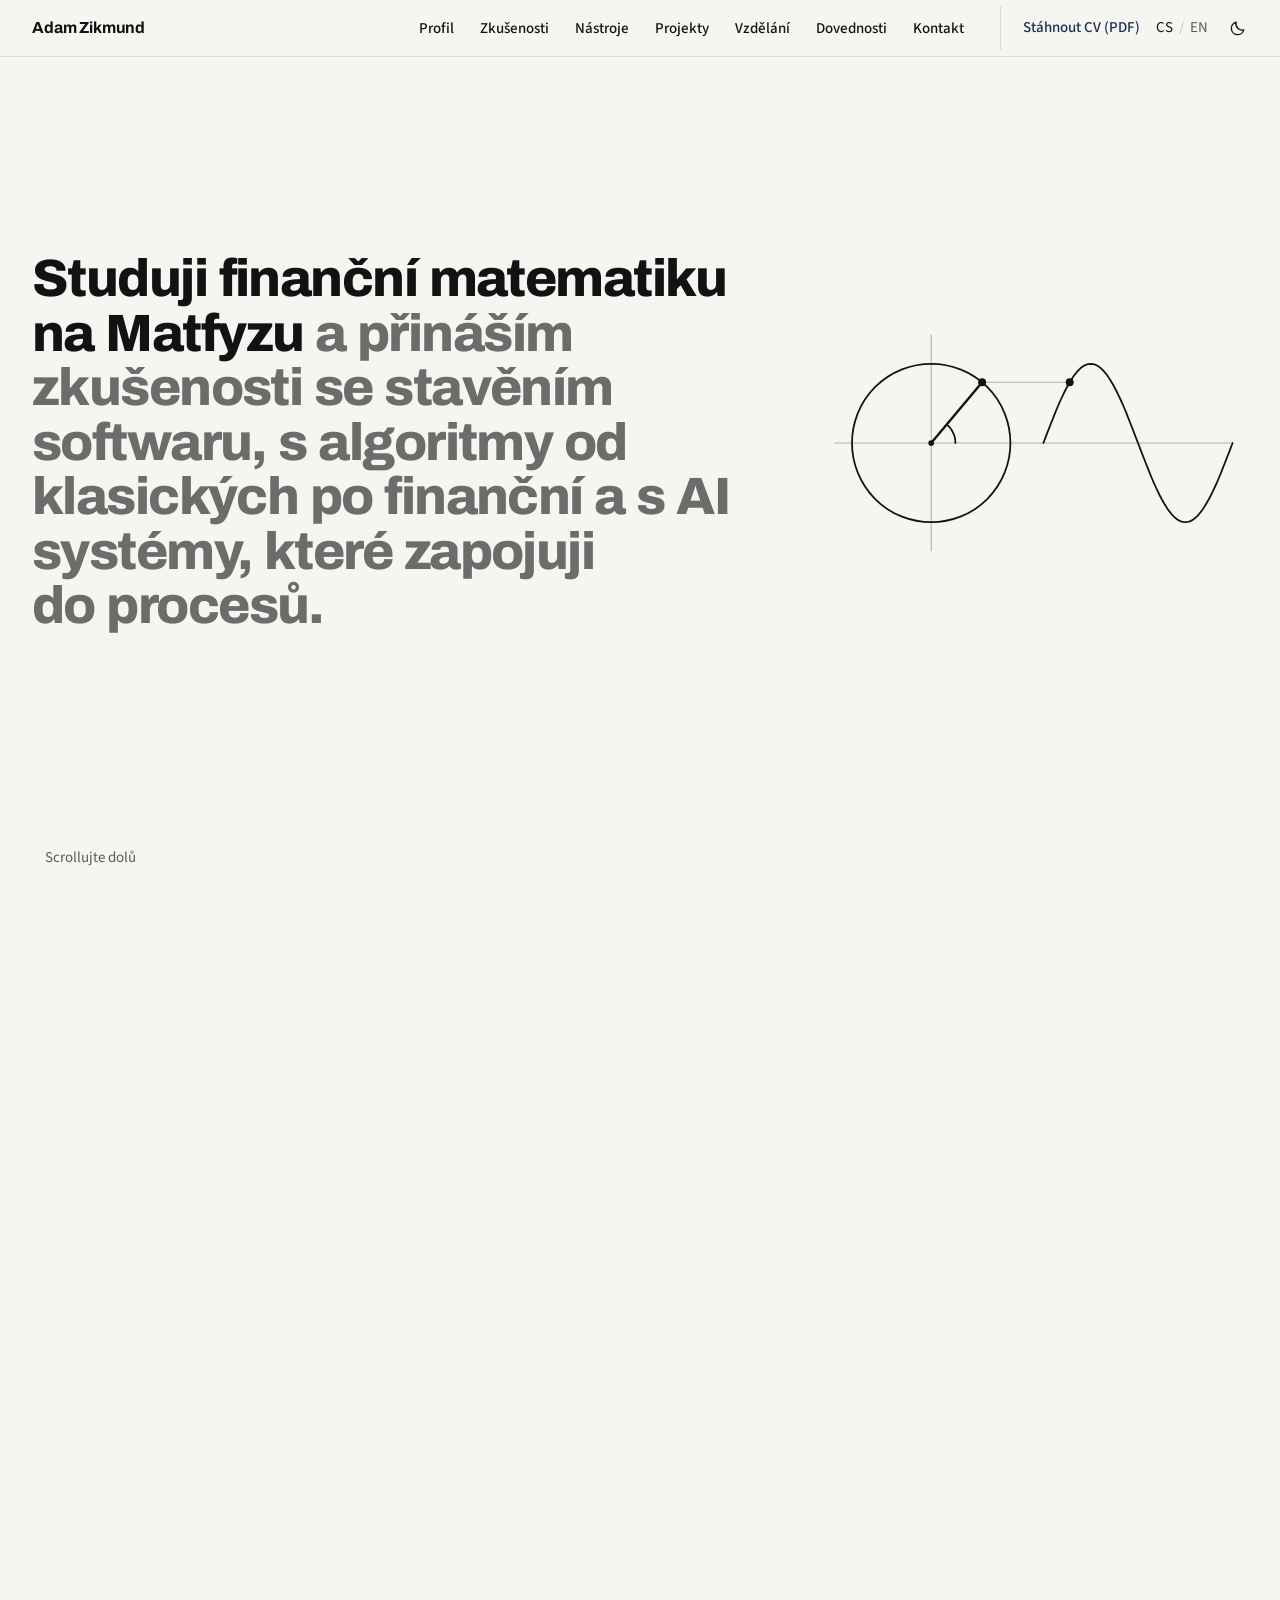
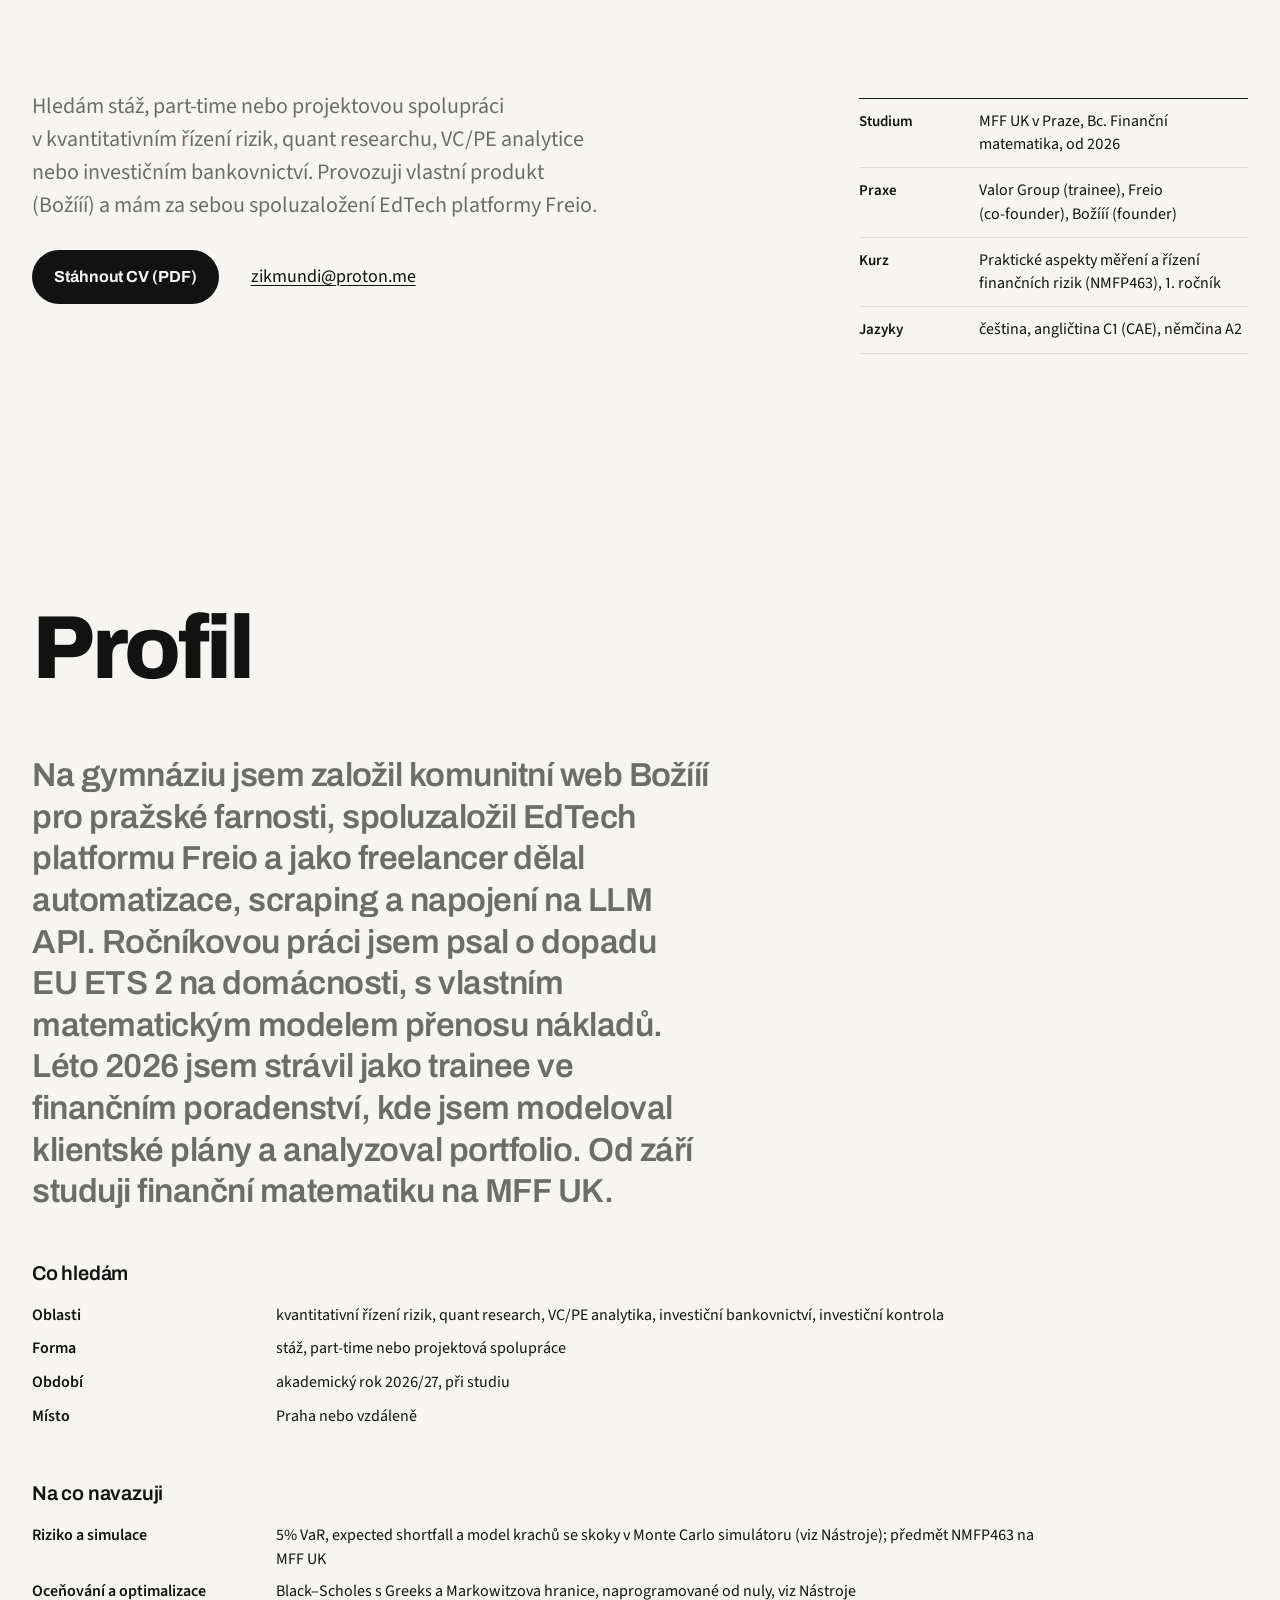
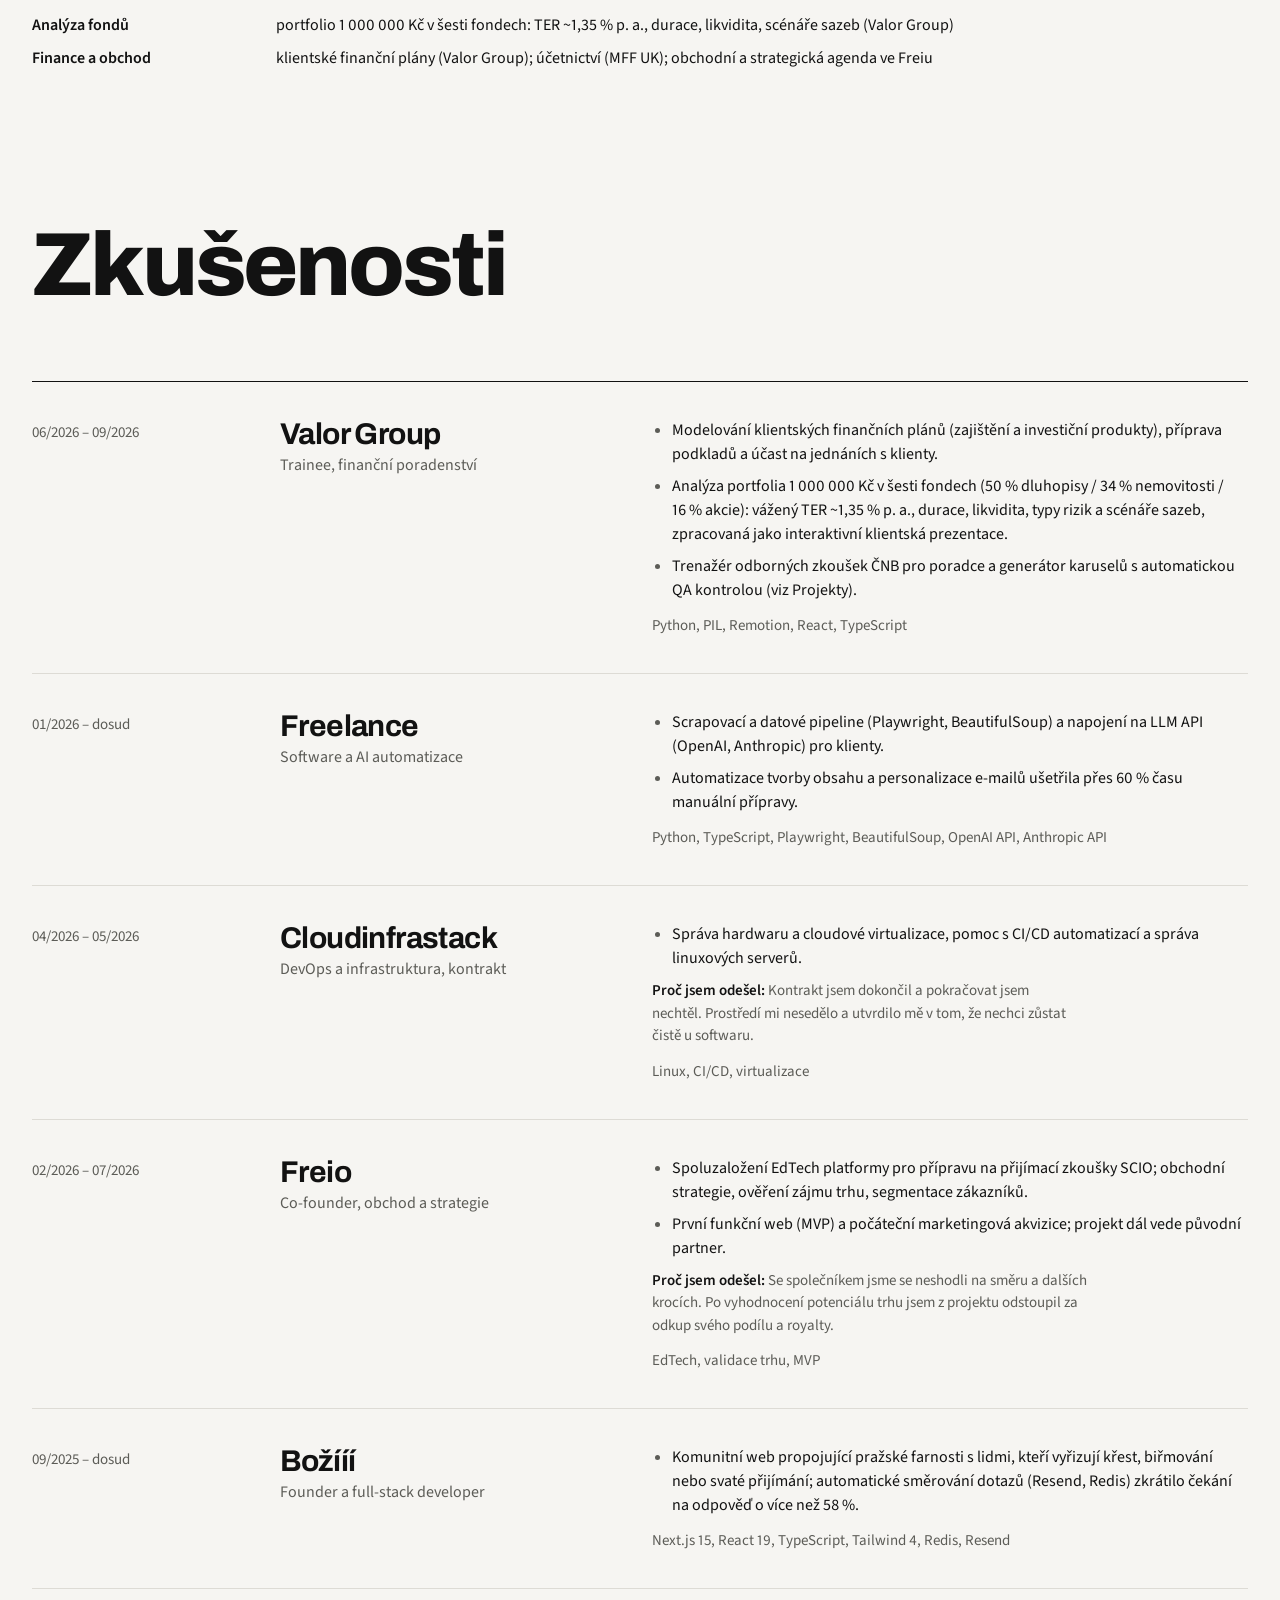
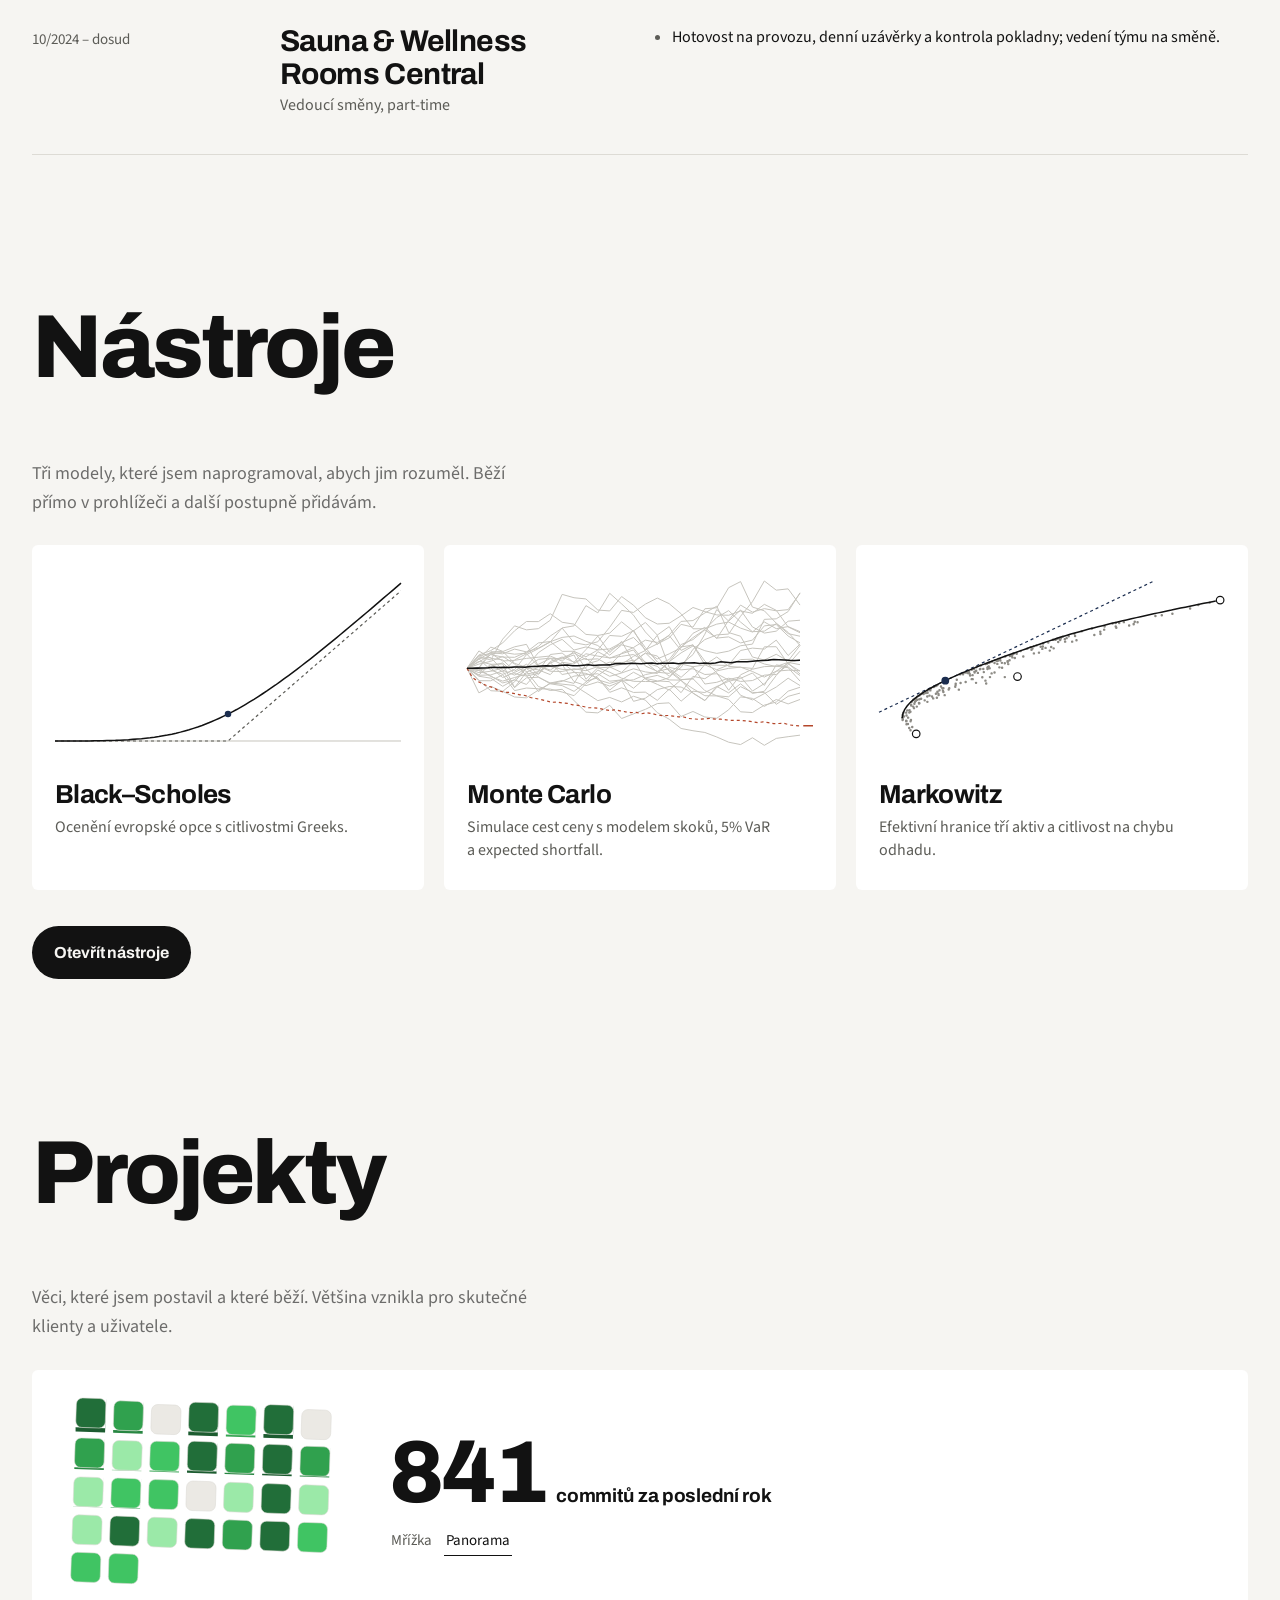
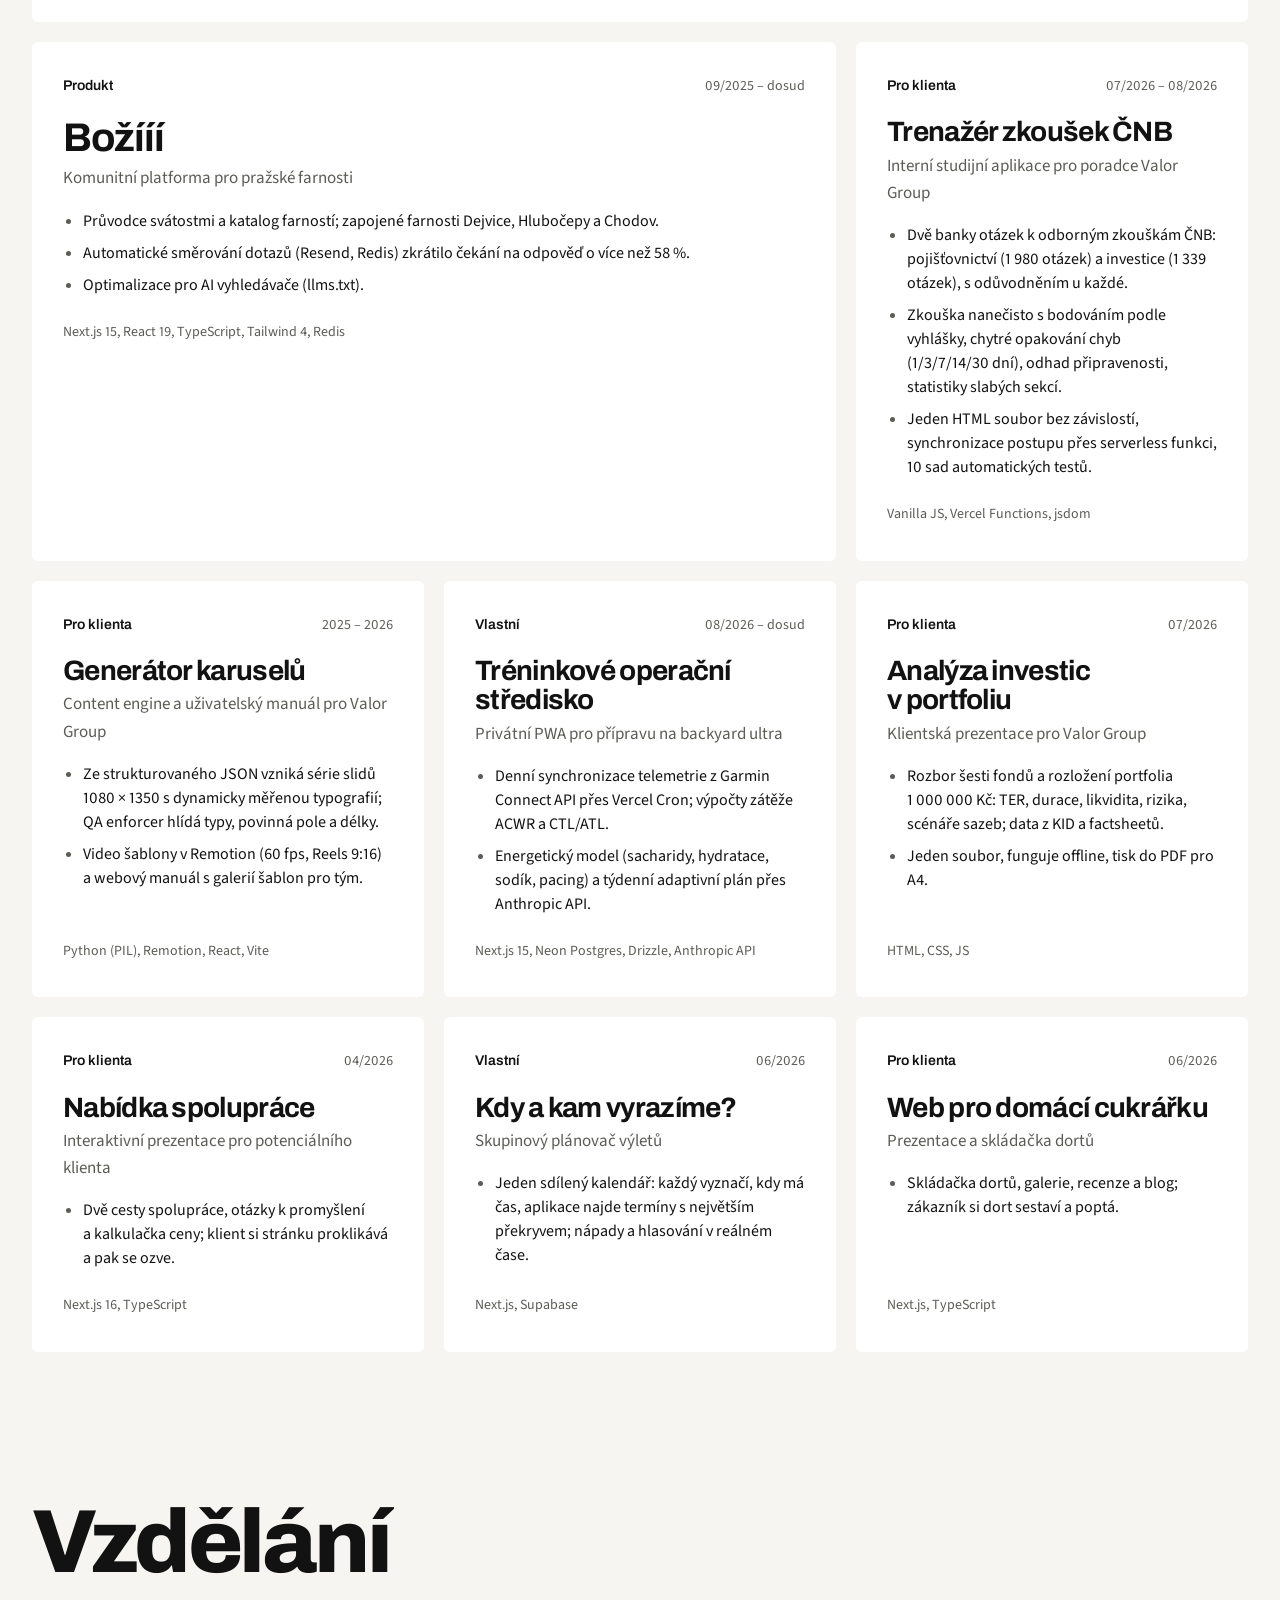
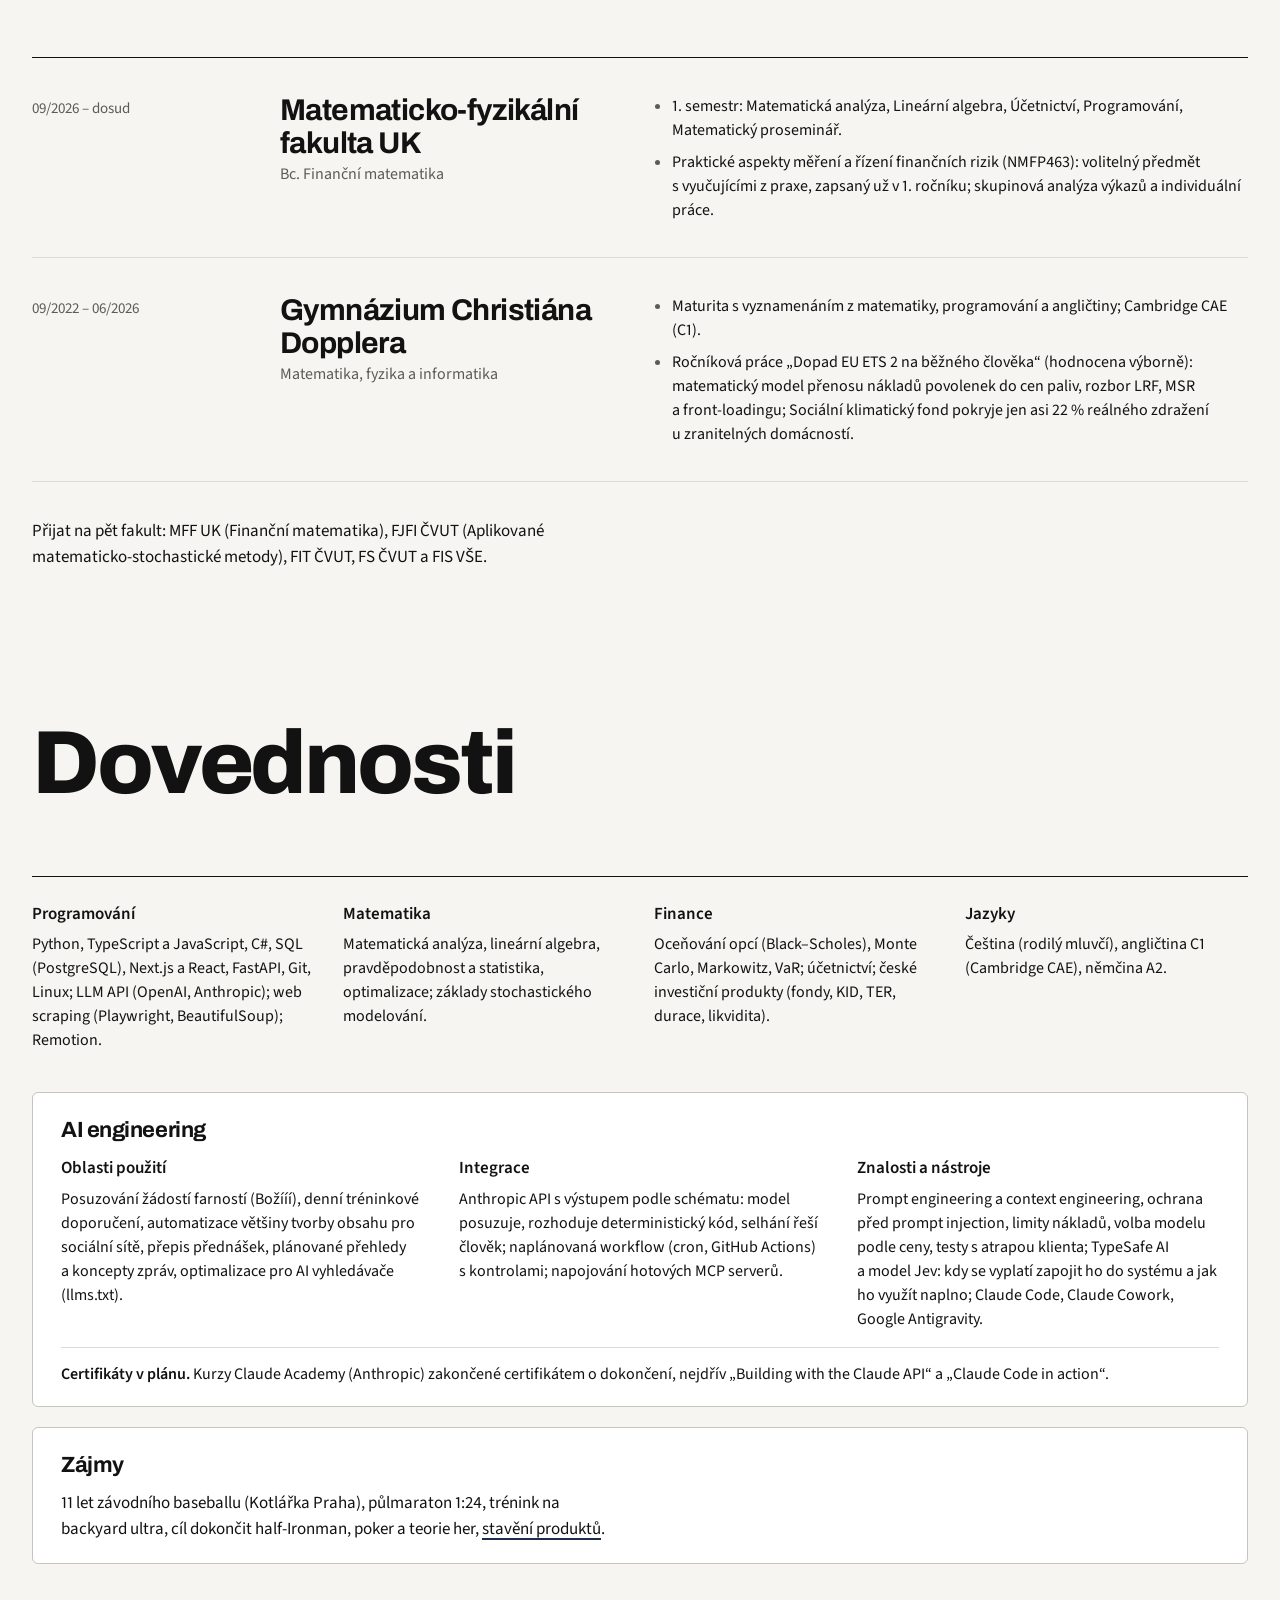
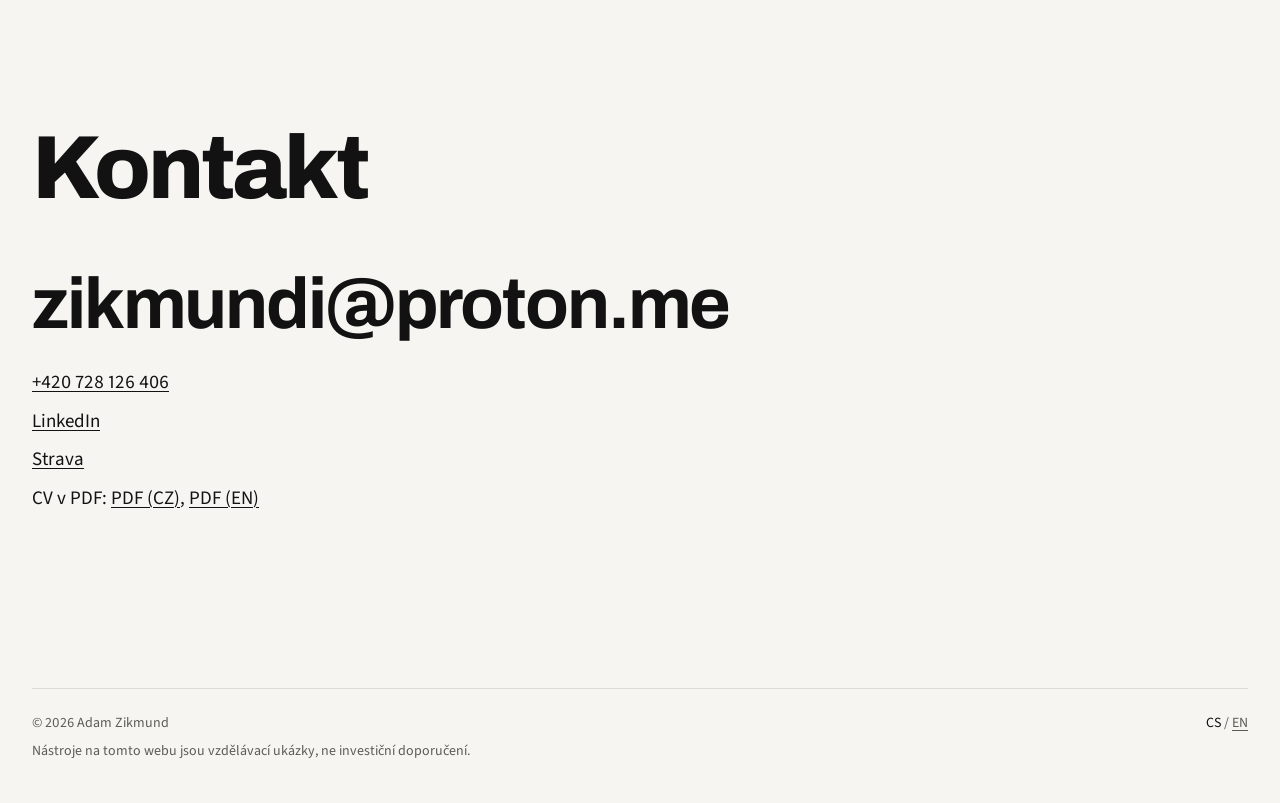
==== index.html @ 8c50a842 "Hero: kresba pro Matfyz na začátku, graf u klasických algoritmů, náhodné cesty u finančních, bez „kt" ====
<!doctype html>
<html lang="cs">
<head>
<meta charset="utf-8">
<meta name="viewport" content="width=device-width, initial-scale=1">
<title>Adam Zikmund – finanční matematika, software a riziko</title>
<meta name="description" content="Student finanční matematiky na MFF UK, předtím co-founder a vývojář produktů v provozu. Hledám stáž nebo part-time v kvantitativním řízení rizik, quant researchu, VC/PE analytice nebo investičním bankovnictví.">
<meta name="author" content="Adam Zikmund">
<meta name="color-scheme" content="light dark">
<meta name="theme-color" content="#f6f5f2" media="(prefers-color-scheme: light)">
<meta name="theme-color" content="#121211" media="(prefers-color-scheme: dark)">
<link rel="canonical" href="https://cv-seven-dusky-63.vercel.app/">
<link rel="alternate" hreflang="cs" href="https://cv-seven-dusky-63.vercel.app/">
<link rel="alternate" hreflang="en" href="https://cv-seven-dusky-63.vercel.app/en/">
<link rel="alternate" hreflang="x-default" href="https://cv-seven-dusky-63.vercel.app/">
<meta property="og:type" content="profile">
<meta property="og:title" content="Adam Zikmund – finanční matematika, software a riziko">
<meta property="og:description" content="Student finanční matematiky na MFF UK, předtím co-founder a vývojář produktů v provozu. Hledám stáž nebo part-time v kvantitativním řízení rizik, quant researchu, VC/PE analytice nebo investičním bankovnictví.">
<meta property="og:url" content="https://cv-seven-dusky-63.vercel.app/">
<meta property="og:locale" content="cs_CZ">
<link rel="icon" href="/assets/favicon.svg" type="image/svg+xml">
<link rel="preconnect" href="https://fonts.googleapis.com">
<link rel="preconnect" href="https://fonts.gstatic.com" crossorigin>
<link rel="stylesheet" href="https://fonts.googleapis.com/css2?family=Archivo:wght@500..900&family=Source+Sans+3:ital,wght@0,400;0,500;0,600;1,400&display=swap">
<link rel="stylesheet" href="/assets/css/site.css">
<link rel="stylesheet" href="/assets/css/variant-c.css">
<link rel="stylesheet" href="/assets/css/skyline.css">
<script>(function(){var d=document.documentElement;d.classList.add('js');try{var t=localStorage.getItem('theme');if(t==='dark'||t==='light'){d.setAttribute('data-theme',t);var m=document.querySelectorAll('meta[name="theme-color"]'),c,i;for(i=0;i<m.length;i++){if(/dark/.test(m[i].media||'')===(t==='dark'))c=m[i].content}if(c)for(i=0;i<m.length;i++)m[i].content=c}}catch(e){}setTimeout(function(){if(!d.classList.contains('motion-ready'))d.classList.add('motion-fail')},4000)})();</script>
<script src="/assets/js/site.js" defer></script>
<script src="/assets/js/skyline.js" defer></script>
<script src="/assets/js/motion.js" defer></script>
</head>
<body>
<header class="site-header" id="top">
<a class="skip" href="#main">Přeskočit na obsah</a>
<nav class="nav" aria-label="Hlavní navigace">
  <a class="brand" href="/">Adam Zikmund</a>
  <button class="nav-toggle" type="button" aria-expanded="false" aria-controls="nav-menu"><span class="t-open">Obsah</span><span class="t-close">Zavřít</span></button>
  <div class="nav-menu" id="nav-menu">
    <ol class="nav-list">
      <li><a href="#profil" data-spy="profil">Profil</a></li>
      <li><a href="#zkusenosti" data-spy="zkusenosti">Zkušenosti</a></li>
      <li><a href="/nastroje/" data-spy="nastroje">Nástroje</a></li>
      <li><a href="#projekty" data-spy="projekty">Projekty</a></li>
      <li><a href="#vzdelani" data-spy="vzdelani">Vzdělání</a></li>
      <li><a href="#dovednosti" data-spy="dovednosti">Dovednosti</a></li>
      <li><a href="#kontakt" data-spy="kontakt">Kontakt</a></li>
    </ol>
    <span class="nav-lang" role="group" aria-label="Jazyk"><span class="is-current">CS</span><span class="sep" aria-hidden="true">/</span><a href="/en/" hreflang="en" lang="en">EN</a></span>
  </div>
  <div class="nav-right">
    <a class="nav-cv" href="/cv/Adam-Zikmund-CV-CZ.pdf"><span class="t-long">Stáhnout CV (PDF)</span><span class="t-short">CV (PDF)</span></a>
    <span class="nav-lang" role="group" aria-label="Jazyk"><span class="is-current">CS</span><span class="sep" aria-hidden="true">/</span><a href="/en/" hreflang="en" lang="en" title="English version">EN</a></span>
    <button class="theme-toggle" type="button" aria-pressed="false" aria-label="Tmavý režim" title="Tmavý režim" data-theme-toggle>
      <svg class="ico-moon" viewBox="0 0 20 20" width="18" height="18" aria-hidden="true" focusable="false"><path d="M16.4 12.1A7 7 0 0 1 7.9 3.6a7 7 0 1 0 8.5 8.5Z" fill="none" stroke="currentColor" stroke-width="1.5" stroke-linejoin="round"/></svg>
      <svg class="ico-sun" viewBox="0 0 20 20" width="18" height="18" aria-hidden="true" focusable="false"><circle cx="10" cy="10" r="3.3" fill="none" stroke="currentColor" stroke-width="1.5"/><path d="M10 2.4v2M10 15.6v2M2.4 10h2M15.6 10h2M4.6 4.6l1.4 1.4M14 14l1.4 1.4M4.6 15.4 6 14M14 6l1.4-1.4" fill="none" stroke="currentColor" stroke-width="1.5" stroke-linecap="round"/></svg>
    </button>
  </div>
</nav>
</header>
<main id="main">
<section class="hero-track" data-hero>
  <div class="hero-pin">
    <h1 id="hero-title" class="hero-title" data-magic="hero" data-art="art-hero"><span class="hero-sentence"><span class="w l0">Studuji</span> <span class="w l0" data-fig="mff">finanční</span> <span class="w l0" data-fig="mff">matematiku</span> <span class="w l0" data-fig="mff">na</span> <span class="w l0" data-fig="mff">Matfyzu</span> <span class="w">a přináším</span> <span class="w">zkušenosti</span> <span class="w">se</span> <span class="w">stavěním</span> <span class="w">softwaru,</span> <span class="w" data-fig="alg">s algoritmy</span> <span class="w" data-fig="alg">od</span> <span class="w" data-fig="alg">klasických</span> <span class="w" data-fig="fin">po</span> <span class="w" data-fig="fin">finanční</span> <span class="w" data-fig="ai">a s AI</span> <span class="w" data-fig="ai">systémy,</span> <span class="w">které</span> <span class="w" data-fig="proc">zapojuji</span> <span class="w" data-fig="proc">do procesů.</span></span></h1>
    <div class="fig-art fig-art-hero" id="art-hero" aria-hidden="true"><svg class="fig" data-fig="mff" viewBox="0 0 400 400" fill="none" stroke="currentColor" stroke-width="1.6" stroke-linecap="round" stroke-linejoin="round" focusable="false"><path class="g" d="M24 200L386 200"/><path class="g" d="M112 102L112 298"/><path class="d" pathLength="1" d="M184 200A72 72 0 1 0 40 200A72 72 0 1 0 184 200"/><path class="d" pathLength="1" style="--t:500ms" stroke-width="2.2" d="M112 200L158.3 144.8"/><path class="d" pathLength="1" style="--t:700ms" d="M134 200L133.9 198.4L133.8 196.8L133.5 195.2L133.1 193.7L132.6 192.2L131.9 190.7L131.2 189.3L130.4 187.9L129.5 186.6L128.4 185.4L127.3 184.2L126.1 183.1"/><path class="d" pathLength="1" style="--t:300ms" d="M214 200L215.8 195.3L217.6 190.6L219.4 186L221.2 181.4L223 176.9L224.8 172.4L226.5 168.2L228.3 164L230.1 160L231.9 156.2L233.7 152.5L235.5 149.1L237.3 145.9L239.1 142.9L240.9 140.1L242.7 137.6L244.5 135.4L246.3 133.5L248 131.8L249.8 130.5L251.6 129.4L253.4 128.6L255.2 128.2L257 128L258.8 128.2L260.6 128.6L262.4 129.4L264.2 130.5L266 131.8L267.8 133.5L269.5 135.4L271.3 137.6L273.1 140.1L274.9 142.9L276.7 145.9L278.5 149.1L280.3 152.5L282.1 156.2L283.9 160L285.7 164L287.5 168.2L289.3 172.4L291 176.9L292.8 181.4L294.6 186L296.4 190.6L298.2 195.3L300 200L301.8 204.7L303.6 209.4L305.4 214L307.2 218.6L309 223.1L310.8 227.6L312.5 231.8L314.3 236L316.1 240L317.9 243.8L319.7 247.5L321.5 250.9L323.3 254.1L325.1 257.1L326.9 259.9L328.7 262.4L330.5 264.6L332.3 266.5L334 268.2L335.8 269.5L337.6 270.6L339.4 271.4L341.2 271.8L343 272L344.8 271.8L346.6 271.4L348.4 270.6L350.2 269.5L352 268.2L353.8 266.5L355.5 264.6L357.3 262.4L359.1 259.9L360.9 257.1L362.7 254.1L364.5 250.9L366.3 247.5L368.1 243.8L369.9 240L371.7 236L373.5 231.8L375.3 227.6L377 223.1L378.8 218.6L380.6 214L382.4 209.4L384.2 204.7L386 200"/><path class="g" d="M158.3 144.8L237.9 144.8"/><circle class="dot" cx="158.3" cy="144.8" r="3.6" style="--t:900ms"/><circle class="dot" cx="237.9" cy="144.8" r="3.6" style="--t:1100ms"/><circle class="dot" cx="112" cy="200" r="2.6"/></svg><svg class="fig" data-fig="alg" viewBox="0 0 400 400" fill="none" stroke="currentColor" stroke-width="1.6" stroke-linecap="round" stroke-linejoin="round" focusable="false"><path class="g" d="M60 120L150 70"/><path class="g" d="M150 70L255 92"/><path class="g" d="M255 92L345 140"/><path class="g" d="M60 120L105 215"/><path class="g" d="M150 70L205 185"/><path class="g" d="M255 92L205 185"/><path class="g" d="M345 140L305 240"/><path class="g" d="M105 215L205 185"/><path class="g" d="M205 185L305 240"/><path class="g" d="M105 215L80 315"/><path class="g" d="M205 185L200 300"/><path class="g" d="M305 240L200 300"/><path class="g" d="M80 315L200 300"/><path class="g" d="M200 300L330 335"/><path class="g" d="M305 240L330 335"/><path class="d" pathLength="1" style="--t:200ms" stroke-width="2.4" d="M60 120L105 215"/><path class="d" pathLength="1" style="--t:520ms" stroke-width="2.4" d="M105 215L205 185"/><path class="d" pathLength="1" style="--t:840ms" stroke-width="2.4" d="M205 185L200 300"/><path class="d" pathLength="1" style="--t:1160ms" stroke-width="2.4" d="M200 300L330 335"/><circle class="ring" cx="60" cy="120" r="9"/><circle class="dot" cx="60" cy="120" r="3.5" style="--t:100ms"/><circle class="dot" cx="150" cy="70" r="3.6"/><circle class="dot" cx="255" cy="92" r="3.6"/><circle class="dot" cx="345" cy="140" r="3.6"/><circle class="dot" cx="105" cy="215" r="3.6"/><circle class="dot" cx="205" cy="185" r="3.6"/><circle class="dot" cx="305" cy="240" r="3.6"/><circle class="dot" cx="80" cy="315" r="3.6"/><circle class="dot" cx="200" cy="300" r="3.6"/><circle class="ring" cx="330" cy="335" r="9"/><circle class="dot" cx="330" cy="335" r="3.5" style="--t:100ms"/></svg><svg class="fig" data-fig="fin" viewBox="0 0 400 400" fill="none" stroke="currentColor" stroke-width="1.6" stroke-linecap="round" stroke-linejoin="round" focusable="false"><path class="g" d="M40 205L290 205"/><path class="g" d="M290 50L290 360"/><path class="d" pathLength="1" d="M40 205L44.2 187.9L48.3 188.3L52.5 194.1L56.7 193.6L60.8 194.4L65 188.7L69.2 193.2L73.3 200.7L77.5 210.2L81.7 200.6L85.8 193.1L90 186.1L94.2 189.2L98.3 188.6L102.5 176.5L106.7 181.4L110.8 176L115 170.7L119.2 167L123.3 174.2L127.5 166.1L131.7 164.6L135.8 172.4L140 165.2L144.2 167.1L148.3 172.8L152.5 164.5L156.7 165.7L160.8 173.3L165 164.4L169.2 159.7L173.3 156.5L177.5 151.5L181.7 164.1L185.8 159.6L190 158.6L194.2 152.5L198.3 154L202.5 150L206.7 153.4L210.8 158.1L215 153.5L219.2 150.5L223.3 155.5L227.5 160L231.7 159.2L235.8 140.5L240 139.4L244.2 133.4L248.3 138.4L252.5 133.4L256.7 123.5L260.8 121.5L265 118.6L269.2 106.3L273.3 112.8L277.5 122.2L281.7 117.9L285.8 118.2L290 112.5"/><path class="d" pathLength="1" style="--t:120ms" d="M40 205L44.2 205.5L48.3 207.3L52.5 216.5L56.7 213.9L60.8 224.5L65 232L69.2 232L73.3 239.8L77.5 228.2L81.7 216.7L85.8 207.3L90 206.2L94.2 215.8L98.3 216.6L102.5 222.1L106.7 223.1L110.8 227.2L115 230.7L119.2 232.4L123.3 231.3L127.5 231.4L131.7 229.6L135.8 233.6L140 225.8L144.2 232.4L148.3 228.7L152.5 220.5L156.7 226.7L160.8 235.5L165 228.3L169.2 221.7L173.3 225.3L177.5 227.9L181.7 230.1L185.8 227.1L190 231.2L194.2 227.3L198.3 229.7L202.5 235.2L206.7 230.4L210.8 231L215 233.6L219.2 233.1L223.3 229.4L227.5 218.8L231.7 228.3L235.8 230.2L240 233.5L244.2 237L248.3 237.9L252.5 241.6L256.7 243.7L260.8 250.8L265 245.6L269.2 244.5L273.3 247.5L277.5 253L281.7 251.3L285.8 245.4L290 255.3"/><path class="d" pathLength="1" style="--t:240ms" d="M40 205L44.2 206.1L48.3 208.1L52.5 205.5L56.7 201.8L60.8 201.6L65 190.2L69.2 190.5L73.3 191L77.5 191.7L81.7 205.7L85.8 204.6L90 214.6L94.2 216.2L98.3 226.1L102.5 239.2L106.7 246.8L110.8 245.1L115 248.5L119.2 244.9L123.3 247.2L127.5 247.8L131.7 250L135.8 242.2L140 229.2L144.2 229.4L148.3 222.9L152.5 229.3L156.7 227L160.8 224.7L165 221.7L169.2 218.6L173.3 203.6L177.5 206L181.7 207.8L185.8 219.4L190 231L194.2 228.2L198.3 241.1L202.5 232.9L206.7 233.2L210.8 235.7L215 233.2L219.2 230.7L223.3 231.8L227.5 233.9L231.7 235.9L235.8 243.7L240 246.3L244.2 256.7L248.3 259.5L252.5 261.5L256.7 262.2L260.8 268.8L265 265.4L269.2 277.3L273.3 281L277.5 275.7L281.7 268L285.8 273L290 275.1"/><path class="d" pathLength="1" style="--t:360ms" d="M40 205L44.2 203.7L48.3 208L52.5 218.7L56.7 212.1L60.8 212.2L65 211.2L69.2 207.7L73.3 212.3L77.5 211.4L81.7 230.9L85.8 233L90 226.5L94.2 235.7L98.3 237.3L102.5 246L106.7 258.2L110.8 261.9L115 262.1L119.2 260.9L123.3 260.8L127.5 265.4L131.7 268.2L135.8 269L140 266.9L144.2 270.7L148.3 271.1L152.5 270.9L156.7 268.2L160.8 272.9L165 273.4L169.2 278.7L173.3 281.8L177.5 274.6L181.7 265.8L185.8 258L190 259L194.2 264.4L198.3 244.1L202.5 237L206.7 241.6L210.8 242.3L215 246.9L219.2 251.3L223.3 254.8L227.5 254.6L231.7 266.3L235.8 265.4L240 270.7L244.2 277.5L248.3 275.7L252.5 276.5L256.7 273.1L260.8 270.1L265 278.1L269.2 289.6L273.3 280.9L277.5 294L281.7 296.5L285.8 310.9L290 307.9"/><path class="d" pathLength="1" style="--t:480ms" d="M40 205L44.2 206.3L48.3 205.3L52.5 199.2L56.7 198L60.8 198.7L65 200.9L69.2 198.2L73.3 197.5L77.5 210.5L81.7 210L85.8 214L90 214.9L94.2 231L98.3 223.7L102.5 236.1L106.7 241.1L110.8 239.6L115 238.7L119.2 232.2L123.3 234.8L127.5 232.9L131.7 225.2L135.8 229.4L140 231L144.2 223.9L148.3 226.6L152.5 226.6L156.7 227.6L160.8 225L165 221.5L169.2 220.4L173.3 220.9L177.5 225.3L181.7 217.6L185.8 217.1L190 216.6L194.2 223L198.3 228.7L202.5 232.9L206.7 229.9L210.8 222.7L215 217L219.2 222.8L223.3 219.5L227.5 213L231.7 218.9L235.8 205.8L240 216.1L244.2 212.7L248.3 209L252.5 203.6L256.7 213.2L260.8 216.8L265 212.9L269.2 226L273.3 220.9L277.5 223.9L281.7 228.5L285.8 234.5L290 239.2"/><path class="d" pathLength="1" style="--t:600ms" d="M40 205L44.2 202.4L48.3 193.1L52.5 194.9L56.7 192.9L60.8 188.6L65 182.8L69.2 186.4L73.3 185.6L77.5 183.1L81.7 180.9L85.8 185.5L90 184.1L94.2 186.8L98.3 182.9L102.5 181.9L106.7 190.6L110.8 187.6L115 175L119.2 167.2L123.3 163.5L127.5 167.6L131.7 174L135.8 187.3L140 178.8L144.2 187.8L148.3 194.6L152.5 192.5L156.7 179.9L160.8 180.8L165 183.8L169.2 180.1L173.3 182.1L177.5 192.4L181.7 177.8L185.8 174L190 183.8L194.2 174.2L198.3 177.3L202.5 177.8L206.7 186.4L210.8 179.4L215 175.5L219.2 172.4L223.3 168.2L227.5 166.8L231.7 160.1L235.8 154.1L240 146.5L244.2 141.4L248.3 135.6L252.5 137L256.7 117L260.8 109.6L265 112.9L269.2 114.6L273.3 118.2L277.5 125L281.7 117.5L285.8 124.3L290 124.4"/><path class="d" pathLength="1" style="--t:720ms" d="M40 205L44.2 205.9L48.3 202.7L52.5 207.5L56.7 210.9L60.8 214.5L65 208.2L69.2 199.8L73.3 198.5L77.5 194.5L81.7 198.3L85.8 193.2L90 179.8L94.2 180.3L98.3 185.3L102.5 186.4L106.7 192.3L110.8 182.2L115 181L119.2 185L123.3 182.7L127.5 182.1L131.7 185.5L135.8 185.3L140 189.5L144.2 180L148.3 178.7L152.5 187L156.7 187.4L160.8 195L165 193.1L169.2 193.2L173.3 201.2L177.5 195.1L181.7 198.3L185.8 199.3L190 200.7L194.2 184.7L198.3 189.7L202.5 189.8L206.7 193.9L210.8 191.3L215 199.6L219.2 195.5L223.3 197.1L227.5 189.3L231.7 185.2L235.8 196.2L240 196.1L244.2 190L248.3 181.3L252.5 187.8L256.7 197.2L260.8 202.7L265 200.6L269.2 208.3L273.3 197.1L277.5 188.5L281.7 182.5L285.8 176.3L290 184.7"/><path class="d" pathLength="1" style="--t:900ms" d="M290.5 50L290.6 54L290.8 58L291 62L291.3 66L291.6 70L292 74L292.5 78L293.1 82L293.9 86L294.7 90L295.7 94L296.9 98L298.3 102L299.8 106L301.6 110L303.6 114L305.9 118L308.3 122L311.1 126L314 130L317.2 134L320.6 138L324.2 142L327.9 146L331.7 150L335.7 154L339.6 158L343.5 162L347.3 166L351 170L354.4 174L357.6 178L360.4 182L362.9 186L364.9 190L366.4 194L367.5 198L368 202L367.9 206L367.3 210L366.2 214L364.6 218L362.5 222L360 226L357.1 230L353.9 234L350.4 238L346.7 242L342.9 246L339 250L335 254L331.1 258L327.3 262L323.6 266L320 270L316.7 274L313.5 278L310.6 282L307.9 286L305.5 290L303.3 294L301.3 298L299.6 302L298 306L296.7 310L295.6 314L294.6 318L293.7 322L293 326L292.4 330L292 334L291.6 338L291.2 342L291 346L290.7 350L290.6 354L290.4 358"/><circle class="dot" cx="290" cy="112.5" r="2.8" style="--t:1300ms"/><circle class="dot" cx="290" cy="255.3" r="2.8" style="--t:1360ms"/><circle class="dot" cx="290" cy="275.1" r="2.8" style="--t:1420ms"/><circle class="dot" cx="290" cy="307.9" r="2.8" style="--t:1480ms"/><circle class="dot" cx="290" cy="239.2" r="2.8" style="--t:1540ms"/><circle class="dot" cx="290" cy="124.4" r="2.8" style="--t:1600ms"/><circle class="dot" cx="290" cy="184.7" r="2.8" style="--t:1660ms"/></svg><svg class="fig" data-fig="ai" viewBox="0 0 400 400" fill="none" stroke="currentColor" stroke-width="1.6" stroke-linecap="round" stroke-linejoin="round" focusable="false"><path class="g" d="M70 122L160 70"/><path class="g" d="M70 122L160 122"/><path class="g" d="M70 122L160 174"/><path class="g" d="M70 122L160 226"/><path class="g" d="M70 122L160 278"/><path class="g" d="M70 122L160 330"/><path class="g" d="M70 174L160 70"/><path class="g" d="M70 174L160 122"/><path class="g" d="M70 174L160 174"/><path class="g" d="M70 174L160 226"/><path class="g" d="M70 174L160 278"/><path class="g" d="M70 174L160 330"/><path class="g" d="M70 226L160 70"/><path class="g" d="M70 226L160 122"/><path class="g" d="M70 226L160 174"/><path class="g" d="M70 226L160 226"/><path class="g" d="M70 226L160 278"/><path class="g" d="M70 226L160 330"/><path class="g" d="M70 278L160 70"/><path class="g" d="M70 278L160 122"/><path class="g" d="M70 278L160 174"/><path class="g" d="M70 278L160 226"/><path class="g" d="M70 278L160 278"/><path class="g" d="M70 278L160 330"/><path class="g" d="M160 70L250 70"/><path class="g" d="M160 70L250 122"/><path class="g" d="M160 70L250 174"/><path class="g" d="M160 70L250 226"/><path class="g" d="M160 70L250 278"/><path class="g" d="M160 70L250 330"/><path class="g" d="M160 122L250 70"/><path class="g" d="M160 122L250 122"/><path class="g" d="M160 122L250 174"/><path class="g" d="M160 122L250 226"/><path class="g" d="M160 122L250 278"/><path class="g" d="M160 122L250 330"/><path class="g" d="M160 174L250 70"/><path class="g" d="M160 174L250 122"/><path class="g" d="M160 174L250 174"/><path class="g" d="M160 174L250 226"/><path class="g" d="M160 174L250 278"/><path class="g" d="M160 174L250 330"/><path class="g" d="M160 226L250 70"/><path class="g" d="M160 226L250 122"/><path class="g" d="M160 226L250 174"/><path class="g" d="M160 226L250 226"/><path class="g" d="M160 226L250 278"/><path class="g" d="M160 226L250 330"/><path class="g" d="M160 278L250 70"/><path class="g" d="M160 278L250 122"/><path class="g" d="M160 278L250 174"/><path class="g" d="M160 278L250 226"/><path class="g" d="M160 278L250 278"/><path class="g" d="M160 278L250 330"/><path class="g" d="M160 330L250 70"/><path class="g" d="M160 330L250 122"/><path class="g" d="M160 330L250 174"/><path class="g" d="M160 330L250 226"/><path class="g" d="M160 330L250 278"/><path class="g" d="M160 330L250 330"/><path class="g" d="M250 70L340 148"/><path class="g" d="M250 70L340 200"/><path class="g" d="M250 70L340 252"/><path class="g" d="M250 122L340 148"/><path class="g" d="M250 122L340 200"/><path class="g" d="M250 122L340 252"/><path class="g" d="M250 174L340 148"/><path class="g" d="M250 174L340 200"/><path class="g" d="M250 174L340 252"/><path class="g" d="M250 226L340 148"/><path class="g" d="M250 226L340 200"/><path class="g" d="M250 226L340 252"/><path class="g" d="M250 278L340 148"/><path class="g" d="M250 278L340 200"/><path class="g" d="M250 278L340 252"/><path class="g" d="M250 330L340 148"/><path class="g" d="M250 330L340 200"/><path class="g" d="M250 330L340 252"/><path class="d" pathLength="1" style="--t:150ms" stroke-width="2.2" d="M70 174L160 174"/><path class="d" pathLength="1" style="--t:480ms" stroke-width="2.2" d="M160 174L250 226"/><path class="d" pathLength="1" style="--t:810ms" stroke-width="2.2" d="M250 226L340 200"/><path class="d" pathLength="1" style="--t:270ms" stroke-width="2.2" d="M70 226L160 278"/><path class="d" pathLength="1" style="--t:600ms" stroke-width="2.2" d="M160 278L250 122"/><path class="d" pathLength="1" style="--t:930ms" stroke-width="2.2" d="M250 122L340 200"/><path class="d" pathLength="1" style="--t:390ms" stroke-width="2.2" d="M70 122L160 122"/><path class="d" pathLength="1" style="--t:720ms" stroke-width="2.2" d="M160 122L250 174"/><path class="d" pathLength="1" style="--t:1050ms" stroke-width="2.2" d="M250 174L340 148"/><circle class="ring" cx="70" cy="122" r="7"/><circle class="ring" cx="70" cy="174" r="7"/><circle class="ring" cx="70" cy="226" r="7"/><circle class="ring" cx="70" cy="278" r="7"/><circle class="ring" cx="160" cy="70" r="7"/><circle class="ring" cx="160" cy="122" r="7"/><circle class="ring" cx="160" cy="174" r="7"/><circle class="ring" cx="160" cy="226" r="7"/><circle class="ring" cx="160" cy="278" r="7"/><circle class="ring" cx="160" cy="330" r="7"/><circle class="ring" cx="250" cy="70" r="7"/><circle class="ring" cx="250" cy="122" r="7"/><circle class="ring" cx="250" cy="174" r="7"/><circle class="ring" cx="250" cy="226" r="7"/><circle class="ring" cx="250" cy="278" r="7"/><circle class="ring" cx="250" cy="330" r="7"/><circle class="ring" cx="340" cy="148" r="7"/><circle class="ring" cx="340" cy="200" r="7"/><circle class="ring" cx="340" cy="252" r="7"/><circle class="dot" cx="70" cy="174" r="3.4" style="--t:300ms"/><circle class="dot" cx="160" cy="174" r="3.4" style="--t:630ms"/><circle class="dot" cx="250" cy="226" r="3.4" style="--t:960ms"/><circle class="dot" cx="340" cy="200" r="3.4" style="--t:1290ms"/><circle class="dot" cx="70" cy="226" r="3.4" style="--t:300ms"/><circle class="dot" cx="160" cy="278" r="3.4" style="--t:630ms"/><circle class="dot" cx="250" cy="122" r="3.4" style="--t:960ms"/><circle class="dot" cx="70" cy="122" r="3.4" style="--t:300ms"/><circle class="dot" cx="160" cy="122" r="3.4" style="--t:630ms"/><circle class="dot" cx="250" cy="174" r="3.4" style="--t:960ms"/><circle class="dot" cx="340" cy="148" r="3.4" style="--t:1290ms"/></svg><svg class="fig" data-fig="proc" viewBox="0 0 400 400" fill="none" stroke="currentColor" stroke-width="1.6" stroke-linecap="round" stroke-linejoin="round" focusable="false"><path class="d" pathLength="1" d="M50 70H160Q170 70 170 80V140Q170 150 160 150H50Q40 150 40 140V80Q40 70 50 70Z"/><path class="d" pathLength="1" style="--t:450ms" d="M240 70H350Q360 70 360 80V140Q360 150 350 150H240Q230 150 230 140V80Q230 70 240 70Z"/><path class="d" pathLength="1" style="--t:900ms" d="M240 250H350Q360 250 360 260V320Q360 330 350 330H240Q230 330 230 320V260Q230 250 240 250Z"/><path class="d" pathLength="1" style="--t:1350ms" d="M50 250H160Q170 250 170 260V320Q170 330 160 330H50Q40 330 40 320V260Q40 250 50 250Z"/><path class="d" pathLength="1" style="--t:250ms" d="M178 110L222 110"/><path class="d" pathLength="1" style="--t:700ms" d="M213.9 113.9L222 110L213.9 106.1"/><path class="d" pathLength="1" style="--t:700ms" d="M295 158L295 242"/><path class="d" pathLength="1" style="--t:1150ms" d="M291.1 233.9L295 242L298.9 233.9"/><path class="d" pathLength="1" style="--t:1150ms" d="M222 290L178 290"/><path class="d" pathLength="1" style="--t:1600ms" d="M186.1 286.1L178 290L186.1 293.9"/><path class="g" d="M60 92L150 92"/><path class="g" d="M60 110L132 110"/><path class="g" d="M60 128L114 128"/><path class="d" pathLength="1" style="--t:600ms" d="M262 97L295 86"/><path class="d" pathLength="1" style="--t:640ms" d="M262 97L295 110"/><path class="d" pathLength="1" style="--t:680ms" d="M262 123L295 110"/><path class="d" pathLength="1" style="--t:720ms" d="M262 123L295 134"/><path class="d" pathLength="1" style="--t:760ms" d="M295 86L328 110"/><path class="d" pathLength="1" style="--t:800ms" d="M295 110L328 110"/><path class="d" pathLength="1" style="--t:840ms" d="M295 134L328 110"/><circle class="dot" cx="262" cy="97" r="3.2" style="--t:650ms"/><circle class="dot" cx="262" cy="123" r="3.2" style="--t:650ms"/><circle class="dot" cx="295" cy="86" r="3.2" style="--t:650ms"/><circle class="dot" cx="295" cy="110" r="3.2" style="--t:650ms"/><circle class="dot" cx="295" cy="134" r="3.2" style="--t:650ms"/><circle class="dot" cx="328" cy="110" r="3.2" style="--t:650ms"/><path class="d" pathLength="1" style="--t:1050ms" stroke-width="2.4" d="M272 292L288 308L320 274"/><path class="g" d="M62 272L148 272"/><path class="g" d="M62 290L148 290"/><path class="g" d="M62 308L118 308"/></svg></div>
    <p class="hero-hint" aria-hidden="true">Scrollujte dolů</p>
  </div>
</section>
<section class="hero hero-rest">
  <div class="hero-text">
    <p class="deck" data-magic><span class="w">Hledám</span> <span class="w">stáž,</span> <span class="w">part‑time</span> <span class="w">nebo</span> <span class="w">projektovou</span> <span class="w">spolupráci</span> <span class="w">v kvantitativním</span> <span class="w">řízení</span> <span class="w">rizik,</span> <span class="w">quant</span> <span class="w">researchu,</span> <span class="w">VC/PE</span> <span class="w">analytice</span> <span class="w">nebo</span> <span class="w">investičním</span> <span class="w">bankovnictví.</span> <span class="w">Provozuji</span> <span class="w">vlastní</span> <span class="w">produkt</span> <span class="w">(Božííí)</span> <span class="w">a mám</span> <span class="w">za</span> <span class="w">sebou</span> <span class="w">spoluzaložení</span> <span class="w">EdTech</span> <span class="w">platformy</span> <span class="w">Freio.</span></p>
    <p class="actions" data-reveal="rise"><a class="btn-fill" href="/cv/Adam-Zikmund-CV-CZ.pdf">Stáhnout CV (PDF)</a><a class="email-link" href="mailto:zikmundi@proton.me">zikmundi@proton.me</a></p>
  </div>
  <aside class="sheet" aria-labelledby="sheet-title" data-reveal="rise">
    <h2 id="sheet-title" class="visually-hidden">Základní údaje</h2>
    <dl class="sheet-rows">
      <div class="sheet-row"><dt>Studium</dt><dd>MFF UK v Praze, Bc. Finanční matematika, od 2026</dd></div>
      <div class="sheet-row"><dt>Praxe</dt><dd>Valor Group (trainee), Freio (co‑founder), Božííí (founder)</dd></div>
      <div class="sheet-row"><dt>Kurz</dt><dd>Praktické aspekty měření a řízení finančních rizik (NMFP463), 1. ročník</dd></div>
      <div class="sheet-row"><dt>Jazyky</dt><dd>čeština, angličtina C1 (CAE), němčina A2</dd></div>
    </dl>
  </aside>
</section>
<section id="profil" class="section" aria-labelledby="h-profil">
  <div class="rail" data-reveal="rail"><h2 id="h-profil"><span class="mw"><span>Profil</span></span></h2></div>
  <div class="content">
    <div class="lead-row">
      <p class="lead" data-magic data-art="art-profile"><span class="w">Na</span> <span class="w">gymnáziu</span> <span class="w">jsem</span> <span class="w">založil</span> <span class="w" data-fig="map">komunitní</span> <span class="w" data-fig="map">web</span> <span class="w" data-fig="map">Božííí</span> <span class="w" data-fig="map">pro</span> <span class="w" data-fig="map">pražské</span> <span class="w" data-fig="map">farnosti,</span> <span class="w">spoluzaložil</span> <span class="w" data-fig="edu">EdTech</span> <span class="w" data-fig="edu">platformu</span> <span class="w" data-fig="edu">Freio</span> <span class="w">a jako</span> <span class="w">freelancer</span> <span class="w">dělal</span> <span class="w" data-fig="pipe">automatizace,</span> <span class="w" data-fig="pipe">scraping</span> <span class="w" data-fig="pipe">a napojení</span> <span class="w" data-fig="pipe">na</span> <span class="w" data-fig="pipe">LLM</span> <span class="w" data-fig="pipe">API.</span> <span class="w">Ročníkovou</span> <span class="w">práci</span> <span class="w">jsem</span> <span class="w">psal</span> <span class="w" data-fig="ets">o dopadu</span> <span class="w" data-fig="ets">EU ETS 2</span> <span class="w" data-fig="ets">na</span> <span class="w" data-fig="ets">domácnosti,</span> <span class="w">s vlastním</span> <span class="w">matematickým</span> <span class="w">modelem</span> <span class="w">přenosu</span> <span class="w">nákladů.</span> <span class="w">Léto</span> <span class="w">2026</span> <span class="w">jsem</span> <span class="w">strávil</span> <span class="w">jako</span> <span class="w">trainee</span> <span class="w">ve</span> <span class="w">finančním</span> <span class="w">poradenství,</span> <span class="w">kde</span> <span class="w">jsem</span> <span class="w">modeloval</span> <span class="w">klientské</span> <span class="w">plány</span> <span class="w" data-fig="port">a analyzoval</span> <span class="w" data-fig="port">portfolio.</span> <span class="w">Od</span> <span class="w">září</span> <span class="w">studuji</span> <span class="w">finanční</span> <span class="w">matematiku</span> <span class="w">na</span> <span class="w">MFF UK.</span></p>
      <div class="fig-art fig-art-profile" id="art-profile" aria-hidden="true"><svg class="fig" data-fig="map" viewBox="0 0 400 300" fill="none" stroke="currentColor" stroke-width="1.6" stroke-linecap="round" stroke-linejoin="round" focusable="false"><path class="g" d="M150 0C210 60 120 120 190 170S230 260 200 300"/><path class="d" pathLength="1" style="--t:300ms" d="M300 70L115 65"/><path class="d" pathLength="1" style="--t:550ms" d="M300 70L130 200"/><path class="d" pathLength="1" style="--t:800ms" d="M300 70L315 195"/><path class="d" pathLength="1" d="M115 95C101 81 103 65 115 65C127 65 129 81 115 95Z"/><circle class="dot" cx="115" cy="76" r="3.2" style="--t:400ms"/><path class="d" pathLength="1" style="--t:200ms" d="M130 230C116 216 118 200 130 200C142 200 144 216 130 230Z"/><circle class="dot" cx="130" cy="211" r="3.2" style="--t:600ms"/><path class="d" pathLength="1" style="--t:400ms" d="M315 225C301 211 303 195 315 195C327 195 329 211 315 225Z"/><circle class="dot" cx="315" cy="206" r="3.2" style="--t:800ms"/><circle class="ring" cx="300" cy="70" r="11"/><circle class="dot" cx="300" cy="70" r="4" style="--t:150ms"/></svg><svg class="fig" data-fig="edu" viewBox="0 0 400 300" fill="none" stroke="currentColor" stroke-width="1.6" stroke-linecap="round" stroke-linejoin="round" focusable="false"><path class="d" pathLength="1" d="M138 30H262Q270 30 270 38V247Q270 255 262 255H138Q130 255 130 247V38Q130 30 138 30Z"/><path class="g" d="M148 68L164 68"/><circle class="ring" cx="186" cy="68" r="6" style="--t:200ms"/><circle class="ring" cx="208" cy="68" r="6" style="--t:200ms"/><circle class="dot" cx="208" cy="68" r="3.6" style="--t:300ms"/><circle class="ring" cx="230" cy="68" r="6" style="--t:200ms"/><circle class="ring" cx="252" cy="68" r="6" style="--t:200ms"/><path class="g" d="M148 96L164 96"/><circle class="ring" cx="186" cy="96" r="6" style="--t:290ms"/><circle class="ring" cx="208" cy="96" r="6" style="--t:290ms"/><circle class="ring" cx="230" cy="96" r="6" style="--t:290ms"/><circle class="ring" cx="252" cy="96" r="6" style="--t:290ms"/><circle class="dot" cx="252" cy="96" r="3.6" style="--t:390ms"/><path class="g" d="M148 124L164 124"/><circle class="ring" cx="186" cy="124" r="6" style="--t:380ms"/><circle class="dot" cx="186" cy="124" r="3.6" style="--t:480ms"/><circle class="ring" cx="208" cy="124" r="6" style="--t:380ms"/><circle class="ring" cx="230" cy="124" r="6" style="--t:380ms"/><circle class="ring" cx="252" cy="124" r="6" style="--t:380ms"/><path class="g" d="M148 152L164 152"/><circle class="ring" cx="186" cy="152" r="6" style="--t:470ms"/><circle class="ring" cx="208" cy="152" r="6" style="--t:470ms"/><circle class="ring" cx="230" cy="152" r="6" style="--t:470ms"/><circle class="dot" cx="230" cy="152" r="3.6" style="--t:570ms"/><circle class="ring" cx="252" cy="152" r="6" style="--t:470ms"/><path class="g" d="M148 180L164 180"/><circle class="ring" cx="186" cy="180" r="6" style="--t:560ms"/><circle class="ring" cx="208" cy="180" r="6" style="--t:560ms"/><circle class="dot" cx="208" cy="180" r="3.6" style="--t:660ms"/><circle class="ring" cx="230" cy="180" r="6" style="--t:560ms"/><circle class="ring" cx="252" cy="180" r="6" style="--t:560ms"/><path class="g" d="M148 208L164 208"/><circle class="ring" cx="186" cy="208" r="6" style="--t:650ms"/><circle class="ring" cx="208" cy="208" r="6" style="--t:650ms"/><circle class="ring" cx="230" cy="208" r="6" style="--t:650ms"/><circle class="ring" cx="252" cy="208" r="6" style="--t:650ms"/><circle class="dot" cx="252" cy="208" r="3.6" style="--t:750ms"/><path class="d" pathLength="1" style="--t:950ms" stroke-width="2.4" d="M218 233L230 245L254 219"/></svg><svg class="fig" data-fig="pipe" viewBox="0 0 400 300" fill="none" stroke="currentColor" stroke-width="1.6" stroke-linecap="round" stroke-linejoin="round" focusable="false"><path class="d" pathLength="1" d="M28 80H104Q112 80 112 88V192Q112 200 104 200H28Q20 200 20 192V88Q20 80 28 80Z"/><path class="g" d="M20 100L112 100"/><path class="g" d="M34 122L96 122"/><path class="g" d="M34 140L74 140"/><path class="g" d="M34 158L96 158"/><path class="g" d="M34 176L74 176"/><path class="d" pathLength="1" style="--t:400ms" d="M168 80H244Q252 80 252 88V192Q252 200 244 200H168Q160 200 160 192V88Q160 80 168 80Z"/><path class="g" d="M160 110L252 110"/><path class="g" d="M160 140L252 140"/><path class="g" d="M160 170L252 170"/><path class="g" d="M206 80L206 200"/><circle class="dot" cx="183" cy="95" r="2.6" style="--t:700ms"/><circle class="dot" cx="229" cy="95" r="2.6" style="--t:760ms"/><circle class="dot" cx="183" cy="125" r="2.6" style="--t:820ms"/><circle class="dot" cx="229" cy="125" r="2.6" style="--t:880ms"/><circle class="dot" cx="183" cy="155" r="2.6" style="--t:940ms"/><circle class="dot" cx="229" cy="155" r="2.6" style="--t:1000ms"/><circle class="dot" cx="183" cy="185" r="2.6" style="--t:1060ms"/><circle class="dot" cx="229" cy="185" r="2.6" style="--t:1120ms"/><path class="d" pathLength="1" style="--t:1000ms" d="M334 140L334 100"/><path class="d" pathLength="1" style="--t:1070ms" d="M334 140L368.6 120"/><path class="d" pathLength="1" style="--t:1140ms" d="M334 140L368.6 160"/><path class="d" pathLength="1" style="--t:1210ms" d="M334 140L334 180"/><path class="d" pathLength="1" style="--t:1280ms" d="M334 140L299.4 160"/><path class="d" pathLength="1" style="--t:1350ms" d="M334 140L299.4 120"/><circle class="ring" cx="334" cy="100" r="6" style="--t:1000ms"/><circle class="ring" cx="368.6" cy="120" r="6" style="--t:1000ms"/><circle class="ring" cx="368.6" cy="160" r="6" style="--t:1000ms"/><circle class="ring" cx="334" cy="180" r="6" style="--t:1000ms"/><circle class="ring" cx="299.4" cy="160" r="6" style="--t:1000ms"/><circle class="ring" cx="299.4" cy="120" r="6" style="--t:1000ms"/><circle class="dot" cx="334" cy="140" r="4.5" style="--t:1000ms"/><path class="d" pathLength="1" style="--t:300ms" d="M118 140L152 140"/><path class="d" pathLength="1" style="--t:750ms" d="M143.9 143.9L152 140L143.9 136.1"/><path class="d" pathLength="1" style="--t:800ms" d="M258 140L284 140"/><path class="d" pathLength="1" style="--t:1250ms" d="M275.9 143.9L284 140L275.9 136.1"/></svg><svg class="fig" data-fig="ets" viewBox="0 0 400 300" fill="none" stroke="currentColor" stroke-width="1.6" stroke-linecap="round" stroke-linejoin="round" focusable="false"><path class="g" d="M46 250L372 250"/><path class="g" d="M46 250L46 40"/><path class="d" pathLength="1" stroke-width="2.2" d="M168.3 171.3L209 171.3L209 153.8L249.8 153.8L249.8 127.5L290.5 127.5L290.5 101.3L372 101.3"/><path class="d" pathLength="1" style="--t:700ms" d="M46 225.5L50.1 225.5L54.2 225.5L58.2 225.5L62.3 225.5L66.4 225.5L70.4 225.5L74.5 225.5L78.6 225.5L82.7 225.5L86.8 225.5L90.8 225.5L94.9 225.5L99 225.5L103.1 225.5L107.1 225.5L111.2 225.5L115.3 225.5L119.3 225.5L123.4 225.5L127.5 225.5L131.6 225.5L135.7 225.5L139.7 225.5L143.8 225.5L147.9 225.5L151.9 225.5L156 225.5L160.1 225.5L164.2 225.5L168.3 225.5L172.3 225.5L176.4 225.5L180.5 225.5L184.6 210L188.6 207L192.7 204.4L196.8 202.1L200.8 200L204.9 198.1L209 196.4L213.1 194.9L217.2 193.6L221.2 192.4L225.3 183.7L229.4 182.6L233.4 181.5L237.5 180.6L241.6 179.7L245.7 179L249.8 178.3L253.8 177.7L257.9 177.2L262 176.7L266.1 162.8L270.1 162.3L274.2 161.9L278.3 161.5L282.3 161.1L286.4 160.8L290.5 160.5L294.6 160.3L298.7 160L302.7 159.8L306.8 145.6L310.9 145.4L314.9 145.2L319 145L323.1 144.9L327.2 144.8L331.3 144.6L335.3 144.5L339.4 144.5L343.5 144.4L347.6 144.3L351.6 144.2L355.7 144.2L359.8 144.1L363.8 144.1L367.9 144L372 144"/></svg><svg class="fig" data-fig="port" viewBox="0 0 400 300" fill="none" stroke="currentColor" stroke-width="1.6" stroke-linecap="round" stroke-linejoin="round" focusable="false"><path class="g" d="M200 40A110 110 0 1 1 199.99 40"/><path class="d" pathLength="1" stroke-width="16" d="M205.5 58.2A92 92 0 0 1 205.5 241.8"/><path class="d" pathLength="1" style="--t:380ms" stroke-width="8" d="M194.5 241.8A92 92 0 0 1 119.5 105.5"/><path class="d" pathLength="1" style="--t:760ms" stroke-width="3" d="M125.4 96.1A92 92 0 0 1 194.5 58.2"/></svg></div>
    </div>
    <div class="kv-block">
      <h3 id="h-seeking">Co hledám</h3>
      <dl class="kv" aria-labelledby="h-seeking">
        <div class="kv-row" data-reveal="kv"><dt>Oblasti</dt><dd>kvantitativní řízení rizik, quant research, VC/PE analytika, investiční bankovnictví, investiční kontrola</dd></div>
        <div class="kv-row" data-reveal="kv"><dt>Forma</dt><dd>stáž, part‑time nebo projektová spolupráce</dd></div>
        <div class="kv-row" data-reveal="kv"><dt>Období</dt><dd>akademický rok 2026/27, při studiu</dd></div>
        <div class="kv-row" data-reveal="kv"><dt>Místo</dt><dd>Praha nebo vzdáleně</dd></div>
      </dl>
    </div>
    <div class="kv-block">
      <h3 id="h-basis">Na co navazuji</h3>
      <dl class="kv" aria-labelledby="h-basis">
        <div class="kv-row" data-reveal="kv"><dt>Riziko a simulace</dt><dd>5% VaR, expected shortfall a model krachů se skoky v Monte Carlo simulátoru (viz Nástroje); předmět NMFP463 na MFF UK</dd></div>
        <div class="kv-row" data-reveal="kv"><dt>Oceňování a optimalizace</dt><dd>Black–Scholes s Greeks a Markowitzova hranice, naprogramované od nuly, viz Nástroje</dd></div>
        <div class="kv-row" data-reveal="kv"><dt>Analýza fondů</dt><dd>portfolio 1 000 000 Kč v šesti fondech: TER ~1,35 % p. a., durace, likvidita, scénáře sazeb (Valor Group)</dd></div>
        <div class="kv-row" data-reveal="kv"><dt>Finance a obchod</dt><dd>klientské finanční plány (Valor Group); účetnictví (MFF UK); obchodní a strategická agenda ve Freiu</dd></div>
      </dl>
    </div>
  </div>
</section>
<section id="zkusenosti" class="section" aria-labelledby="h-zkusenosti">
  <div class="rail" data-reveal="rail"><h2 id="h-zkusenosti"><span class="mw"><span>Zkušenosti</span></span></h2></div>
  <div class="content">
    <ol class="ledger">
      <li class="row" data-reveal="row">
        <div class="row-date"><span>06/2026 – 09/2026</span></div>
        <div class="row-head"><h3>Valor Group</h3><p class="row-role">Trainee, finanční poradenství</p></div>
        <div class="row-body">
          <ul class="results"><li>Modelování klientských finančních plánů (zajištění a investiční produkty), příprava podkladů a účast na jednáních s klienty.</li><li>Analýza portfolia 1 000 000 Kč v šesti fondech (50 % dluhopisy / 34 % nemovitosti / 16 % akcie): vážený TER ~1,35 % p. a., durace, likvidita, typy rizik a scénáře sazeb, zpracovaná jako interaktivní klientská prezentace.</li><li>Trenažér odborných zkoušek ČNB pro poradce a generátor karuselů s automatickou QA kontrolou (viz Projekty).</li></ul>
          
          <p class="row-stack">Python, PIL, Remotion, React, TypeScript</p>
        </div>
      </li>
      <li class="row" data-reveal="row">
        <div class="row-date"><span>01/2026 – dosud</span></div>
        <div class="row-head"><h3>Freelance</h3><p class="row-role">Software a AI automatizace</p></div>
        <div class="row-body">
          <ul class="results"><li>Scrapovací a datové pipeline (Playwright, BeautifulSoup) a napojení na LLM API (OpenAI, Anthropic) pro klienty.</li><li>Automatizace tvorby obsahu a personalizace e-mailů ušetřila přes 60 % času manuální přípravy.</li></ul>
          
          <p class="row-stack">Python, TypeScript, Playwright, BeautifulSoup, OpenAI API, Anthropic API</p>
        </div>
      </li>
      <li class="row" data-reveal="row">
        <div class="row-date"><span>04/2026 – 05/2026</span></div>
        <div class="row-head"><h3>Cloudinfrastack</h3><p class="row-role">DevOps a infrastruktura, kontrakt</p></div>
        <div class="row-body">
          <ul class="results"><li>Správa hardwaru a cloudové virtualizace, pomoc s CI/CD automatizací a správa linuxových serverů.</li></ul>
          <p class="row-exit"><span class="row-exit-k">Proč jsem odešel:</span> Kontrakt jsem dokončil a pokračovat jsem nechtěl. Prostředí mi nesedělo a utvrdilo mě v tom, že nechci zůstat čistě u softwaru.</p>
          <p class="row-stack">Linux, CI/CD, virtualizace</p>
        </div>
      </li>
      <li class="row" data-reveal="row">
        <div class="row-date"><span>02/2026 – 07/2026</span></div>
        <div class="row-head"><h3><a href="https://freio.cz" target="_blank" rel="noopener">Freio</a></h3><p class="row-role">Co‑founder, obchod a strategie</p></div>
        <div class="row-body">
          <ul class="results"><li>Spoluzaložení EdTech platformy pro přípravu na přijímací zkoušky SCIO; obchodní strategie, ověření zájmu trhu, segmentace zákazníků.</li><li>První funkční web (MVP) a počáteční marketingová akvizice; projekt dál vede původní partner.</li></ul>
          <p class="row-exit"><span class="row-exit-k">Proč jsem odešel:</span> Se společníkem jsme se neshodli na směru a dalších krocích. Po vyhodnocení potenciálu trhu jsem z projektu odstoupil za odkup svého podílu a royalty.</p>
          <p class="row-stack">EdTech, validace trhu, MVP</p>
        </div>
      </li>
      <li class="row" data-reveal="row">
        <div class="row-date"><span>09/2025 – dosud</span></div>
        <div class="row-head"><h3><a href="https://boziii.com" target="_blank" rel="noopener">Božííí</a></h3><p class="row-role">Founder a full-stack developer</p></div>
        <div class="row-body">
          <ul class="results"><li>Komunitní web propojující pražské farnosti s lidmi, kteří vyřizují křest, biřmování nebo svaté přijímání; automatické směrování dotazů (Resend, Redis) zkrátilo čekání na odpověď o více než 58 %.</li></ul>
          
          <p class="row-stack">Next.js 15, React 19, TypeScript, Tailwind 4, Redis, Resend</p>
        </div>
      </li>
      <li class="row" data-reveal="row">
        <div class="row-date"><span>10/2024 – dosud</span></div>
        <div class="row-head"><h3>Sauna &amp; Wellness Rooms Central</h3><p class="row-role">Vedoucí směny, part‑time</p></div>
        <div class="row-body">
          <ul class="results"><li>Hotovost na provozu, denní uzávěrky a kontrola pokladny; vedení týmu na směně.</li></ul>
          
          
        </div>
      </li>
    </ol>
  </div>
</section>
<section id="nastroje" class="section section-teaser" aria-labelledby="h-nastroje">
  <div class="rail" data-reveal="rail"><h2 id="h-nastroje"><span class="mw"><span>Nástroje</span></span></h2></div>
  <div class="content">
    <p class="section-intro" data-magic><span class="w">Tři</span> <span class="w">modely,</span> <span class="w">které</span> <span class="w">jsem</span> <span class="w">naprogramoval,</span> <span class="w">abych</span> <span class="w">jim</span> <span class="w">rozuměl.</span> <span class="w">Běží</span> <span class="w">přímo</span> <span class="w">v prohlížeči</span> <span class="w">a další</span> <span class="w">postupně</span> <span class="w">přidávám.</span></p>
    <ul class="tcards">
      <li class="tcard" data-reveal="card"><a href="/nastroje/#tool-bs"><div class="tcard-art"><svg viewBox="0 0 320 180" aria-hidden="true" focusable="false"><path class="th-grid" d="M0 160H320" fill="none" stroke="currentColor" stroke-width="1" vector-effect="non-scaling-stroke"/><path class="th-muted" d="M0 160H160L320 21.1" fill="none" stroke="currentColor" stroke-width="1.2" stroke-dasharray="3 3" vector-effect="non-scaling-stroke"/><path class="th-ink th-draw" d="M0 160l4 0 4 0 4 0 4 0 4-.1 4 0 4 0 4 0 4-.1 4 0 4-.1 4-.1 4-.1 4-.1 4-.2 4-.2 4-.2 4-.3 4-.3 4-.3 4-.5 4-.4 4-.5 4-.6 4-.7 4-.7 4-.8 4-.9 4-1 4-1.1 4-1.1 4-1.3 4-1.3 4-1.4 4-1.6 4-1.6 4-1.7 4-1.8 4-1.9 4-1.9 4-2.1 4-2.1 4-2.3 4-2.3 4-2.4 4-2.4 4-2.6 4-2.6 4-2.6 4-2.8 4-2.7 4-2.9 4-2.9 4-2.9 4-3 4-3 4-3.1 4-3.1 4-3.1 4-3.2 4-3.2 4-3.2 4-3.2 4-3.3 4-3.3 4-3.3 4-3.3 4-3.4 4-3.3 4-3.4 4-3.4 4-3.3 4-3.4 4-3.4 4-3.5 4-3.4 4-3.4 4-3.4 4-3.5 4-3.4" fill="none" stroke="currentColor" stroke-width="1.4" pathLength="1"/><circle class="th-accent" cx="160" cy="135.1" r="3" fill="currentColor"/></svg></div><div class="tcard-body"><h3>Black–Scholes</h3><p>Ocenění evropské opce s citlivostmi Greeks.</p></div></a></li>
      <li class="tcard" data-reveal="card"><a href="/nastroje/#tool-mc"><div class="tcard-art"><svg viewBox="0 0 320 180" aria-hidden="true" focusable="false"><path class="th-grid" d="M0 92.7l11-.6 11-14.6 11-.2 11-4.4 11-2.3 11 20.1 11 3.7 11-7 11 8.6 11 8.7 11-3.2 11 13.5 11-4.2 11 4.3 11-.3 11 7.6 11-10.4 11 11.2 11-9.3 11 1.3 11-5.6 11-4.8 11-2.7 11-5 11 11.5 11-19 11 1.9 11 8M0 92.7l11-6.4 11 2.8 11-.4 11 21.8 11-8.9 11-.6 11 5.4 11-2.3 11 2.6 11-17.8 11-3.1 11-9.8 11-5.4 11-13.2 11 19.3 11 7.4 11-4.7 11-5.6 11-13.4 11-5.5 11 10.3 11-16.8 11-14.1 11 6.5 11-3.2 11 2 11-1.1 11-15.1M0 92.7l11 22.8 11-6 11 4.6 11 5.2 11 .8 11-7.2 11-6 11-2.1 11-4.8 11-1.3 11-.9 11 6.9 11-1.2 11 7.7 11-9.5 11-2.4 11 4.2 11 .2 11 12.1 11 6.9 11-12.3 11-7.2 11-2.6 11 13.2 11-6.9 11-11.4 11-7.6 11 10.2M0 92.7l11 11.5 11 .1 11-5.6 11 14.7 11-2.4 11 .7 11 .3 11 2.7 11 3.4 11-11.1 11-7.5 11-8 11 5.1 11-10.3 11-7.5 11 2.6 11 14.1 11 8.8 11 7.3 11 6.5 11 .2 11 3.3 11 11.4 11 .7 11-6.9 11-2.8 11-10.1 11-3.6M0 92.7l11-5.7 11-6.9 11 2.3 11 .2 11-4.8 11-8.5 11-1.3 11 9.1 11-.1 11 16.2 11 10.2 11 3.3 11-3.2 11-7.1 11 5.7 11 2.3 11 .7 11 10.2 11-15.1 11 2.2 11-7.2 11-2.4 11-1.1 11 4 11 5.2 11-5.5 11-.9 11 .5M0 92.7l11 6.2 11-10 11 7.2 11-11.1 11-5.7 11 11.4 11 4.8 11 .2 11-2.5 11 1.8 11-3.9 11-4 11 .6 11-2.6 11 17.7 11 4.8 11 5.3 11-9.5 11-1 11 11 11 4.8 11 .9 11-9.4 11 5.4 11 0 11 11 11-7.4 11-3M0 92.7l11-16 11 6.8 11 1.5 11 10.3 11-6.3 11 9.6 11-12.1 11-4.2 11 4.8 11-11.6 11-12.5 11 15.2 11-10.3 11 19.1 11-8.5 11 10.6 11-4.4 11-13.9 11-4.6 11-9 11 7.6 11-1.1 11 5.6 11-2.6 11-13.2 11-1.2 11 10.6 11 6.4M0 92.7l11-12.3 11-4 11-7.1 11-11.2 11-8.6 11 .1 11-7.3 11 7.9 11 1.7 11 9.5 11 1 11-2.2 11-10.4 11 8.8 11 15 11 13.3 11 7.5 11 8.8 11-.7 11-13.3 11 .7 11 .3 11-5.5 11-.4 11 4.5 11 2.3 11-3.8 11 2.1M0 92.7l11 1.5 11-1.7 11 8.8 11-4.7 11-5.4 11-12.9 11-7.3 11-5 11 9.9 11-2.9 11 2.7 11-13.3 11 .8 11-5.1 11-7.7 11 11.6 11-7.8 11 18.8 11-1.7 11 14.7 11 10.9 11 16.2 11-14.3 11-5.2 11-2.4 11-.4 11 1.4 11 12.4M0 92.7l11 11.2 11 9.6 11 .6 11-8.8 11-12.6 11 1.5 11 4.4 11-11.4 11 1.7 11-9.6 11 2.2 11 1.7 11-1.5 11-1.7 11 6.9 11 9.2 11-9.3 11-13.7 11-8.7 11-7.5 11-11.1 11-6.4 11 10.6 11 8.9 11-.5 11-7 11 9.3 11 2.4M0 92.7l11-8.9 11-10.6 11 3.8 11 11.2 11 3.7 11-7.4 11-1.1 11 .7 11-3.7 11 22.5 11-10.7 11 4.2 11 5.5 11 2.9 11 .2 11 0 11-3.6 11-12.1 11-9.2 11-18.9 11-22.8 11 10.8 11-10.4 11 15.7 11 5.7 11-1.8 11-9.2 11-.9M0 92.7l11-8.4 11-6.2 11 1.3 11-4.4 11 2.6 11-3.5 11-5.9 11-4 11-1.3 11 4.9 11 3.9 11 8.9 11-9.5 11 2.9 11 13.6 11 3.4 11 9.1 11-8.1 11-16.8 11-9 11-4.3 11-.8 11-16.5 11-13.4 11-19.2 11 8.5 11-1.2 11 15M0 92.7l11 7.4 11 1.8 11 7.5 11-6.1 11-10.3 11 7.8 11 6.3 11 1.7 11 5.3 11-8.6 11-11.2 11 5.9 11-3.1 11-3.9 11 2.9 11 1.4 11-10.8 11-8.2 11-6.4 11 4.4 11 2.5 11-2.1 11-5 11-1.5 11-22.9 11-.5 11-6.7 11-17.4M0 92.7l11 6.5 11-.3 11-3.7 11 15.4 11-14.3 11-4.4 11-.8 11 2.6 11 .4 11-1.8 11-14.9 11 5.9 11-4 11-3.5 11 14.8 11 5 11-2.5 11 8 11-9.7 11 15.9 11-1.6 11-3.8 11 3 11-.8 11-5 11-.6 11-9.1 11-12.5M0 92.7l11 2.2 11 4.9 11 6.5 11-2.8 11 4.2 11-12.4 11-15.3 11-1.3 11 8.9 11-4.2 11 9 11-.7 11-2.6 11-7.5 11-5.3 11-14.1 11 29.7 11 2.3 11-1 11 5.3 11-.7 11 5.8 11 14.1 11 4.3 11-5.8 11-6.1 11-8.2 11 6.8M0 92.7l11-8.8 11 10.6 11 3.8 11-4.3 11-13.8 11-5.6 11-6.2 11-13 11-1.9 11-18.7 11 6.7 11-18.1 11 9.8 11 10.4 11 15.6 11 11.5 11-8.8 11-12.5 11-.8 11-7 11-6.3 11 24.4 11 3.4 11 19.2 11 2.8 11-5.3 11 6.2 11-14.4M0 92.7l11-.3 11-13 11-1.3 11 1.6 11-.8 11-6.4 11-9.6 11-7.3 11 13.5 11 2 11-2.9 11-13.4 11-15.6 11 1.9 11-7.7 11-5.6 11 5.2 11 9.3 11 13.9 11 0 11-4.3 11-1.9 11 5.6 11 3.6 11-9.3 11 6.2 11-1.9 11 4.7M0 92.7l11 4.1 11-1.3 11-2.9 11-1.2 11 4.2 11 14 11 3.7 11-1.1 11 10.4 11 10.7 11 .7 11-7 11 12.2 11-4.3 11-4.2 11-5.3 11-.7 11 12.6 11-4.6 11 5.1 11 1.2 11-7.9 11-11.9 11 1.4 11 7.4 11-6.4 11 4.1 11-4.1M0 92.7l11-3.8 11-2.6 11-4.5 11 7 11 10.5 11 15 11-8 11 1.1 11 1.2 11 6.9 11 7.2 11-3 11 4.2 11-5.3 11 3.6 11 11.6 11 6 11 8.6 11 2.1 11 1.6 11 4.2 11 4.8 11 2.2 11-6.3 11 7 11-6.4 11-1.6 11-1.4M0 92.7l11-9.2 11-.6 11 11.6 11 4.6 11-6.2 11-3.8 11-5.4 11 5.7 11 15.7 11 3.7 11-3.4 11 3.8 11-4.6 11-1.2 11-4.8 11-2.2 11 1.1 11-8.7 11 2.5 11-1.7 11-7.3 11 8.7 11 .8 11 1.1 11-20 11-.1 11 15.9 11 6.7M0 92.7l11-10.7 11 3.1 11-19.3 11-12.3 11 3.7 11-1.1 11-7.8 11-23.9 11 3.1 11 1.1 11 10.3 11 .8 11-13.3 11 8 11 11.6 11 5.8 11-.7 11-6.9 11-7.7 11 3.9 11 3 11 .3 11-4 11 2.2 11-8.3 11 5.5 11 15.4 11 5.4M0 92.7l11-11.5 11-2.2 11 7 11-.6 11-1.8 11-1.1 11-1.1 11 4.7 11-9 11 5 11-6.3 11-1 11-5.8 11-4.8 11 11.4 11-5.4 11-5.6 11-12.5 11 2.6 11-17 11-.9 11-18.6 11-5.6 11 23.5 11 3.5 11 11.4 11 8.5 11 12.2M0 92.7l11 .6 11 7.1 11 4.2 11-3.3 11-3.2 11-2.2 11-7.9 11-4.9 11-4.5 11 6.1 11-.7 11 6.1 11-11.4 11-5.2 11-6.8 11 2.2 11-6.4 11 13.7 11-5.3 11 18.7 11 4.5 11-4.5 11-13.3 11-2.2 11 .9 11-8.3 11 14.2 11-10.5M0 92.7l11 2.1 11-4 11-3 11 9.9 11 2.2 11-2.4 11-9.9 11 10.9 11-2 11 .9 11 4.4 11 11.1 11-8.9 11 19.3 11-2.9 11-7.9 11-2.9 11 .5 11 5.5 11 6.9 11-13 11 6 11-8.4 11 8.9 11-2 11-14.6 11-12.2 11-2.4" fill="none" stroke="currentColor" stroke-width="1" vector-effect="non-scaling-stroke"/><path class="th-oxide" d="M0 92.7l4.9 8.4 4.9 3.7 4.9 2.5 4.9 2 4.8 1.4 4.9 2.9 4.9 1.3 4.9 .2 4.9 1.1 4.9 1.1 4.9 .6 4.9 1.9 4.9 .9 4.8 1 4.9 1.1 4.9 1.4 4.9-.2 4.9 .8 4.9 .4 4.9 1.4 4.9 .4 4.9 1.1 4.8 1.1 4.9 .1 4.9 .5 4.9 1.2 4.9 .7 4.9-.5 4.9 .9 4.9 .9 4.9 .7 4.8-.2 4.9 1.3 4.9-.9 4.9 .7 4.9 1.4 4.9 .5 4.9-.1 4.9 .6 4.9 .6 4.8 .2 4.9 1.4 4.9 .4 4.9 .4 4.9-.6 4.9-.2 4.9 .5 4.9 .1 4.9 .6 4.8 .5 4.9 0 4.9 .1 4.9 .5 4.9 .6 4.9 1 4.9-.8 4.9 .7 4.9 .9 4.8-.1 4.9-.1 4.9 1.4 4.9 .7 4.9 .2" fill="none" stroke="currentColor" stroke-width="1.2" stroke-dasharray="3 3" vector-effect="non-scaling-stroke"/><path class="th-ink th-draw" d="M0 92.7l4.9 .1 4.9-.2 4.9-.2 4.9-.2 4.8-.4 4.9 .3 4.9-.2 4.9 .1 4.9-.5 4.9 0 4.9 .2 4.9-.6 4.9-.1 4.8-.3 4.9-.2 4.9 .1 4.9-.3 4.9-.3 4.9-.3 4.9 .6 4.9 0 4.9-.4 4.8-.4 4.9 .7 4.9-.5 4.9 0 4.9-.1 4.9-1 4.9-.3 4.9 .2 4.9-.3 4.8 .1 4.9 .3 4.9-.4 4.9-.4 4.9 .8 4.9-.5 4.9 .1 4.9-.3 4.9 .6 4.8-.6 4.9-.1 4.9-.1 4.9 .7 4.9-.6 4.9 .5 4.9-.5 4.9-1 4.9 .4 4.8 .5 4.9-1 4.9 0 4.9 .1 4.9-.6 4.9-.4 4.9-.3 4.9-.3 4.9-.6 4.8 .3 4.9 .2 4.9 .3 4.9 .1 4.9-.1" fill="none" stroke="currentColor" stroke-width="1.4" pathLength="1"/><path class="th-oxide" d="M311 146h9" fill="none" stroke="currentColor" stroke-width="1.5" vector-effect="non-scaling-stroke"/></svg></div><div class="tcard-body"><h3>Monte Carlo</h3><p>Simulace cest ceny s modelem skoků, 5% VaR a expected shortfall.</p></div></a></li>
      <li class="tcard" data-reveal="card"><a href="/nastroje/#tool-mk"><div class="tcard-art"><svg viewBox="0 0 320 180" aria-hidden="true" focusable="false"><path class="th-fill-muted" d="M21.5 138.4h.1m.2 .7h.1m-.1 1.5h.1m-.1-4.6h.1m-.1 4.4h.1m.1-2.9h.1m-.1 2.4h.1m.4-6.1h.1m.4 3.5h.1m2 3.9h.1m-.1-7.4h.1m-.1 8h.1m.2-.3h.1m-.1 3h.1m-.1-8.1h.1m.6-4.7h.1m.5 12.6h.1m.1-5.9h.1m.9 9.6h.1m0-14.3h.1m.1-2.3h.1m.7 1.6h.1m0 17.1h.1m0-8.4h.1m.2-1.1h.1m.1-14.1h.1m-.1 .6h.1m.4-3.3h.1m.4 23.2h.1m.8-18.8h.1m.1-6.4h.1m.4 7.8h.1m.3-4.1h.1m.3-1.6h.1m.5-3.1h.1m.1 2.2h.1m.7-1.6h.1m.1 6.8h.1m.2-6.2h.1m0-3h.1m1.4-.9h.1m0 6.6h.1m0 .6h.1m.2-.3h.1m-.1-3.6h.1m.2-3.6h.1m1.2 3.1h.1m0-4.4h.1m1-.7h.1m1 .7h.1m.9 5.9h.1m1-6.8h.1m1.2 3.2h.1m0 5h.1m0-10.4h.1m0 2h.1m-.1 0h.1m1.7 2.6h.1m0-5.9h.1m.5 1.1h.1m.4-1.8h.1m1 7.4h.1m1 1.8h.1m.5-10.6h.1m1.8 6.3h.1m-.1-7.1h.1m.8 10.8h.1m.3-11.5h.1m0-.3h.1m-.1 6.3h.1m.8 1.9h.1m.1 1.1h.1m.7-4.4h.1m1.3-3.5h.1m1.1 1.7h.1m.5 2.2h.1m.3-2.4h.1m-.1 3.6h.1m1.1 2.9h.1m3.6-5.2h.1m.4-1.2h.1m5.5-1.4h.1m.2-1.5h.1m0-1.3h.1m.9-3.6h.1m1.8 9.1h.1m.6-14.3h.1m.6 0h.1m.1 8.1h.1m2.2-8h.1m.2-1.2h.1m1.9-.4h.1m0 8.7h.1m1.7-8.3h.1m.2-.6h.1m.9-.5h.1m.5 1.8h.1m.3 1.6h.1m1.4 3.4h.1m-.1-8.7h.1m.7 5h.1m0 3.7h.1m1-9.5h.1m.4 2.6h.1m.1 .8h.1m1.2 9.5h.1m0-11.2h.1m.1-3.1h.1m1.3 5.1h.1m1.8-3.3h.1m.3-.3h.1m.3-3.3h.1m1.3 11h.1m.8-7.7h.1m.4 2.9h.1m1.4 7.9h.1m.1-15.4h.1m.4 18h.1m.6-18.2h.1m.3 3.6h.1m0 1.2h.1m.3-1.8h.1m.3-4h.1m.2 3.5h.1m.5-3.5h.1m.2 5.1h.1m.2 8.2h.1m1.4-3.4h.1m.2-10.9h.1m2.3 10.1h.1m-.1-8.8h.1m.4-2.7h.1m1.5 .9h.1m.4 2.6h.1m.4-2.9h.1m0-1.2h.1m.2-.4h.1m.9 7.7h.1m.4-7.7h.1m.3 1.3h.1m1.3 2.2h.1m.1 4.5h.1m2.4-4.1h.1m-.1 12.8h.1m.3-19.1h.1m2 4.5h.1m.1 .6h.1m.4 2h.1m1.1-3.6h.1m.2-3.9h.1m.6-.4h.1m.1-.2h.1m.8 .6h.1m.1-.5h.1m.2 1.8h.1m.9-3.1h.1m0-.8h.1m1.1 4.4h.1m1.6-3.9h.1m3.6-2.5h.1m2.3 5h.1m3.6-7.2h.1m3-1.3h.1m.7 2.4h.1m.8-1.3h.1m1.2-2.1h.1m-.1 6.7h.1m2.2-7.4h.1m2.3 6.7h.1m1.5-5.5h.1m1.4 2h.1m.4-2.2h.1m.1-2.8h.1m2.2 4.1h.1m2.4-4.9h.1m1.3 7.4h.1m1.2-3.4h.1m1.6-6.7h.1m.5 8h.1m1.5-7.8h.1m.9-.9h.1m.5-.1h.1m.9 2.9h.1m.8-3.1h.1m.8 1.3h.1m.1-2.2h.1m.3 .9h.1m1.6-1.8h.1m1.9 2.3h.1m.2 2.3h.1m1.3-3.2h.1m1.8-1.8h.1m3.1 5h.1m2-7.2h.1m.5 2h.1m1.2 3.9h.1m4.7-8.2h.1m9.4-2.6h.1m2.1 5.9h.1m5.4-2.9h.1m.1 2.1h.1m3.3-4.1h.1m.3-2.9h.1m7.2-2.7h.1m2.9 2.7h.1m-.1-3.3h.1m.4 4.4h.1m2.6-4.3h.1m4.2-.8h.1m4.8 3.1h.1m4.1-1.1h.1m-.1-.3h.1m.9-2.1h.1m2.5 .5h.1m16.4-5.8h.1m5.8-.7h.1m9.7-1.4h.1m16.3-4.8h.1m7.5-3.3h.1m10.4-2.2h.1" fill="none" stroke="currentColor" stroke-width="2.4" stroke-linecap="round" vector-effect="non-scaling-stroke"/><path class="th-accent" d="M0 133.4L254.4 12" fill="none" stroke="currentColor" stroke-width="1.2" stroke-dasharray="3 3" vector-effect="non-scaling-stroke"/><path class="th-ink th-draw" d="M21.5 138.8l.6-4.1 1.6-3.7 2.3-3.4 2.7-3 3.1-2.8 3.2-2.6 3.4-2.3 3.5-2.3 3.4-2.1 4-2.2 3.6-2 4.1-2.1 4-1.9 3.7-1.8 4-1.8 3.7-1.6 3.7-1.6 3.9-1.7 4-1.6 4.4-1.8 4.1-1.7 4.2-1.6 3.9-1.5 4.3-1.6 4.4-1.7 4.1-1.5 4.4-1.6 4.6-1.6 4.2-1.5 4.6-1.7 3.8-1.3 4.3-1.5 4.8-1.6 4.4-1.5 3.9-1.4 4.4-1.5 4.1-1.3 4.4-1.5 3.9-1.2 4.1-1.2 4.2-1.3 4.4-1.2 4.4-1.2 4-1.1 3.9-1.1 4.1-1 4.2-1.1 4.2-1 4.3-1.1 4.3-1.1 4.5-1 4.5-1.1 4.5-1 4.6-1.1 4.7-1.1 3.9-.8 4-.9 4-.9 4-.9 4.1-.9 4.1-.9 4.1-.9 4.2-.8 4.2-.9 4.2-.9 4.3-.9 4.3-.9 4.3-.9 4.3-.8 4.4-.9 4.4-.9 4.4-.9 2.2-.4" fill="none" stroke="currentColor" stroke-width="1.4" pathLength="1"/><circle class="th-ink" cx="34.4" cy="153.4" r="3.5" fill="none" stroke="currentColor" stroke-width="1.2" vector-effect="non-scaling-stroke"/><circle class="th-ink" cx="128.1" cy="100.4" r="3.5" fill="none" stroke="currentColor" stroke-width="1.2" vector-effect="non-scaling-stroke"/><circle class="th-ink" cx="315.5" cy="29.7" r="3.5" fill="none" stroke="currentColor" stroke-width="1.2" vector-effect="non-scaling-stroke"/><circle class="th-accent" cx="61.3" cy="104.2" r="3.6" fill="currentColor"/></svg></div><div class="tcard-body"><h3>Markowitz</h3><p>Efektivní hranice tří aktiv a citlivost na chybu odhadu.</p></div></a></li>
    </ul>
    <p class="actions" data-reveal="rise"><a class="btn-fill" href="/nastroje/">Otevřít nástroje</a></p>
  </div>
</section>
<section id="projekty" class="section" aria-labelledby="h-projekty">
  <div class="rail" data-reveal="rail"><h2 id="h-projekty"><span class="mw"><span>Projekty</span></span></h2></div>
  <div class="content">
    <p class="section-intro" data-magic><span class="w">Věci,</span> <span class="w">které</span> <span class="w">jsem</span> <span class="w">postavil</span> <span class="w">a které</span> <span class="w">běží.</span> <span class="w">Většina</span> <span class="w">vznikla</span> <span class="w">pro</span> <span class="w">skutečné</span> <span class="w">klienty</span> <span class="w">a uživatele.</span></p>
    <div class="activity" data-reveal="panel">
      <figure class="skyline" data-skyline data-view="3d" data-locale="cs-CZ" data-week-start="1" data-weeks="5" data-orient="rows" data-total="841">
        <script type="application/json" data-skyline-data>{"end":"2026-10-06","days":[["2026-09-07",20],["2026-09-08",11],["2026-09-10",19],["2026-09-11",9],["2026-09-12",22],["2026-09-14",10],["2026-09-15",1],["2026-09-16",5],["2026-09-17",18],["2026-09-18",11],["2026-09-19",16],["2026-09-20",10],["2026-09-21",4],["2026-09-22",9],["2026-09-23",7],["2026-09-25",4],["2026-09-26",20],["2026-09-27",3],["2026-09-28",3],["2026-09-29",16],["2026-09-30",2],["2026-10-01",16],["2026-10-02",12],["2026-10-03",17],["2026-10-04",5],["2026-10-05",7],["2026-10-06",8]]}</script>
        <script type="application/json" data-skyline-labels>{"aria":"Commity v mých repozitářích za posledních pět týdnů, po dnech","title":{"one":"{total} commit za poslední rok","few":"{total} commity za poslední rok","many":"{total} commitu za poslední rok","other":"{total} commitů za poslední rok"},"unit":{"one":"commit","few":"commity","many":"commitu","other":"commitů"},"dayWithCount":"{count} {unit}, {date}","dayEmpty":"Žádné commity, {date}","viewGroup":"Zobrazení","view2d":"Mřížka","view3d":"Panorama","less":"Méně","more":"Více","statTotal":"Celkem","statBusiest":"Nejaktivnější den","statLongest":"Nejdelší série","statCurrent":"Aktuální série","daysUnit":{"one":"den","few":"dny","many":"dne","other":"dnů"},"hint":"Najeďte na den nebo použijte šipky. Ve 3D otáčíte pohled tažením, dvojklik ho vrátí.","levelNames":["Žádné commity","Málo commitů","Průměrně commitů","Hodně commitů","Nejvíc commitů"]}</script>
        <noscript><p class="skyline-fallback">841 commitů za poslední rok</p></noscript>
      </figure>
    </div>
    <div class="pgrid">
      <article class="pcard pcard-wide" data-reveal="card">
        <p class="pcard-meta"><span class="pcard-tag">Produkt</span><span class="pcard-period">09/2025 – dosud</span></p>
        <h3><a href="https://boziii.com" target="_blank" rel="noopener">Božííí</a></h3>
        <p class="pcard-role">Komunitní platforma pro pražské farnosti</p>
        <ul class="results"><li>Průvodce svátostmi a katalog farností; zapojené farnosti Dejvice, Hlubočepy a Chodov.</li><li>Automatické směrování dotazů (Resend, Redis) zkrátilo čekání na odpověď o více než 58 %.</li><li>Optimalizace pro AI vyhledávače (llms.txt).</li></ul>
        <p class="row-stack">Next.js 15, React 19, TypeScript, Tailwind 4, Redis</p>
      </article>
      <article class="pcard" data-reveal="card">
        <p class="pcard-meta"><span class="pcard-tag">Pro klienta</span><span class="pcard-period">07/2026 – 08/2026</span></p>
        <h3>Trenažér zkoušek ČNB</h3>
        <p class="pcard-role">Interní studijní aplikace pro poradce Valor Group</p>
        <ul class="results"><li>Dvě banky otázek k odborným zkouškám ČNB: pojišťovnictví (1 980 otázek) a investice (1 339 otázek), s odůvodněním u každé.</li><li>Zkouška nanečisto s bodováním podle vyhlášky, chytré opakování chyb (1/3/7/14/30 dní), odhad připravenosti, statistiky slabých sekcí.</li><li>Jeden HTML soubor bez závislostí, synchronizace postupu přes serverless funkci, 10 sad automatických testů.</li></ul>
        <p class="row-stack">Vanilla JS, Vercel Functions, jsdom</p>
      </article>
      <article class="pcard" data-reveal="card">
        <p class="pcard-meta"><span class="pcard-tag">Pro klienta</span><span class="pcard-period">2025 – 2026</span></p>
        <h3>Generátor karuselů</h3>
        <p class="pcard-role">Content engine a uživatelský manuál pro Valor Group</p>
        <ul class="results"><li>Ze strukturovaného JSON vzniká série slidů 1080 × 1350 s dynamicky měřenou typografií; QA enforcer hlídá typy, povinná pole a délky.</li><li>Video šablony v Remotion (60 fps, Reels 9:16) a webový manuál s galerií šablon pro tým.</li></ul>
        <p class="row-stack">Python (PIL), Remotion, React, Vite</p>
      </article>
      <article class="pcard" data-reveal="card">
        <p class="pcard-meta"><span class="pcard-tag">Vlastní</span><span class="pcard-period">08/2026 – dosud</span></p>
        <h3>Tréninkové operační středisko</h3>
        <p class="pcard-role">Privátní PWA pro přípravu na backyard ultra</p>
        <ul class="results"><li>Denní synchronizace telemetrie z Garmin Connect API přes Vercel Cron; výpočty zátěže ACWR a CTL/ATL.</li><li>Energetický model (sacharidy, hydratace, sodík, pacing) a týdenní adaptivní plán přes Anthropic API.</li></ul>
        <p class="row-stack">Next.js 15, Neon Postgres, Drizzle, Anthropic API</p>
      </article>
      <article class="pcard" data-reveal="card">
        <p class="pcard-meta"><span class="pcard-tag">Pro klienta</span><span class="pcard-period">07/2026</span></p>
        <h3>Analýza investic v portfoliu</h3>
        <p class="pcard-role">Klientská prezentace pro Valor Group</p>
        <ul class="results"><li>Rozbor šesti fondů a rozložení portfolia 1 000 000 Kč: TER, durace, likvidita, rizika, scénáře sazeb; data z KID a factsheetů.</li><li>Jeden soubor, funguje offline, tisk do PDF pro A4.</li></ul>
        <p class="row-stack">HTML, CSS, JS</p>
      </article>
      <article class="pcard" data-reveal="card">
        <p class="pcard-meta"><span class="pcard-tag">Pro klienta</span><span class="pcard-period">04/2026</span></p>
        <h3>Nabídka spolupráce</h3>
        <p class="pcard-role">Interaktivní prezentace pro potenciálního klienta</p>
        <ul class="results"><li>Dvě cesty spolupráce, otázky k promyšlení a kalkulačka ceny; klient si stránku proklikává a pak se ozve.</li></ul>
        <p class="row-stack">Next.js 16, TypeScript</p>
      </article>
      <article class="pcard" data-reveal="card">
        <p class="pcard-meta"><span class="pcard-tag">Vlastní</span><span class="pcard-period">06/2026</span></p>
        <h3>Kdy a kam vyrazíme?</h3>
        <p class="pcard-role">Skupinový plánovač výletů</p>
        <ul class="results"><li>Jeden sdílený kalendář: každý vyznačí, kdy má čas, aplikace najde termíny s největším překryvem; nápady a hlasování v reálném čase.</li></ul>
        <p class="row-stack">Next.js, Supabase</p>
      </article>
      <article class="pcard" data-reveal="card">
        <p class="pcard-meta"><span class="pcard-tag">Pro klienta</span><span class="pcard-period">06/2026</span></p>
        <h3>Web pro domácí cukrářku</h3>
        <p class="pcard-role">Prezentace a skládačka dortů</p>
        <ul class="results"><li>Skládačka dortů, galerie, recenze a blog; zákazník si dort sestaví a poptá.</li></ul>
        <p class="row-stack">Next.js, TypeScript</p>
      </article>
    </div>
  </div>
</section>
<section id="vzdelani" class="section" aria-labelledby="h-vzdelani">
  <div class="rail" data-reveal="rail"><h2 id="h-vzdelani"><span class="mw"><span>Vzdělání</span></span></h2></div>
  <div class="content">
    <ol class="ledger">
      <li class="row" data-reveal="row">
        <div class="row-date"><span>09/2026 – dosud</span></div>
        <div class="row-head"><h3>Matematicko-fyzikální fakulta UK</h3><p class="row-role">Bc. Finanční matematika</p></div>
        <div class="row-body">
          <ul class="results"><li>1. semestr: Matematická analýza, Lineární algebra, Účetnictví, Programování, Matematický proseminář.</li><li>Praktické aspekty měření a řízení finančních rizik (NMFP463): volitelný předmět s vyučujícími z praxe, zapsaný už v 1. ročníku; skupinová analýza výkazů a individuální práce.</li></ul>
          
          
        </div>
      </li>
      <li class="row" data-reveal="row">
        <div class="row-date"><span>09/2022 – 06/2026</span></div>
        <div class="row-head"><h3>Gymnázium Christiána Dopplera</h3><p class="row-role">Matematika, fyzika a informatika</p></div>
        <div class="row-body">
          <ul class="results"><li>Maturita s vyznamenáním z matematiky, programování a angličtiny; Cambridge CAE (C1).</li><li>Ročníková práce „Dopad EU ETS 2 na běžného člověka“ (hodnocena výborně): matematický model přenosu nákladů povolenek do cen paliv, rozbor LRF, MSR a front‑loadingu; Sociální klimatický fond pokryje jen asi 22 % reálného zdražení u zranitelných domácností.</li></ul>
          
          
        </div>
      </li>
    </ol>
    <p class="edu-note" data-reveal="rise">Přijat na pět fakult: MFF UK (Finanční matematika), FJFI ČVUT (Aplikované matematicko-stochastické metody), FIT ČVUT, FS ČVUT a FIS VŠE.</p>
  </div>
</section>
<section id="dovednosti" class="section" aria-labelledby="h-dovednosti">
  <div class="rail" data-reveal="rail"><h2 id="h-dovednosti"><span class="mw"><span>Dovednosti</span></span></h2></div>
  <div class="content">
    <dl class="skills-grid">
      <div class="skill" data-reveal="rise"><dt>Programování</dt><dd>Python, TypeScript a JavaScript, C#, SQL (PostgreSQL), Next.js a React, FastAPI, Git, Linux; LLM API (OpenAI, Anthropic); web scraping (Playwright, BeautifulSoup); Remotion.</dd></div>
      <div class="skill" data-reveal="rise"><dt>Matematika</dt><dd>Matematická analýza, lineární algebra, pravděpodobnost a statistika, optimalizace; základy stochastického modelování.</dd></div>
      <div class="skill" data-reveal="rise"><dt>Finance</dt><dd>Oceňování opcí (Black–Scholes), Monte Carlo, Markowitz, VaR; účetnictví; české investiční produkty (fondy, KID, TER, durace, likvidita).</dd></div>
      <div class="skill" data-reveal="rise"><dt>Jazyky</dt><dd>Čeština (rodilý mluvčí), angličtina C1 (Cambridge CAE), němčina A2.</dd></div>
    </dl>
    <div class="card-frame ai-frame" data-reveal="panel">
      <h3 class="card-title">AI engineering</h3>
      <dl class="ai-grid">
        <div class="skill"><dt>Oblasti použití</dt><dd>Posuzování žádostí farností (Božííí), denní tréninkové doporučení, automatizace většiny tvorby obsahu pro sociální sítě, přepis přednášek, plánované přehledy a koncepty zpráv, optimalizace pro AI vyhledávače (llms.txt).</dd></div>
        <div class="skill"><dt>Integrace</dt><dd>Anthropic API s výstupem podle schématu: model posuzuje, rozhoduje deterministický kód, selhání řeší člověk; naplánovaná workflow (cron, GitHub Actions) s kontrolami; napojování hotových MCP serverů.</dd></div>
        <div class="skill"><dt>Znalosti a nástroje</dt><dd>Prompt engineering a context engineering, ochrana před prompt injection, limity nákladů, volba modelu podle ceny, testy s atrapou klienta; TypeSafe AI a model Jev: kdy se vyplatí zapojit ho do systému a jak ho využít naplno; Claude Code, Claude Cowork, Google Antigravity.</dd></div>
      </dl>
      <p class="ai-cert"><strong>Certifikáty v plánu.</strong> Kurzy Claude Academy (Anthropic) zakončené certifikátem o dokončení, nejdřív „Building with the Claude API“ a „Claude Code in action“.</p>
    </div>

    <div class="card-frame interests-card" data-reveal="panel">
      <h3 class="card-title">Zájmy</h3>
      <p class="interests">11 let závodního baseballu (Kotlářka Praha), půlmaraton 1:24, trénink na backyard ultra, cíl dokončit half-Ironman, poker a teorie her, <a href="#projekty">stavění produktů</a>.</p>
    </div>
  </div>
</section>
<section id="kontakt" class="section section-contact" aria-labelledby="h-kontakt">
  <div class="rail" data-reveal="rail"><h2 id="h-kontakt"><span class="mw"><span>Kontakt</span></span></h2></div>
  <div class="content">
    <p class="contact-email" data-reveal="rise"><a href="mailto:zikmundi@proton.me">zikmundi@proton.me</a></p>
    <ul class="contact-list">
      <li data-reveal="rise"><a href="tel:+420728126406">+420 728 126 406</a></li>
      <li data-reveal="rise"><a href="https://www.linkedin.com/in/adam-zikmund-ba3469360/" target="_blank" rel="noopener">LinkedIn</a></li>
      <li data-reveal="rise"><a href="https://www.strava.com/athletes/116589100" target="_blank" rel="noopener">Strava</a></li>
      <li data-reveal="rise">CV v PDF: <a href="/cv/Adam-Zikmund-CV-CZ.pdf">PDF (CZ)</a>, <a href="/cv/Adam-Zikmund-CV-EN.pdf">PDF (EN)</a></li>
    </ul>
  </div>
</section>
</main>
<footer class="site-footer">
  <p>© 2026 Adam Zikmund</p>
  <p class="footer-note">Nástroje na tomto webu jsou vzdělávací ukázky, ne investiční doporučení.</p>
  <p class="footer-lang"><span class="is-current">CS</span> / <a href="/en/" hreflang="en" lang="en">EN</a></p>
</footer>
</body>
</html>
---- assets/css/site.css ----
/* Adam Zikmund – shared structure. Fonts, colours and the type scale come from variant-a.css or variant-b.css. */
:root {
  --bg: #ffffff; --surface: #f7f7f7; --ink: #1a1a1a; --ink-2: #5f5f5f;
  --line: #dddddd; --line-strong: #c8c8c8; --grid: #ececec; --rule: var(--line);
  --navy: #22395b; --oxide: #b4472b; --cloud: #a3a3a3;
  --font-text: Georgia, serif; --font-chart: Georgia, serif; --chart-fs: 12px; --chart-bg: var(--bg);
  --gutter: 16px; --max: 1280px; --nav-h: 56px; --section-pad: 72px; --dur: 150ms;
  color-scheme: light;
}
@media (min-width: 640px) { :root { --gutter: 24px; } }
@media (min-width: 1024px) { :root { --gutter: 32px; --section-pad: 112px; } }

*, *::before, *::after { box-sizing: border-box; }
[hidden] { display: none !important; }
html { -webkit-text-size-adjust: 100%; scroll-behavior: smooth; scroll-padding-top: calc(var(--nav-h) + 16px); }
@media (prefers-reduced-motion: reduce) { html { scroll-behavior: auto; } }
body {
  margin: 0; background: var(--bg); color: var(--ink);
  font-family: var(--font-text); font-size: 17px; line-height: 1.55;
  font-variant-numeric: proportional-nums lining-nums;
  -webkit-font-smoothing: antialiased; text-rendering: optimizeLegibility;
}
@media (min-width: 640px) { body { font-size: 18px; line-height: 1.6; } }
body.nav-open { overflow: hidden; }
h1, h2, h3, p, dl, dd, dt, ul, ol, figure { margin: 0; }
ul, ol { padding: 0; list-style: none; }
strong { font-weight: 600; }
a { color: inherit; text-decoration: underline; text-decoration-thickness: 1px; text-underline-offset: 3px; transition: color var(--dur); }
a:hover { color: var(--navy); }
:focus-visible { outline: 2px solid var(--navy); outline-offset: 2px; }
time, .row-date span, .ro dd, .ctl-value, .assets td, .ro-table td, .weights td, .corr input { font-variant-numeric: tabular-nums lining-nums; }
.visually-hidden { position: absolute !important; width: 1px; height: 1px; padding: 0; margin: -1px; overflow: hidden; clip: rect(0 0 0 0); white-space: nowrap; border: 0; }
.skip { position: absolute; left: var(--gutter); top: -100px; background: var(--ink); color: var(--bg); padding: 8px 12px; z-index: 100; }
.skip:focus { top: 8px; }

/* ---------- layout ---------- */
.nav, .hero, .section, .site-footer { max-width: var(--max); margin-inline: auto; padding-inline: var(--gutter); }

/* ---------- nav ---------- */
.site-header { position: sticky; top: 0; z-index: 50; background: var(--bg); border-bottom: 1px solid var(--line); }
.nav { height: var(--nav-h); display: flex; align-items: center; gap: 14px; }
.brand { font-weight: 600; font-size: 16px; text-decoration: none; margin-right: auto; padding: 10px 0; }
.brand:hover { color: var(--ink); }
.nav-list { display: none; }
.nav-list a { text-decoration: none; font-size: 15px; padding: 4px 0; border-bottom: 1px solid transparent; }
.nav-list a:hover { color: var(--navy); border-bottom-color: var(--navy); }
.nav-list a.is-active { border-bottom-color: var(--ink); }
.nav-right { display: flex; align-items: center; gap: 16px; }
.nav-cv { text-decoration: none; color: var(--navy); font-weight: 500; font-size: 15px; white-space: nowrap; padding: 10px 0; }
.nav-cv:hover { text-decoration: underline; }
.nav-cv .t-long { display: none; }
.nav-lang { font-size: 15px; display: inline-flex; gap: 6px; }
.nav-lang .is-current { color: var(--ink); }
.nav-lang a { color: var(--ink-2); text-decoration: none; padding: 10px 6px; margin: -10px -6px; }
.nav-lang a:hover { color: var(--navy); text-decoration: underline; }
.nav-lang .sep { color: var(--line-strong); }
.nav-menu .nav-lang { display: none; }
@media (max-width: 639px) { .nav-right > .nav-lang { display: none; } .nav-menu .nav-lang { display: inline-flex; margin-top: 24px; } }
.nav-toggle { font: inherit; font-size: 15px; background: none; border: 0; padding: 4px 0; cursor: pointer; color: var(--ink); text-decoration: underline; text-underline-offset: 3px; }
.nav-toggle .t-close { display: none; }
body.nav-open .nav-toggle .t-open { display: none; }
body.nav-open .nav-toggle .t-close { display: inline; }
@media (max-width: 1023px) {
  .nav-menu { position: fixed; inset: var(--nav-h) 0 0 0; background: var(--bg); display: none; overflow: auto; padding: 16px var(--gutter) 48px; }
  body.nav-open .nav-menu { display: block; }
  body.nav-open .nav-list { display: block; }
  .nav-list li { border-bottom: 1px solid var(--line); }
  .nav-list a { display: block; font-size: 28px; padding: 16px 0; border-bottom: 0; }
  .nav-list a.is-active, .nav-list a[aria-current="page"] { text-decoration: underline; text-decoration-thickness: 2px; text-underline-offset: 8px; }
}
@media (min-width: 1024px) {
  .nav-toggle { display: none; }
  .nav-menu { display: block; }
  .nav-list { display: flex; gap: 26px; }
  .nav-cv .t-long { display: inline; }
  .nav-cv .t-short { display: none; }
  .nav-right { margin-left: 22px; padding-left: 22px; border-left: 1px solid var(--line); }
}

/* ---------- hero ---------- */
.hero { padding-top: 48px; padding-bottom: 48px; display: grid; gap: 40px; position: relative; }
.hero::after { content: ""; position: absolute; left: var(--gutter); right: var(--gutter); bottom: 0; border-bottom: 1px solid var(--line); }
.hero h1 { font-weight: 400; font-size: clamp(34px, 4.6vw, 60px); line-height: 1.07; letter-spacing: -0.01em; max-width: 20ch; text-wrap: balance; }
.hero h1 .line { display: inline; }
.hero h1 .line:only-child { display: block; font-size: 0.62em; line-height: 1.2; max-width: 32ch; }
.hero h1 .line + .line { display: block; margin-top: 0.7em; font-size: 0.5em; font-weight: 500; line-height: 1.3; letter-spacing: 0; max-width: 40ch; text-wrap: pretty; }
.deck { font-size: 18px; line-height: 1.5; margin-top: 28px; max-width: 56ch; }
.actions { margin-top: 28px; display: flex; flex-wrap: wrap; gap: 12px 32px; align-items: baseline; }
.cv-link { color: var(--navy); font-weight: 500; }
.sheet-rows { border-top: 1px solid var(--rule); }
.sheet-row { display: grid; grid-template-columns: 1fr; gap: 2px; padding: 12px 0; border-bottom: 1px solid var(--line); }
.sheet-row dt { font-size: 15px; color: var(--ink-2); }
.sheet-row dd { font-size: 16px; line-height: 1.45; text-wrap: pretty; }
.sheet-row dd a { color: var(--navy); }
@media (min-width: 640px) {
  .hero { padding-top: 64px; padding-bottom: 64px; }
  .deck { font-size: 20px; }
  .sheet-row { grid-template-columns: 120px 1fr; gap: 16px; align-items: baseline; }
}
@media (min-width: 1024px) {
  .hero { grid-template-columns: repeat(12, minmax(0, 1fr)); gap: 24px; padding-top: 88px; padding-bottom: 80px; }
  .hero-text { grid-column: 1 / span 6; }
  .sheet { grid-column: 7 / span 6; padding-top: 12px; }
  .sheet-row { grid-template-columns: 104px 1fr; padding: 11px 0; }
}
@media (min-width: 1280px) { .hero-text { grid-column: 1 / span 7; } .sheet { grid-column: 8 / span 5; } }

/* ---------- sections ---------- */
.section { padding-top: var(--section-pad); display: grid; gap: 24px; }
.rail { padding-bottom: 10px; border-bottom: 1px solid var(--rule); }
.rail h2 { font-size: 30px; font-weight: 400; letter-spacing: -0.01em; line-height: 1.15; }
.content { min-width: 0; }
.lead { font-size: 19px; line-height: 1.55; max-width: 62ch; }
.section-heading { font-size: 24px; font-weight: 400; letter-spacing: -0.01em; line-height: 1.25; max-width: 32ch; text-wrap: balance; }
@media (min-width: 640px) { .lead { font-size: 21px; } .rail h2 { font-size: 38px; } .section-heading { font-size: 28px; } }
@media (min-width: 1024px) { .section-heading { font-size: 38px; line-height: 1.2; } }
@media (min-width: 1024px) {
  .section { grid-template-columns: repeat(12, minmax(0, 1fr)); column-gap: 24px; }
  .rail { grid-column: 1 / span 2; border-bottom: 0; padding-bottom: 0; align-self: start; padding-top: 6px; }
  .rail h2 { font-size: 20px; font-weight: 600; letter-spacing: 0; line-height: 1.3; }
  .content { grid-column: 3 / span 10; }
}

/* key–value lists */
.kv-block { margin-top: 48px; }
.kv-block h3 { font-size: 17px; font-weight: 600; margin-bottom: 10px; }
.kv-row { display: grid; grid-template-columns: 1fr; gap: 0; padding: 6px 0; }
.kv-row dt { font-size: 16px; font-weight: 600; color: var(--ink); }
.kv-row dd { font-size: 16px; line-height: 1.5; }
@media (min-width: 640px) { .kv-row { grid-template-columns: 220px 1fr; gap: 24px; padding: 4px 0; } }

/* ledger rows (experience, projects, education) */
.ledger { border-top: 1px solid var(--line); }
.row { display: grid; gap: 8px; padding: 26px 0; border-bottom: 1px solid var(--line); }
.row-date time, .row-date span { font-size: 15px; color: var(--ink-2); }
.row-head h3 { font-size: 21px; font-weight: 600; line-height: 1.3; }
.row-head h3 a { text-decoration: none; }
.row-head h3 a:hover { text-decoration: underline; }
.row-role { font-size: 16px; font-style: italic; color: var(--ink-2); margin-top: 2px; }
.results { list-style: disc outside; padding-left: 1.1em; }
.results li { font-size: 16px; line-height: 1.5; }
.results li::marker, .method li::marker { color: var(--ink-2); }
.results li + li { margin-top: 8px; }
.row-stack { font-size: 15px; color: var(--ink-2); margin-top: 12px; }
@media (min-width: 640px) {
  .row { grid-template-columns: 136px 1fr; column-gap: 24px; padding: 30px 0; }
  .row-date { grid-row: 1 / span 2; }
  .row-body { grid-column: 2; }
}
@media (min-width: 1024px) {
  .row { grid-template-columns: repeat(10, minmax(0, 1fr)); column-gap: 24px; padding: 32px 0; }
  .row-date { grid-column: 1 / span 2; grid-row: auto; }
  .row-head { grid-column: 3 / span 3; }
  .row-body { grid-column: 6 / span 5; }
  .row-head h3 { font-size: 22px; }
  #vzdelani .row, #education .row { padding: 26px 0; }
}

/* skills */
.skills-grid { display: grid; gap: 24px; border-top: 1px solid var(--line); padding-top: 24px; }
.skill dt { font-size: 17px; font-weight: 600; margin-bottom: 4px; }
.skill dd { font-size: 16px; line-height: 1.5; }
.interests, .edu-note { margin-top: 40px; font-size: 17px; line-height: 1.55; max-width: 70ch; }
.row-exit { margin-top: 10px; font-size: 15px; line-height: 1.5; color: var(--ink-2); max-width: 64ch; }
.row-exit-k { font-weight: 600; color: var(--ink); }
@media (min-width: 640px) { .skills-grid { grid-template-columns: 1fr 1fr; gap: 32px 28px; } }
@media (min-width: 1024px) { .skills-grid { grid-template-columns: repeat(4, 1fr); } }

/* AI engineering frame inside skills: the cells reuse .skill */
.card-frame { margin-top: 32px; border: 1px solid var(--line); padding: 16px 16px 14px; }
.card-frame + .card-frame { margin-top: 16px; }
.card-title { font-size: 20px; font-weight: 600; line-height: 1.2; margin-bottom: 12px; }
.interests-card .interests { margin-top: 0; }
.ai-grid { display: grid; gap: 14px; }
.ai-cert { margin-top: 14px; padding-top: 12px; border-top: 1px solid var(--line); font-size: 16px; line-height: 1.5; }
@media (min-width: 640px) { .card-frame { margin-top: 36px; padding: 18px 20px; } .card-frame + .card-frame { margin-top: 20px; } .ai-grid { gap: 18px; } .ai-cert { margin-top: 16px; padding-top: 14px; } }
@media (min-width: 900px) { .ai-grid { grid-template-columns: repeat(3, 1fr); gap: 0 28px; } }

/* contact */
.contact-email { font-size: 28px; line-height: 1.2; margin-bottom: 28px; word-break: break-all; }
.contact-list { display: grid; gap: 8px; font-size: 18px; }
.contact-list a { display: inline-block; padding: 4px 0; margin: -4px 0; }
@media (min-width: 640px) { .contact-email { font-size: 40px; line-height: 1.1; word-break: normal; } .contact-list { font-size: 20px; } }

/* footer */
.site-footer { position: relative; margin-top: var(--section-pad); padding-top: 24px; padding-bottom: 40px; display: grid; gap: 6px; font-size: 14px; color: var(--ink-2); }
.site-footer::before { content: ""; position: absolute; top: 0; left: var(--gutter); right: var(--gutter); border-top: 1px solid var(--line); }
.site-footer .is-current { color: var(--ink); }
.site-footer a { color: var(--ink-2); display: inline-block; padding: 8px 6px; margin: -8px -6px; }
@media (min-width: 640px) { .site-footer { grid-template-columns: 1fr auto; } .footer-note { grid-column: 1; grid-row: 2; } .footer-lang { grid-column: 2; grid-row: 1; } }

/* ---------- tools / instruments ---------- */
.tools { display: grid; gap: 80px; margin-top: 40px; }
.tool-title { font-size: 22px; font-weight: 600; }
.tool-quote { font-size: 18px; line-height: 1.5; margin-top: 8px; max-width: 60ch; }
.tool-spec { font-size: 15px; color: var(--ink-2); margin-top: 8px; }
@media (min-width: 640px) { .tool-quote { font-size: 19px; } }
.panel { margin-top: 24px; border-top: 1px solid var(--line); border-bottom: 1px solid var(--line); }
.panel-body { display: grid; }
.controls, .chart, .readouts { padding: 20px 0; min-width: 0; }
.chart { border-top: 1px solid var(--line); }
.readouts { border-top: 1px solid var(--line); }
.chart canvas { display: block; width: 100%; height: 240px; }
@media (min-width: 640px) { .readouts > * { max-width: 480px; } }
.chart-note { font-size: 14px; color: var(--ink-2); margin-top: 8px; }
.chart-note.is-warn { color: var(--ink); }
.chart-noscript { font-size: 15px; color: var(--ink-2); }
.legend { display: flex; flex-wrap: wrap; gap: 6px 18px; margin-top: 10px; font-size: 14px; color: var(--ink-2); }
.legend li { display: inline-flex; align-items: center; gap: 8px; }
.sw { display: inline-block; width: 18px; height: 0; border-top: 1.5px solid var(--ink); }
.sw-dash { border-top-style: dashed; border-color: var(--cloud); }
.sw-oxide { border-color: var(--oxide); }
.sw-oxide-dash { border-color: var(--oxide); border-top-style: dashed; }
.sw-navy { border-color: var(--navy); }
.sw-cloud { border-top: 0; height: 4px; background: radial-gradient(circle, var(--cloud) 1px, transparent 1.5px) 0 0 / 6px 4px repeat-x; }
@media (min-width: 640px) {
  .chart canvas { height: 300px; }
  .controls, .chart, .readouts { padding: 24px 0; }
}
@media (min-width: 1024px) {
  .panel-body { grid-template-columns: 272px minmax(0, 1fr); }
  .controls { padding-right: 24px; }
  .chart { border-top: 0; border-left: 1px solid var(--line); padding: 24px 0 24px 24px; }
  .readouts { grid-column: 1 / -1; }
  .chart canvas { height: 340px; }
  .controls .toggle { grid-template-columns: 1fr; gap: 2px; }
  .controls .toggle-options { justify-content: flex-start; gap: 0 14px; }
}
@media (min-width: 1024px) and (max-width: 1279px) {
  .readouts > * { max-width: none; }
  .readouts .ro-list { display: grid; grid-template-columns: 1fr 1fr; column-gap: 40px; }
  .readouts .ro-sep { margin-top: 0; border-top: 0; }
  .readouts .ro-table, .readouts .weights { max-width: 560px; }
}
@media (min-width: 1280px) {
  .panel-body { grid-template-columns: 272px minmax(0, 1fr) 264px; }
  .chart { border-right: 1px solid var(--line); padding: 24px; }
  .readouts { grid-column: auto; border-top: 0; padding-left: 24px; }
  .chart canvas { height: 360px; }
}

/* controls */
.ctl { display: grid; grid-template-columns: 1fr auto; align-items: center; row-gap: 6px; padding: 8px 0; }
.ctl-label { font-size: 15px; }
.ctl-value { display: inline-flex; align-items: baseline; gap: 4px; font-size: 15px; }
.ctl-value input, .assets input, .corr input {
  font: inherit; font-size: 15px; color: var(--ink); background: transparent; border: 0; border-bottom: 1px solid var(--ink-2); border-radius: 0;
  width: 64px; text-align: right; padding: 4px 2px;
}
.ctl-value input:focus, .assets input:focus, .corr input:focus { border-bottom-color: var(--navy); outline: none; }
.ctl-value .unit { color: var(--ink-2); font-size: 14px; display: inline-block; min-width: 1.6ch; }
.ctl-range { grid-column: 1 / -1; width: 100%; height: 24px; margin: 0; background: transparent; -webkit-appearance: none; appearance: none; cursor: pointer; }
.ctl-range::-webkit-slider-runnable-track { height: 1px; background: var(--ink-2); }
.ctl-range::-moz-range-track { height: 1px; background: var(--ink-2); }
.ctl-range::-webkit-slider-thumb { -webkit-appearance: none; width: 12px; height: 12px; margin-top: -5.5px; background: var(--ink); border: 0; border-radius: 50%; }
.ctl-range::-moz-range-thumb { width: 12px; height: 12px; background: var(--ink); border: 0; border-radius: 50%; }
.ctl-range:focus-visible { outline: 2px solid var(--navy); outline-offset: 2px; }
.toggle { border: 0; padding: 8px 0; margin: 0; display: grid; grid-template-columns: 1fr auto; align-items: center; gap: 8px; }
.toggle legend { float: left; font-size: 15px; padding: 0; }
.toggle-options { display: flex; flex-wrap: wrap; gap: 0 8px; justify-content: flex-end; }
.toggle button { font: inherit; font-size: 15px; background: none; border: 0; padding: 6px 3px 4px; min-width: 28px; min-height: 32px; cursor: pointer; color: var(--ink-2); border-bottom: 1px solid transparent; font-variant-numeric: tabular-nums; }
@media (pointer: coarse) {
  .toggle button { min-height: 44px; min-width: 40px; padding-inline: 6px; }
  .toggle-options { gap: 0 4px; }
  .text-btn { padding: 10px 0; }
  /* iOS zooms into inputs smaller than 16px; keep them at 16px on touch screens */
  .ctl-value input, .assets input, .corr input { font-size: 16px; padding: 6px 2px; }
  /* finger-sized slider thumbs */
  .ctl-range { height: 36px; }
  .ctl-range::-webkit-slider-thumb { width: 22px; height: 22px; margin-top: -10.5px; }
  .ctl-range::-moz-range-thumb { width: 22px; height: 22px; }
}
.toggle button:hover { color: var(--ink); }
.toggle button[aria-pressed="true"] { color: var(--ink); border-bottom-color: var(--ink); }
.btn-row { display: flex; flex-wrap: wrap; gap: 2px 22px; margin-top: 14px; }
.text-btn { font: inherit; font-size: 15px; font-weight: 500; background: none; border: 0; padding: 6px 0; cursor: pointer; color: var(--ink); text-decoration: underline; text-decoration-thickness: 1px; text-underline-offset: 3px; }
.text-btn:hover { color: var(--navy); }
@media (pointer: coarse) { .text-btn { padding: 10px 0; } .nav-toggle { min-height: 44px; min-width: 44px; padding: 0 6px; margin-right: -6px; } .contact-list a { padding-block: 8px; margin-block: -4px; } }
.text-btn[aria-pressed="true"] { color: var(--oxide); }
.assets { width: 100%; border-collapse: collapse; font-size: 15px; }
.assets th { font-weight: 400; text-align: left; padding: 6px 0; font-size: 14px; color: var(--ink-2); }
.assets thead th { border-bottom: 1px solid var(--line); }
.assets thead th:not(:first-child) { text-align: right; padding-right: 2px; }
.assets td { padding: 4px 0; text-align: right; }
.assets tbody th { color: var(--ink); font-size: 15px; }
.corr { display: grid; gap: 6px; padding: 12px 0; font-size: 15px; color: var(--ink-2); }
.corr label { display: flex; justify-content: space-between; align-items: baseline; gap: 8px; }
.corr input { width: 56px; }

/* readouts */
.ro-title { font-size: 15px; font-weight: 600; margin-bottom: 8px; }
.ro-list { border-top: 1px solid var(--line); }
.ro { display: flex; justify-content: space-between; align-items: baseline; gap: 12px; padding: 9px 0; border-bottom: 1px solid var(--line); }
.ro dt { font-size: 15px; color: var(--ink-2); }
.ro dd { font-size: 18px; font-weight: 600; text-align: right; }
.ro-main dd { font-size: 24px; }
.ro-sep { margin-top: 12px; border-top: 1px solid var(--line); }
.ro dd.is-neg { color: inherit; }
.ro-table, .weights { width: 100%; border-collapse: collapse; font-size: 15px; }
.ro-table th, .weights th { font-weight: 400; text-align: left; color: var(--ink-2); padding: 7px 0; }
.ro-table thead th, .weights thead th { border-bottom: 1px solid var(--line); text-align: right; white-space: nowrap; padding-left: 14px; font-size: 14px; }
.ro-table thead th:first-child, .weights thead th:first-child { text-align: left; padding-left: 0; }
.ro-table td, .weights td { text-align: right; padding: 7px 0 7px 8px; border-bottom: 1px solid var(--grid); font-weight: 600; color: var(--ink-2); white-space: nowrap; }
.ro-table tbody th { border-bottom: 1px solid var(--grid); }
.ro-table td.is-active { color: var(--ink); }
.ro-table tr.is-oxide td.is-active { color: var(--oxide); }
.ro-table thead th.is-active { color: var(--ink); }
.ro-table .row-delta td { color: var(--oxide); }
.weights td { color: var(--ink); }
.weights tbody th { border-bottom: 1px solid var(--grid); }
.weights .wbar { display: inline-block; width: 52px; height: 1px; position: relative; vertical-align: middle; margin-right: 10px; background: var(--grid); }
.weights .wbar i { position: absolute; left: 0; top: -1px; height: 3px; background: var(--ink); max-width: 100%; }
.weights .wbar i.is-neg { background: var(--oxide); left: auto; right: 0; }
.weights .col-err { color: var(--oxide); }
.insight { padding: 18px 0; border-top: 1px solid var(--line); font-size: 16px; line-height: 1.55; color: var(--ink); }
@media (min-width: 1024px) { .insight { padding-right: 30%; } }
.method { border-top: 1px solid var(--line); padding: 0; font-size: 15px; line-height: 1.6; }
.method summary { cursor: pointer; padding: 12px 0; color: var(--ink-2); text-decoration: underline; text-underline-offset: 3px; width: max-content; }
.method summary:hover { color: var(--navy); }
.method ul { padding: 0 0 16px 1.1em; display: grid; gap: 6px; list-style: disc outside; }

sub { font-size: 0.75em; line-height: 0; vertical-align: -0.25em; }
---- assets/css/variant-c.css ----
/* Variant C: VC-style blocks. Archivo for display (heavy, tight), Source Sans 3 for text and figures.
   Light is the default; the dark theme follows the system setting unless the visitor picked one with the toggle (html[data-theme]). */
:root {
  --bg: #f6f5f2; --surface: #ffffff; --ink: #121212; --ink-2: #5c5c57;
  --line: #dddbd5; --line-strong: #c6c4bd; --grid: #ebeae5; --rule: #121212;
  --navy: #1b2d4f; --on-accent: #ffffff; --oxide: #b4472b; --cloud: #8c8a84; --chart-bg: var(--surface);
  --card-border: transparent;
  --sky-empty: #ebe9e4; --sky-1: #9be9a8; --sky-2: #40c463; --sky-3: #30a14e; --sky-4: #216e39;
  --font-text: "Source Sans 3", "Segoe UI", "Helvetica Neue", Arial, sans-serif;
  --font-display: "Archivo", "Helvetica Neue", Arial, sans-serif;
  --font-chart: "Source Sans 3", "Helvetica Neue", Arial, sans-serif; --chart-fs: 13px;
  --section-pad: 96px; --ease: cubic-bezier(0.22, 1, 0.36, 1);
  color-scheme: light;
}
@media (prefers-color-scheme: dark) {
  :root:not([data-theme="light"]) {
  --bg: #121211; --surface: #1c1c1a; --ink: #f2f0ea; --ink-2: #a8a69e;
  --line: #2d2d2a; --line-strong: #44443f; --grid: #252523; --rule: #e7e5de;
  --navy: #9db5e3; --on-accent: #101214; --oxide: #e6805a; --cloud: #6c6b66;
  --card-border: #2a2a27;
  --sky-empty: #252523; --sky-1: #0e4429; --sky-2: #006d32; --sky-3: #26a641; --sky-4: #39d353;
  color-scheme: dark;
  }
}
:root[data-theme="dark"] {
  --bg: #121211; --surface: #1c1c1a; --ink: #f2f0ea; --ink-2: #a8a69e;
  --line: #2d2d2a; --line-strong: #44443f; --grid: #252523; --rule: #e7e5de;
  --navy: #9db5e3; --on-accent: #101214; --oxide: #e6805a; --cloud: #6c6b66;
  --card-border: #2a2a27;
  --sky-empty: #252523; --sky-1: #0e4429; --sky-2: #006d32; --sky-3: #26a641; --sky-4: #39d353;
  color-scheme: dark;
}
@media (min-width: 1024px) { :root { --section-pad: 150px; } }
::selection { background: color-mix(in srgb, var(--navy) 30%, transparent); }
h1, h2, h3, .pcard-tag, .btn-fill, .brand, .page-title { font-family: var(--font-display); }
.brand { font-weight: 700; letter-spacing: -0.01em; }
.site-header { background: var(--bg); }
.nav-list a { font-weight: 500; }
.nav-list a.is-active { border-bottom-color: var(--ink); }

/* theme toggle */
.theme-toggle { display: inline-grid; place-items: center; width: 36px; height: 36px; margin: -6px -8px -6px -4px; padding: 0; border: 0; border-radius: 50%; background: none; color: var(--ink); cursor: pointer; transition: color var(--dur), background-color var(--dur); }
@media (hover: hover) { .theme-toggle:hover { color: var(--navy); background: color-mix(in srgb, var(--ink) 7%, transparent); } }
.theme-toggle .ico-sun { display: none; }
@media (prefers-color-scheme: dark) {
  :root:not([data-theme="light"]) .theme-toggle .ico-moon { display: none; }
  :root:not([data-theme="light"]) .theme-toggle .ico-sun { display: block; }
}
:root[data-theme="dark"] .theme-toggle .ico-moon { display: none; }
:root[data-theme="dark"] .theme-toggle .ico-sun { display: block; }
@media (pointer: coarse) { .theme-toggle { width: 44px; height: 44px; margin: -10px -12px -10px -6px; } }
@media (max-width: 400px) { .nav { gap: 10px; } .nav-right { gap: 10px; } }

/* scroll progress along the bottom edge of the header (added by motion.js) */
.scrollbar { position: absolute; left: 0; right: 0; bottom: -1px; height: 2px; background: var(--ink); transform-origin: left; transform: scaleX(var(--p, 0)); pointer-events: none; }

/* ---------- hero: the headline is pinned while its words light up with the scroll ---------- */
.hero-track { position: relative; height: calc(100svh + 85svh - var(--nav-h)); }
.hero-pin { position: sticky; top: var(--nav-h); height: calc(100svh - var(--nav-h)); box-sizing: border-box; max-width: var(--max); margin-inline: auto; padding: 24px var(--gutter) 96px; display: flex; flex-direction: column; justify-content: center; }
.hero-title { word-spacing: 0.06em; font-weight: 800; font-size: clamp(30px, min(4.1vw, 6.8svh), 64px); line-height: 1.04; letter-spacing: -0.03em; max-width: 24ch; text-wrap: pretty; }
@media (min-width: 1100px) and (min-height: 560px) {
  .hero-pin { display: grid; grid-template-columns: minmax(0, 1.6fr) minmax(0, 1fr); align-content: center; align-items: center; column-gap: 64px; }
  .hero-title { max-width: none; }
}
.hero-sentence { display: block; text-wrap: pretty; }
/* the second sentence is the subtitle: much smaller than the title, still lit word by word with it */
.hero-sentence + .hero-sentence { margin-top: clamp(16px, 3.2svh, 30px); font-size: clamp(24px, min(2.35vw, 3.8svh), 34px); font-weight: 600; line-height: 1.28; letter-spacing: -0.015em; word-spacing: 0; max-width: 36ch; }
.hero-hint { position: absolute; left: var(--gutter); bottom: 28px; margin: 0; display: flex; align-items: center; gap: 12px; font-size: 15px; color: var(--ink-2); opacity: var(--hero-hint, 1); }
.hero-hint::before { content: ""; width: 1px; height: 30px; background: currentColor; transform-origin: top; }
@media (prefers-reduced-motion: no-preference) { .hero-hint::before { animation: hint 2.4s var(--ease) 1.2s 3 both; } }
@keyframes hint { 0% { transform: scaleY(0); opacity: 1; } 60% { transform: scaleY(1); opacity: 1; } 100% { transform: scaleY(1); opacity: 0; } }
@media (max-height: 520px) { .hero-hint { display: none; } }
.hero::after { display: none; }
.hero-rest { padding-top: 0; padding-bottom: 72px; }
.deck { font-size: 20px; margin-top: 0; max-width: 52ch; }
.btn-fill { display: inline-block; background: var(--ink); color: var(--bg); text-decoration: none; font-weight: 700; font-size: 16px; padding: 14px 22px; border-radius: 999px; letter-spacing: -0.005em; transition: background-color 200ms, color 200ms, translate 300ms var(--ease); }
@media (hover: hover) { .btn-fill:hover { background: var(--navy); color: var(--on-accent); translate: 0 -2px; } }
.sheet-rows { border-top: 1px solid var(--rule); }
.sheet-row dt { font-weight: 600; color: var(--ink); }
@media (min-width: 640px) { .deck { font-size: 22px; } }
@media (min-width: 1024px) {
  .hero-rest { padding-top: 24px; padding-bottom: 96px; }
  .hero-text { grid-column: 1 / span 8; } .sheet { grid-column: 9 / span 4; padding-top: 8px; }
}
@media (prefers-reduced-motion: reduce), (prefers-contrast: more), (forced-colors: active) {
  .hero-track { height: auto; }
  .hero-pin { position: static; height: auto; min-height: 62svh; padding-top: 56px; padding-bottom: 56px; }
  .hero-hint { display: none; }
}
:root.motion-fail .hero-track { height: auto; }
:root.motion-fail .hero-pin { position: static; height: auto; min-height: 62svh; padding-top: 56px; padding-bottom: 56px; }
:root.motion-fail .hero-hint { display: none; }
/* very short viewports (large zoom): no pinning, the whole headline is visible */
@media (max-height: 520px) {
  .hero-track { height: auto; }
  .hero-pin { position: static; height: auto; min-height: 0; padding-top: 40px; padding-bottom: 40px; }
  .hero-hint { display: none; }
  .hero-title .w { opacity: 1 !important; }
}
/* without JavaScript nothing lights up, so the headline is a plain block */
:root:not(.js) .hero-track { height: auto; }
:root:not(.js) .hero-pin { position: static; height: auto; min-height: 62svh; padding-top: 56px; padding-bottom: 56px; }
:root:not(.js) .hero-hint { display: none; }

/* without JavaScript the phone menu cannot open, so the links sit in a row under the brand and the theme toggle (which needs a script) is hidden */
:root:not(.js) .nav-toggle, :root:not(.js) .theme-toggle { display: none; }
@media (max-width: 1023px) {
  :root:not(.js) .site-header { position: static; }
  :root:not(.js) .nav { flex-wrap: wrap; }
  :root:not(.js) .nav-menu { position: static; display: block; order: 3; width: 100%; padding: 0 0 12px; overflow: visible; }
  :root:not(.js) .nav-list { display: flex; flex-wrap: wrap; gap: 0 18px; }
  :root:not(.js) .nav-list li { border-bottom: 0; }
  :root:not(.js) .nav-list a { font-size: 16px; padding: 6px 0; }
  :root:not(.js) .nav-menu .nav-lang { display: none; }
}

/* ---------- sections: big display titles as blocks ---------- */
.section { display: block; }
.rail { border-bottom: 0; padding-bottom: 0; margin-bottom: 28px; }
.rail h2, .page-title { font-weight: 800; font-size: clamp(40px, 7vw, 96px); line-height: 0.95; letter-spacing: -0.035em; }
.content { max-width: none; }
.rail h2, .page-title { transform: translate3d(0, var(--drift, 0px), 0); }
/* figures beside scroll-lit words (hero and profile): black and white line drawings from src/figs.mjs; shown from 1100 px wide
   and only while the scroll motion runs, so reduced motion, no script and the failsafe keep the plain text */
.lead-row { display: grid; }
@media (min-width: 1100px) and (min-height: 560px) {
  #profil.section .content, #profile.section .content { grid-column: 1 / span 12; }
  #profil .kv-block, #profile .kv-block { max-width: calc(100% * 10 / 12); }
  .lead-row { grid-template-columns: auto minmax(0, 1fr); column-gap: 56px; align-items: center; }
}
.fig-art { display: none; position: relative; width: 100%; color: var(--ink); pointer-events: none; }
.fig-art-hero { max-width: 440px; aspect-ratio: 1; justify-self: end; }
.fig-art-profile { max-width: 420px; aspect-ratio: 4 / 3; justify-self: end; }
.fig-art .fig { position: absolute; inset: 0; width: 100%; height: 100%; overflow: visible; opacity: 0; transform: translateY(12px); transition: opacity 160ms ease, transform 160ms ease; }
.fig-art .fig.on { opacity: 1; transform: none; transition: opacity 520ms var(--ease) 160ms, transform 800ms var(--ease) 160ms; }
:root.theme-anim .fig-art { transition: color 350ms ease; }
:root.theme-anim .fig .ring { transition: fill 350ms ease, opacity 500ms var(--ease) var(--t, 0ms); }
.fig .g { stroke-width: 1; opacity: 0.3; }
.fig .d { stroke-dasharray: 1; stroke-dashoffset: 1; transition: stroke-dashoffset 1400ms var(--ease) var(--t, 0ms); }
.fig .dot { fill: currentColor; stroke: none; opacity: 0; transition: opacity 500ms var(--ease) var(--t, 0ms); }
.fig .ring { fill: var(--bg); opacity: 0; transition: opacity 500ms var(--ease) var(--t, 0ms); }
.fig.drawn .d { stroke-dashoffset: 0; }
.fig.drawn .dot, .fig.drawn .ring { opacity: 1; }
@media (min-width: 1100px) and (min-height: 560px) and (prefers-reduced-motion: no-preference) { :root.js:not(.motion-fail) .fig-art { display: block; } }
@media (forced-colors: active), (prefers-contrast: more) { .fig-art { display: none !important; } }
.lead, .deck, .row-exit, .edu-note { text-wrap: pretty; }
.lead { font-family: var(--font-display); font-weight: 600; font-size: clamp(22px, 2.6vw, 34px); line-height: 1.25; letter-spacing: -0.015em; max-width: 36ch; }
.section-heading { font-family: var(--font-display); font-weight: 600; font-size: clamp(22px, 2.6vw, 34px); line-height: 1.25; letter-spacing: -0.015em; max-width: 36ch; }
.section-intro { font-size: 18px; max-width: 56ch; margin-bottom: 28px; }
.kv-block { margin-top: 44px; }
.kv-block h3 { font-size: 20px; letter-spacing: -0.01em; }
@media (min-width: 1024px) {
  .section { display: grid; grid-template-columns: repeat(12, minmax(0, 1fr)); column-gap: 24px; }
  .rail { grid-column: 1 / span 12; margin-bottom: 40px; }
  .content { grid-column: 1 / span 12; }
  #profil .content, #profile .content { grid-column: 1 / span 10; }
  .ledger { margin-top: 0; }
}

/* ---------- ledgers (experience, education) ---------- */
.ledger { border-top: 1px solid var(--rule); }
.row { padding: 28px 0; border-bottom: 0; position: relative; }
.row::after { content: ""; position: absolute; left: 0; right: 0; bottom: 0; height: 1px; background: var(--line); transform-origin: left; }
.row-head h3 { font-size: 26px; font-weight: 700; letter-spacing: -0.02em; line-height: 1.1; }
.row-role { font-style: normal; font-size: 16px; }
@media (min-width: 1024px) { .row, #vzdelani .row, #education .row { padding: 36px 0; } .row-head h3 { font-size: 30px; } }
.edu-note, .interests { margin-top: 36px; }
.row-exit { font-size: 15px; }
.interests a { text-decoration-thickness: 2px; text-underline-offset: 4px; text-decoration-color: var(--navy); }
.interests a:hover { color: var(--navy); }

/* ---------- activity (contribution graph) and project grid ---------- */
.activity { background: var(--surface); border: 1px solid var(--card-border); border-radius: 6px; padding: 18px 16px; margin-bottom: 16px; }
/* the graph is one figure, how many commits in the last year, next to a small calendar of the last five weeks (one row per week);
   statistics, legend and hint text are hidden (the hint stays for screen readers because the canvas is described by it) */
.activity .skyline-stats, .activity .skyline-corner, .activity .skyline-legend { display: none; }
.activity .skyline-foot { margin: 0; }
.activity .skyline-hint { position: absolute; width: 1px; height: 1px; margin: -1px; padding: 0; overflow: hidden; clip: rect(0 0 0 0); white-space: nowrap; border: 0; }
.activity .skyline { display: grid; grid-template-columns: minmax(0, 44%) minmax(0, 1fr); gap: 0 clamp(14px, 4vw, 44px); align-items: center; }
.activity .skyline-plot { grid-area: 1 / 1; width: 100%; max-width: 280px; justify-self: start; }
.activity .skyline-head { grid-area: 1 / 2; margin: 0; flex-direction: column; align-items: flex-start; gap: 10px; }
.activity .skyline-title { text-wrap: balance; display: flex; flex-wrap: wrap; align-items: baseline; gap: 4px 10px; font-size: clamp(14px, 1.7vw, 19px); font-weight: 700; line-height: 1.15; letter-spacing: -0.015em; }
.activity .skyline-title-num { font-size: clamp(48px, 7.4vw, 88px); font-weight: 800; line-height: 0.84; letter-spacing: -0.03em; }
@media (min-width: 640px) {
  .activity { padding: 24px 28px; margin-bottom: 20px; }
  .activity .skyline { grid-template-columns: minmax(0, 280px) minmax(0, 1fr); gap: 0 48px; }
  .activity .skyline-head { gap: 14px; }
}
.pgrid { display: grid; grid-template-columns: 1fr; gap: 16px; }
.pcard { background: var(--surface); border: 1px solid var(--card-border); border-radius: 6px; padding: 26px 24px 28px; display: flex; flex-direction: column; gap: 10px; transition: translate 400ms var(--ease), border-color 300ms; }
@media (hover: hover) { .pcard:hover { translate: 0 -4px; border-color: var(--line-strong); } }
.pcard h3 { font-size: 28px; font-weight: 700; letter-spacing: -0.025em; line-height: 1.05; margin-top: 10px; }
.pcard h3 a { text-decoration: none; } .pcard h3 a:hover { text-decoration: underline; }
.pcard-meta { display: flex; justify-content: space-between; align-items: baseline; gap: 12px; font-size: 14px; color: var(--ink-2); }
.pcard-tag { font-weight: 600; color: var(--ink); font-size: 14px; }
.pcard-role { font-size: 17px; color: var(--ink-2); margin-top: -4px; }
.pcard .results { margin-top: 6px; } .pcard .results li { font-size: 16px; }
.pcard .row-stack { margin-top: auto; padding-top: 14px; font-size: 14px; }
.pcard-wide .row-stack { margin-top: 0; }
@media (min-width: 640px) { .pgrid { grid-template-columns: 1fr 1fr; gap: 20px; } .pcard-wide { grid-column: 1 / -1; } .pcard-wide h3 { font-size: 40px; } .pcard { padding: 32px 30px 34px; } }
@media (min-width: 1024px) { .pgrid { grid-template-columns: repeat(3, 1fr); } .pcard-wide { grid-column: 1 / span 2; } }

/* ---------- tools: teaser on the home page, full tools on their own page ---------- */
.tcards { display: grid; grid-template-columns: 1fr; gap: 16px; }
.tcard a { display: flex; flex-direction: column; height: 100%; text-decoration: none; color: inherit; background: var(--surface); border: 1px solid var(--card-border); border-radius: 6px; overflow: hidden; transition: translate 400ms var(--ease), border-color 300ms; }
@media (hover: hover) { .tcard a:hover { translate: 0 -4px; border-color: var(--line-strong); color: inherit; } }
.tcard-art { display: block; padding: 22px 22px 4px; color: var(--ink); }
.tcard-art svg { display: block; width: 100%; max-width: 400px; height: auto; overflow: visible; }
/* thumbnails: the classes only set the colour; every stroke and fill in the SVG is currentColor */
.th-ink { color: var(--ink); } .th-muted { color: var(--ink-2); } .th-grid { color: var(--line-strong); }
.th-accent { color: var(--navy); } .th-oxide { color: var(--oxide); } .th-fill-muted { color: var(--cloud); }
.tcard-body { display: block; padding: 14px 22px 26px; }
.tcard h3 { font-size: 26px; font-weight: 700; letter-spacing: -0.025em; line-height: 1.05; }
.tcard p { margin-top: 8px; font-size: 16px; line-height: 1.45; color: var(--ink-2); }
.section-teaser .actions { margin-top: 36px; }
@media (min-width: 700px) { .tcards { grid-template-columns: repeat(3, 1fr); gap: 16px; } }
@media (min-width: 900px) { .tcards { gap: 20px; } }
.page-head { max-width: var(--max); margin-inline: auto; padding: 48px var(--gutter) 0; }
.crumb { font-size: 15px; margin-bottom: 36px; }
.crumb a { color: var(--ink-2); } .crumb a:hover { color: var(--navy); }
.page-title { font-size: clamp(56px, 11vw, 168px); line-height: 0.9; letter-spacing: -0.045em; }
.page-intro { font-family: var(--font-display); font-weight: 600; font-size: clamp(22px, 2.6vw, 34px); line-height: 1.25; letter-spacing: -0.015em; max-width: 36ch; margin-top: 32px; }
.page-index ul { display: flex; flex-wrap: wrap; gap: 10px; margin-top: 32px; }
.page-index a { display: inline-block; text-decoration: none; font-weight: 600; font-size: 16px; padding: 9px 18px; border: 1px solid var(--line-strong); border-radius: 999px; transition: background-color 200ms, color 200ms, border-color 200ms; }
@media (hover: hover) { .page-index a:hover { background: var(--ink); border-color: var(--ink); color: var(--bg); } }
.page-more { margin-top: 20px; font-size: 16px; color: var(--ink-2); }
.section-tools { padding-top: 56px; }
.section-tools > .content { grid-column: 1 / -1; }
.tools { margin-top: 0; gap: 96px; }
.tool-title { font-size: 34px; font-weight: 700; letter-spacing: -0.025em; }
.tool-quote { font-size: 19px; }
.panel { background: var(--surface); border: 1px solid var(--card-border); border-radius: 6px; padding: 0 24px; }
@media (min-width: 1024px) { .chart { padding-left: 24px; padding-right: 0; } }
.skills-grid { border-top: 1px solid var(--rule); }
/* the AI engineering frame: a light outlined card; its cells are the same .skill cells as above */
.card-frame { margin-top: 36px; background: var(--surface); border-color: var(--line-strong); border-radius: 6px; padding: 16px 16px 14px; }
.card-title { font-family: var(--font-display); font-size: 22px; font-weight: 700; letter-spacing: -0.02em; }
.interests-card .interests { margin-top: 0; font-size: 17px; }
@media (min-width: 640px) { .card-frame { padding: 20px 22px 18px; } .card-frame.ai-frame { margin-top: 40px; } }
@media (min-width: 900px) { .card-frame { padding: 24px 28px 20px; } .ai-grid { gap: 0 36px; } }
.contact-email { font-family: var(--font-display); font-weight: 700; letter-spacing: -0.03em; font-size: clamp(28px, 5.6vw, 76px); line-height: 1; }
.contact-email a { text-decoration: none; } .contact-email a:hover { text-decoration: underline; }
.contact-list { font-size: 19px; }
#kontakt, #contact { padding-bottom: 24px; }

/* colour changes when the theme is flipped */
:root.theme-anim body, :root.theme-anim .site-header, :root.theme-anim .pcard, :root.theme-anim .panel, :root.theme-anim .activity, :root.theme-anim .tcard a, :root.theme-anim .btn-fill, :root.theme-anim .page-index a { transition: background-color 350ms ease, color 350ms ease, border-color 350ms ease; }

/* ---------- motion (JS-gated, reduced-motion safe) ----------
   The hidden states below apply only while the page runs motion.js (html.js, no html.motion-fail) and the visitor allows motion.
   motion.js adds .in when an element scrolls into view; the delay of stacked items comes from --i. */
[data-magic] .w { transition: none; }
:root.js:not(.motion-ready):not(.motion-fail) [data-magic] .w { opacity: 0.6; }
:root.js:not(.motion-ready):not(.motion-fail) .hero-title .w.l0 { opacity: 1; }
:root.motion-fail [data-magic] .w { opacity: 1 !important; }
@media (prefers-reduced-motion: reduce), (prefers-contrast: more), (forced-colors: active) { [data-magic] .w { opacity: 1 !important; } }
.mw { display: inline-block; overflow: clip; vertical-align: top; padding: 0.06em 0.04em 0.16em; margin: -0.06em -0.04em -0.16em; }
.mw > span { display: inline-block; }
@media (prefers-reduced-motion: no-preference) {
  :root.js:not(.motion-fail) [data-reveal="rail"] .mw > span, :root.js:not(.motion-fail) .page-title .mw > span { transition: transform 950ms var(--ease); }
  :root.js:not(.motion-fail) [data-reveal="rail"]:not(.in) .mw > span { transform: translateY(112%); }
  :root.js:not(.motion-fail) [data-reveal="rail"] .mw:nth-child(2) > span { transition-delay: 70ms; }
  :root.js:not(.motion-fail) [data-reveal="rail"] .mw:nth-child(3) > span { transition-delay: 140ms; }
  :root.js:not(.motion-fail) [data-reveal="rail"] .mw:nth-child(4) > span { transition-delay: 210ms; }
  :root.js:not(.motion-fail) .page-title .mw > span { animation: mask-up 950ms var(--ease) both; }
  :root.js:not(.motion-fail) .page-title .mw:nth-child(2) > span { animation-delay: 80ms; }
  /* ledger rows: the hairline draws, then date, title and body come in one after another */
  :root.js:not(.motion-fail) [data-reveal="row"] .row-date, :root.js:not(.motion-fail) [data-reveal="row"] .row-head, :root.js:not(.motion-fail) [data-reveal="row"] .row-body { transition: opacity 800ms var(--ease), transform 900ms var(--ease); }
  :root.js:not(.motion-fail) [data-reveal="row"]::after { transition: transform 1200ms var(--ease); }
  :root.js:not(.motion-fail) [data-reveal="row"]:not(.in)::after { transform: scaleX(0); }
  :root.js:not(.motion-fail) [data-reveal="row"]:not(.in) .row-date { opacity: 0; transform: translateX(-20px); }
  :root.js:not(.motion-fail) [data-reveal="row"]:not(.in) .row-head { opacity: 0; transform: translateY(28px); }
  :root.js:not(.motion-fail) [data-reveal="row"]:not(.in) .row-body { opacity: 0; transform: translateY(28px); }
  :root.js:not(.motion-fail) [data-reveal="row"] .row-head { transition-delay: calc(100ms + var(--i, 0) * 90ms); }
  :root.js:not(.motion-fail) [data-reveal="row"] .row-body { transition-delay: calc(200ms + var(--i, 0) * 90ms); }
  :root.js:not(.motion-fail) [data-reveal="row"] .row-date, :root.js:not(.motion-fail) [data-reveal="row"]::after { transition-delay: calc(var(--i, 0) * 90ms); }
  :root.js:not(.motion-fail) [data-reveal="kv"] { transition: opacity 700ms var(--ease), transform 800ms var(--ease); }
  :root.js:not(.motion-fail) [data-reveal="kv"]:not(.in) { opacity: 0; transform: translateX(-16px); }
  :root.js:not(.motion-fail) [data-reveal="rise"] { transition: opacity 800ms var(--ease), transform 900ms var(--ease); }
  :root.js:not(.motion-fail) [data-reveal="rise"]:not(.in) { opacity: 0; transform: translateY(30px); }
  /* cards tilt up into place */
  :root.js:not(.motion-fail) [data-reveal="card"] { transition: opacity 800ms var(--ease), transform 1000ms var(--ease), translate 400ms var(--ease), border-color 300ms; transform-origin: 50% 100%; }
  :root.js:not(.motion-fail) [data-reveal="card"]:not(.in) { opacity: 0; transform: perspective(1000px) translateY(56px) rotateX(7deg) scale(0.965); }
  /* panels (tools, activity) settle from slightly below and larger */
  :root.js:not(.motion-fail) [data-reveal="panel"] { transition: opacity 900ms var(--ease), transform 1100ms var(--ease); }
  :root.js:not(.motion-fail) [data-reveal="panel"]:not(.in) { opacity: 0; transform: translateY(44px) scale(0.985); }
  /* the target of a #hash link is shown in place at once, so the browser scrolls to its final position and the header does not cover it */
  :root.js:not(.motion-fail) [data-reveal]:target, :root.js:not(.motion-fail) [data-reveal]:focus-within { opacity: 1 !important; transform: none !important; transition: none !important; }
  /* tool thumbnails draw themselves */
  :root.js:not(.motion-fail) [data-reveal="kv"], :root.js:not(.motion-fail) [data-reveal="rise"], :root.js:not(.motion-fail) [data-reveal="card"], :root.js:not(.motion-fail) [data-reveal="panel"] { transition-delay: calc(var(--i, 0) * 90ms); }
  :root.js:not(.motion-fail) .tcard .th-draw { stroke-dasharray: 1; stroke-dashoffset: 0; transition: stroke-dashoffset 1800ms var(--ease) 250ms; }
  :root.js:not(.motion-fail) .tcard:not(.in) .th-draw { stroke-dashoffset: 1; }
  /* the rest of the drawing fades in under the line, the markers arrive once the line has passed them */
  :root.js:not(.motion-fail) .tcard svg > :not(.th-draw, circle) { transition: opacity 900ms var(--ease) 100ms; }
  :root.js:not(.motion-fail) .tcard svg > circle { transition: opacity 500ms var(--ease) 600ms; }
  :root.js:not(.motion-fail) .tcard:not(.in) svg > :not(.th-draw) { opacity: 0; }
}
@keyframes mask-up { from { transform: translateY(112%); } to { transform: none; } }

/* printing: show everything in its final state */
@media print {
  [data-magic] .w { opacity: 1 !important; }
  .hero-track { height: auto !important; }
  .hero-pin { position: static !important; height: auto !important; min-height: 0 !important; }
  [data-reveal], [data-reveal] * { opacity: 1 !important; transform: none !important; }
  .mw > span { transform: none !important; }
  .rail h2, .page-title { transform: none !important; }
  .scrollbar, .hero-hint, .theme-toggle, .fig-art { display: none !important; }
}
---- assets/css/skyline.css ----
/* Contribution skyline: layout only. The surrounding card is drawn by the site.
   Expects --ink --ink-2 --surface --line --font-display --font-text and the --sky-empty, --sky-1 ... --sky-4 tokens. */
.skyline {
  --skyline-accent: var(--ink, #171717);
  --skyline-big: 44px;
  --skyline-ease: cubic-bezier(0.65, 0, 0.35, 1);
  position: relative; display: block; margin: 0; min-width: 0;
  color: var(--ink, #171717); font-family: var(--font-text, system-ui, sans-serif);
  font-size: 15px; line-height: 1.4; font-variant-numeric: lining-nums;
}
.js-ready .skyline:not([data-skyline-ready]) { min-height: 340px; }

/* heading and view toggle */
.skyline-head { display: flex; flex-wrap: wrap; align-items: baseline; justify-content: space-between; gap: 6px 20px; margin: 0 0 22px; }
.skyline-title { margin: 0; font-family: var(--font-display, inherit); font-size: 22px; font-weight: 700; line-height: 1.2; letter-spacing: -0.02em; }
.skyline-title-num { font-variant-numeric: tabular-nums; }
.skyline-toggle { display: flex; gap: 0 10px; }
.skyline-toggle button {
  font: inherit; font-size: 15px; line-height: 1.3; color: var(--ink-2, #5c5c57); background: none; border: 0; border-radius: 0;
  border-bottom: 1px solid transparent; padding: 6px 2px 4px; min-height: 32px; cursor: pointer; transition: color 150ms;
}
.skyline-toggle button:hover { color: var(--ink, #171717); }
.skyline-toggle button[aria-pressed="true"] { color: var(--ink, #171717); border-bottom-color: var(--ink, #171717); }
@media (pointer: coarse) { .skyline-toggle button { min-height: 44px; padding-inline: 6px; } }
.skyline-toggle button:focus-visible, .skyline-swatch:focus-visible { outline: 2px solid var(--ink, #171717); outline-offset: 2px; }

/* the stage holds the canvas and the corner statistics */
.skyline-plot { position: relative; }
.skyline-stage { position: relative; width: 100%; height: 150px; overflow: hidden; touch-action: auto; }
.skyline-stage[data-orbit="true"] { touch-action: pan-y; }
.skyline-stage:has(.skyline-canvas:focus-visible) { outline: 2px solid var(--ink, #171717); outline-offset: 4px; }
.skyline-canvas { position: absolute; top: 0; left: 0; display: block; max-width: none; outline: none; -webkit-tap-highlight-color: transparent; user-select: none; -webkit-user-select: none; }

/* statistics: shown over the canvas in 3D on wide cards, in a row below otherwise */
.skyline-stat { min-width: 0; }
.skyline-stat-label { font-size: 14px; line-height: 1.25; color: var(--ink-2, #5c5c57); }
.skyline-stat-value { font-family: var(--font-display, inherit); font-weight: 700; letter-spacing: -0.02em; font-variant-numeric: tabular-nums lining-nums; line-height: 1; color: var(--skyline-accent); }
.skyline-stat-unit { font-size: 15px; line-height: 1.25; }
.skyline-stat-sub { font-size: 13px; line-height: 1.25; color: var(--ink-2, #5c5c57); white-space: nowrap; }

.skyline-corner { position: absolute; display: flex; flex-direction: column; gap: 20px; pointer-events: none; opacity: 0; transition: opacity 300ms var(--skyline-ease), transform 300ms var(--skyline-ease); }
.skyline-corner--tr { top: 4px; right: 4px; align-items: flex-end; transform: translateY(-10px); }
.skyline-corner--bl { bottom: 4px; left: 4px; align-items: flex-start; transform: translateY(10px); }
.skyline-stat--end, .skyline-stat--start { display: grid; grid-template-columns: auto auto; column-gap: 8px; align-items: end; }
.skyline-stat--end { justify-content: end; }
.skyline-stat--start { justify-content: start; }
.skyline-stat--end .skyline-stat-label { grid-column: 1 / -1; text-align: right; margin-bottom: 4px; }
.skyline-stat--start .skyline-stat-label { grid-column: 1 / -1; margin-bottom: 4px; }
.skyline-stat--end .skyline-stat-value, .skyline-stat--start .skyline-stat-value { font-size: var(--skyline-big); }
.skyline-stat--end .skyline-stat-value { text-align: right; }
.skyline-stat--start .skyline-stat-value { text-align: left; }
.skyline-stat-side { padding-bottom: 0.15em; }
.skyline[data-corners="true"][data-mode="3d"] .skyline-corner { opacity: 1; transform: none; transition-duration: 600ms; }
.skyline[data-corners="true"][data-mode="3d"] .skyline-corner--tr { transition-delay: calc(var(--skyline-dur, 1300ms) * 0.55); }
.skyline[data-corners="true"][data-mode="3d"] .skyline-corner--bl { transition-delay: calc(var(--skyline-dur, 1300ms) * 0.65); }

.skyline-stats { display: grid; grid-template-rows: 1fr; opacity: 1; transition: grid-template-rows var(--skyline-dur, 1300ms) var(--skyline-ease), opacity var(--skyline-dur, 1300ms) var(--skyline-ease); }
.skyline-stats-clip { min-height: 0; overflow: hidden; }
.skyline-stats-inner { display: grid; grid-template-columns: repeat(2, minmax(0, 1fr)); gap: 22px 20px; margin-top: 20px; padding-top: 20px; border-top: 1px solid var(--line, #dddbd5); }
@media (min-width: 720px) { .skyline-stats-inner { grid-template-columns: repeat(4, minmax(0, 1fr)); } }
.skyline-stat--stack .skyline-stat-line { display: flex; align-items: baseline; gap: 6px; margin-top: 6px; }
.skyline-stat--stack .skyline-stat-value { font-size: 34px; }
.skyline-stat--stack .skyline-stat-sub { margin-top: 4px; overflow: hidden; text-overflow: ellipsis; }
.skyline[data-corners="true"][data-mode="3d"] .skyline-stats { grid-template-rows: 0fr; opacity: 0; }

/* hint and legend */
.skyline-foot { display: flex; flex-wrap: wrap; align-items: center; justify-content: space-between; gap: 10px 24px; margin-top: 18px; }
.skyline-hint { margin: 0; flex: 1 1 260px; font-size: 14px; line-height: 1.4; color: var(--ink-2, #5c5c57); }
.skyline-legend { display: flex; align-items: center; gap: 6px; font-size: 14px; color: var(--ink-2, #5c5c57); }
.skyline-legend-text:first-child { margin-right: 2px; }
.skyline-legend-text:last-child { margin-left: 2px; }
.skyline-swatch {
  appearance: none; -webkit-appearance: none; display: block; width: 12px; height: 12px; padding: 0; border: 0; border-radius: 3px; cursor: pointer;
  background: var(--sky-empty, #ebedf0); box-shadow: inset 0 0 0 1px rgba(127, 127, 127, 0.18);
  transition: background-color 500ms, transform 150ms; position: relative;
}
.skyline-swatch::before { content: ""; position: absolute; inset: -8px; }
.skyline-swatch:hover { transform: scale(1.2); }
.skyline-swatch[aria-pressed="true"] { box-shadow: inset 0 0 0 1px rgba(127, 127, 127, 0.18), 0 0 0 2px var(--surface, #fff), 0 0 0 3px var(--ink, #171717); }

/* tooltip */
.skyline-tip {
  position: absolute; top: 0; left: 0; z-index: 5; pointer-events: none; white-space: nowrap;
  background: var(--surface, #fff); color: var(--ink, #171717); border: 1px solid var(--line, #dddbd5); border-radius: 6px;
  padding: 7px 10px; font-size: 14px; line-height: 1.2; opacity: 0; transition: opacity 150ms;
}
.skyline-tip.is-on { opacity: 1; }
.skyline-tip-lead { font-weight: 600; }
.skyline-tip-rest { color: var(--ink-2, #5c5c57); }
.skyline-tip::after {
  content: ""; position: absolute; top: 100%; left: var(--arrow, 50%); width: 8px; height: 8px; margin: -5px 0 0 -4px;
  background: var(--surface, #fff); border-right: 1px solid var(--line, #dddbd5); border-bottom: 1px solid var(--line, #dddbd5);
  transform: rotate(45deg);
}

.skyline-live { position: absolute; width: 1px; height: 1px; margin: -1px; padding: 0; overflow: hidden; clip: rect(0 0 0 0); white-space: nowrap; border: 0; }
.skyline-fallback { margin: 0; color: var(--ink-2, #5c5c57); }

@media (prefers-reduced-motion: reduce) {
  .skyline-corner, .skyline-stats, .skyline-swatch, .skyline-tip, .skyline-toggle button { transition: none !important; }
}
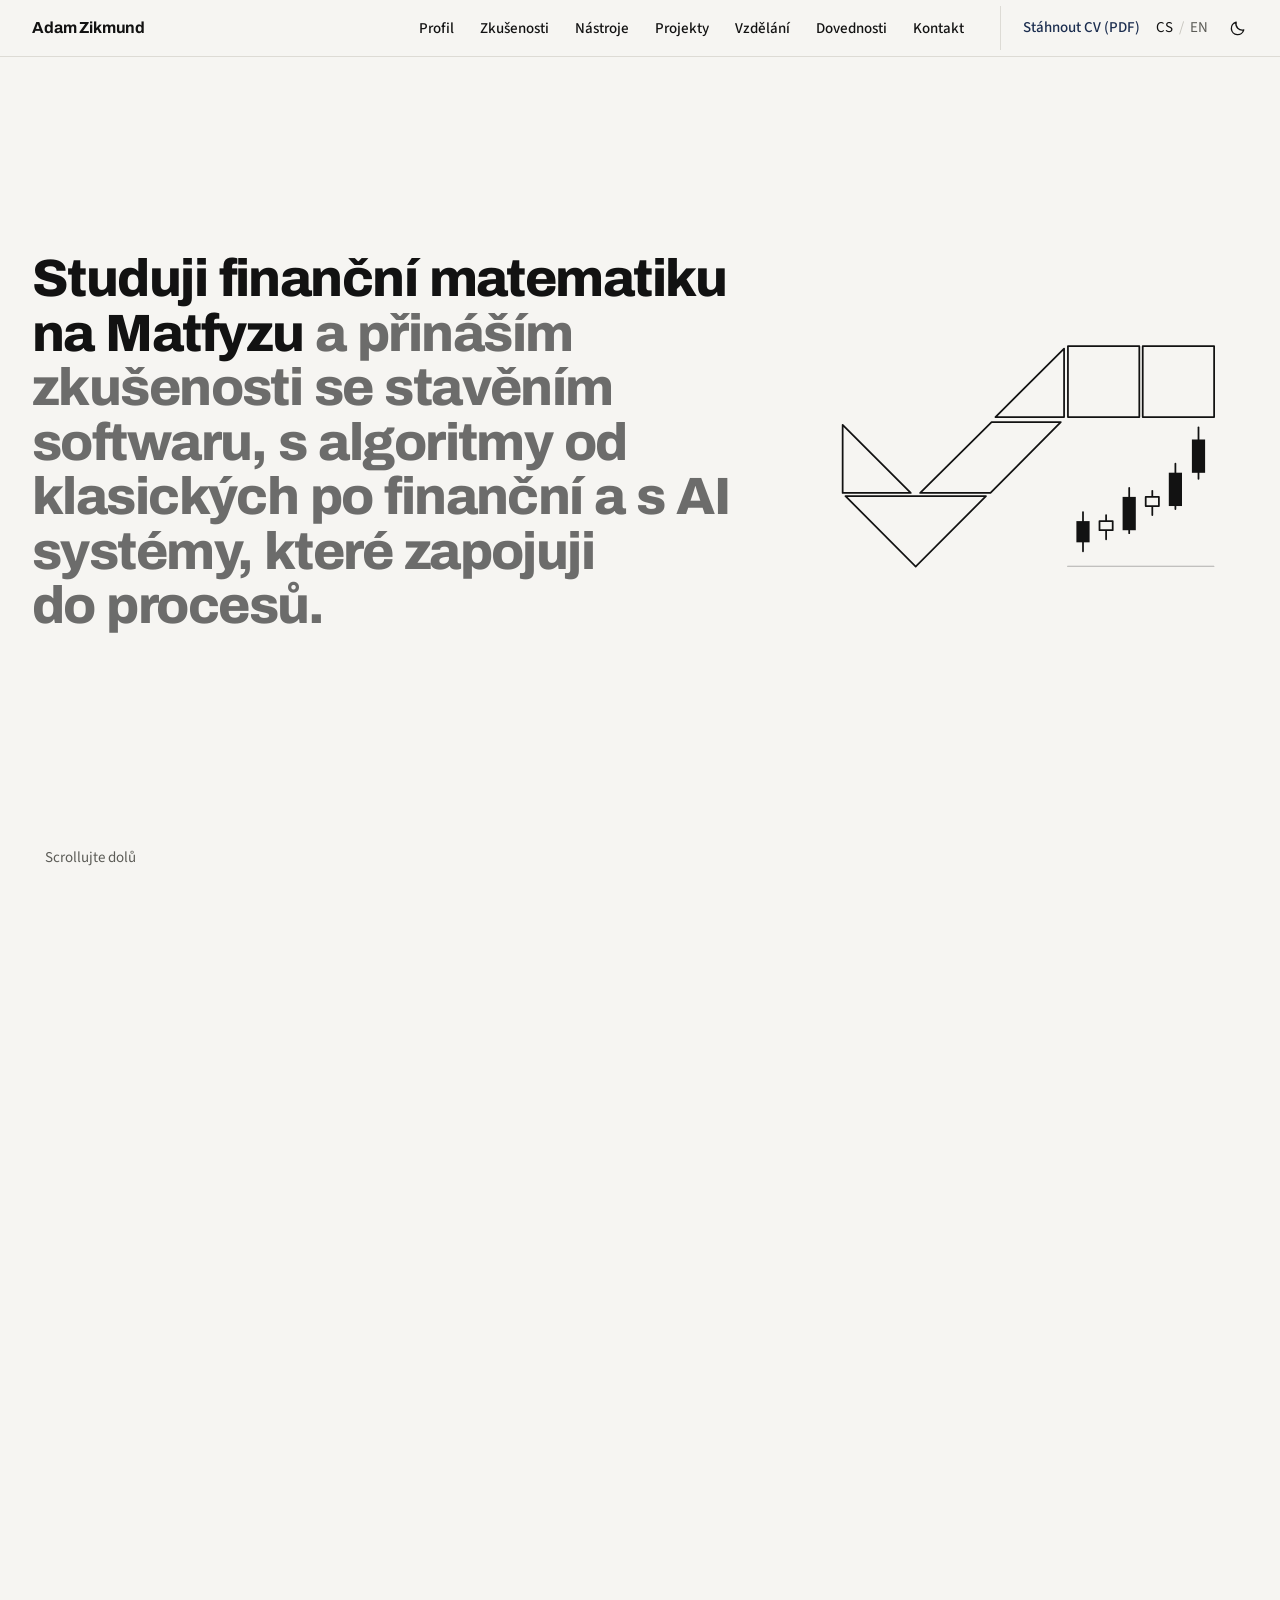
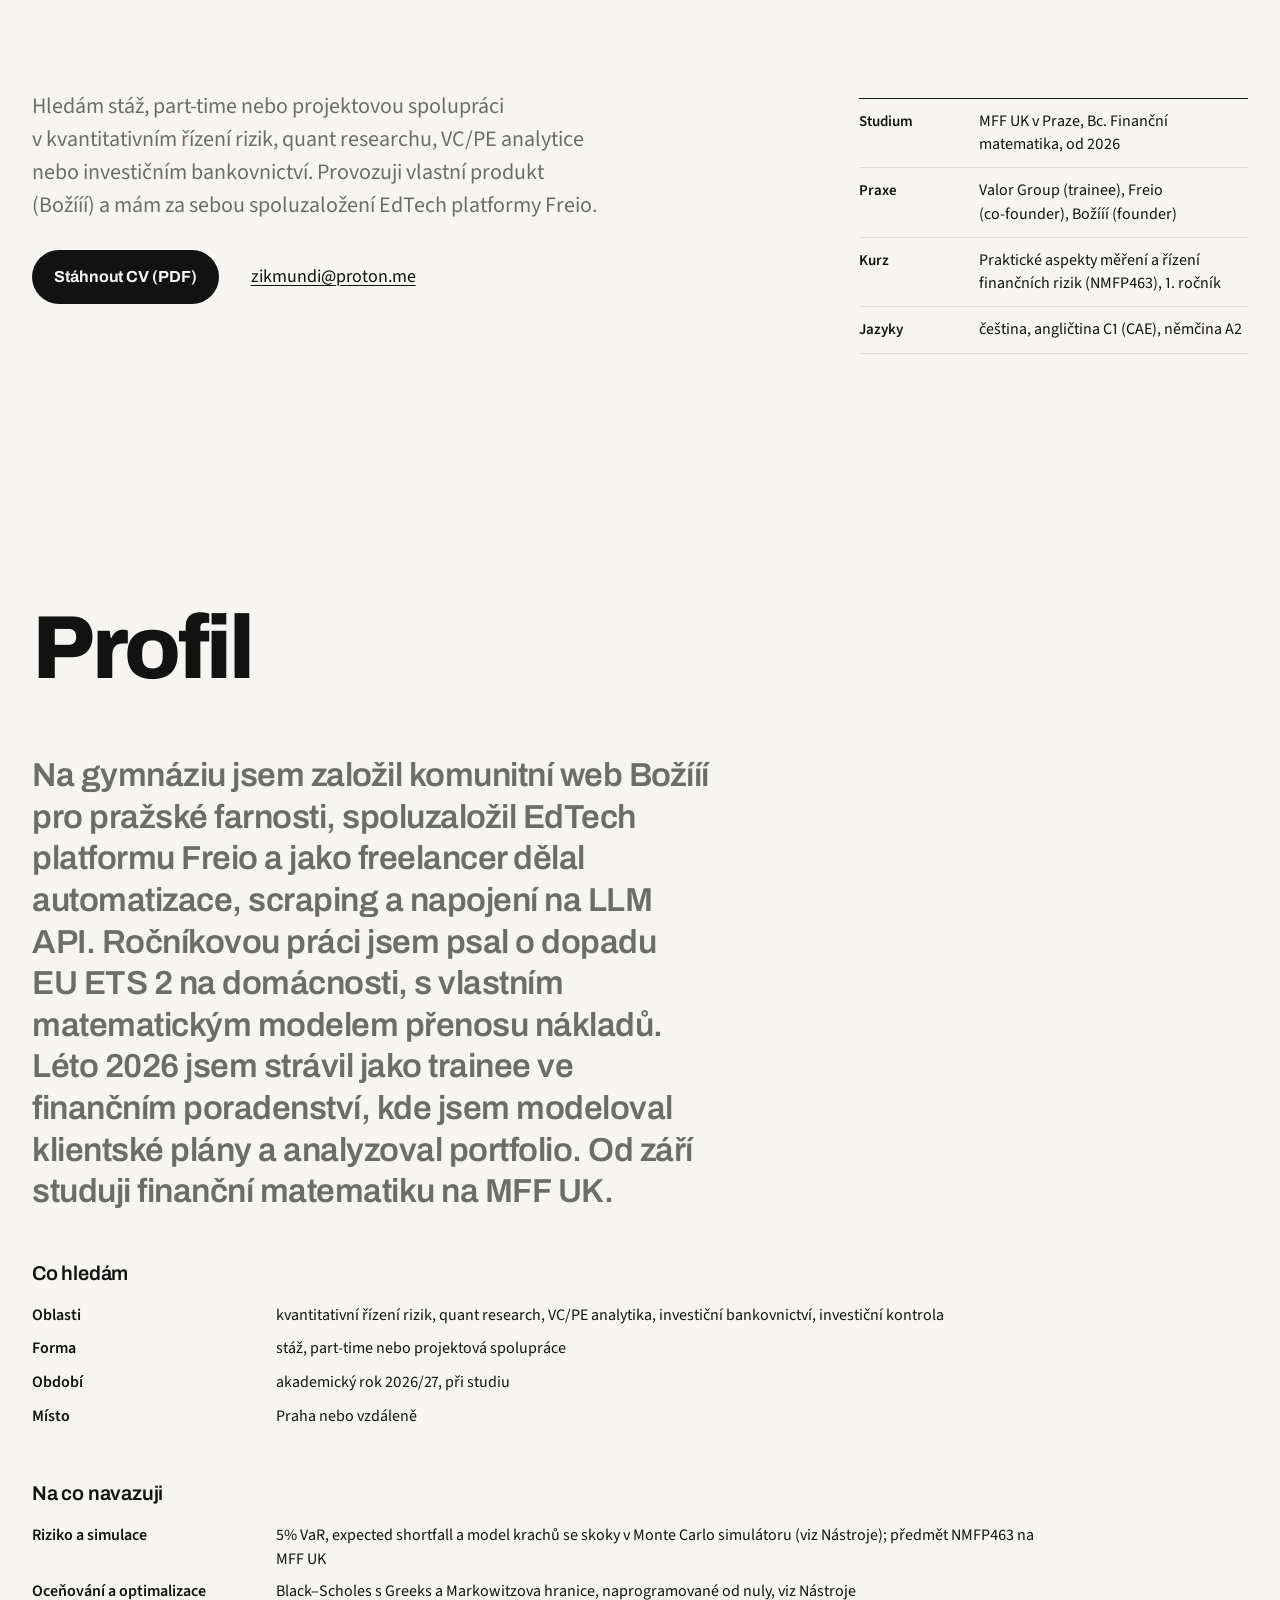
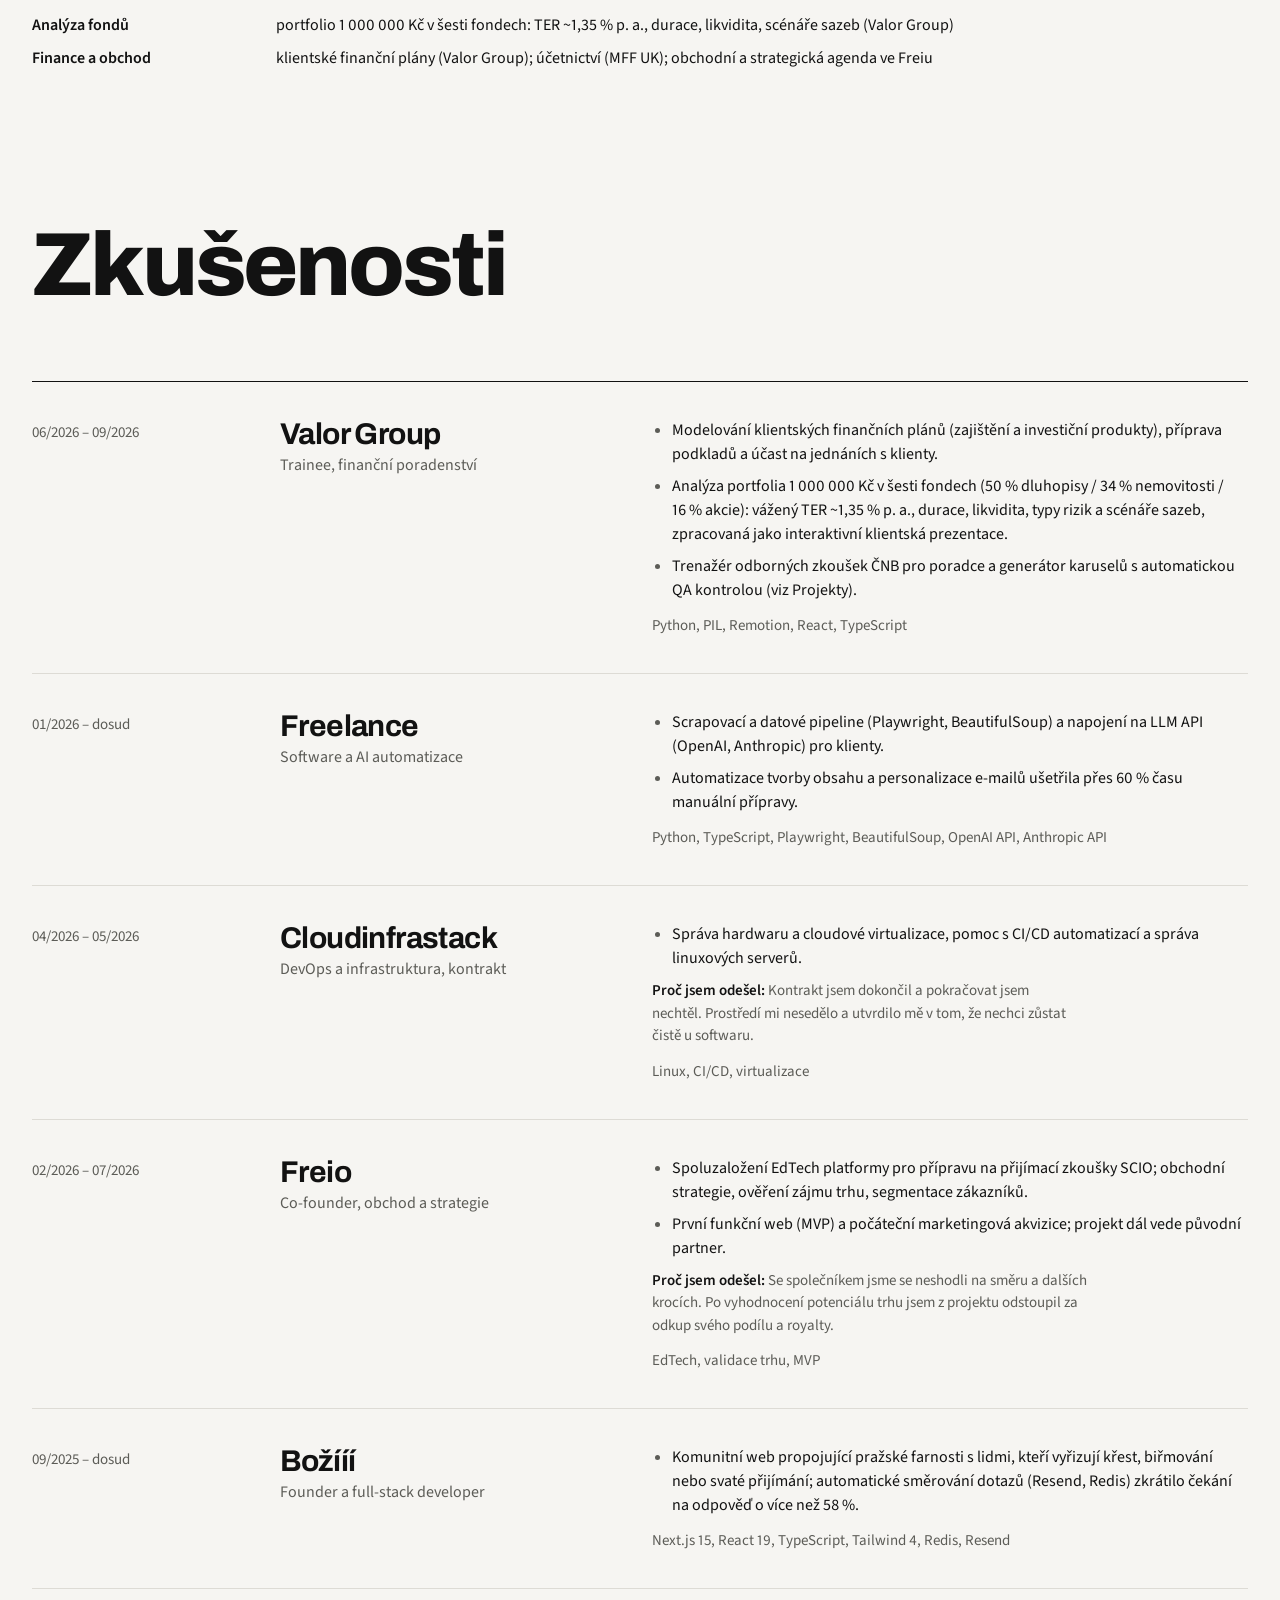
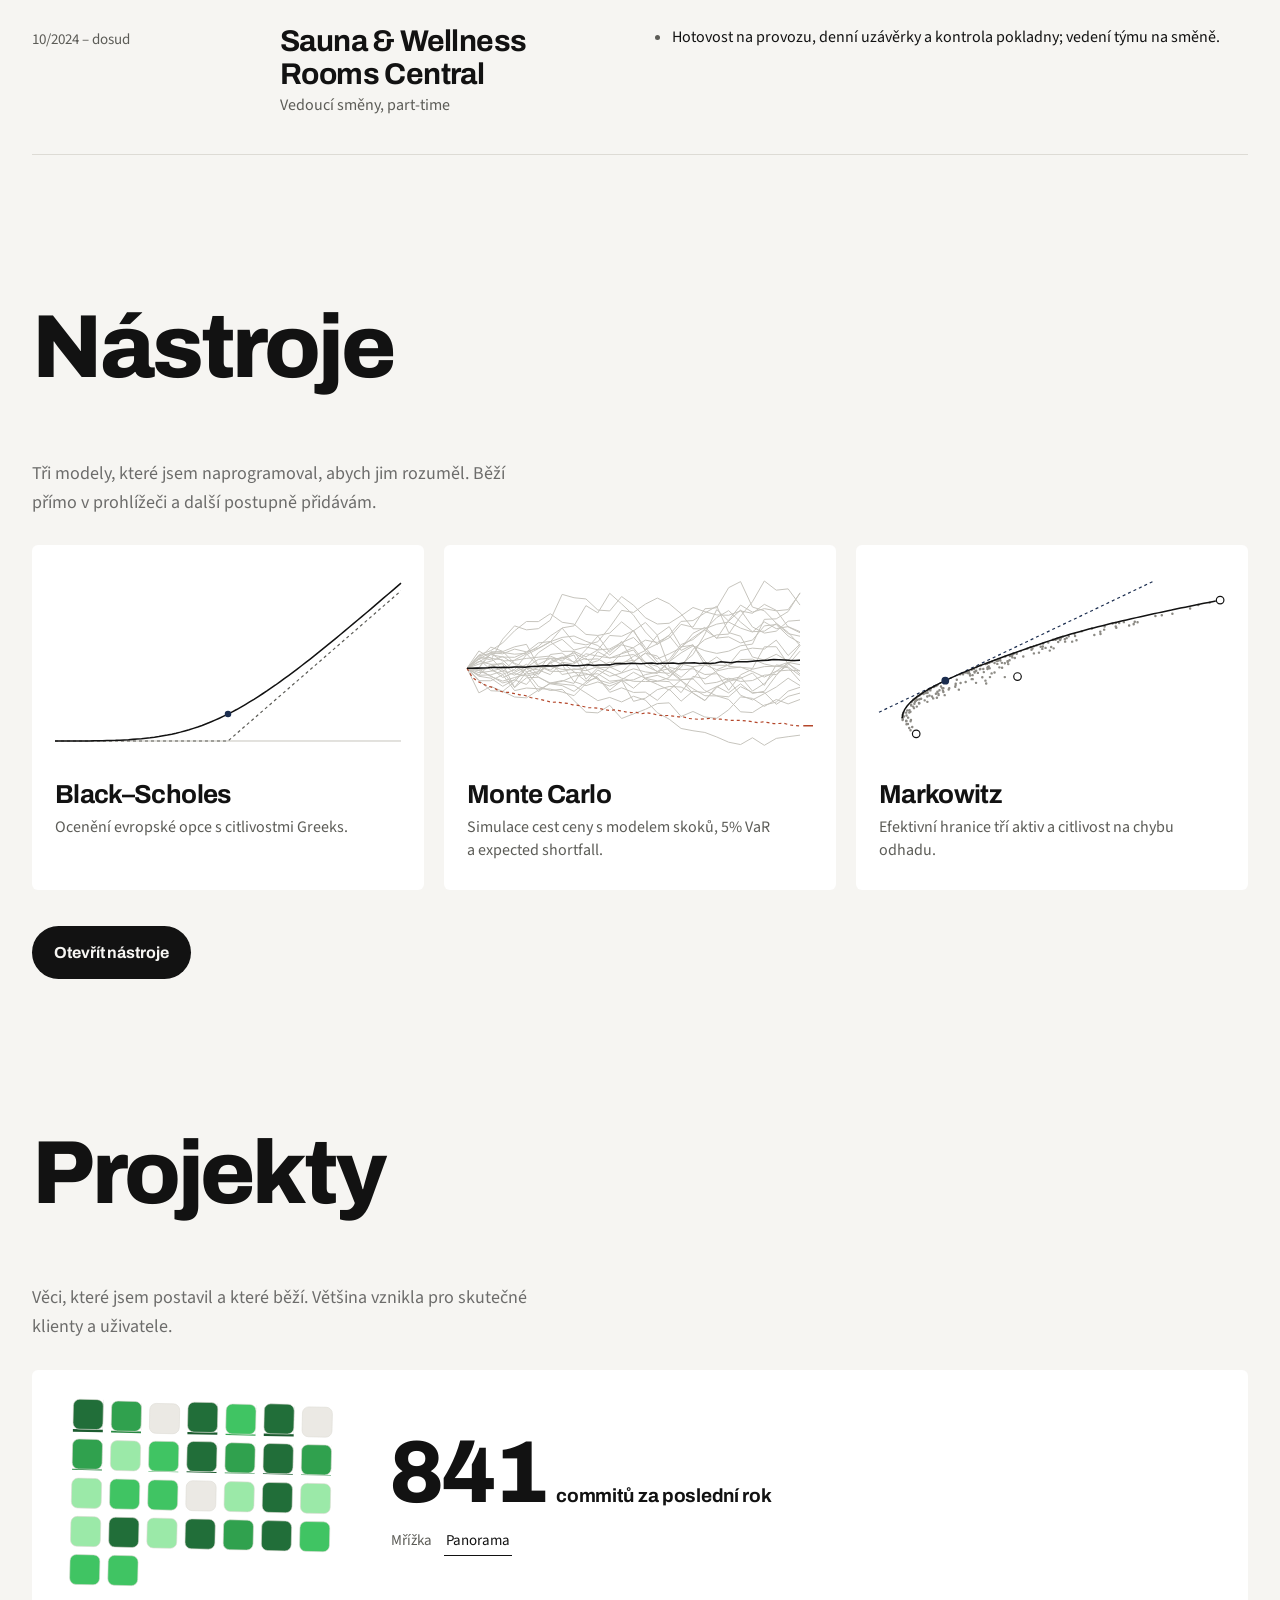
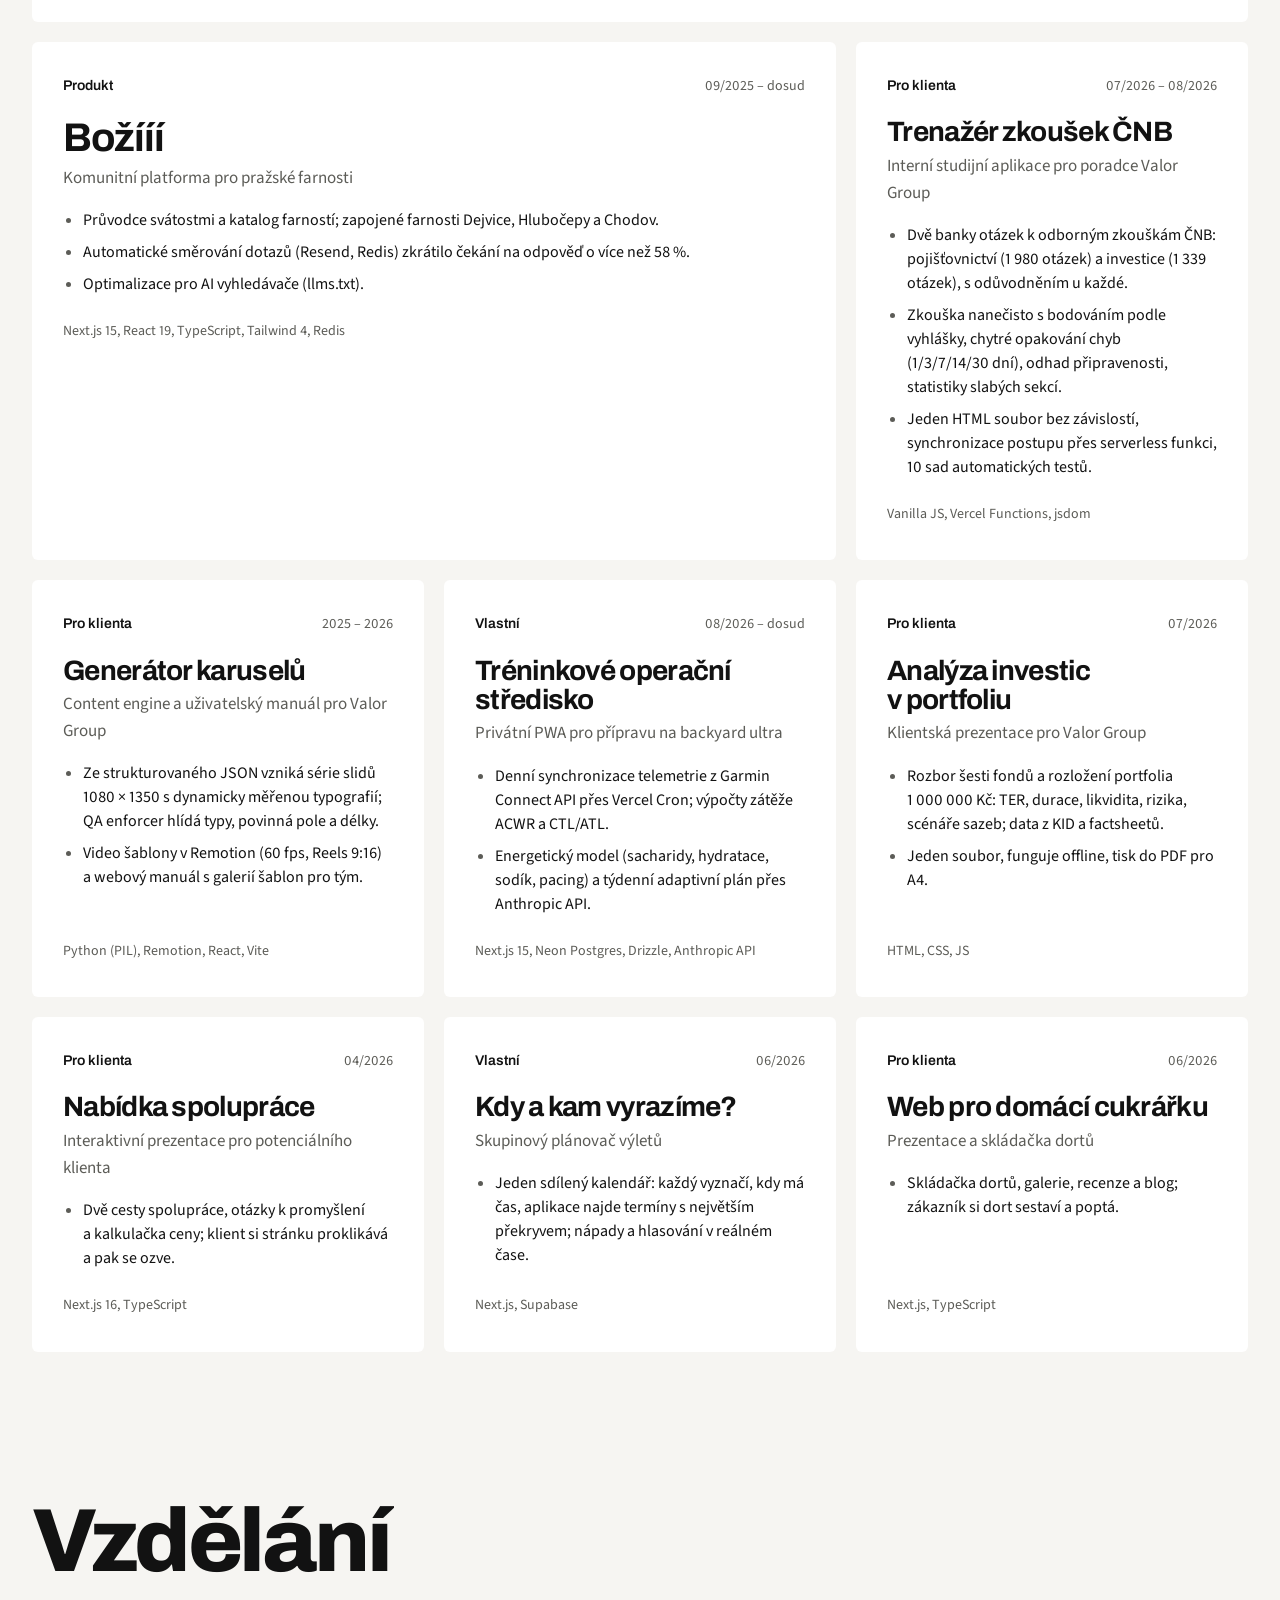
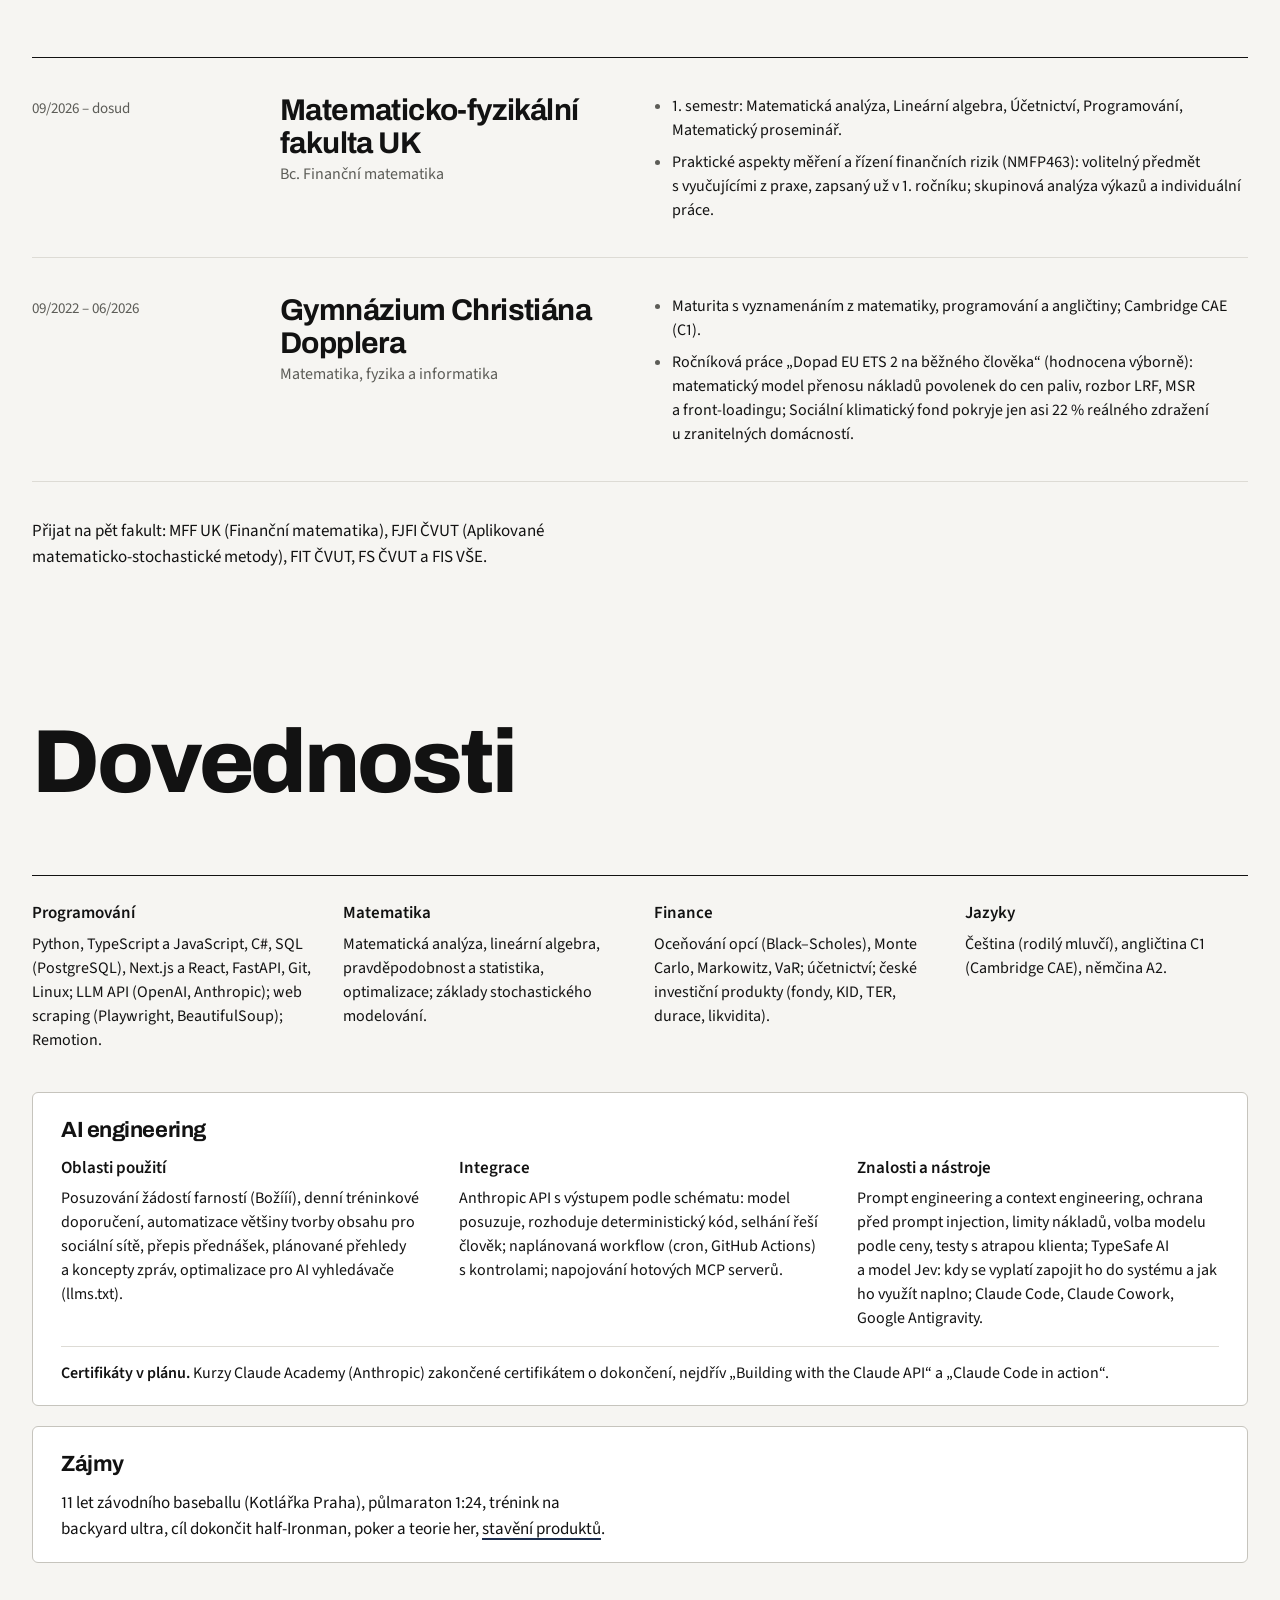
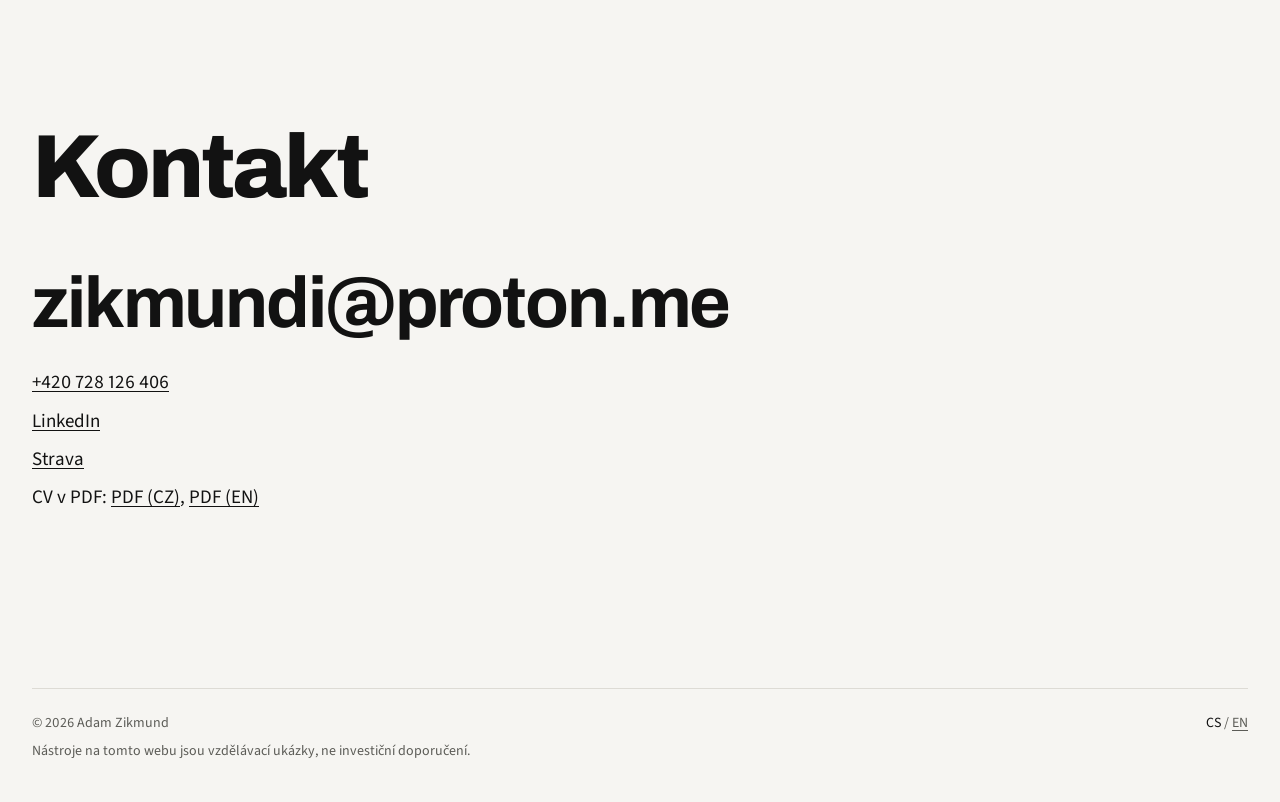
==== commit 6d2b118b: "Hero: kresba u Matfyzu jako odmocnina z geometrických dílků se svíčkovým grafem ceny pod ní Co-Autho" ====
--- a/index.html
+++ b/index.html
@@ -62,7 +62,7 @@
 <section class="hero-track" data-hero>
   <div class="hero-pin">
     <h1 id="hero-title" class="hero-title" data-magic="hero" data-art="art-hero"><span class="hero-sentence"><span class="w l0">Studuji</span> <span class="w l0" data-fig="mff">finanční</span> <span class="w l0" data-fig="mff">matematiku</span> <span class="w l0" data-fig="mff">na</span> <span class="w l0" data-fig="mff">Matfyzu</span> <span class="w">a přináším</span> <span class="w">zkušenosti</span> <span class="w">se</span> <span class="w">stavěním</span> <span class="w">softwaru,</span> <span class="w" data-fig="alg">s algoritmy</span> <span class="w" data-fig="alg">od</span> <span class="w" data-fig="alg">klasických</span> <span class="w" data-fig="fin">po</span> <span class="w" data-fig="fin">finanční</span> <span class="w" data-fig="ai">a s AI</span> <span class="w" data-fig="ai">systémy,</span> <span class="w">které</span> <span class="w" data-fig="proc">zapojuji</span> <span class="w" data-fig="proc">do procesů.</span></span></h1>
-    <div class="fig-art fig-art-hero" id="art-hero" aria-hidden="true"><svg class="fig" data-fig="mff" viewBox="0 0 400 400" fill="none" stroke="currentColor" stroke-width="1.6" stroke-linecap="round" stroke-linejoin="round" focusable="false"><path class="g" d="M24 200L386 200"/><path class="g" d="M112 102L112 298"/><path class="d" pathLength="1" d="M184 200A72 72 0 1 0 40 200A72 72 0 1 0 184 200"/><path class="d" pathLength="1" style="--t:500ms" stroke-width="2.2" d="M112 200L158.3 144.8"/><path class="d" pathLength="1" style="--t:700ms" d="M134 200L133.9 198.4L133.8 196.8L133.5 195.2L133.1 193.7L132.6 192.2L131.9 190.7L131.2 189.3L130.4 187.9L129.5 186.6L128.4 185.4L127.3 184.2L126.1 183.1"/><path class="d" pathLength="1" style="--t:300ms" d="M214 200L215.8 195.3L217.6 190.6L219.4 186L221.2 181.4L223 176.9L224.8 172.4L226.5 168.2L228.3 164L230.1 160L231.9 156.2L233.7 152.5L235.5 149.1L237.3 145.9L239.1 142.9L240.9 140.1L242.7 137.6L244.5 135.4L246.3 133.5L248 131.8L249.8 130.5L251.6 129.4L253.4 128.6L255.2 128.2L257 128L258.8 128.2L260.6 128.6L262.4 129.4L264.2 130.5L266 131.8L267.8 133.5L269.5 135.4L271.3 137.6L273.1 140.1L274.9 142.9L276.7 145.9L278.5 149.1L280.3 152.5L282.1 156.2L283.9 160L285.7 164L287.5 168.2L289.3 172.4L291 176.9L292.8 181.4L294.6 186L296.4 190.6L298.2 195.3L300 200L301.8 204.7L303.6 209.4L305.4 214L307.2 218.6L309 223.1L310.8 227.6L312.5 231.8L314.3 236L316.1 240L317.9 243.8L319.7 247.5L321.5 250.9L323.3 254.1L325.1 257.1L326.9 259.9L328.7 262.4L330.5 264.6L332.3 266.5L334 268.2L335.8 269.5L337.6 270.6L339.4 271.4L341.2 271.8L343 272L344.8 271.8L346.6 271.4L348.4 270.6L350.2 269.5L352 268.2L353.8 266.5L355.5 264.6L357.3 262.4L359.1 259.9L360.9 257.1L362.7 254.1L364.5 250.9L366.3 247.5L368.1 243.8L369.9 240L371.7 236L373.5 231.8L375.3 227.6L377 223.1L378.8 218.6L380.6 214L382.4 209.4L384.2 204.7L386 200"/><path class="g" d="M158.3 144.8L237.9 144.8"/><circle class="dot" cx="158.3" cy="144.8" r="3.6" style="--t:900ms"/><circle class="dot" cx="237.9" cy="144.8" r="3.6" style="--t:1100ms"/><circle class="dot" cx="112" cy="200" r="2.6"/></svg><svg class="fig" data-fig="alg" viewBox="0 0 400 400" fill="none" stroke="currentColor" stroke-width="1.6" stroke-linecap="round" stroke-linejoin="round" focusable="false"><path class="g" d="M60 120L150 70"/><path class="g" d="M150 70L255 92"/><path class="g" d="M255 92L345 140"/><path class="g" d="M60 120L105 215"/><path class="g" d="M150 70L205 185"/><path class="g" d="M255 92L205 185"/><path class="g" d="M345 140L305 240"/><path class="g" d="M105 215L205 185"/><path class="g" d="M205 185L305 240"/><path class="g" d="M105 215L80 315"/><path class="g" d="M205 185L200 300"/><path class="g" d="M305 240L200 300"/><path class="g" d="M80 315L200 300"/><path class="g" d="M200 300L330 335"/><path class="g" d="M305 240L330 335"/><path class="d" pathLength="1" style="--t:200ms" stroke-width="2.4" d="M60 120L105 215"/><path class="d" pathLength="1" style="--t:520ms" stroke-width="2.4" d="M105 215L205 185"/><path class="d" pathLength="1" style="--t:840ms" stroke-width="2.4" d="M205 185L200 300"/><path class="d" pathLength="1" style="--t:1160ms" stroke-width="2.4" d="M200 300L330 335"/><circle class="ring" cx="60" cy="120" r="9"/><circle class="dot" cx="60" cy="120" r="3.5" style="--t:100ms"/><circle class="dot" cx="150" cy="70" r="3.6"/><circle class="dot" cx="255" cy="92" r="3.6"/><circle class="dot" cx="345" cy="140" r="3.6"/><circle class="dot" cx="105" cy="215" r="3.6"/><circle class="dot" cx="205" cy="185" r="3.6"/><circle class="dot" cx="305" cy="240" r="3.6"/><circle class="dot" cx="80" cy="315" r="3.6"/><circle class="dot" cx="200" cy="300" r="3.6"/><circle class="ring" cx="330" cy="335" r="9"/><circle class="dot" cx="330" cy="335" r="3.5" style="--t:100ms"/></svg><svg class="fig" data-fig="fin" viewBox="0 0 400 400" fill="none" stroke="currentColor" stroke-width="1.6" stroke-linecap="round" stroke-linejoin="round" focusable="false"><path class="g" d="M40 205L290 205"/><path class="g" d="M290 50L290 360"/><path class="d" pathLength="1" d="M40 205L44.2 187.9L48.3 188.3L52.5 194.1L56.7 193.6L60.8 194.4L65 188.7L69.2 193.2L73.3 200.7L77.5 210.2L81.7 200.6L85.8 193.1L90 186.1L94.2 189.2L98.3 188.6L102.5 176.5L106.7 181.4L110.8 176L115 170.7L119.2 167L123.3 174.2L127.5 166.1L131.7 164.6L135.8 172.4L140 165.2L144.2 167.1L148.3 172.8L152.5 164.5L156.7 165.7L160.8 173.3L165 164.4L169.2 159.7L173.3 156.5L177.5 151.5L181.7 164.1L185.8 159.6L190 158.6L194.2 152.5L198.3 154L202.5 150L206.7 153.4L210.8 158.1L215 153.5L219.2 150.5L223.3 155.5L227.5 160L231.7 159.2L235.8 140.5L240 139.4L244.2 133.4L248.3 138.4L252.5 133.4L256.7 123.5L260.8 121.5L265 118.6L269.2 106.3L273.3 112.8L277.5 122.2L281.7 117.9L285.8 118.2L290 112.5"/><path class="d" pathLength="1" style="--t:120ms" d="M40 205L44.2 205.5L48.3 207.3L52.5 216.5L56.7 213.9L60.8 224.5L65 232L69.2 232L73.3 239.8L77.5 228.2L81.7 216.7L85.8 207.3L90 206.2L94.2 215.8L98.3 216.6L102.5 222.1L106.7 223.1L110.8 227.2L115 230.7L119.2 232.4L123.3 231.3L127.5 231.4L131.7 229.6L135.8 233.6L140 225.8L144.2 232.4L148.3 228.7L152.5 220.5L156.7 226.7L160.8 235.5L165 228.3L169.2 221.7L173.3 225.3L177.5 227.9L181.7 230.1L185.8 227.1L190 231.2L194.2 227.3L198.3 229.7L202.5 235.2L206.7 230.4L210.8 231L215 233.6L219.2 233.1L223.3 229.4L227.5 218.8L231.7 228.3L235.8 230.2L240 233.5L244.2 237L248.3 237.9L252.5 241.6L256.7 243.7L260.8 250.8L265 245.6L269.2 244.5L273.3 247.5L277.5 253L281.7 251.3L285.8 245.4L290 255.3"/><path class="d" pathLength="1" style="--t:240ms" d="M40 205L44.2 206.1L48.3 208.1L52.5 205.5L56.7 201.8L60.8 201.6L65 190.2L69.2 190.5L73.3 191L77.5 191.7L81.7 205.7L85.8 204.6L90 214.6L94.2 216.2L98.3 226.1L102.5 239.2L106.7 246.8L110.8 245.1L115 248.5L119.2 244.9L123.3 247.2L127.5 247.8L131.7 250L135.8 242.2L140 229.2L144.2 229.4L148.3 222.9L152.5 229.3L156.7 227L160.8 224.7L165 221.7L169.2 218.6L173.3 203.6L177.5 206L181.7 207.8L185.8 219.4L190 231L194.2 228.2L198.3 241.1L202.5 232.9L206.7 233.2L210.8 235.7L215 233.2L219.2 230.7L223.3 231.8L227.5 233.9L231.7 235.9L235.8 243.7L240 246.3L244.2 256.7L248.3 259.5L252.5 261.5L256.7 262.2L260.8 268.8L265 265.4L269.2 277.3L273.3 281L277.5 275.7L281.7 268L285.8 273L290 275.1"/><path class="d" pathLength="1" style="--t:360ms" d="M40 205L44.2 203.7L48.3 208L52.5 218.7L56.7 212.1L60.8 212.2L65 211.2L69.2 207.7L73.3 212.3L77.5 211.4L81.7 230.9L85.8 233L90 226.5L94.2 235.7L98.3 237.3L102.5 246L106.7 258.2L110.8 261.9L115 262.1L119.2 260.9L123.3 260.8L127.5 265.4L131.7 268.2L135.8 269L140 266.9L144.2 270.7L148.3 271.1L152.5 270.9L156.7 268.2L160.8 272.9L165 273.4L169.2 278.7L173.3 281.8L177.5 274.6L181.7 265.8L185.8 258L190 259L194.2 264.4L198.3 244.1L202.5 237L206.7 241.6L210.8 242.3L215 246.9L219.2 251.3L223.3 254.8L227.5 254.6L231.7 266.3L235.8 265.4L240 270.7L244.2 277.5L248.3 275.7L252.5 276.5L256.7 273.1L260.8 270.1L265 278.1L269.2 289.6L273.3 280.9L277.5 294L281.7 296.5L285.8 310.9L290 307.9"/><path class="d" pathLength="1" style="--t:480ms" d="M40 205L44.2 206.3L48.3 205.3L52.5 199.2L56.7 198L60.8 198.7L65 200.9L69.2 198.2L73.3 197.5L77.5 210.5L81.7 210L85.8 214L90 214.9L94.2 231L98.3 223.7L102.5 236.1L106.7 241.1L110.8 239.6L115 238.7L119.2 232.2L123.3 234.8L127.5 232.9L131.7 225.2L135.8 229.4L140 231L144.2 223.9L148.3 226.6L152.5 226.6L156.7 227.6L160.8 225L165 221.5L169.2 220.4L173.3 220.9L177.5 225.3L181.7 217.6L185.8 217.1L190 216.6L194.2 223L198.3 228.7L202.5 232.9L206.7 229.9L210.8 222.7L215 217L219.2 222.8L223.3 219.5L227.5 213L231.7 218.9L235.8 205.8L240 216.1L244.2 212.7L248.3 209L252.5 203.6L256.7 213.2L260.8 216.8L265 212.9L269.2 226L273.3 220.9L277.5 223.9L281.7 228.5L285.8 234.5L290 239.2"/><path class="d" pathLength="1" style="--t:600ms" d="M40 205L44.2 202.4L48.3 193.1L52.5 194.9L56.7 192.9L60.8 188.6L65 182.8L69.2 186.4L73.3 185.6L77.5 183.1L81.7 180.9L85.8 185.5L90 184.1L94.2 186.8L98.3 182.9L102.5 181.9L106.7 190.6L110.8 187.6L115 175L119.2 167.2L123.3 163.5L127.5 167.6L131.7 174L135.8 187.3L140 178.8L144.2 187.8L148.3 194.6L152.5 192.5L156.7 179.9L160.8 180.8L165 183.8L169.2 180.1L173.3 182.1L177.5 192.4L181.7 177.8L185.8 174L190 183.8L194.2 174.2L198.3 177.3L202.5 177.8L206.7 186.4L210.8 179.4L215 175.5L219.2 172.4L223.3 168.2L227.5 166.8L231.7 160.1L235.8 154.1L240 146.5L244.2 141.4L248.3 135.6L252.5 137L256.7 117L260.8 109.6L265 112.9L269.2 114.6L273.3 118.2L277.5 125L281.7 117.5L285.8 124.3L290 124.4"/><path class="d" pathLength="1" style="--t:720ms" d="M40 205L44.2 205.9L48.3 202.7L52.5 207.5L56.7 210.9L60.8 214.5L65 208.2L69.2 199.8L73.3 198.5L77.5 194.5L81.7 198.3L85.8 193.2L90 179.8L94.2 180.3L98.3 185.3L102.5 186.4L106.7 192.3L110.8 182.2L115 181L119.2 185L123.3 182.7L127.5 182.1L131.7 185.5L135.8 185.3L140 189.5L144.2 180L148.3 178.7L152.5 187L156.7 187.4L160.8 195L165 193.1L169.2 193.2L173.3 201.2L177.5 195.1L181.7 198.3L185.8 199.3L190 200.7L194.2 184.7L198.3 189.7L202.5 189.8L206.7 193.9L210.8 191.3L215 199.6L219.2 195.5L223.3 197.1L227.5 189.3L231.7 185.2L235.8 196.2L240 196.1L244.2 190L248.3 181.3L252.5 187.8L256.7 197.2L260.8 202.7L265 200.6L269.2 208.3L273.3 197.1L277.5 188.5L281.7 182.5L285.8 176.3L290 184.7"/><path class="d" pathLength="1" style="--t:900ms" d="M290.5 50L290.6 54L290.8 58L291 62L291.3 66L291.6 70L292 74L292.5 78L293.1 82L293.9 86L294.7 90L295.7 94L296.9 98L298.3 102L299.8 106L301.6 110L303.6 114L305.9 118L308.3 122L311.1 126L314 130L317.2 134L320.6 138L324.2 142L327.9 146L331.7 150L335.7 154L339.6 158L343.5 162L347.3 166L351 170L354.4 174L357.6 178L360.4 182L362.9 186L364.9 190L366.4 194L367.5 198L368 202L367.9 206L367.3 210L366.2 214L364.6 218L362.5 222L360 226L357.1 230L353.9 234L350.4 238L346.7 242L342.9 246L339 250L335 254L331.1 258L327.3 262L323.6 266L320 270L316.7 274L313.5 278L310.6 282L307.9 286L305.5 290L303.3 294L301.3 298L299.6 302L298 306L296.7 310L295.6 314L294.6 318L293.7 322L293 326L292.4 330L292 334L291.6 338L291.2 342L291 346L290.7 350L290.6 354L290.4 358"/><circle class="dot" cx="290" cy="112.5" r="2.8" style="--t:1300ms"/><circle class="dot" cx="290" cy="255.3" r="2.8" style="--t:1360ms"/><circle class="dot" cx="290" cy="275.1" r="2.8" style="--t:1420ms"/><circle class="dot" cx="290" cy="307.9" r="2.8" style="--t:1480ms"/><circle class="dot" cx="290" cy="239.2" r="2.8" style="--t:1540ms"/><circle class="dot" cx="290" cy="124.4" r="2.8" style="--t:1600ms"/><circle class="dot" cx="290" cy="184.7" r="2.8" style="--t:1660ms"/></svg><svg class="fig" data-fig="ai" viewBox="0 0 400 400" fill="none" stroke="currentColor" stroke-width="1.6" stroke-linecap="round" stroke-linejoin="round" focusable="false"><path class="g" d="M70 122L160 70"/><path class="g" d="M70 122L160 122"/><path class="g" d="M70 122L160 174"/><path class="g" d="M70 122L160 226"/><path class="g" d="M70 122L160 278"/><path class="g" d="M70 122L160 330"/><path class="g" d="M70 174L160 70"/><path class="g" d="M70 174L160 122"/><path class="g" d="M70 174L160 174"/><path class="g" d="M70 174L160 226"/><path class="g" d="M70 174L160 278"/><path class="g" d="M70 174L160 330"/><path class="g" d="M70 226L160 70"/><path class="g" d="M70 226L160 122"/><path class="g" d="M70 226L160 174"/><path class="g" d="M70 226L160 226"/><path class="g" d="M70 226L160 278"/><path class="g" d="M70 226L160 330"/><path class="g" d="M70 278L160 70"/><path class="g" d="M70 278L160 122"/><path class="g" d="M70 278L160 174"/><path class="g" d="M70 278L160 226"/><path class="g" d="M70 278L160 278"/><path class="g" d="M70 278L160 330"/><path class="g" d="M160 70L250 70"/><path class="g" d="M160 70L250 122"/><path class="g" d="M160 70L250 174"/><path class="g" d="M160 70L250 226"/><path class="g" d="M160 70L250 278"/><path class="g" d="M160 70L250 330"/><path class="g" d="M160 122L250 70"/><path class="g" d="M160 122L250 122"/><path class="g" d="M160 122L250 174"/><path class="g" d="M160 122L250 226"/><path class="g" d="M160 122L250 278"/><path class="g" d="M160 122L250 330"/><path class="g" d="M160 174L250 70"/><path class="g" d="M160 174L250 122"/><path class="g" d="M160 174L250 174"/><path class="g" d="M160 174L250 226"/><path class="g" d="M160 174L250 278"/><path class="g" d="M160 174L250 330"/><path class="g" d="M160 226L250 70"/><path class="g" d="M160 226L250 122"/><path class="g" d="M160 226L250 174"/><path class="g" d="M160 226L250 226"/><path class="g" d="M160 226L250 278"/><path class="g" d="M160 226L250 330"/><path class="g" d="M160 278L250 70"/><path class="g" d="M160 278L250 122"/><path class="g" d="M160 278L250 174"/><path class="g" d="M160 278L250 226"/><path class="g" d="M160 278L250 278"/><path class="g" d="M160 278L250 330"/><path class="g" d="M160 330L250 70"/><path class="g" d="M160 330L250 122"/><path class="g" d="M160 330L250 174"/><path class="g" d="M160 330L250 226"/><path class="g" d="M160 330L250 278"/><path class="g" d="M160 330L250 330"/><path class="g" d="M250 70L340 148"/><path class="g" d="M250 70L340 200"/><path class="g" d="M250 70L340 252"/><path class="g" d="M250 122L340 148"/><path class="g" d="M250 122L340 200"/><path class="g" d="M250 122L340 252"/><path class="g" d="M250 174L340 148"/><path class="g" d="M250 174L340 200"/><path class="g" d="M250 174L340 252"/><path class="g" d="M250 226L340 148"/><path class="g" d="M250 226L340 200"/><path class="g" d="M250 226L340 252"/><path class="g" d="M250 278L340 148"/><path class="g" d="M250 278L340 200"/><path class="g" d="M250 278L340 252"/><path class="g" d="M250 330L340 148"/><path class="g" d="M250 330L340 200"/><path class="g" d="M250 330L340 252"/><path class="d" pathLength="1" style="--t:150ms" stroke-width="2.2" d="M70 174L160 174"/><path class="d" pathLength="1" style="--t:480ms" stroke-width="2.2" d="M160 174L250 226"/><path class="d" pathLength="1" style="--t:810ms" stroke-width="2.2" d="M250 226L340 200"/><path class="d" pathLength="1" style="--t:270ms" stroke-width="2.2" d="M70 226L160 278"/><path class="d" pathLength="1" style="--t:600ms" stroke-width="2.2" d="M160 278L250 122"/><path class="d" pathLength="1" style="--t:930ms" stroke-width="2.2" d="M250 122L340 200"/><path class="d" pathLength="1" style="--t:390ms" stroke-width="2.2" d="M70 122L160 122"/><path class="d" pathLength="1" style="--t:720ms" stroke-width="2.2" d="M160 122L250 174"/><path class="d" pathLength="1" style="--t:1050ms" stroke-width="2.2" d="M250 174L340 148"/><circle class="ring" cx="70" cy="122" r="7"/><circle class="ring" cx="70" cy="174" r="7"/><circle class="ring" cx="70" cy="226" r="7"/><circle class="ring" cx="70" cy="278" r="7"/><circle class="ring" cx="160" cy="70" r="7"/><circle class="ring" cx="160" cy="122" r="7"/><circle class="ring" cx="160" cy="174" r="7"/><circle class="ring" cx="160" cy="226" r="7"/><circle class="ring" cx="160" cy="278" r="7"/><circle class="ring" cx="160" cy="330" r="7"/><circle class="ring" cx="250" cy="70" r="7"/><circle class="ring" cx="250" cy="122" r="7"/><circle class="ring" cx="250" cy="174" r="7"/><circle class="ring" cx="250" cy="226" r="7"/><circle class="ring" cx="250" cy="278" r="7"/><circle class="ring" cx="250" cy="330" r="7"/><circle class="ring" cx="340" cy="148" r="7"/><circle class="ring" cx="340" cy="200" r="7"/><circle class="ring" cx="340" cy="252" r="7"/><circle class="dot" cx="70" cy="174" r="3.4" style="--t:300ms"/><circle class="dot" cx="160" cy="174" r="3.4" style="--t:630ms"/><circle class="dot" cx="250" cy="226" r="3.4" style="--t:960ms"/><circle class="dot" cx="340" cy="200" r="3.4" style="--t:1290ms"/><circle class="dot" cx="70" cy="226" r="3.4" style="--t:300ms"/><circle class="dot" cx="160" cy="278" r="3.4" style="--t:630ms"/><circle class="dot" cx="250" cy="122" r="3.4" style="--t:960ms"/><circle class="dot" cx="70" cy="122" r="3.4" style="--t:300ms"/><circle class="dot" cx="160" cy="122" r="3.4" style="--t:630ms"/><circle class="dot" cx="250" cy="174" r="3.4" style="--t:960ms"/><circle class="dot" cx="340" cy="148" r="3.4" style="--t:1290ms"/></svg><svg class="fig" data-fig="proc" viewBox="0 0 400 400" fill="none" stroke="currentColor" stroke-width="1.6" stroke-linecap="round" stroke-linejoin="round" focusable="false"><path class="d" pathLength="1" d="M50 70H160Q170 70 170 80V140Q170 150 160 150H50Q40 150 40 140V80Q40 70 50 70Z"/><path class="d" pathLength="1" style="--t:450ms" d="M240 70H350Q360 70 360 80V140Q360 150 350 150H240Q230 150 230 140V80Q230 70 240 70Z"/><path class="d" pathLength="1" style="--t:900ms" d="M240 250H350Q360 250 360 260V320Q360 330 350 330H240Q230 330 230 320V260Q230 250 240 250Z"/><path class="d" pathLength="1" style="--t:1350ms" d="M50 250H160Q170 250 170 260V320Q170 330 160 330H50Q40 330 40 320V260Q40 250 50 250Z"/><path class="d" pathLength="1" style="--t:250ms" d="M178 110L222 110"/><path class="d" pathLength="1" style="--t:700ms" d="M213.9 113.9L222 110L213.9 106.1"/><path class="d" pathLength="1" style="--t:700ms" d="M295 158L295 242"/><path class="d" pathLength="1" style="--t:1150ms" d="M291.1 233.9L295 242L298.9 233.9"/><path class="d" pathLength="1" style="--t:1150ms" d="M222 290L178 290"/><path class="d" pathLength="1" style="--t:1600ms" d="M186.1 286.1L178 290L186.1 293.9"/><path class="g" d="M60 92L150 92"/><path class="g" d="M60 110L132 110"/><path class="g" d="M60 128L114 128"/><path class="d" pathLength="1" style="--t:600ms" d="M262 97L295 86"/><path class="d" pathLength="1" style="--t:640ms" d="M262 97L295 110"/><path class="d" pathLength="1" style="--t:680ms" d="M262 123L295 110"/><path class="d" pathLength="1" style="--t:720ms" d="M262 123L295 134"/><path class="d" pathLength="1" style="--t:760ms" d="M295 86L328 110"/><path class="d" pathLength="1" style="--t:800ms" d="M295 110L328 110"/><path class="d" pathLength="1" style="--t:840ms" d="M295 134L328 110"/><circle class="dot" cx="262" cy="97" r="3.2" style="--t:650ms"/><circle class="dot" cx="262" cy="123" r="3.2" style="--t:650ms"/><circle class="dot" cx="295" cy="86" r="3.2" style="--t:650ms"/><circle class="dot" cx="295" cy="110" r="3.2" style="--t:650ms"/><circle class="dot" cx="295" cy="134" r="3.2" style="--t:650ms"/><circle class="dot" cx="328" cy="110" r="3.2" style="--t:650ms"/><path class="d" pathLength="1" style="--t:1050ms" stroke-width="2.4" d="M272 292L288 308L320 274"/><path class="g" d="M62 272L148 272"/><path class="g" d="M62 290L148 290"/><path class="g" d="M62 308L118 308"/></svg></div>
+    <div class="fig-art fig-art-hero" id="art-hero" aria-hidden="true"><svg class="fig" data-fig="mff" viewBox="0 0 400 400" fill="none" stroke="currentColor" stroke-width="1.6" stroke-linecap="round" stroke-linejoin="round" focusable="false"><path class="d" pathLength="1" d="M31.5 183.5L31.5 245.4L93.4 245.4Z"/><path class="d" pathLength="1" style="--t:120ms" d="M34.1 248.4L161.8 248.4L97.9 312.3Z"/><path class="d" pathLength="1" style="--t:240ms" d="M102 245.4L165.9 245.4L229.8 181L166.9 181Z"/><path class="d" pathLength="1" style="--t:360ms" d="M170.4 176.4L232.8 176.4L232.8 114.1Z"/><path class="d" pathLength="1" style="--t:480ms" d="M236.3 112L301.2 112L301.2 176.4L236.3 176.4Z"/><path class="d" pathLength="1" style="--t:600ms" d="M304.3 112L369.2 112L369.2 176.4L304.3 176.4Z"/><path class="g" d="M236 312L369 312"/><path class="d" pathLength="1" style="--t:760ms" d="M250 262.8L250 298.5"/><rect class="dot" x="244" y="271" width="12" height="19.3" style="--t:960ms"/><path class="d" pathLength="1" style="--t:850ms" d="M271 265.5L271 287.5"/><rect class="ring" x="265" y="271" width="12" height="8.3" style="--t:1050ms"/><path class="d" pathLength="1" style="--t:940ms" d="M292 240.8L292 282"/><rect class="dot" x="286" y="249" width="12" height="30.3" style="--t:1140ms"/><path class="d" pathLength="1" style="--t:1030ms" d="M313 243.5L313 265.5"/><rect class="ring" x="307" y="249" width="12" height="8.3" style="--t:1230ms"/><path class="d" pathLength="1" style="--t:1120ms" d="M334 218.8L334 260"/><rect class="dot" x="328" y="227" width="12" height="30.3" style="--t:1320ms"/><path class="d" pathLength="1" style="--t:1210ms" d="M355 185.8L355 232.5"/><rect class="dot" x="349" y="196.8" width="12" height="30.3" style="--t:1410ms"/></svg><svg class="fig" data-fig="alg" viewBox="0 0 400 400" fill="none" stroke="currentColor" stroke-width="1.6" stroke-linecap="round" stroke-linejoin="round" focusable="false"><path class="g" d="M60 120L150 70"/><path class="g" d="M150 70L255 92"/><path class="g" d="M255 92L345 140"/><path class="g" d="M60 120L105 215"/><path class="g" d="M150 70L205 185"/><path class="g" d="M255 92L205 185"/><path class="g" d="M345 140L305 240"/><path class="g" d="M105 215L205 185"/><path class="g" d="M205 185L305 240"/><path class="g" d="M105 215L80 315"/><path class="g" d="M205 185L200 300"/><path class="g" d="M305 240L200 300"/><path class="g" d="M80 315L200 300"/><path class="g" d="M200 300L330 335"/><path class="g" d="M305 240L330 335"/><path class="d" pathLength="1" style="--t:200ms" stroke-width="2.4" d="M60 120L105 215"/><path class="d" pathLength="1" style="--t:520ms" stroke-width="2.4" d="M105 215L205 185"/><path class="d" pathLength="1" style="--t:840ms" stroke-width="2.4" d="M205 185L200 300"/><path class="d" pathLength="1" style="--t:1160ms" stroke-width="2.4" d="M200 300L330 335"/><circle class="ring" cx="60" cy="120" r="9"/><circle class="dot" cx="60" cy="120" r="3.5" style="--t:100ms"/><circle class="dot" cx="150" cy="70" r="3.6"/><circle class="dot" cx="255" cy="92" r="3.6"/><circle class="dot" cx="345" cy="140" r="3.6"/><circle class="dot" cx="105" cy="215" r="3.6"/><circle class="dot" cx="205" cy="185" r="3.6"/><circle class="dot" cx="305" cy="240" r="3.6"/><circle class="dot" cx="80" cy="315" r="3.6"/><circle class="dot" cx="200" cy="300" r="3.6"/><circle class="ring" cx="330" cy="335" r="9"/><circle class="dot" cx="330" cy="335" r="3.5" style="--t:100ms"/></svg><svg class="fig" data-fig="fin" viewBox="0 0 400 400" fill="none" stroke="currentColor" stroke-width="1.6" stroke-linecap="round" stroke-linejoin="round" focusable="false"><path class="g" d="M40 205L290 205"/><path class="g" d="M290 50L290 360"/><path class="d" pathLength="1" d="M40 205L44.2 187.9L48.3 188.3L52.5 194.1L56.7 193.6L60.8 194.4L65 188.7L69.2 193.2L73.3 200.7L77.5 210.2L81.7 200.6L85.8 193.1L90 186.1L94.2 189.2L98.3 188.6L102.5 176.5L106.7 181.4L110.8 176L115 170.7L119.2 167L123.3 174.2L127.5 166.1L131.7 164.6L135.8 172.4L140 165.2L144.2 167.1L148.3 172.8L152.5 164.5L156.7 165.7L160.8 173.3L165 164.4L169.2 159.7L173.3 156.5L177.5 151.5L181.7 164.1L185.8 159.6L190 158.6L194.2 152.5L198.3 154L202.5 150L206.7 153.4L210.8 158.1L215 153.5L219.2 150.5L223.3 155.5L227.5 160L231.7 159.2L235.8 140.5L240 139.4L244.2 133.4L248.3 138.4L252.5 133.4L256.7 123.5L260.8 121.5L265 118.6L269.2 106.3L273.3 112.8L277.5 122.2L281.7 117.9L285.8 118.2L290 112.5"/><path class="d" pathLength="1" style="--t:120ms" d="M40 205L44.2 205.5L48.3 207.3L52.5 216.5L56.7 213.9L60.8 224.5L65 232L69.2 232L73.3 239.8L77.5 228.2L81.7 216.7L85.8 207.3L90 206.2L94.2 215.8L98.3 216.6L102.5 222.1L106.7 223.1L110.8 227.2L115 230.7L119.2 232.4L123.3 231.3L127.5 231.4L131.7 229.6L135.8 233.6L140 225.8L144.2 232.4L148.3 228.7L152.5 220.5L156.7 226.7L160.8 235.5L165 228.3L169.2 221.7L173.3 225.3L177.5 227.9L181.7 230.1L185.8 227.1L190 231.2L194.2 227.3L198.3 229.7L202.5 235.2L206.7 230.4L210.8 231L215 233.6L219.2 233.1L223.3 229.4L227.5 218.8L231.7 228.3L235.8 230.2L240 233.5L244.2 237L248.3 237.9L252.5 241.6L256.7 243.7L260.8 250.8L265 245.6L269.2 244.5L273.3 247.5L277.5 253L281.7 251.3L285.8 245.4L290 255.3"/><path class="d" pathLength="1" style="--t:240ms" d="M40 205L44.2 206.1L48.3 208.1L52.5 205.5L56.7 201.8L60.8 201.6L65 190.2L69.2 190.5L73.3 191L77.5 191.7L81.7 205.7L85.8 204.6L90 214.6L94.2 216.2L98.3 226.1L102.5 239.2L106.7 246.8L110.8 245.1L115 248.5L119.2 244.9L123.3 247.2L127.5 247.8L131.7 250L135.8 242.2L140 229.2L144.2 229.4L148.3 222.9L152.5 229.3L156.7 227L160.8 224.7L165 221.7L169.2 218.6L173.3 203.6L177.5 206L181.7 207.8L185.8 219.4L190 231L194.2 228.2L198.3 241.1L202.5 232.9L206.7 233.2L210.8 235.7L215 233.2L219.2 230.7L223.3 231.8L227.5 233.9L231.7 235.9L235.8 243.7L240 246.3L244.2 256.7L248.3 259.5L252.5 261.5L256.7 262.2L260.8 268.8L265 265.4L269.2 277.3L273.3 281L277.5 275.7L281.7 268L285.8 273L290 275.1"/><path class="d" pathLength="1" style="--t:360ms" d="M40 205L44.2 203.7L48.3 208L52.5 218.7L56.7 212.1L60.8 212.2L65 211.2L69.2 207.7L73.3 212.3L77.5 211.4L81.7 230.9L85.8 233L90 226.5L94.2 235.7L98.3 237.3L102.5 246L106.7 258.2L110.8 261.9L115 262.1L119.2 260.9L123.3 260.8L127.5 265.4L131.7 268.2L135.8 269L140 266.9L144.2 270.7L148.3 271.1L152.5 270.9L156.7 268.2L160.8 272.9L165 273.4L169.2 278.7L173.3 281.8L177.5 274.6L181.7 265.8L185.8 258L190 259L194.2 264.4L198.3 244.1L202.5 237L206.7 241.6L210.8 242.3L215 246.9L219.2 251.3L223.3 254.8L227.5 254.6L231.7 266.3L235.8 265.4L240 270.7L244.2 277.5L248.3 275.7L252.5 276.5L256.7 273.1L260.8 270.1L265 278.1L269.2 289.6L273.3 280.9L277.5 294L281.7 296.5L285.8 310.9L290 307.9"/><path class="d" pathLength="1" style="--t:480ms" d="M40 205L44.2 206.3L48.3 205.3L52.5 199.2L56.7 198L60.8 198.7L65 200.9L69.2 198.2L73.3 197.5L77.5 210.5L81.7 210L85.8 214L90 214.9L94.2 231L98.3 223.7L102.5 236.1L106.7 241.1L110.8 239.6L115 238.7L119.2 232.2L123.3 234.8L127.5 232.9L131.7 225.2L135.8 229.4L140 231L144.2 223.9L148.3 226.6L152.5 226.6L156.7 227.6L160.8 225L165 221.5L169.2 220.4L173.3 220.9L177.5 225.3L181.7 217.6L185.8 217.1L190 216.6L194.2 223L198.3 228.7L202.5 232.9L206.7 229.9L210.8 222.7L215 217L219.2 222.8L223.3 219.5L227.5 213L231.7 218.9L235.8 205.8L240 216.1L244.2 212.7L248.3 209L252.5 203.6L256.7 213.2L260.8 216.8L265 212.9L269.2 226L273.3 220.9L277.5 223.9L281.7 228.5L285.8 234.5L290 239.2"/><path class="d" pathLength="1" style="--t:600ms" d="M40 205L44.2 202.4L48.3 193.1L52.5 194.9L56.7 192.9L60.8 188.6L65 182.8L69.2 186.4L73.3 185.6L77.5 183.1L81.7 180.9L85.8 185.5L90 184.1L94.2 186.8L98.3 182.9L102.5 181.9L106.7 190.6L110.8 187.6L115 175L119.2 167.2L123.3 163.5L127.5 167.6L131.7 174L135.8 187.3L140 178.8L144.2 187.8L148.3 194.6L152.5 192.5L156.7 179.9L160.8 180.8L165 183.8L169.2 180.1L173.3 182.1L177.5 192.4L181.7 177.8L185.8 174L190 183.8L194.2 174.2L198.3 177.3L202.5 177.8L206.7 186.4L210.8 179.4L215 175.5L219.2 172.4L223.3 168.2L227.5 166.8L231.7 160.1L235.8 154.1L240 146.5L244.2 141.4L248.3 135.6L252.5 137L256.7 117L260.8 109.6L265 112.9L269.2 114.6L273.3 118.2L277.5 125L281.7 117.5L285.8 124.3L290 124.4"/><path class="d" pathLength="1" style="--t:720ms" d="M40 205L44.2 205.9L48.3 202.7L52.5 207.5L56.7 210.9L60.8 214.5L65 208.2L69.2 199.8L73.3 198.5L77.5 194.5L81.7 198.3L85.8 193.2L90 179.8L94.2 180.3L98.3 185.3L102.5 186.4L106.7 192.3L110.8 182.2L115 181L119.2 185L123.3 182.7L127.5 182.1L131.7 185.5L135.8 185.3L140 189.5L144.2 180L148.3 178.7L152.5 187L156.7 187.4L160.8 195L165 193.1L169.2 193.2L173.3 201.2L177.5 195.1L181.7 198.3L185.8 199.3L190 200.7L194.2 184.7L198.3 189.7L202.5 189.8L206.7 193.9L210.8 191.3L215 199.6L219.2 195.5L223.3 197.1L227.5 189.3L231.7 185.2L235.8 196.2L240 196.1L244.2 190L248.3 181.3L252.5 187.8L256.7 197.2L260.8 202.7L265 200.6L269.2 208.3L273.3 197.1L277.5 188.5L281.7 182.5L285.8 176.3L290 184.7"/><path class="d" pathLength="1" style="--t:900ms" d="M290.5 50L290.6 54L290.8 58L291 62L291.3 66L291.6 70L292 74L292.5 78L293.1 82L293.9 86L294.7 90L295.7 94L296.9 98L298.3 102L299.8 106L301.6 110L303.6 114L305.9 118L308.3 122L311.1 126L314 130L317.2 134L320.6 138L324.2 142L327.9 146L331.7 150L335.7 154L339.6 158L343.5 162L347.3 166L351 170L354.4 174L357.6 178L360.4 182L362.9 186L364.9 190L366.4 194L367.5 198L368 202L367.9 206L367.3 210L366.2 214L364.6 218L362.5 222L360 226L357.1 230L353.9 234L350.4 238L346.7 242L342.9 246L339 250L335 254L331.1 258L327.3 262L323.6 266L320 270L316.7 274L313.5 278L310.6 282L307.9 286L305.5 290L303.3 294L301.3 298L299.6 302L298 306L296.7 310L295.6 314L294.6 318L293.7 322L293 326L292.4 330L292 334L291.6 338L291.2 342L291 346L290.7 350L290.6 354L290.4 358"/><circle class="dot" cx="290" cy="112.5" r="2.8" style="--t:1300ms"/><circle class="dot" cx="290" cy="255.3" r="2.8" style="--t:1360ms"/><circle class="dot" cx="290" cy="275.1" r="2.8" style="--t:1420ms"/><circle class="dot" cx="290" cy="307.9" r="2.8" style="--t:1480ms"/><circle class="dot" cx="290" cy="239.2" r="2.8" style="--t:1540ms"/><circle class="dot" cx="290" cy="124.4" r="2.8" style="--t:1600ms"/><circle class="dot" cx="290" cy="184.7" r="2.8" style="--t:1660ms"/></svg><svg class="fig" data-fig="ai" viewBox="0 0 400 400" fill="none" stroke="currentColor" stroke-width="1.6" stroke-linecap="round" stroke-linejoin="round" focusable="false"><path class="g" d="M70 122L160 70"/><path class="g" d="M70 122L160 122"/><path class="g" d="M70 122L160 174"/><path class="g" d="M70 122L160 226"/><path class="g" d="M70 122L160 278"/><path class="g" d="M70 122L160 330"/><path class="g" d="M70 174L160 70"/><path class="g" d="M70 174L160 122"/><path class="g" d="M70 174L160 174"/><path class="g" d="M70 174L160 226"/><path class="g" d="M70 174L160 278"/><path class="g" d="M70 174L160 330"/><path class="g" d="M70 226L160 70"/><path class="g" d="M70 226L160 122"/><path class="g" d="M70 226L160 174"/><path class="g" d="M70 226L160 226"/><path class="g" d="M70 226L160 278"/><path class="g" d="M70 226L160 330"/><path class="g" d="M70 278L160 70"/><path class="g" d="M70 278L160 122"/><path class="g" d="M70 278L160 174"/><path class="g" d="M70 278L160 226"/><path class="g" d="M70 278L160 278"/><path class="g" d="M70 278L160 330"/><path class="g" d="M160 70L250 70"/><path class="g" d="M160 70L250 122"/><path class="g" d="M160 70L250 174"/><path class="g" d="M160 70L250 226"/><path class="g" d="M160 70L250 278"/><path class="g" d="M160 70L250 330"/><path class="g" d="M160 122L250 70"/><path class="g" d="M160 122L250 122"/><path class="g" d="M160 122L250 174"/><path class="g" d="M160 122L250 226"/><path class="g" d="M160 122L250 278"/><path class="g" d="M160 122L250 330"/><path class="g" d="M160 174L250 70"/><path class="g" d="M160 174L250 122"/><path class="g" d="M160 174L250 174"/><path class="g" d="M160 174L250 226"/><path class="g" d="M160 174L250 278"/><path class="g" d="M160 174L250 330"/><path class="g" d="M160 226L250 70"/><path class="g" d="M160 226L250 122"/><path class="g" d="M160 226L250 174"/><path class="g" d="M160 226L250 226"/><path class="g" d="M160 226L250 278"/><path class="g" d="M160 226L250 330"/><path class="g" d="M160 278L250 70"/><path class="g" d="M160 278L250 122"/><path class="g" d="M160 278L250 174"/><path class="g" d="M160 278L250 226"/><path class="g" d="M160 278L250 278"/><path class="g" d="M160 278L250 330"/><path class="g" d="M160 330L250 70"/><path class="g" d="M160 330L250 122"/><path class="g" d="M160 330L250 174"/><path class="g" d="M160 330L250 226"/><path class="g" d="M160 330L250 278"/><path class="g" d="M160 330L250 330"/><path class="g" d="M250 70L340 148"/><path class="g" d="M250 70L340 200"/><path class="g" d="M250 70L340 252"/><path class="g" d="M250 122L340 148"/><path class="g" d="M250 122L340 200"/><path class="g" d="M250 122L340 252"/><path class="g" d="M250 174L340 148"/><path class="g" d="M250 174L340 200"/><path class="g" d="M250 174L340 252"/><path class="g" d="M250 226L340 148"/><path class="g" d="M250 226L340 200"/><path class="g" d="M250 226L340 252"/><path class="g" d="M250 278L340 148"/><path class="g" d="M250 278L340 200"/><path class="g" d="M250 278L340 252"/><path class="g" d="M250 330L340 148"/><path class="g" d="M250 330L340 200"/><path class="g" d="M250 330L340 252"/><path class="d" pathLength="1" style="--t:150ms" stroke-width="2.2" d="M70 174L160 174"/><path class="d" pathLength="1" style="--t:480ms" stroke-width="2.2" d="M160 174L250 226"/><path class="d" pathLength="1" style="--t:810ms" stroke-width="2.2" d="M250 226L340 200"/><path class="d" pathLength="1" style="--t:270ms" stroke-width="2.2" d="M70 226L160 278"/><path class="d" pathLength="1" style="--t:600ms" stroke-width="2.2" d="M160 278L250 122"/><path class="d" pathLength="1" style="--t:930ms" stroke-width="2.2" d="M250 122L340 200"/><path class="d" pathLength="1" style="--t:390ms" stroke-width="2.2" d="M70 122L160 122"/><path class="d" pathLength="1" style="--t:720ms" stroke-width="2.2" d="M160 122L250 174"/><path class="d" pathLength="1" style="--t:1050ms" stroke-width="2.2" d="M250 174L340 148"/><circle class="ring" cx="70" cy="122" r="7"/><circle class="ring" cx="70" cy="174" r="7"/><circle class="ring" cx="70" cy="226" r="7"/><circle class="ring" cx="70" cy="278" r="7"/><circle class="ring" cx="160" cy="70" r="7"/><circle class="ring" cx="160" cy="122" r="7"/><circle class="ring" cx="160" cy="174" r="7"/><circle class="ring" cx="160" cy="226" r="7"/><circle class="ring" cx="160" cy="278" r="7"/><circle class="ring" cx="160" cy="330" r="7"/><circle class="ring" cx="250" cy="70" r="7"/><circle class="ring" cx="250" cy="122" r="7"/><circle class="ring" cx="250" cy="174" r="7"/><circle class="ring" cx="250" cy="226" r="7"/><circle class="ring" cx="250" cy="278" r="7"/><circle class="ring" cx="250" cy="330" r="7"/><circle class="ring" cx="340" cy="148" r="7"/><circle class="ring" cx="340" cy="200" r="7"/><circle class="ring" cx="340" cy="252" r="7"/><circle class="dot" cx="70" cy="174" r="3.4" style="--t:300ms"/><circle class="dot" cx="160" cy="174" r="3.4" style="--t:630ms"/><circle class="dot" cx="250" cy="226" r="3.4" style="--t:960ms"/><circle class="dot" cx="340" cy="200" r="3.4" style="--t:1290ms"/><circle class="dot" cx="70" cy="226" r="3.4" style="--t:300ms"/><circle class="dot" cx="160" cy="278" r="3.4" style="--t:630ms"/><circle class="dot" cx="250" cy="122" r="3.4" style="--t:960ms"/><circle class="dot" cx="70" cy="122" r="3.4" style="--t:300ms"/><circle class="dot" cx="160" cy="122" r="3.4" style="--t:630ms"/><circle class="dot" cx="250" cy="174" r="3.4" style="--t:960ms"/><circle class="dot" cx="340" cy="148" r="3.4" style="--t:1290ms"/></svg><svg class="fig" data-fig="proc" viewBox="0 0 400 400" fill="none" stroke="currentColor" stroke-width="1.6" stroke-linecap="round" stroke-linejoin="round" focusable="false"><path class="d" pathLength="1" d="M50 70H160Q170 70 170 80V140Q170 150 160 150H50Q40 150 40 140V80Q40 70 50 70Z"/><path class="d" pathLength="1" style="--t:450ms" d="M240 70H350Q360 70 360 80V140Q360 150 350 150H240Q230 150 230 140V80Q230 70 240 70Z"/><path class="d" pathLength="1" style="--t:900ms" d="M240 250H350Q360 250 360 260V320Q360 330 350 330H240Q230 330 230 320V260Q230 250 240 250Z"/><path class="d" pathLength="1" style="--t:1350ms" d="M50 250H160Q170 250 170 260V320Q170 330 160 330H50Q40 330 40 320V260Q40 250 50 250Z"/><path class="d" pathLength="1" style="--t:250ms" d="M178 110L222 110"/><path class="d" pathLength="1" style="--t:700ms" d="M213.9 113.9L222 110L213.9 106.1"/><path class="d" pathLength="1" style="--t:700ms" d="M295 158L295 242"/><path class="d" pathLength="1" style="--t:1150ms" d="M291.1 233.9L295 242L298.9 233.9"/><path class="d" pathLength="1" style="--t:1150ms" d="M222 290L178 290"/><path class="d" pathLength="1" style="--t:1600ms" d="M186.1 286.1L178 290L186.1 293.9"/><path class="g" d="M60 92L150 92"/><path class="g" d="M60 110L132 110"/><path class="g" d="M60 128L114 128"/><path class="d" pathLength="1" style="--t:600ms" d="M262 97L295 86"/><path class="d" pathLength="1" style="--t:640ms" d="M262 97L295 110"/><path class="d" pathLength="1" style="--t:680ms" d="M262 123L295 110"/><path class="d" pathLength="1" style="--t:720ms" d="M262 123L295 134"/><path class="d" pathLength="1" style="--t:760ms" d="M295 86L328 110"/><path class="d" pathLength="1" style="--t:800ms" d="M295 110L328 110"/><path class="d" pathLength="1" style="--t:840ms" d="M295 134L328 110"/><circle class="dot" cx="262" cy="97" r="3.2" style="--t:650ms"/><circle class="dot" cx="262" cy="123" r="3.2" style="--t:650ms"/><circle class="dot" cx="295" cy="86" r="3.2" style="--t:650ms"/><circle class="dot" cx="295" cy="110" r="3.2" style="--t:650ms"/><circle class="dot" cx="295" cy="134" r="3.2" style="--t:650ms"/><circle class="dot" cx="328" cy="110" r="3.2" style="--t:650ms"/><path class="d" pathLength="1" style="--t:1050ms" stroke-width="2.4" d="M272 292L288 308L320 274"/><path class="g" d="M62 272L148 272"/><path class="g" d="M62 290L148 290"/><path class="g" d="M62 308L118 308"/></svg></div>
     <p class="hero-hint" aria-hidden="true">Scrollujte dolů</p>
   </div>
 </section>
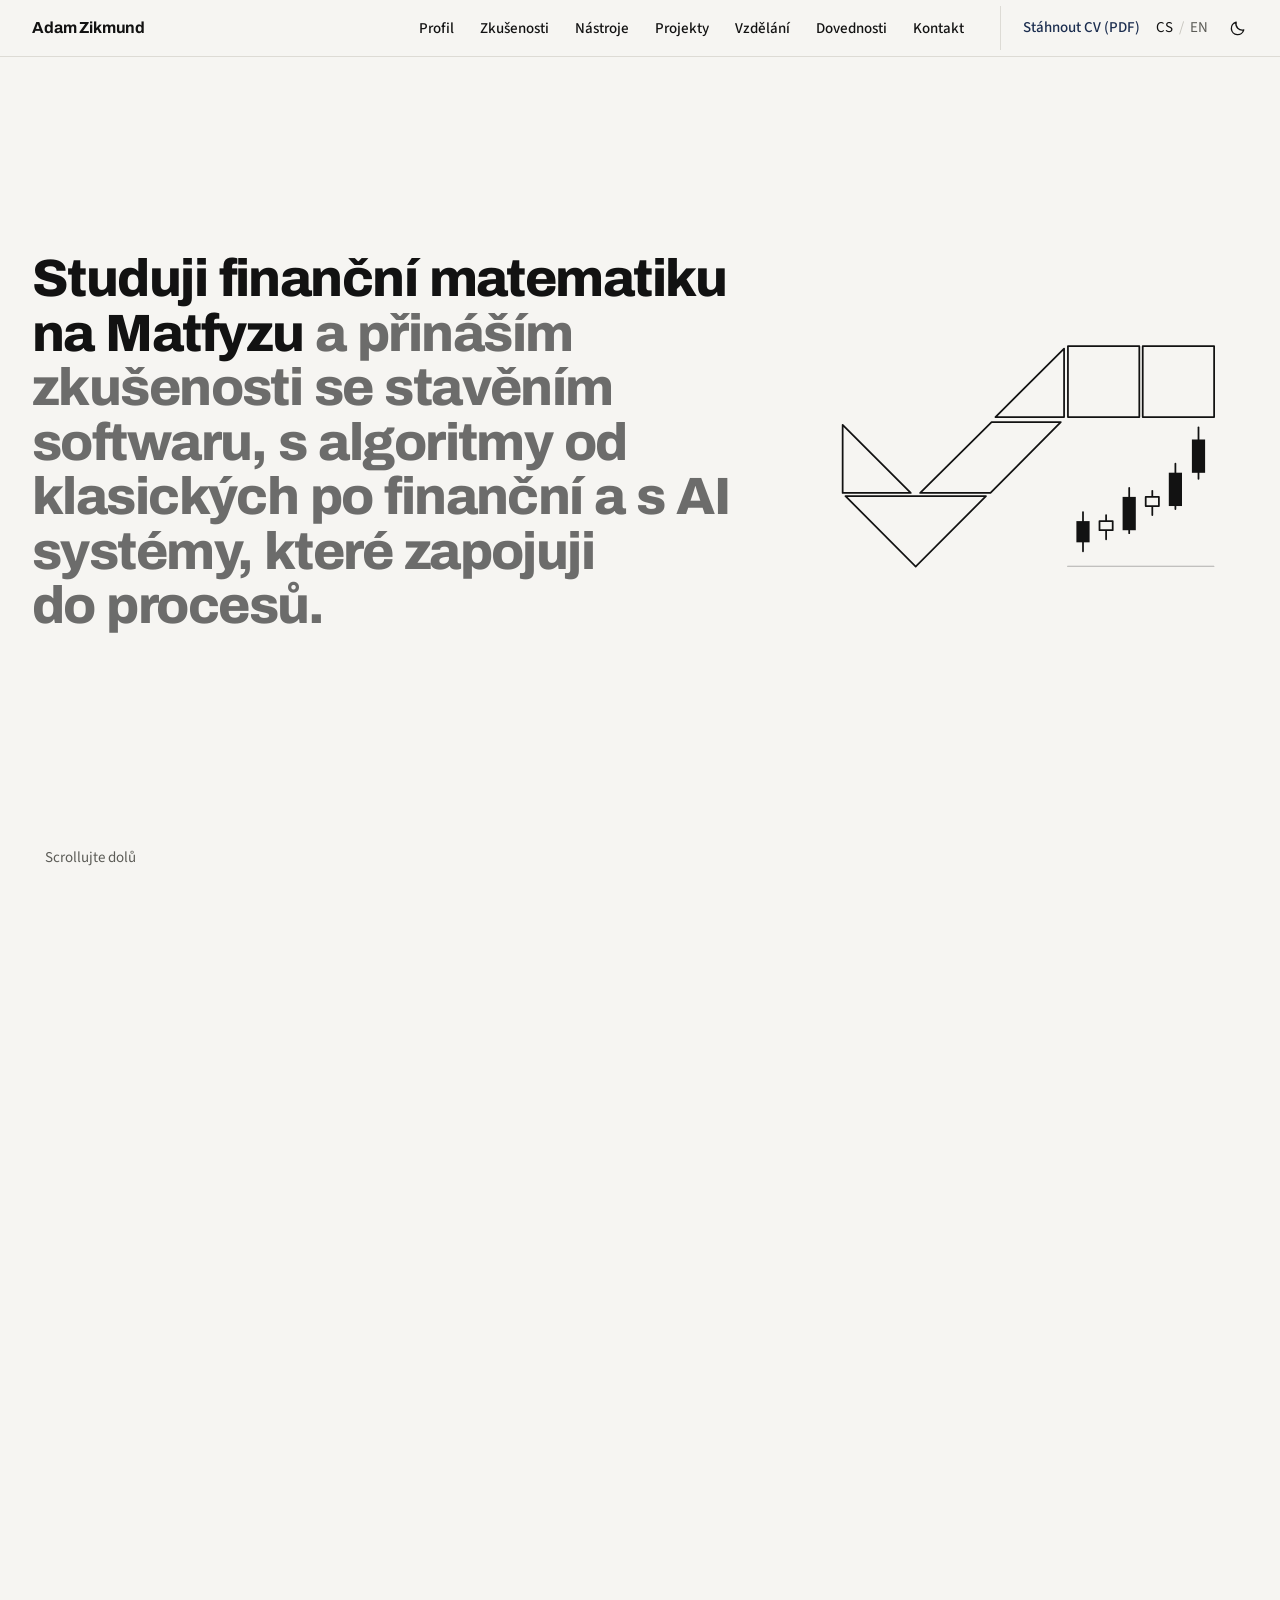
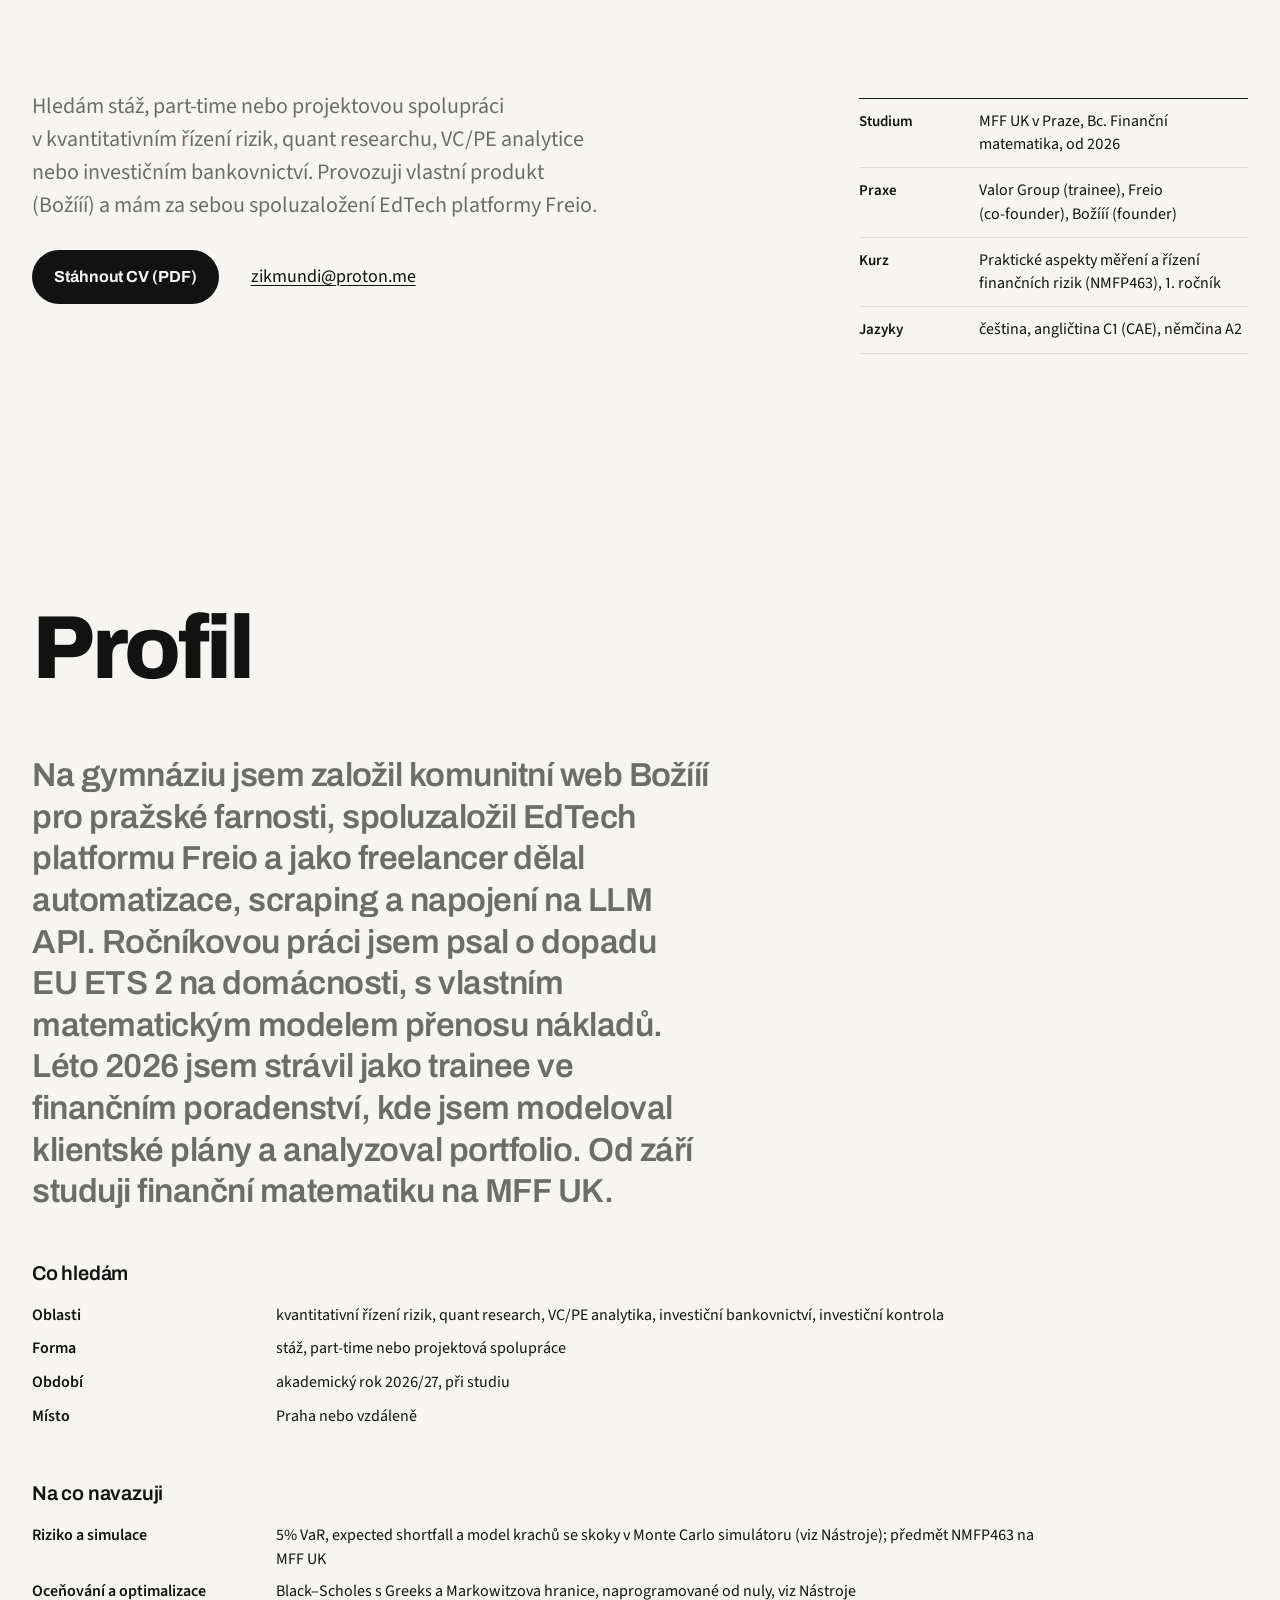
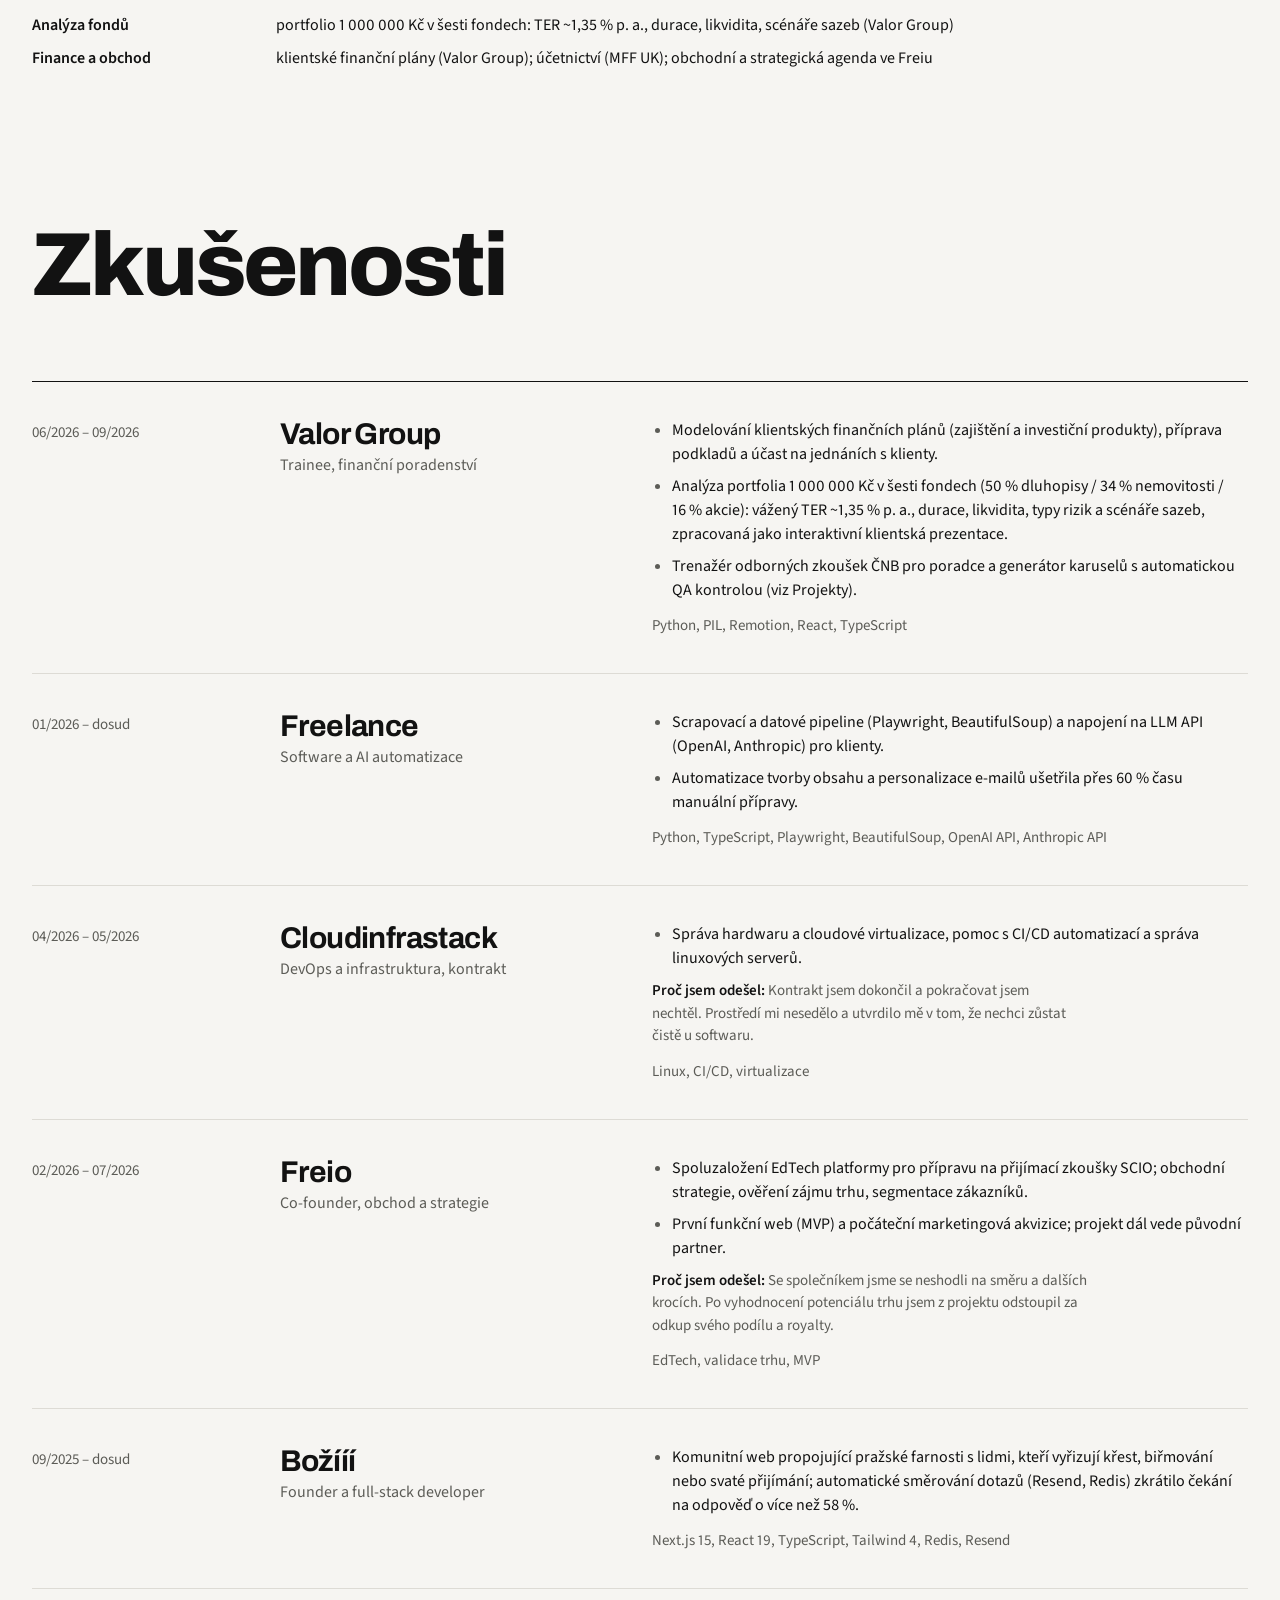
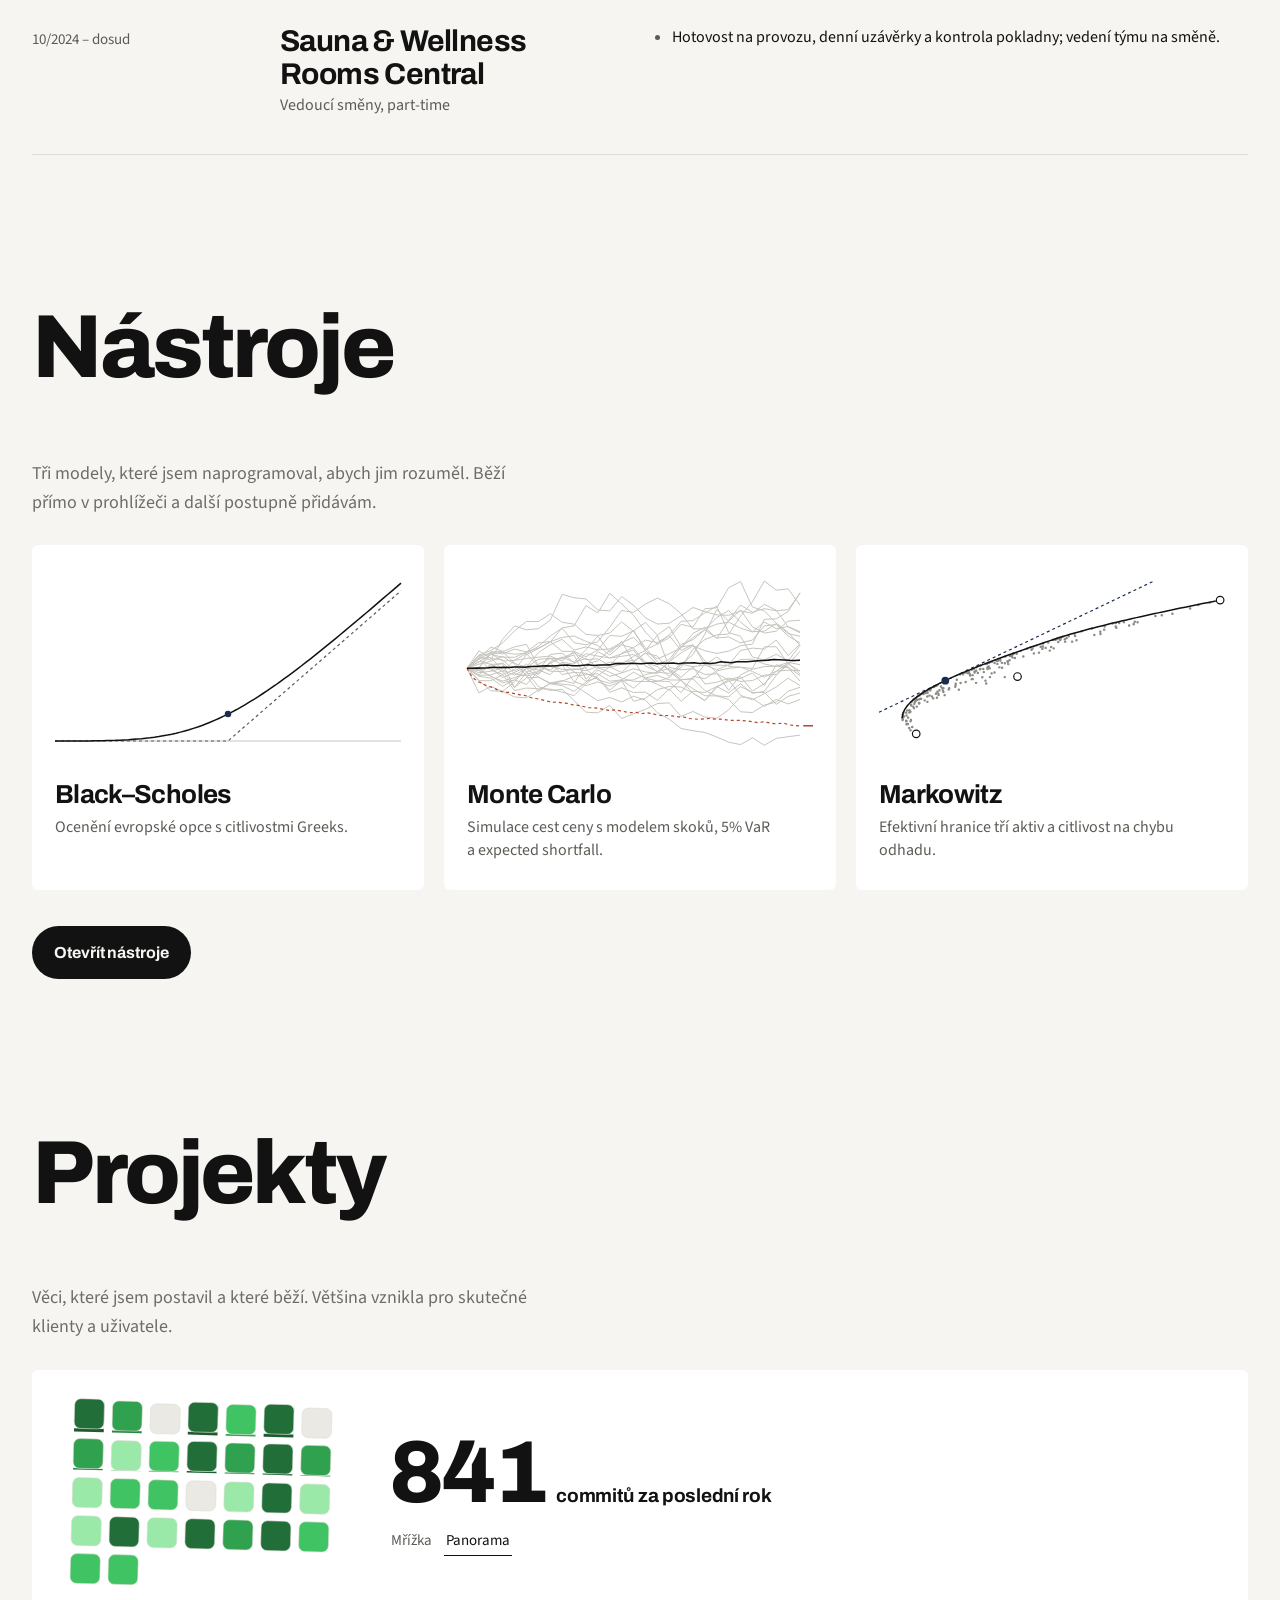
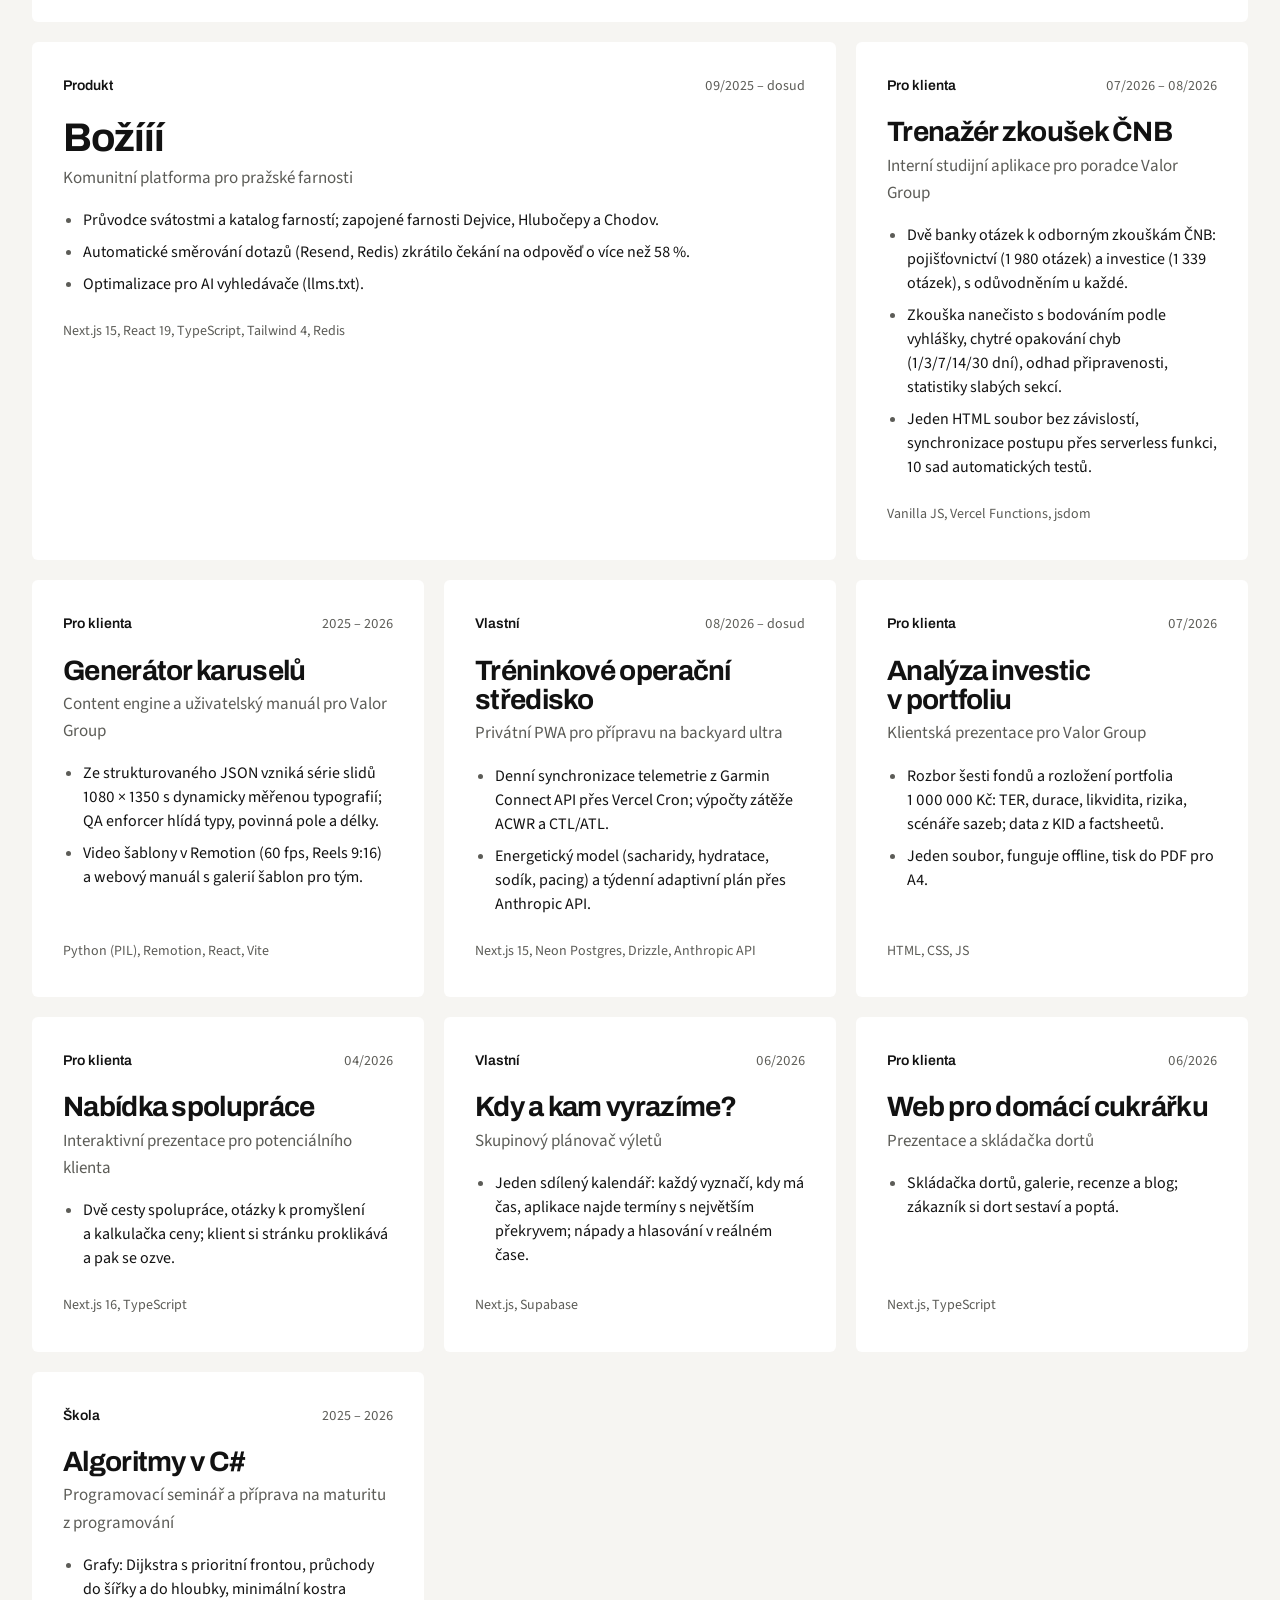
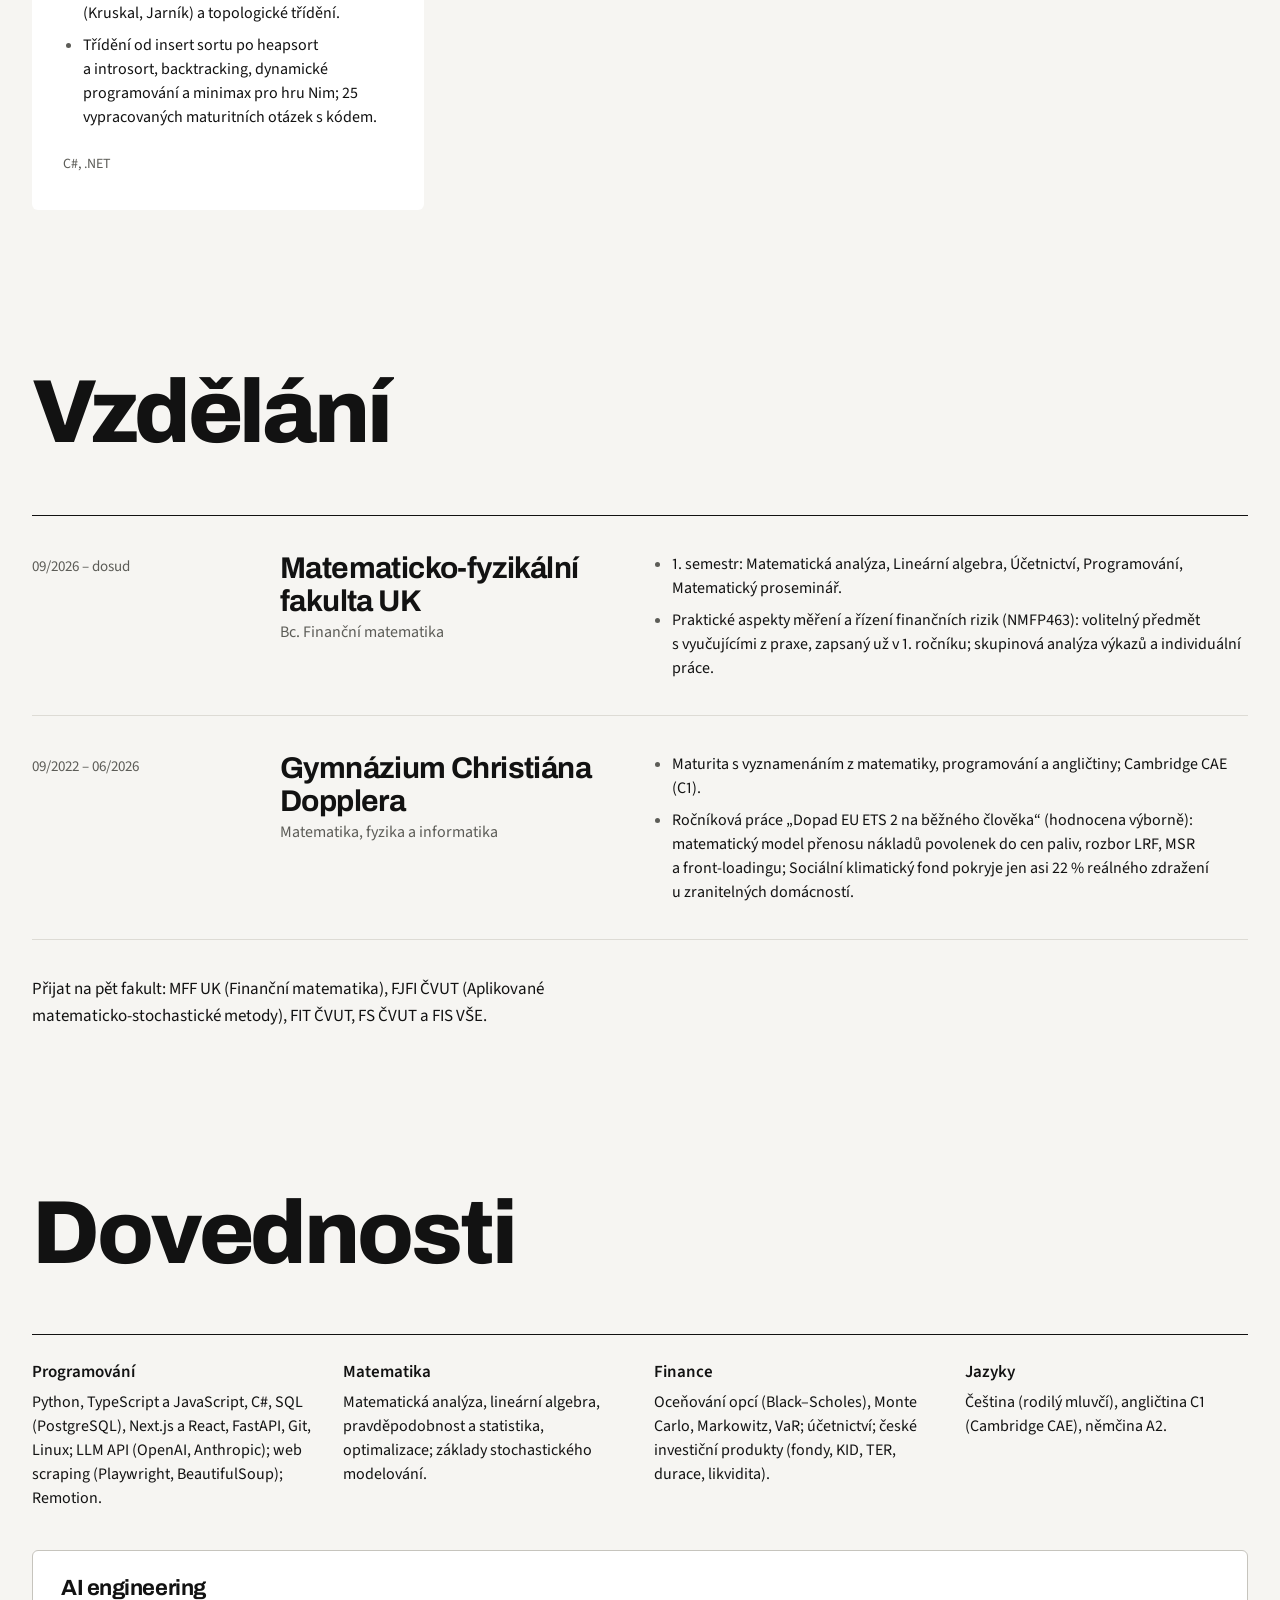
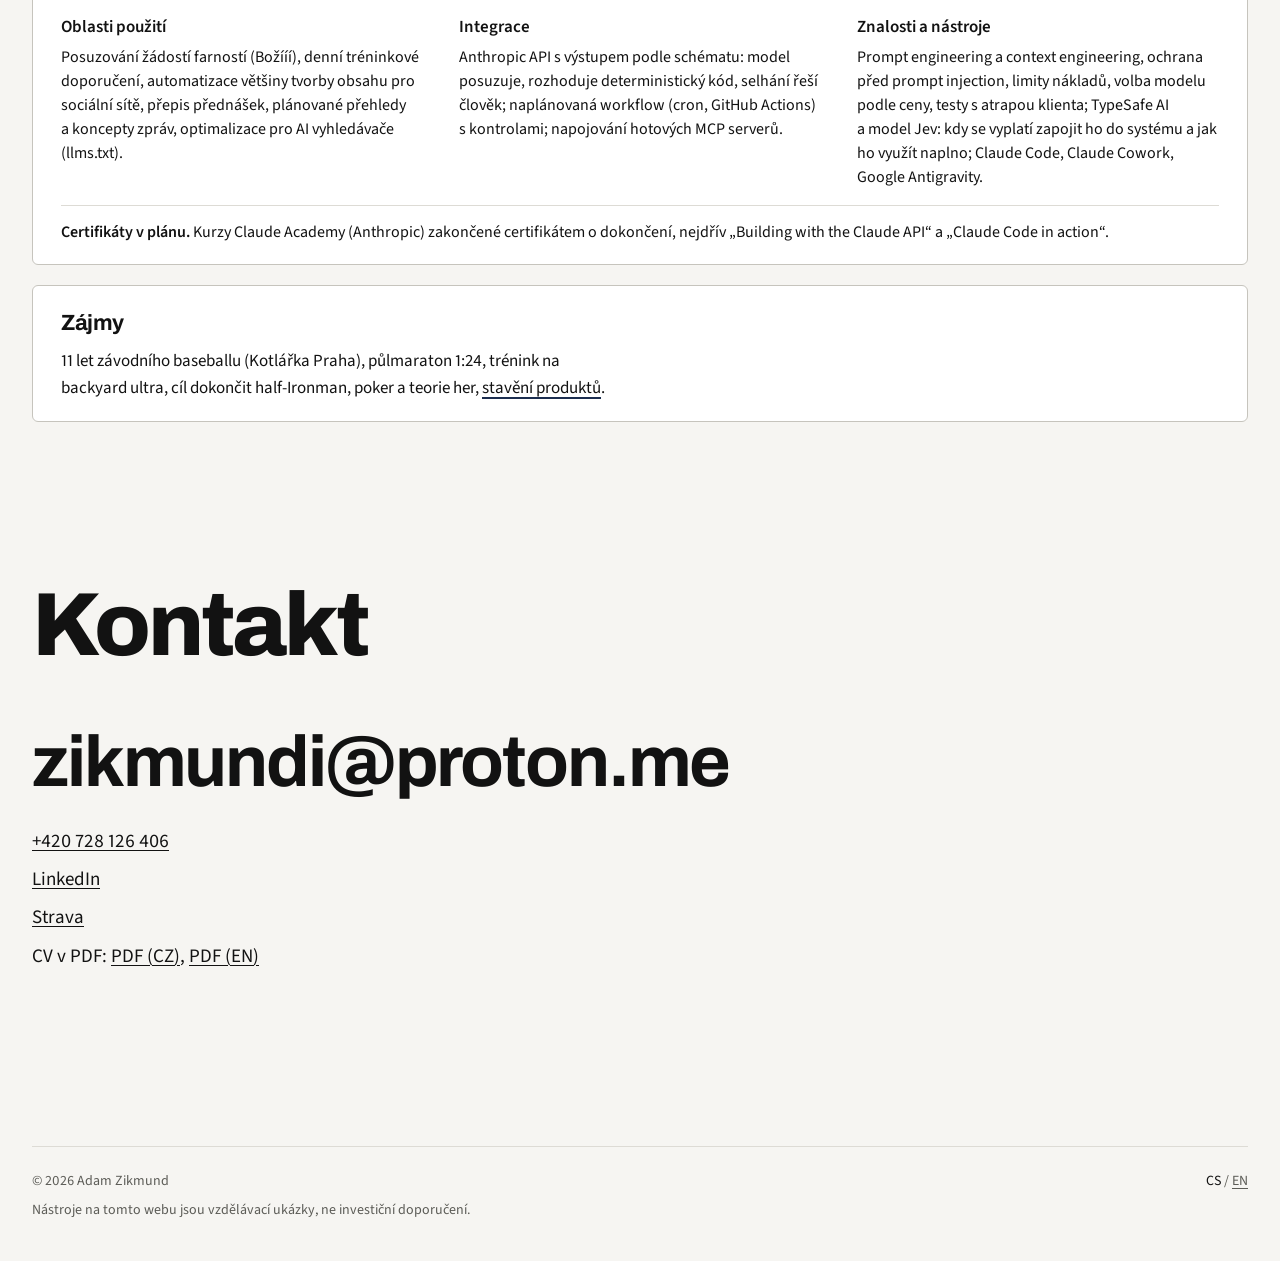
==== commit 04b6e062: "Kresba u stavění softwaru (okno aplikace s grafem) a karta Algoritmy v C# v Projektech (seminář a ma" ====
--- a/index.html
+++ b/index.html
@@ -61,8 +61,8 @@
 <main id="main">
 <section class="hero-track" data-hero>
   <div class="hero-pin">
-    <h1 id="hero-title" class="hero-title" data-magic="hero" data-art="art-hero"><span class="hero-sentence"><span class="w l0">Studuji</span> <span class="w l0" data-fig="mff">finanční</span> <span class="w l0" data-fig="mff">matematiku</span> <span class="w l0" data-fig="mff">na</span> <span class="w l0" data-fig="mff">Matfyzu</span> <span class="w">a přináším</span> <span class="w">zkušenosti</span> <span class="w">se</span> <span class="w">stavěním</span> <span class="w">softwaru,</span> <span class="w" data-fig="alg">s algoritmy</span> <span class="w" data-fig="alg">od</span> <span class="w" data-fig="alg">klasických</span> <span class="w" data-fig="fin">po</span> <span class="w" data-fig="fin">finanční</span> <span class="w" data-fig="ai">a s AI</span> <span class="w" data-fig="ai">systémy,</span> <span class="w">které</span> <span class="w" data-fig="proc">zapojuji</span> <span class="w" data-fig="proc">do procesů.</span></span></h1>
-    <div class="fig-art fig-art-hero" id="art-hero" aria-hidden="true"><svg class="fig" data-fig="mff" viewBox="0 0 400 400" fill="none" stroke="currentColor" stroke-width="1.6" stroke-linecap="round" stroke-linejoin="round" focusable="false"><path class="d" pathLength="1" d="M31.5 183.5L31.5 245.4L93.4 245.4Z"/><path class="d" pathLength="1" style="--t:120ms" d="M34.1 248.4L161.8 248.4L97.9 312.3Z"/><path class="d" pathLength="1" style="--t:240ms" d="M102 245.4L165.9 245.4L229.8 181L166.9 181Z"/><path class="d" pathLength="1" style="--t:360ms" d="M170.4 176.4L232.8 176.4L232.8 114.1Z"/><path class="d" pathLength="1" style="--t:480ms" d="M236.3 112L301.2 112L301.2 176.4L236.3 176.4Z"/><path class="d" pathLength="1" style="--t:600ms" d="M304.3 112L369.2 112L369.2 176.4L304.3 176.4Z"/><path class="g" d="M236 312L369 312"/><path class="d" pathLength="1" style="--t:760ms" d="M250 262.8L250 298.5"/><rect class="dot" x="244" y="271" width="12" height="19.3" style="--t:960ms"/><path class="d" pathLength="1" style="--t:850ms" d="M271 265.5L271 287.5"/><rect class="ring" x="265" y="271" width="12" height="8.3" style="--t:1050ms"/><path class="d" pathLength="1" style="--t:940ms" d="M292 240.8L292 282"/><rect class="dot" x="286" y="249" width="12" height="30.3" style="--t:1140ms"/><path class="d" pathLength="1" style="--t:1030ms" d="M313 243.5L313 265.5"/><rect class="ring" x="307" y="249" width="12" height="8.3" style="--t:1230ms"/><path class="d" pathLength="1" style="--t:1120ms" d="M334 218.8L334 260"/><rect class="dot" x="328" y="227" width="12" height="30.3" style="--t:1320ms"/><path class="d" pathLength="1" style="--t:1210ms" d="M355 185.8L355 232.5"/><rect class="dot" x="349" y="196.8" width="12" height="30.3" style="--t:1410ms"/></svg><svg class="fig" data-fig="alg" viewBox="0 0 400 400" fill="none" stroke="currentColor" stroke-width="1.6" stroke-linecap="round" stroke-linejoin="round" focusable="false"><path class="g" d="M60 120L150 70"/><path class="g" d="M150 70L255 92"/><path class="g" d="M255 92L345 140"/><path class="g" d="M60 120L105 215"/><path class="g" d="M150 70L205 185"/><path class="g" d="M255 92L205 185"/><path class="g" d="M345 140L305 240"/><path class="g" d="M105 215L205 185"/><path class="g" d="M205 185L305 240"/><path class="g" d="M105 215L80 315"/><path class="g" d="M205 185L200 300"/><path class="g" d="M305 240L200 300"/><path class="g" d="M80 315L200 300"/><path class="g" d="M200 300L330 335"/><path class="g" d="M305 240L330 335"/><path class="d" pathLength="1" style="--t:200ms" stroke-width="2.4" d="M60 120L105 215"/><path class="d" pathLength="1" style="--t:520ms" stroke-width="2.4" d="M105 215L205 185"/><path class="d" pathLength="1" style="--t:840ms" stroke-width="2.4" d="M205 185L200 300"/><path class="d" pathLength="1" style="--t:1160ms" stroke-width="2.4" d="M200 300L330 335"/><circle class="ring" cx="60" cy="120" r="9"/><circle class="dot" cx="60" cy="120" r="3.5" style="--t:100ms"/><circle class="dot" cx="150" cy="70" r="3.6"/><circle class="dot" cx="255" cy="92" r="3.6"/><circle class="dot" cx="345" cy="140" r="3.6"/><circle class="dot" cx="105" cy="215" r="3.6"/><circle class="dot" cx="205" cy="185" r="3.6"/><circle class="dot" cx="305" cy="240" r="3.6"/><circle class="dot" cx="80" cy="315" r="3.6"/><circle class="dot" cx="200" cy="300" r="3.6"/><circle class="ring" cx="330" cy="335" r="9"/><circle class="dot" cx="330" cy="335" r="3.5" style="--t:100ms"/></svg><svg class="fig" data-fig="fin" viewBox="0 0 400 400" fill="none" stroke="currentColor" stroke-width="1.6" stroke-linecap="round" stroke-linejoin="round" focusable="false"><path class="g" d="M40 205L290 205"/><path class="g" d="M290 50L290 360"/><path class="d" pathLength="1" d="M40 205L44.2 187.9L48.3 188.3L52.5 194.1L56.7 193.6L60.8 194.4L65 188.7L69.2 193.2L73.3 200.7L77.5 210.2L81.7 200.6L85.8 193.1L90 186.1L94.2 189.2L98.3 188.6L102.5 176.5L106.7 181.4L110.8 176L115 170.7L119.2 167L123.3 174.2L127.5 166.1L131.7 164.6L135.8 172.4L140 165.2L144.2 167.1L148.3 172.8L152.5 164.5L156.7 165.7L160.8 173.3L165 164.4L169.2 159.7L173.3 156.5L177.5 151.5L181.7 164.1L185.8 159.6L190 158.6L194.2 152.5L198.3 154L202.5 150L206.7 153.4L210.8 158.1L215 153.5L219.2 150.5L223.3 155.5L227.5 160L231.7 159.2L235.8 140.5L240 139.4L244.2 133.4L248.3 138.4L252.5 133.4L256.7 123.5L260.8 121.5L265 118.6L269.2 106.3L273.3 112.8L277.5 122.2L281.7 117.9L285.8 118.2L290 112.5"/><path class="d" pathLength="1" style="--t:120ms" d="M40 205L44.2 205.5L48.3 207.3L52.5 216.5L56.7 213.9L60.8 224.5L65 232L69.2 232L73.3 239.8L77.5 228.2L81.7 216.7L85.8 207.3L90 206.2L94.2 215.8L98.3 216.6L102.5 222.1L106.7 223.1L110.8 227.2L115 230.7L119.2 232.4L123.3 231.3L127.5 231.4L131.7 229.6L135.8 233.6L140 225.8L144.2 232.4L148.3 228.7L152.5 220.5L156.7 226.7L160.8 235.5L165 228.3L169.2 221.7L173.3 225.3L177.5 227.9L181.7 230.1L185.8 227.1L190 231.2L194.2 227.3L198.3 229.7L202.5 235.2L206.7 230.4L210.8 231L215 233.6L219.2 233.1L223.3 229.4L227.5 218.8L231.7 228.3L235.8 230.2L240 233.5L244.2 237L248.3 237.9L252.5 241.6L256.7 243.7L260.8 250.8L265 245.6L269.2 244.5L273.3 247.5L277.5 253L281.7 251.3L285.8 245.4L290 255.3"/><path class="d" pathLength="1" style="--t:240ms" d="M40 205L44.2 206.1L48.3 208.1L52.5 205.5L56.7 201.8L60.8 201.6L65 190.2L69.2 190.5L73.3 191L77.5 191.7L81.7 205.7L85.8 204.6L90 214.6L94.2 216.2L98.3 226.1L102.5 239.2L106.7 246.8L110.8 245.1L115 248.5L119.2 244.9L123.3 247.2L127.5 247.8L131.7 250L135.8 242.2L140 229.2L144.2 229.4L148.3 222.9L152.5 229.3L156.7 227L160.8 224.7L165 221.7L169.2 218.6L173.3 203.6L177.5 206L181.7 207.8L185.8 219.4L190 231L194.2 228.2L198.3 241.1L202.5 232.9L206.7 233.2L210.8 235.7L215 233.2L219.2 230.7L223.3 231.8L227.5 233.9L231.7 235.9L235.8 243.7L240 246.3L244.2 256.7L248.3 259.5L252.5 261.5L256.7 262.2L260.8 268.8L265 265.4L269.2 277.3L273.3 281L277.5 275.7L281.7 268L285.8 273L290 275.1"/><path class="d" pathLength="1" style="--t:360ms" d="M40 205L44.2 203.7L48.3 208L52.5 218.7L56.7 212.1L60.8 212.2L65 211.2L69.2 207.7L73.3 212.3L77.5 211.4L81.7 230.9L85.8 233L90 226.5L94.2 235.7L98.3 237.3L102.5 246L106.7 258.2L110.8 261.9L115 262.1L119.2 260.9L123.3 260.8L127.5 265.4L131.7 268.2L135.8 269L140 266.9L144.2 270.7L148.3 271.1L152.5 270.9L156.7 268.2L160.8 272.9L165 273.4L169.2 278.7L173.3 281.8L177.5 274.6L181.7 265.8L185.8 258L190 259L194.2 264.4L198.3 244.1L202.5 237L206.7 241.6L210.8 242.3L215 246.9L219.2 251.3L223.3 254.8L227.5 254.6L231.7 266.3L235.8 265.4L240 270.7L244.2 277.5L248.3 275.7L252.5 276.5L256.7 273.1L260.8 270.1L265 278.1L269.2 289.6L273.3 280.9L277.5 294L281.7 296.5L285.8 310.9L290 307.9"/><path class="d" pathLength="1" style="--t:480ms" d="M40 205L44.2 206.3L48.3 205.3L52.5 199.2L56.7 198L60.8 198.7L65 200.9L69.2 198.2L73.3 197.5L77.5 210.5L81.7 210L85.8 214L90 214.9L94.2 231L98.3 223.7L102.5 236.1L106.7 241.1L110.8 239.6L115 238.7L119.2 232.2L123.3 234.8L127.5 232.9L131.7 225.2L135.8 229.4L140 231L144.2 223.9L148.3 226.6L152.5 226.6L156.7 227.6L160.8 225L165 221.5L169.2 220.4L173.3 220.9L177.5 225.3L181.7 217.6L185.8 217.1L190 216.6L194.2 223L198.3 228.7L202.5 232.9L206.7 229.9L210.8 222.7L215 217L219.2 222.8L223.3 219.5L227.5 213L231.7 218.9L235.8 205.8L240 216.1L244.2 212.7L248.3 209L252.5 203.6L256.7 213.2L260.8 216.8L265 212.9L269.2 226L273.3 220.9L277.5 223.9L281.7 228.5L285.8 234.5L290 239.2"/><path class="d" pathLength="1" style="--t:600ms" d="M40 205L44.2 202.4L48.3 193.1L52.5 194.9L56.7 192.9L60.8 188.6L65 182.8L69.2 186.4L73.3 185.6L77.5 183.1L81.7 180.9L85.8 185.5L90 184.1L94.2 186.8L98.3 182.9L102.5 181.9L106.7 190.6L110.8 187.6L115 175L119.2 167.2L123.3 163.5L127.5 167.6L131.7 174L135.8 187.3L140 178.8L144.2 187.8L148.3 194.6L152.5 192.5L156.7 179.9L160.8 180.8L165 183.8L169.2 180.1L173.3 182.1L177.5 192.4L181.7 177.8L185.8 174L190 183.8L194.2 174.2L198.3 177.3L202.5 177.8L206.7 186.4L210.8 179.4L215 175.5L219.2 172.4L223.3 168.2L227.5 166.8L231.7 160.1L235.8 154.1L240 146.5L244.2 141.4L248.3 135.6L252.5 137L256.7 117L260.8 109.6L265 112.9L269.2 114.6L273.3 118.2L277.5 125L281.7 117.5L285.8 124.3L290 124.4"/><path class="d" pathLength="1" style="--t:720ms" d="M40 205L44.2 205.9L48.3 202.7L52.5 207.5L56.7 210.9L60.8 214.5L65 208.2L69.2 199.8L73.3 198.5L77.5 194.5L81.7 198.3L85.8 193.2L90 179.8L94.2 180.3L98.3 185.3L102.5 186.4L106.7 192.3L110.8 182.2L115 181L119.2 185L123.3 182.7L127.5 182.1L131.7 185.5L135.8 185.3L140 189.5L144.2 180L148.3 178.7L152.5 187L156.7 187.4L160.8 195L165 193.1L169.2 193.2L173.3 201.2L177.5 195.1L181.7 198.3L185.8 199.3L190 200.7L194.2 184.7L198.3 189.7L202.5 189.8L206.7 193.9L210.8 191.3L215 199.6L219.2 195.5L223.3 197.1L227.5 189.3L231.7 185.2L235.8 196.2L240 196.1L244.2 190L248.3 181.3L252.5 187.8L256.7 197.2L260.8 202.7L265 200.6L269.2 208.3L273.3 197.1L277.5 188.5L281.7 182.5L285.8 176.3L290 184.7"/><path class="d" pathLength="1" style="--t:900ms" d="M290.5 50L290.6 54L290.8 58L291 62L291.3 66L291.6 70L292 74L292.5 78L293.1 82L293.9 86L294.7 90L295.7 94L296.9 98L298.3 102L299.8 106L301.6 110L303.6 114L305.9 118L308.3 122L311.1 126L314 130L317.2 134L320.6 138L324.2 142L327.9 146L331.7 150L335.7 154L339.6 158L343.5 162L347.3 166L351 170L354.4 174L357.6 178L360.4 182L362.9 186L364.9 190L366.4 194L367.5 198L368 202L367.9 206L367.3 210L366.2 214L364.6 218L362.5 222L360 226L357.1 230L353.9 234L350.4 238L346.7 242L342.9 246L339 250L335 254L331.1 258L327.3 262L323.6 266L320 270L316.7 274L313.5 278L310.6 282L307.9 286L305.5 290L303.3 294L301.3 298L299.6 302L298 306L296.7 310L295.6 314L294.6 318L293.7 322L293 326L292.4 330L292 334L291.6 338L291.2 342L291 346L290.7 350L290.6 354L290.4 358"/><circle class="dot" cx="290" cy="112.5" r="2.8" style="--t:1300ms"/><circle class="dot" cx="290" cy="255.3" r="2.8" style="--t:1360ms"/><circle class="dot" cx="290" cy="275.1" r="2.8" style="--t:1420ms"/><circle class="dot" cx="290" cy="307.9" r="2.8" style="--t:1480ms"/><circle class="dot" cx="290" cy="239.2" r="2.8" style="--t:1540ms"/><circle class="dot" cx="290" cy="124.4" r="2.8" style="--t:1600ms"/><circle class="dot" cx="290" cy="184.7" r="2.8" style="--t:1660ms"/></svg><svg class="fig" data-fig="ai" viewBox="0 0 400 400" fill="none" stroke="currentColor" stroke-width="1.6" stroke-linecap="round" stroke-linejoin="round" focusable="false"><path class="g" d="M70 122L160 70"/><path class="g" d="M70 122L160 122"/><path class="g" d="M70 122L160 174"/><path class="g" d="M70 122L160 226"/><path class="g" d="M70 122L160 278"/><path class="g" d="M70 122L160 330"/><path class="g" d="M70 174L160 70"/><path class="g" d="M70 174L160 122"/><path class="g" d="M70 174L160 174"/><path class="g" d="M70 174L160 226"/><path class="g" d="M70 174L160 278"/><path class="g" d="M70 174L160 330"/><path class="g" d="M70 226L160 70"/><path class="g" d="M70 226L160 122"/><path class="g" d="M70 226L160 174"/><path class="g" d="M70 226L160 226"/><path class="g" d="M70 226L160 278"/><path class="g" d="M70 226L160 330"/><path class="g" d="M70 278L160 70"/><path class="g" d="M70 278L160 122"/><path class="g" d="M70 278L160 174"/><path class="g" d="M70 278L160 226"/><path class="g" d="M70 278L160 278"/><path class="g" d="M70 278L160 330"/><path class="g" d="M160 70L250 70"/><path class="g" d="M160 70L250 122"/><path class="g" d="M160 70L250 174"/><path class="g" d="M160 70L250 226"/><path class="g" d="M160 70L250 278"/><path class="g" d="M160 70L250 330"/><path class="g" d="M160 122L250 70"/><path class="g" d="M160 122L250 122"/><path class="g" d="M160 122L250 174"/><path class="g" d="M160 122L250 226"/><path class="g" d="M160 122L250 278"/><path class="g" d="M160 122L250 330"/><path class="g" d="M160 174L250 70"/><path class="g" d="M160 174L250 122"/><path class="g" d="M160 174L250 174"/><path class="g" d="M160 174L250 226"/><path class="g" d="M160 174L250 278"/><path class="g" d="M160 174L250 330"/><path class="g" d="M160 226L250 70"/><path class="g" d="M160 226L250 122"/><path class="g" d="M160 226L250 174"/><path class="g" d="M160 226L250 226"/><path class="g" d="M160 226L250 278"/><path class="g" d="M160 226L250 330"/><path class="g" d="M160 278L250 70"/><path class="g" d="M160 278L250 122"/><path class="g" d="M160 278L250 174"/><path class="g" d="M160 278L250 226"/><path class="g" d="M160 278L250 278"/><path class="g" d="M160 278L250 330"/><path class="g" d="M160 330L250 70"/><path class="g" d="M160 330L250 122"/><path class="g" d="M160 330L250 174"/><path class="g" d="M160 330L250 226"/><path class="g" d="M160 330L250 278"/><path class="g" d="M160 330L250 330"/><path class="g" d="M250 70L340 148"/><path class="g" d="M250 70L340 200"/><path class="g" d="M250 70L340 252"/><path class="g" d="M250 122L340 148"/><path class="g" d="M250 122L340 200"/><path class="g" d="M250 122L340 252"/><path class="g" d="M250 174L340 148"/><path class="g" d="M250 174L340 200"/><path class="g" d="M250 174L340 252"/><path class="g" d="M250 226L340 148"/><path class="g" d="M250 226L340 200"/><path class="g" d="M250 226L340 252"/><path class="g" d="M250 278L340 148"/><path class="g" d="M250 278L340 200"/><path class="g" d="M250 278L340 252"/><path class="g" d="M250 330L340 148"/><path class="g" d="M250 330L340 200"/><path class="g" d="M250 330L340 252"/><path class="d" pathLength="1" style="--t:150ms" stroke-width="2.2" d="M70 174L160 174"/><path class="d" pathLength="1" style="--t:480ms" stroke-width="2.2" d="M160 174L250 226"/><path class="d" pathLength="1" style="--t:810ms" stroke-width="2.2" d="M250 226L340 200"/><path class="d" pathLength="1" style="--t:270ms" stroke-width="2.2" d="M70 226L160 278"/><path class="d" pathLength="1" style="--t:600ms" stroke-width="2.2" d="M160 278L250 122"/><path class="d" pathLength="1" style="--t:930ms" stroke-width="2.2" d="M250 122L340 200"/><path class="d" pathLength="1" style="--t:390ms" stroke-width="2.2" d="M70 122L160 122"/><path class="d" pathLength="1" style="--t:720ms" stroke-width="2.2" d="M160 122L250 174"/><path class="d" pathLength="1" style="--t:1050ms" stroke-width="2.2" d="M250 174L340 148"/><circle class="ring" cx="70" cy="122" r="7"/><circle class="ring" cx="70" cy="174" r="7"/><circle class="ring" cx="70" cy="226" r="7"/><circle class="ring" cx="70" cy="278" r="7"/><circle class="ring" cx="160" cy="70" r="7"/><circle class="ring" cx="160" cy="122" r="7"/><circle class="ring" cx="160" cy="174" r="7"/><circle class="ring" cx="160" cy="226" r="7"/><circle class="ring" cx="160" cy="278" r="7"/><circle class="ring" cx="160" cy="330" r="7"/><circle class="ring" cx="250" cy="70" r="7"/><circle class="ring" cx="250" cy="122" r="7"/><circle class="ring" cx="250" cy="174" r="7"/><circle class="ring" cx="250" cy="226" r="7"/><circle class="ring" cx="250" cy="278" r="7"/><circle class="ring" cx="250" cy="330" r="7"/><circle class="ring" cx="340" cy="148" r="7"/><circle class="ring" cx="340" cy="200" r="7"/><circle class="ring" cx="340" cy="252" r="7"/><circle class="dot" cx="70" cy="174" r="3.4" style="--t:300ms"/><circle class="dot" cx="160" cy="174" r="3.4" style="--t:630ms"/><circle class="dot" cx="250" cy="226" r="3.4" style="--t:960ms"/><circle class="dot" cx="340" cy="200" r="3.4" style="--t:1290ms"/><circle class="dot" cx="70" cy="226" r="3.4" style="--t:300ms"/><circle class="dot" cx="160" cy="278" r="3.4" style="--t:630ms"/><circle class="dot" cx="250" cy="122" r="3.4" style="--t:960ms"/><circle class="dot" cx="70" cy="122" r="3.4" style="--t:300ms"/><circle class="dot" cx="160" cy="122" r="3.4" style="--t:630ms"/><circle class="dot" cx="250" cy="174" r="3.4" style="--t:960ms"/><circle class="dot" cx="340" cy="148" r="3.4" style="--t:1290ms"/></svg><svg class="fig" data-fig="proc" viewBox="0 0 400 400" fill="none" stroke="currentColor" stroke-width="1.6" stroke-linecap="round" stroke-linejoin="round" focusable="false"><path class="d" pathLength="1" d="M50 70H160Q170 70 170 80V140Q170 150 160 150H50Q40 150 40 140V80Q40 70 50 70Z"/><path class="d" pathLength="1" style="--t:450ms" d="M240 70H350Q360 70 360 80V140Q360 150 350 150H240Q230 150 230 140V80Q230 70 240 70Z"/><path class="d" pathLength="1" style="--t:900ms" d="M240 250H350Q360 250 360 260V320Q360 330 350 330H240Q230 330 230 320V260Q230 250 240 250Z"/><path class="d" pathLength="1" style="--t:1350ms" d="M50 250H160Q170 250 170 260V320Q170 330 160 330H50Q40 330 40 320V260Q40 250 50 250Z"/><path class="d" pathLength="1" style="--t:250ms" d="M178 110L222 110"/><path class="d" pathLength="1" style="--t:700ms" d="M213.9 113.9L222 110L213.9 106.1"/><path class="d" pathLength="1" style="--t:700ms" d="M295 158L295 242"/><path class="d" pathLength="1" style="--t:1150ms" d="M291.1 233.9L295 242L298.9 233.9"/><path class="d" pathLength="1" style="--t:1150ms" d="M222 290L178 290"/><path class="d" pathLength="1" style="--t:1600ms" d="M186.1 286.1L178 290L186.1 293.9"/><path class="g" d="M60 92L150 92"/><path class="g" d="M60 110L132 110"/><path class="g" d="M60 128L114 128"/><path class="d" pathLength="1" style="--t:600ms" d="M262 97L295 86"/><path class="d" pathLength="1" style="--t:640ms" d="M262 97L295 110"/><path class="d" pathLength="1" style="--t:680ms" d="M262 123L295 110"/><path class="d" pathLength="1" style="--t:720ms" d="M262 123L295 134"/><path class="d" pathLength="1" style="--t:760ms" d="M295 86L328 110"/><path class="d" pathLength="1" style="--t:800ms" d="M295 110L328 110"/><path class="d" pathLength="1" style="--t:840ms" d="M295 134L328 110"/><circle class="dot" cx="262" cy="97" r="3.2" style="--t:650ms"/><circle class="dot" cx="262" cy="123" r="3.2" style="--t:650ms"/><circle class="dot" cx="295" cy="86" r="3.2" style="--t:650ms"/><circle class="dot" cx="295" cy="110" r="3.2" style="--t:650ms"/><circle class="dot" cx="295" cy="134" r="3.2" style="--t:650ms"/><circle class="dot" cx="328" cy="110" r="3.2" style="--t:650ms"/><path class="d" pathLength="1" style="--t:1050ms" stroke-width="2.4" d="M272 292L288 308L320 274"/><path class="g" d="M62 272L148 272"/><path class="g" d="M62 290L148 290"/><path class="g" d="M62 308L118 308"/></svg></div>
+    <h1 id="hero-title" class="hero-title" data-magic="hero" data-art="art-hero"><span class="hero-sentence"><span class="w l0">Studuji</span> <span class="w l0" data-fig="mff">finanční</span> <span class="w l0" data-fig="mff">matematiku</span> <span class="w l0" data-fig="mff">na</span> <span class="w l0" data-fig="mff">Matfyzu</span> <span class="w">a přináším</span> <span class="w">zkušenosti</span> <span class="w">se</span> <span class="w" data-fig="sw">stavěním</span> <span class="w" data-fig="sw">softwaru,</span> <span class="w" data-fig="alg">s algoritmy</span> <span class="w" data-fig="alg">od</span> <span class="w" data-fig="alg">klasických</span> <span class="w" data-fig="fin">po</span> <span class="w" data-fig="fin">finanční</span> <span class="w" data-fig="ai">a s AI</span> <span class="w" data-fig="ai">systémy,</span> <span class="w">které</span> <span class="w" data-fig="proc">zapojuji</span> <span class="w" data-fig="proc">do procesů.</span></span></h1>
+    <div class="fig-art fig-art-hero" id="art-hero" aria-hidden="true"><svg class="fig" data-fig="mff" viewBox="0 0 400 400" fill="none" stroke="currentColor" stroke-width="1.6" stroke-linecap="round" stroke-linejoin="round" focusable="false"><path class="d" pathLength="1" d="M31.5 183.5L31.5 245.4L93.4 245.4Z"/><path class="d" pathLength="1" style="--t:120ms" d="M34.1 248.4L161.8 248.4L97.9 312.3Z"/><path class="d" pathLength="1" style="--t:240ms" d="M102 245.4L165.9 245.4L229.8 181L166.9 181Z"/><path class="d" pathLength="1" style="--t:360ms" d="M170.4 176.4L232.8 176.4L232.8 114.1Z"/><path class="d" pathLength="1" style="--t:480ms" d="M236.3 112L301.2 112L301.2 176.4L236.3 176.4Z"/><path class="d" pathLength="1" style="--t:600ms" d="M304.3 112L369.2 112L369.2 176.4L304.3 176.4Z"/><path class="g" d="M236 312L369 312"/><path class="d" pathLength="1" style="--t:760ms" d="M250 262.8L250 298.5"/><rect class="dot" x="244" y="271" width="12" height="19.3" style="--t:960ms"/><path class="d" pathLength="1" style="--t:850ms" d="M271 265.5L271 287.5"/><rect class="ring" x="265" y="271" width="12" height="8.3" style="--t:1050ms"/><path class="d" pathLength="1" style="--t:940ms" d="M292 240.8L292 282"/><rect class="dot" x="286" y="249" width="12" height="30.3" style="--t:1140ms"/><path class="d" pathLength="1" style="--t:1030ms" d="M313 243.5L313 265.5"/><rect class="ring" x="307" y="249" width="12" height="8.3" style="--t:1230ms"/><path class="d" pathLength="1" style="--t:1120ms" d="M334 218.8L334 260"/><rect class="dot" x="328" y="227" width="12" height="30.3" style="--t:1320ms"/><path class="d" pathLength="1" style="--t:1210ms" d="M355 185.8L355 232.5"/><rect class="dot" x="349" y="196.8" width="12" height="30.3" style="--t:1410ms"/></svg><svg class="fig" data-fig="sw" viewBox="0 0 400 400" fill="none" stroke="currentColor" stroke-width="1.6" stroke-linecap="round" stroke-linejoin="round" focusable="false"><path class="d" pathLength="1" d="M56 74H344Q356 74 356 86V314Q356 326 344 326H56Q44 326 44 314V86Q44 74 56 74Z"/><path class="d" pathLength="1" style="--t:260ms" d="M44 104L356 104"/><circle class="ring" cx="64" cy="89" r="4.2" style="--t:320ms"/><circle class="ring" cx="79" cy="89" r="4.2" style="--t:380ms"/><circle class="ring" cx="94" cy="89" r="4.2" style="--t:440ms"/><path class="d" pathLength="1" style="--t:420ms" d="M124 104L124 326"/><path class="g" d="M62 132L106 132"/><path class="g" d="M62 156L94 156"/><path class="g" d="M62 180L106 180"/><path class="g" d="M62 204L94 204"/><path class="d" pathLength="1" style="--t:560ms" stroke-width="2.4" d="M62 132L106 132"/><path class="d" pathLength="1" style="--t:640ms" d="M150 122H330Q338 122 338 130V214Q338 222 330 222H150Q142 222 142 214V130Q142 122 150 122Z"/><path class="d" pathLength="1" style="--t:900ms" stroke-width="2" d="M156 192.2L177 186.4L198 189.3L219 177.8L240 180.6L261 168.4L282 172L303 159L324 154.7"/><path class="g" d="M164 248L298 248"/><circle class="dot" cx="148" cy="248" r="4" style="--t:1100ms"/><path class="g" d="M164 274L268 274"/><circle class="ring" cx="148" cy="274" r="4.2" style="--t:1190ms"/><path class="g" d="M164 300L298 300"/><circle class="ring" cx="148" cy="300" r="4.2" style="--t:1280ms"/></svg><svg class="fig" data-fig="alg" viewBox="0 0 400 400" fill="none" stroke="currentColor" stroke-width="1.6" stroke-linecap="round" stroke-linejoin="round" focusable="false"><path class="g" d="M60 120L150 70"/><path class="g" d="M150 70L255 92"/><path class="g" d="M255 92L345 140"/><path class="g" d="M60 120L105 215"/><path class="g" d="M150 70L205 185"/><path class="g" d="M255 92L205 185"/><path class="g" d="M345 140L305 240"/><path class="g" d="M105 215L205 185"/><path class="g" d="M205 185L305 240"/><path class="g" d="M105 215L80 315"/><path class="g" d="M205 185L200 300"/><path class="g" d="M305 240L200 300"/><path class="g" d="M80 315L200 300"/><path class="g" d="M200 300L330 335"/><path class="g" d="M305 240L330 335"/><path class="d" pathLength="1" style="--t:200ms" stroke-width="2.4" d="M60 120L105 215"/><path class="d" pathLength="1" style="--t:520ms" stroke-width="2.4" d="M105 215L205 185"/><path class="d" pathLength="1" style="--t:840ms" stroke-width="2.4" d="M205 185L200 300"/><path class="d" pathLength="1" style="--t:1160ms" stroke-width="2.4" d="M200 300L330 335"/><circle class="ring" cx="60" cy="120" r="9"/><circle class="dot" cx="60" cy="120" r="3.5" style="--t:100ms"/><circle class="dot" cx="150" cy="70" r="3.6"/><circle class="dot" cx="255" cy="92" r="3.6"/><circle class="dot" cx="345" cy="140" r="3.6"/><circle class="dot" cx="105" cy="215" r="3.6"/><circle class="dot" cx="205" cy="185" r="3.6"/><circle class="dot" cx="305" cy="240" r="3.6"/><circle class="dot" cx="80" cy="315" r="3.6"/><circle class="dot" cx="200" cy="300" r="3.6"/><circle class="ring" cx="330" cy="335" r="9"/><circle class="dot" cx="330" cy="335" r="3.5" style="--t:100ms"/></svg><svg class="fig" data-fig="fin" viewBox="0 0 400 400" fill="none" stroke="currentColor" stroke-width="1.6" stroke-linecap="round" stroke-linejoin="round" focusable="false"><path class="g" d="M40 205L290 205"/><path class="g" d="M290 50L290 360"/><path class="d" pathLength="1" d="M40 205L44.2 187.9L48.3 188.3L52.5 194.1L56.7 193.6L60.8 194.4L65 188.7L69.2 193.2L73.3 200.7L77.5 210.2L81.7 200.6L85.8 193.1L90 186.1L94.2 189.2L98.3 188.6L102.5 176.5L106.7 181.4L110.8 176L115 170.7L119.2 167L123.3 174.2L127.5 166.1L131.7 164.6L135.8 172.4L140 165.2L144.2 167.1L148.3 172.8L152.5 164.5L156.7 165.7L160.8 173.3L165 164.4L169.2 159.7L173.3 156.5L177.5 151.5L181.7 164.1L185.8 159.6L190 158.6L194.2 152.5L198.3 154L202.5 150L206.7 153.4L210.8 158.1L215 153.5L219.2 150.5L223.3 155.5L227.5 160L231.7 159.2L235.8 140.5L240 139.4L244.2 133.4L248.3 138.4L252.5 133.4L256.7 123.5L260.8 121.5L265 118.6L269.2 106.3L273.3 112.8L277.5 122.2L281.7 117.9L285.8 118.2L290 112.5"/><path class="d" pathLength="1" style="--t:120ms" d="M40 205L44.2 205.5L48.3 207.3L52.5 216.5L56.7 213.9L60.8 224.5L65 232L69.2 232L73.3 239.8L77.5 228.2L81.7 216.7L85.8 207.3L90 206.2L94.2 215.8L98.3 216.6L102.5 222.1L106.7 223.1L110.8 227.2L115 230.7L119.2 232.4L123.3 231.3L127.5 231.4L131.7 229.6L135.8 233.6L140 225.8L144.2 232.4L148.3 228.7L152.5 220.5L156.7 226.7L160.8 235.5L165 228.3L169.2 221.7L173.3 225.3L177.5 227.9L181.7 230.1L185.8 227.1L190 231.2L194.2 227.3L198.3 229.7L202.5 235.2L206.7 230.4L210.8 231L215 233.6L219.2 233.1L223.3 229.4L227.5 218.8L231.7 228.3L235.8 230.2L240 233.5L244.2 237L248.3 237.9L252.5 241.6L256.7 243.7L260.8 250.8L265 245.6L269.2 244.5L273.3 247.5L277.5 253L281.7 251.3L285.8 245.4L290 255.3"/><path class="d" pathLength="1" style="--t:240ms" d="M40 205L44.2 206.1L48.3 208.1L52.5 205.5L56.7 201.8L60.8 201.6L65 190.2L69.2 190.5L73.3 191L77.5 191.7L81.7 205.7L85.8 204.6L90 214.6L94.2 216.2L98.3 226.1L102.5 239.2L106.7 246.8L110.8 245.1L115 248.5L119.2 244.9L123.3 247.2L127.5 247.8L131.7 250L135.8 242.2L140 229.2L144.2 229.4L148.3 222.9L152.5 229.3L156.7 227L160.8 224.7L165 221.7L169.2 218.6L173.3 203.6L177.5 206L181.7 207.8L185.8 219.4L190 231L194.2 228.2L198.3 241.1L202.5 232.9L206.7 233.2L210.8 235.7L215 233.2L219.2 230.7L223.3 231.8L227.5 233.9L231.7 235.9L235.8 243.7L240 246.3L244.2 256.7L248.3 259.5L252.5 261.5L256.7 262.2L260.8 268.8L265 265.4L269.2 277.3L273.3 281L277.5 275.7L281.7 268L285.8 273L290 275.1"/><path class="d" pathLength="1" style="--t:360ms" d="M40 205L44.2 203.7L48.3 208L52.5 218.7L56.7 212.1L60.8 212.2L65 211.2L69.2 207.7L73.3 212.3L77.5 211.4L81.7 230.9L85.8 233L90 226.5L94.2 235.7L98.3 237.3L102.5 246L106.7 258.2L110.8 261.9L115 262.1L119.2 260.9L123.3 260.8L127.5 265.4L131.7 268.2L135.8 269L140 266.9L144.2 270.7L148.3 271.1L152.5 270.9L156.7 268.2L160.8 272.9L165 273.4L169.2 278.7L173.3 281.8L177.5 274.6L181.7 265.8L185.8 258L190 259L194.2 264.4L198.3 244.1L202.5 237L206.7 241.6L210.8 242.3L215 246.9L219.2 251.3L223.3 254.8L227.5 254.6L231.7 266.3L235.8 265.4L240 270.7L244.2 277.5L248.3 275.7L252.5 276.5L256.7 273.1L260.8 270.1L265 278.1L269.2 289.6L273.3 280.9L277.5 294L281.7 296.5L285.8 310.9L290 307.9"/><path class="d" pathLength="1" style="--t:480ms" d="M40 205L44.2 206.3L48.3 205.3L52.5 199.2L56.7 198L60.8 198.7L65 200.9L69.2 198.2L73.3 197.5L77.5 210.5L81.7 210L85.8 214L90 214.9L94.2 231L98.3 223.7L102.5 236.1L106.7 241.1L110.8 239.6L115 238.7L119.2 232.2L123.3 234.8L127.5 232.9L131.7 225.2L135.8 229.4L140 231L144.2 223.9L148.3 226.6L152.5 226.6L156.7 227.6L160.8 225L165 221.5L169.2 220.4L173.3 220.9L177.5 225.3L181.7 217.6L185.8 217.1L190 216.6L194.2 223L198.3 228.7L202.5 232.9L206.7 229.9L210.8 222.7L215 217L219.2 222.8L223.3 219.5L227.5 213L231.7 218.9L235.8 205.8L240 216.1L244.2 212.7L248.3 209L252.5 203.6L256.7 213.2L260.8 216.8L265 212.9L269.2 226L273.3 220.9L277.5 223.9L281.7 228.5L285.8 234.5L290 239.2"/><path class="d" pathLength="1" style="--t:600ms" d="M40 205L44.2 202.4L48.3 193.1L52.5 194.9L56.7 192.9L60.8 188.6L65 182.8L69.2 186.4L73.3 185.6L77.5 183.1L81.7 180.9L85.8 185.5L90 184.1L94.2 186.8L98.3 182.9L102.5 181.9L106.7 190.6L110.8 187.6L115 175L119.2 167.2L123.3 163.5L127.5 167.6L131.7 174L135.8 187.3L140 178.8L144.2 187.8L148.3 194.6L152.5 192.5L156.7 179.9L160.8 180.8L165 183.8L169.2 180.1L173.3 182.1L177.5 192.4L181.7 177.8L185.8 174L190 183.8L194.2 174.2L198.3 177.3L202.5 177.8L206.7 186.4L210.8 179.4L215 175.5L219.2 172.4L223.3 168.2L227.5 166.8L231.7 160.1L235.8 154.1L240 146.5L244.2 141.4L248.3 135.6L252.5 137L256.7 117L260.8 109.6L265 112.9L269.2 114.6L273.3 118.2L277.5 125L281.7 117.5L285.8 124.3L290 124.4"/><path class="d" pathLength="1" style="--t:720ms" d="M40 205L44.2 205.9L48.3 202.7L52.5 207.5L56.7 210.9L60.8 214.5L65 208.2L69.2 199.8L73.3 198.5L77.5 194.5L81.7 198.3L85.8 193.2L90 179.8L94.2 180.3L98.3 185.3L102.5 186.4L106.7 192.3L110.8 182.2L115 181L119.2 185L123.3 182.7L127.5 182.1L131.7 185.5L135.8 185.3L140 189.5L144.2 180L148.3 178.7L152.5 187L156.7 187.4L160.8 195L165 193.1L169.2 193.2L173.3 201.2L177.5 195.1L181.7 198.3L185.8 199.3L190 200.7L194.2 184.7L198.3 189.7L202.5 189.8L206.7 193.9L210.8 191.3L215 199.6L219.2 195.5L223.3 197.1L227.5 189.3L231.7 185.2L235.8 196.2L240 196.1L244.2 190L248.3 181.3L252.5 187.8L256.7 197.2L260.8 202.7L265 200.6L269.2 208.3L273.3 197.1L277.5 188.5L281.7 182.5L285.8 176.3L290 184.7"/><path class="d" pathLength="1" style="--t:900ms" d="M290.5 50L290.6 54L290.8 58L291 62L291.3 66L291.6 70L292 74L292.5 78L293.1 82L293.9 86L294.7 90L295.7 94L296.9 98L298.3 102L299.8 106L301.6 110L303.6 114L305.9 118L308.3 122L311.1 126L314 130L317.2 134L320.6 138L324.2 142L327.9 146L331.7 150L335.7 154L339.6 158L343.5 162L347.3 166L351 170L354.4 174L357.6 178L360.4 182L362.9 186L364.9 190L366.4 194L367.5 198L368 202L367.9 206L367.3 210L366.2 214L364.6 218L362.5 222L360 226L357.1 230L353.9 234L350.4 238L346.7 242L342.9 246L339 250L335 254L331.1 258L327.3 262L323.6 266L320 270L316.7 274L313.5 278L310.6 282L307.9 286L305.5 290L303.3 294L301.3 298L299.6 302L298 306L296.7 310L295.6 314L294.6 318L293.7 322L293 326L292.4 330L292 334L291.6 338L291.2 342L291 346L290.7 350L290.6 354L290.4 358"/><circle class="dot" cx="290" cy="112.5" r="2.8" style="--t:1300ms"/><circle class="dot" cx="290" cy="255.3" r="2.8" style="--t:1360ms"/><circle class="dot" cx="290" cy="275.1" r="2.8" style="--t:1420ms"/><circle class="dot" cx="290" cy="307.9" r="2.8" style="--t:1480ms"/><circle class="dot" cx="290" cy="239.2" r="2.8" style="--t:1540ms"/><circle class="dot" cx="290" cy="124.4" r="2.8" style="--t:1600ms"/><circle class="dot" cx="290" cy="184.7" r="2.8" style="--t:1660ms"/></svg><svg class="fig" data-fig="ai" viewBox="0 0 400 400" fill="none" stroke="currentColor" stroke-width="1.6" stroke-linecap="round" stroke-linejoin="round" focusable="false"><path class="g" d="M70 122L160 70"/><path class="g" d="M70 122L160 122"/><path class="g" d="M70 122L160 174"/><path class="g" d="M70 122L160 226"/><path class="g" d="M70 122L160 278"/><path class="g" d="M70 122L160 330"/><path class="g" d="M70 174L160 70"/><path class="g" d="M70 174L160 122"/><path class="g" d="M70 174L160 174"/><path class="g" d="M70 174L160 226"/><path class="g" d="M70 174L160 278"/><path class="g" d="M70 174L160 330"/><path class="g" d="M70 226L160 70"/><path class="g" d="M70 226L160 122"/><path class="g" d="M70 226L160 174"/><path class="g" d="M70 226L160 226"/><path class="g" d="M70 226L160 278"/><path class="g" d="M70 226L160 330"/><path class="g" d="M70 278L160 70"/><path class="g" d="M70 278L160 122"/><path class="g" d="M70 278L160 174"/><path class="g" d="M70 278L160 226"/><path class="g" d="M70 278L160 278"/><path class="g" d="M70 278L160 330"/><path class="g" d="M160 70L250 70"/><path class="g" d="M160 70L250 122"/><path class="g" d="M160 70L250 174"/><path class="g" d="M160 70L250 226"/><path class="g" d="M160 70L250 278"/><path class="g" d="M160 70L250 330"/><path class="g" d="M160 122L250 70"/><path class="g" d="M160 122L250 122"/><path class="g" d="M160 122L250 174"/><path class="g" d="M160 122L250 226"/><path class="g" d="M160 122L250 278"/><path class="g" d="M160 122L250 330"/><path class="g" d="M160 174L250 70"/><path class="g" d="M160 174L250 122"/><path class="g" d="M160 174L250 174"/><path class="g" d="M160 174L250 226"/><path class="g" d="M160 174L250 278"/><path class="g" d="M160 174L250 330"/><path class="g" d="M160 226L250 70"/><path class="g" d="M160 226L250 122"/><path class="g" d="M160 226L250 174"/><path class="g" d="M160 226L250 226"/><path class="g" d="M160 226L250 278"/><path class="g" d="M160 226L250 330"/><path class="g" d="M160 278L250 70"/><path class="g" d="M160 278L250 122"/><path class="g" d="M160 278L250 174"/><path class="g" d="M160 278L250 226"/><path class="g" d="M160 278L250 278"/><path class="g" d="M160 278L250 330"/><path class="g" d="M160 330L250 70"/><path class="g" d="M160 330L250 122"/><path class="g" d="M160 330L250 174"/><path class="g" d="M160 330L250 226"/><path class="g" d="M160 330L250 278"/><path class="g" d="M160 330L250 330"/><path class="g" d="M250 70L340 148"/><path class="g" d="M250 70L340 200"/><path class="g" d="M250 70L340 252"/><path class="g" d="M250 122L340 148"/><path class="g" d="M250 122L340 200"/><path class="g" d="M250 122L340 252"/><path class="g" d="M250 174L340 148"/><path class="g" d="M250 174L340 200"/><path class="g" d="M250 174L340 252"/><path class="g" d="M250 226L340 148"/><path class="g" d="M250 226L340 200"/><path class="g" d="M250 226L340 252"/><path class="g" d="M250 278L340 148"/><path class="g" d="M250 278L340 200"/><path class="g" d="M250 278L340 252"/><path class="g" d="M250 330L340 148"/><path class="g" d="M250 330L340 200"/><path class="g" d="M250 330L340 252"/><path class="d" pathLength="1" style="--t:150ms" stroke-width="2.2" d="M70 174L160 174"/><path class="d" pathLength="1" style="--t:480ms" stroke-width="2.2" d="M160 174L250 226"/><path class="d" pathLength="1" style="--t:810ms" stroke-width="2.2" d="M250 226L340 200"/><path class="d" pathLength="1" style="--t:270ms" stroke-width="2.2" d="M70 226L160 278"/><path class="d" pathLength="1" style="--t:600ms" stroke-width="2.2" d="M160 278L250 122"/><path class="d" pathLength="1" style="--t:930ms" stroke-width="2.2" d="M250 122L340 200"/><path class="d" pathLength="1" style="--t:390ms" stroke-width="2.2" d="M70 122L160 122"/><path class="d" pathLength="1" style="--t:720ms" stroke-width="2.2" d="M160 122L250 174"/><path class="d" pathLength="1" style="--t:1050ms" stroke-width="2.2" d="M250 174L340 148"/><circle class="ring" cx="70" cy="122" r="7"/><circle class="ring" cx="70" cy="174" r="7"/><circle class="ring" cx="70" cy="226" r="7"/><circle class="ring" cx="70" cy="278" r="7"/><circle class="ring" cx="160" cy="70" r="7"/><circle class="ring" cx="160" cy="122" r="7"/><circle class="ring" cx="160" cy="174" r="7"/><circle class="ring" cx="160" cy="226" r="7"/><circle class="ring" cx="160" cy="278" r="7"/><circle class="ring" cx="160" cy="330" r="7"/><circle class="ring" cx="250" cy="70" r="7"/><circle class="ring" cx="250" cy="122" r="7"/><circle class="ring" cx="250" cy="174" r="7"/><circle class="ring" cx="250" cy="226" r="7"/><circle class="ring" cx="250" cy="278" r="7"/><circle class="ring" cx="250" cy="330" r="7"/><circle class="ring" cx="340" cy="148" r="7"/><circle class="ring" cx="340" cy="200" r="7"/><circle class="ring" cx="340" cy="252" r="7"/><circle class="dot" cx="70" cy="174" r="3.4" style="--t:300ms"/><circle class="dot" cx="160" cy="174" r="3.4" style="--t:630ms"/><circle class="dot" cx="250" cy="226" r="3.4" style="--t:960ms"/><circle class="dot" cx="340" cy="200" r="3.4" style="--t:1290ms"/><circle class="dot" cx="70" cy="226" r="3.4" style="--t:300ms"/><circle class="dot" cx="160" cy="278" r="3.4" style="--t:630ms"/><circle class="dot" cx="250" cy="122" r="3.4" style="--t:960ms"/><circle class="dot" cx="70" cy="122" r="3.4" style="--t:300ms"/><circle class="dot" cx="160" cy="122" r="3.4" style="--t:630ms"/><circle class="dot" cx="250" cy="174" r="3.4" style="--t:960ms"/><circle class="dot" cx="340" cy="148" r="3.4" style="--t:1290ms"/></svg><svg class="fig" data-fig="proc" viewBox="0 0 400 400" fill="none" stroke="currentColor" stroke-width="1.6" stroke-linecap="round" stroke-linejoin="round" focusable="false"><path class="d" pathLength="1" d="M50 70H160Q170 70 170 80V140Q170 150 160 150H50Q40 150 40 140V80Q40 70 50 70Z"/><path class="d" pathLength="1" style="--t:450ms" d="M240 70H350Q360 70 360 80V140Q360 150 350 150H240Q230 150 230 140V80Q230 70 240 70Z"/><path class="d" pathLength="1" style="--t:900ms" d="M240 250H350Q360 250 360 260V320Q360 330 350 330H240Q230 330 230 320V260Q230 250 240 250Z"/><path class="d" pathLength="1" style="--t:1350ms" d="M50 250H160Q170 250 170 260V320Q170 330 160 330H50Q40 330 40 320V260Q40 250 50 250Z"/><path class="d" pathLength="1" style="--t:250ms" d="M178 110L222 110"/><path class="d" pathLength="1" style="--t:700ms" d="M213.9 113.9L222 110L213.9 106.1"/><path class="d" pathLength="1" style="--t:700ms" d="M295 158L295 242"/><path class="d" pathLength="1" style="--t:1150ms" d="M291.1 233.9L295 242L298.9 233.9"/><path class="d" pathLength="1" style="--t:1150ms" d="M222 290L178 290"/><path class="d" pathLength="1" style="--t:1600ms" d="M186.1 286.1L178 290L186.1 293.9"/><path class="g" d="M60 92L150 92"/><path class="g" d="M60 110L132 110"/><path class="g" d="M60 128L114 128"/><path class="d" pathLength="1" style="--t:600ms" d="M262 97L295 86"/><path class="d" pathLength="1" style="--t:640ms" d="M262 97L295 110"/><path class="d" pathLength="1" style="--t:680ms" d="M262 123L295 110"/><path class="d" pathLength="1" style="--t:720ms" d="M262 123L295 134"/><path class="d" pathLength="1" style="--t:760ms" d="M295 86L328 110"/><path class="d" pathLength="1" style="--t:800ms" d="M295 110L328 110"/><path class="d" pathLength="1" style="--t:840ms" d="M295 134L328 110"/><circle class="dot" cx="262" cy="97" r="3.2" style="--t:650ms"/><circle class="dot" cx="262" cy="123" r="3.2" style="--t:650ms"/><circle class="dot" cx="295" cy="86" r="3.2" style="--t:650ms"/><circle class="dot" cx="295" cy="110" r="3.2" style="--t:650ms"/><circle class="dot" cx="295" cy="134" r="3.2" style="--t:650ms"/><circle class="dot" cx="328" cy="110" r="3.2" style="--t:650ms"/><path class="d" pathLength="1" style="--t:1050ms" stroke-width="2.4" d="M272 292L288 308L320 274"/><path class="g" d="M62 272L148 272"/><path class="g" d="M62 290L148 290"/><path class="g" d="M62 308L118 308"/></svg></div>
     <p class="hero-hint" aria-hidden="true">Scrollujte dolů</p>
   </div>
 </section>
@@ -248,6 +248,13 @@
         <p class="pcard-role">Prezentace a skládačka dortů</p>
         <ul class="results"><li>Skládačka dortů, galerie, recenze a blog; zákazník si dort sestaví a poptá.</li></ul>
         <p class="row-stack">Next.js, TypeScript</p>
+      </article>
+      <article class="pcard" id="algoritmy" data-reveal="card">
+        <p class="pcard-meta"><span class="pcard-tag">Škola</span><span class="pcard-period">2025 – 2026</span></p>
+        <h3>Algoritmy v C#</h3>
+        <p class="pcard-role">Programovací seminář a příprava na maturitu z programování</p>
+        <ul class="results"><li>Grafy: Dijkstra s prioritní frontou, průchody do šířky a do hloubky, minimální kostra (Kruskal, Jarník) a topologické třídění.</li><li>Třídění od insert sortu po heapsort a introsort, backtracking, dynamické programování a minimax pro hru Nim; 25 vypracovaných maturitních otázek s kódem.</li></ul>
+        <p class="row-stack">C#, .NET</p>
       </article>
     </div>
   </div>
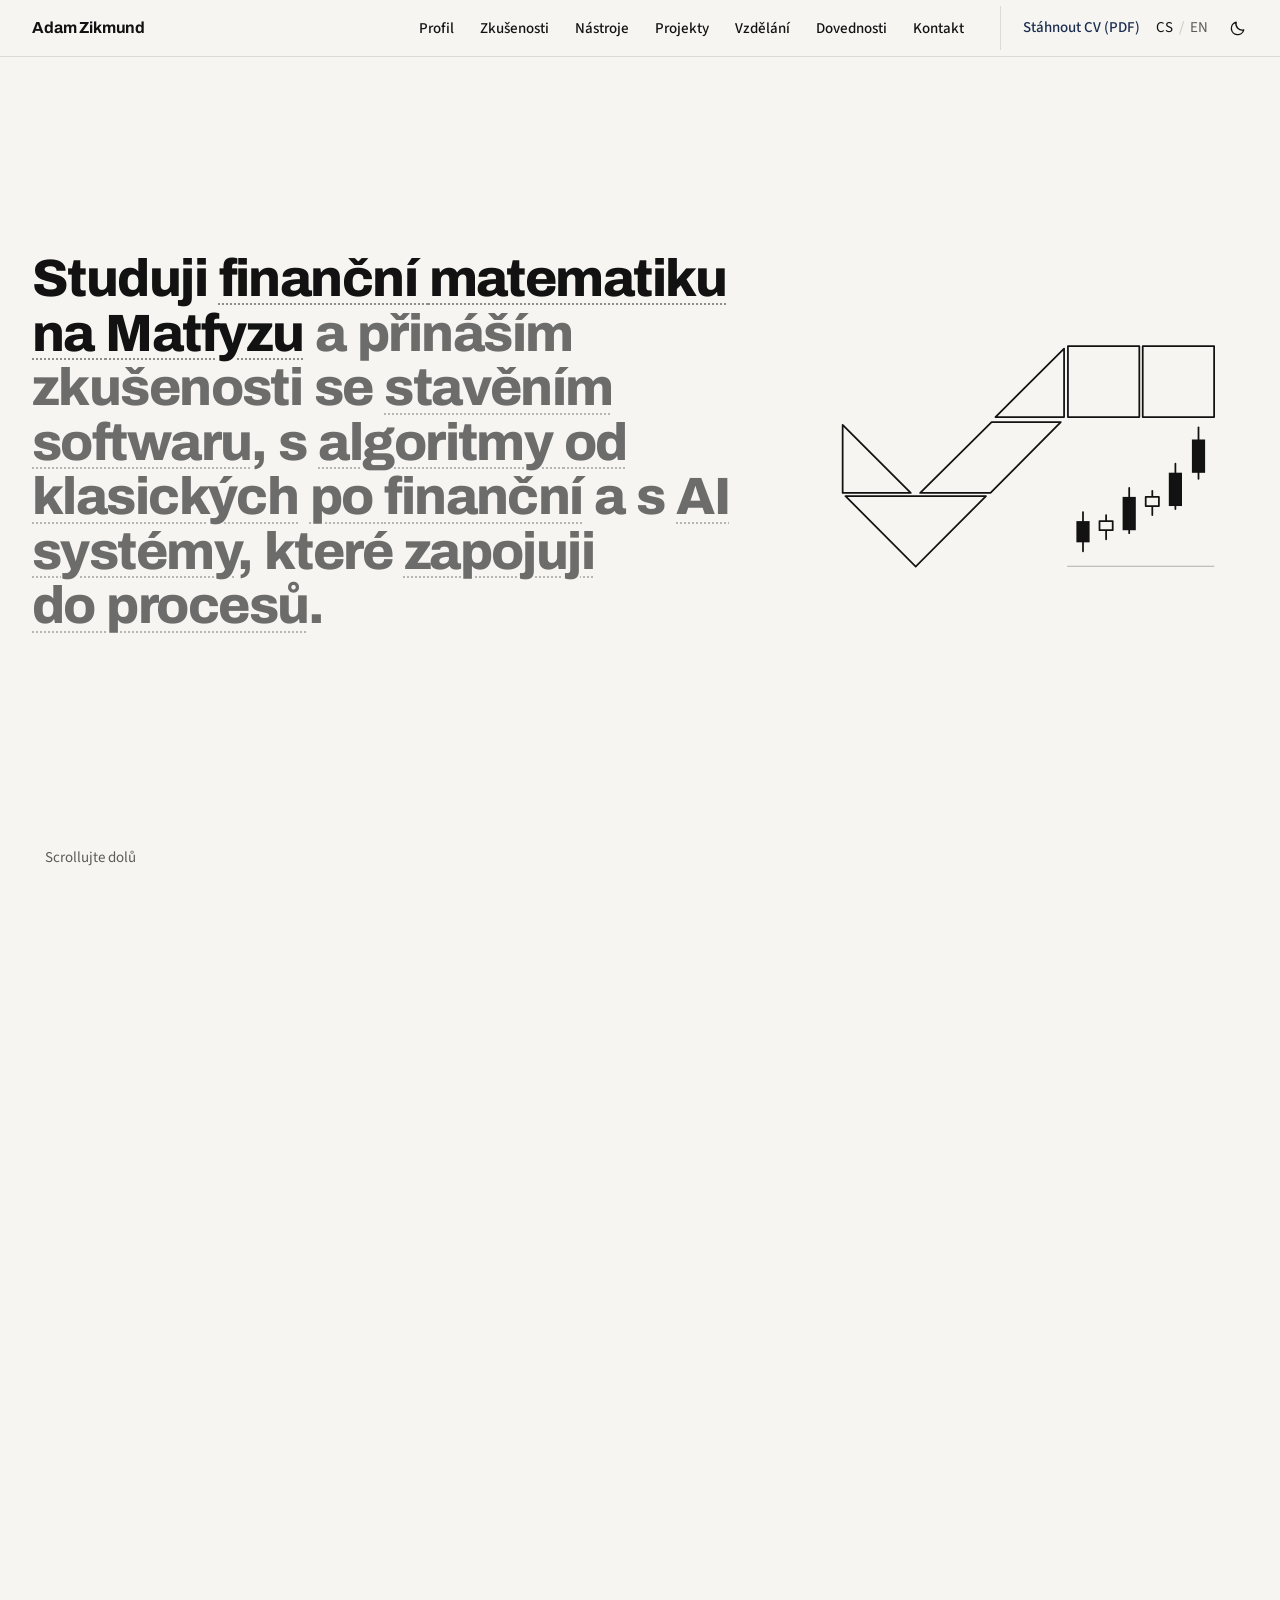
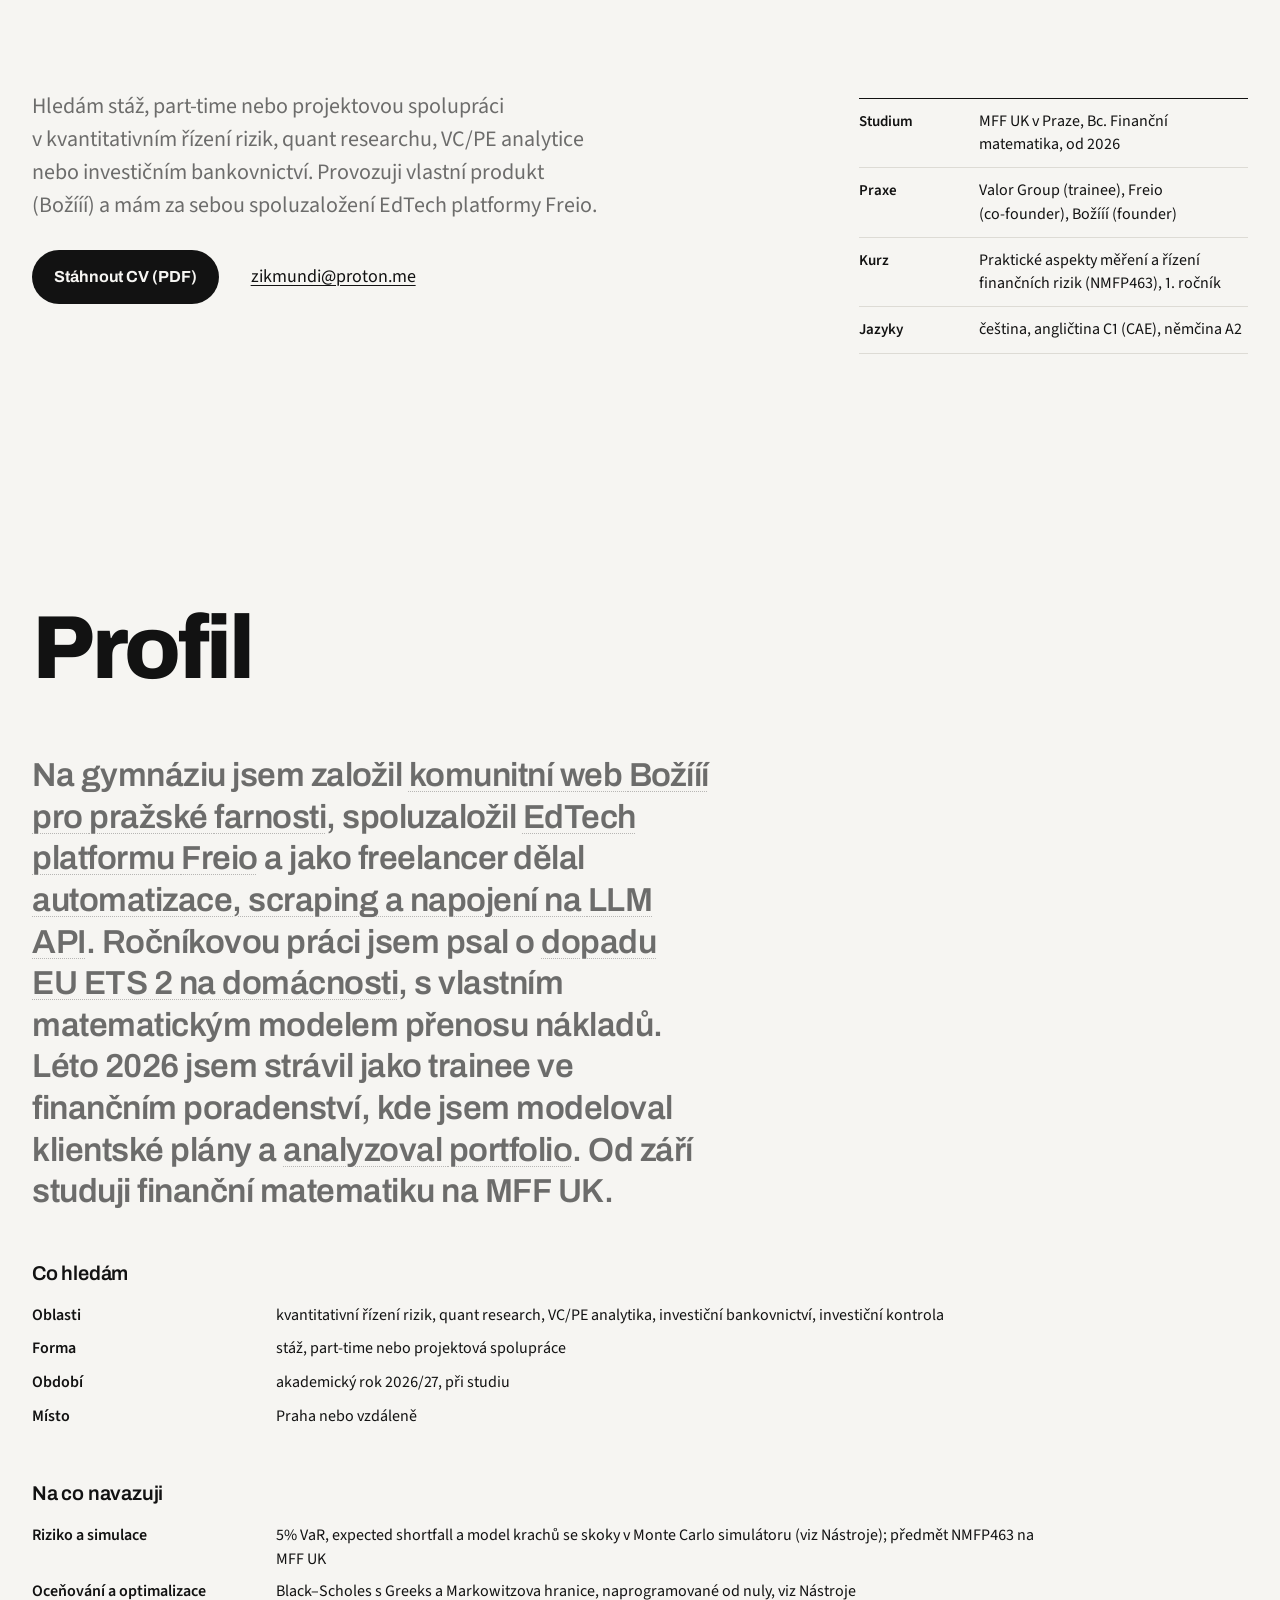
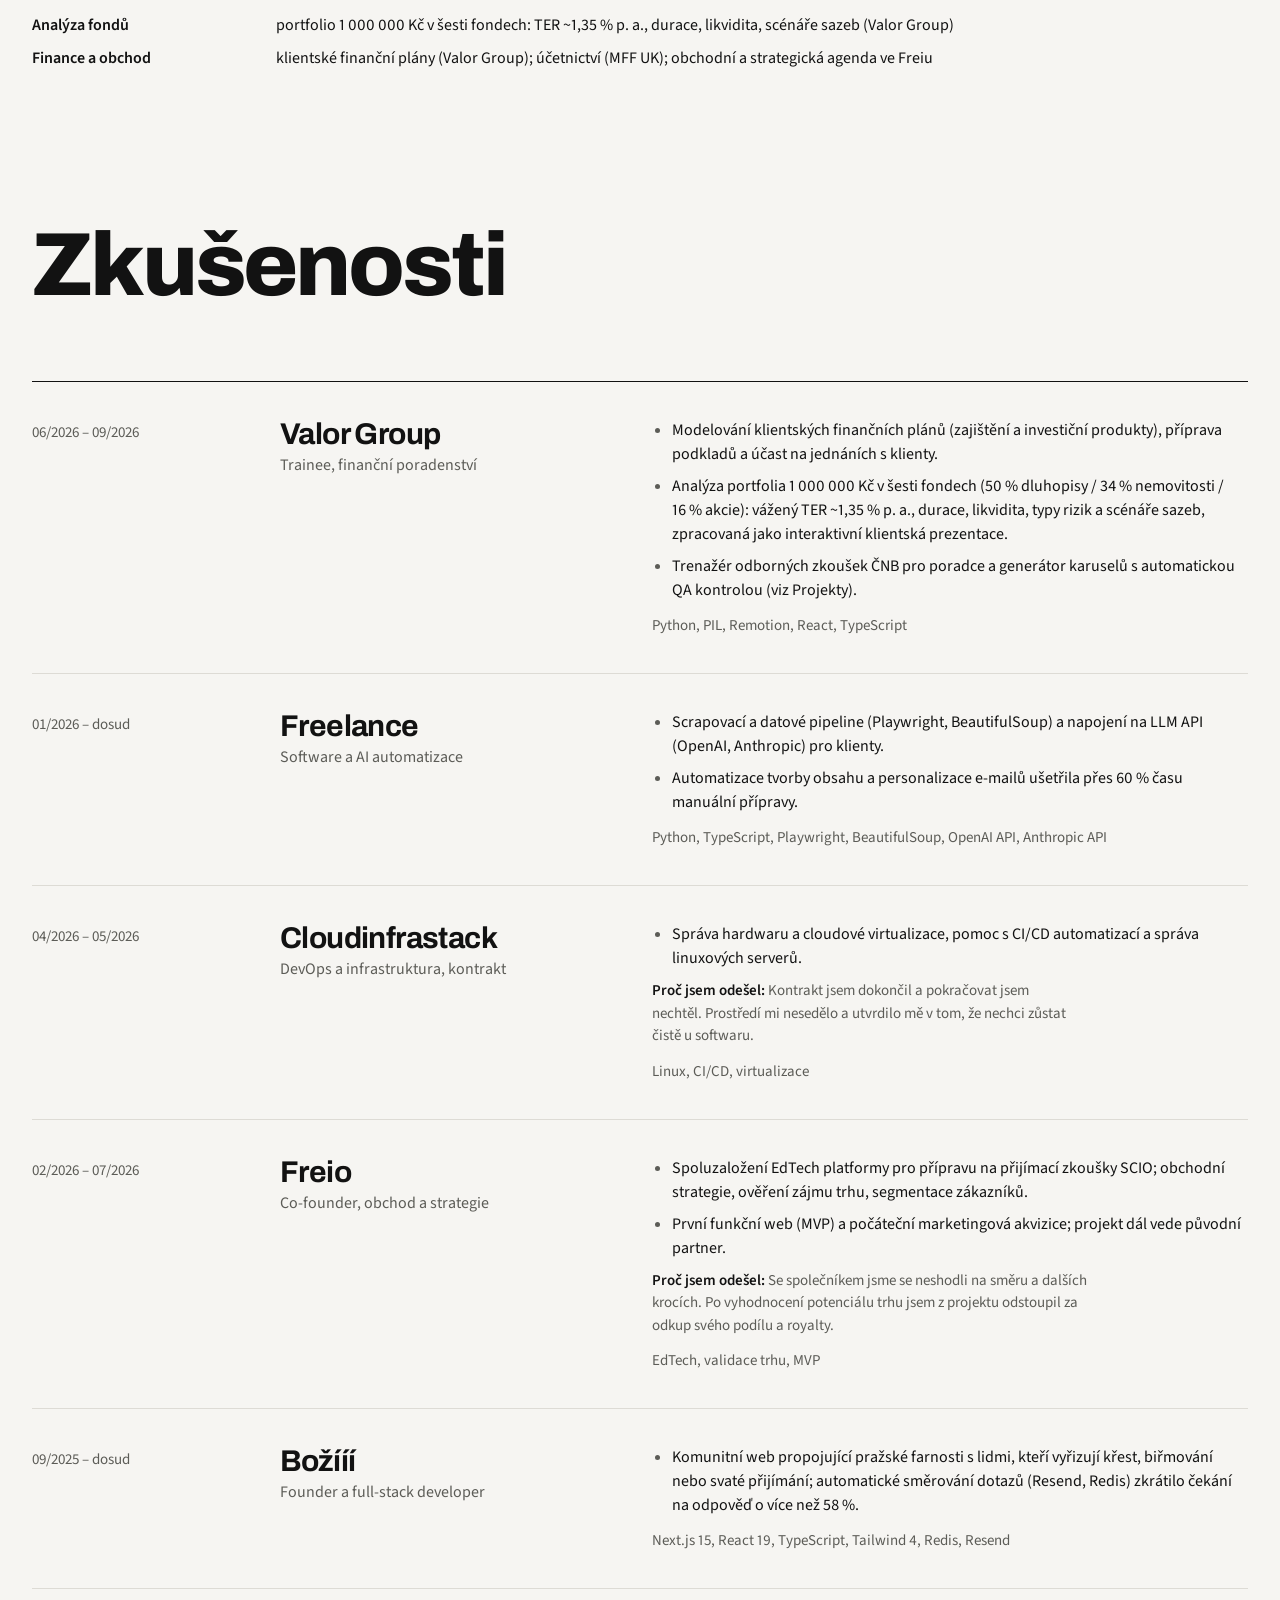
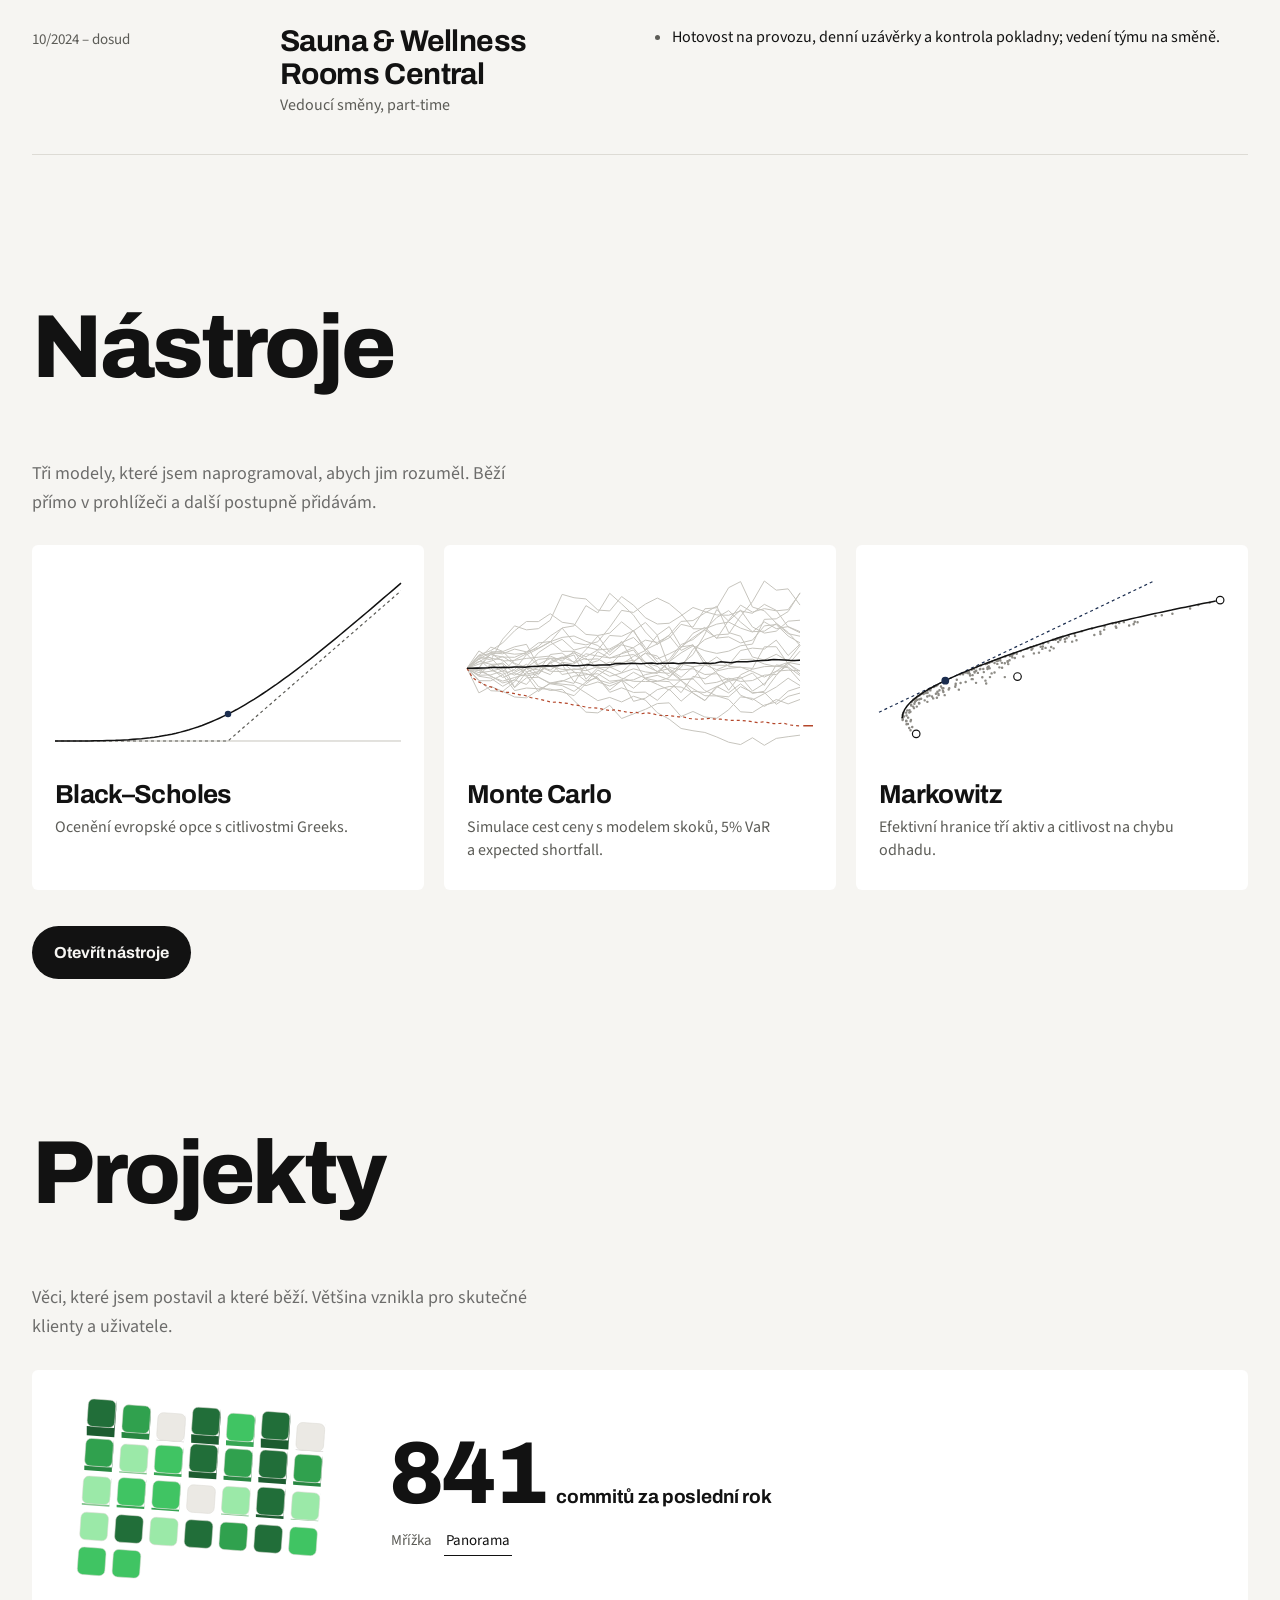
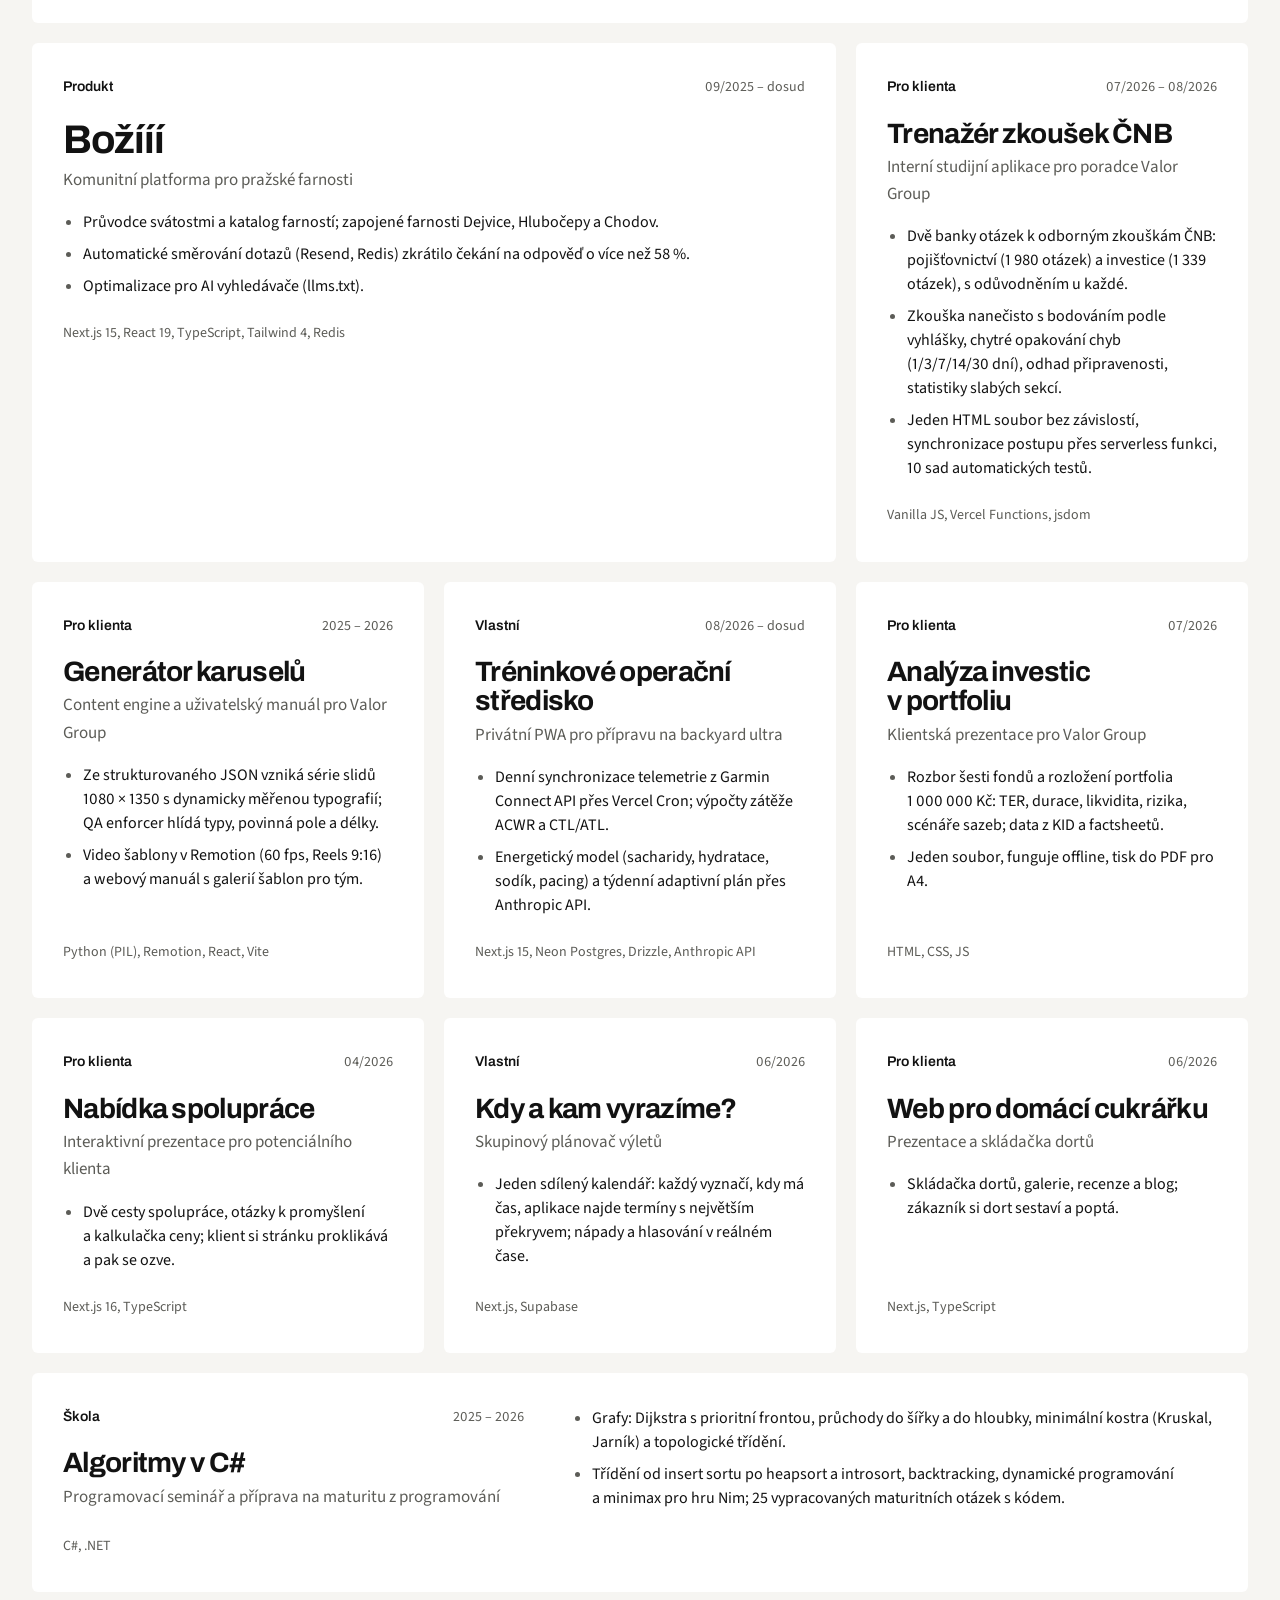
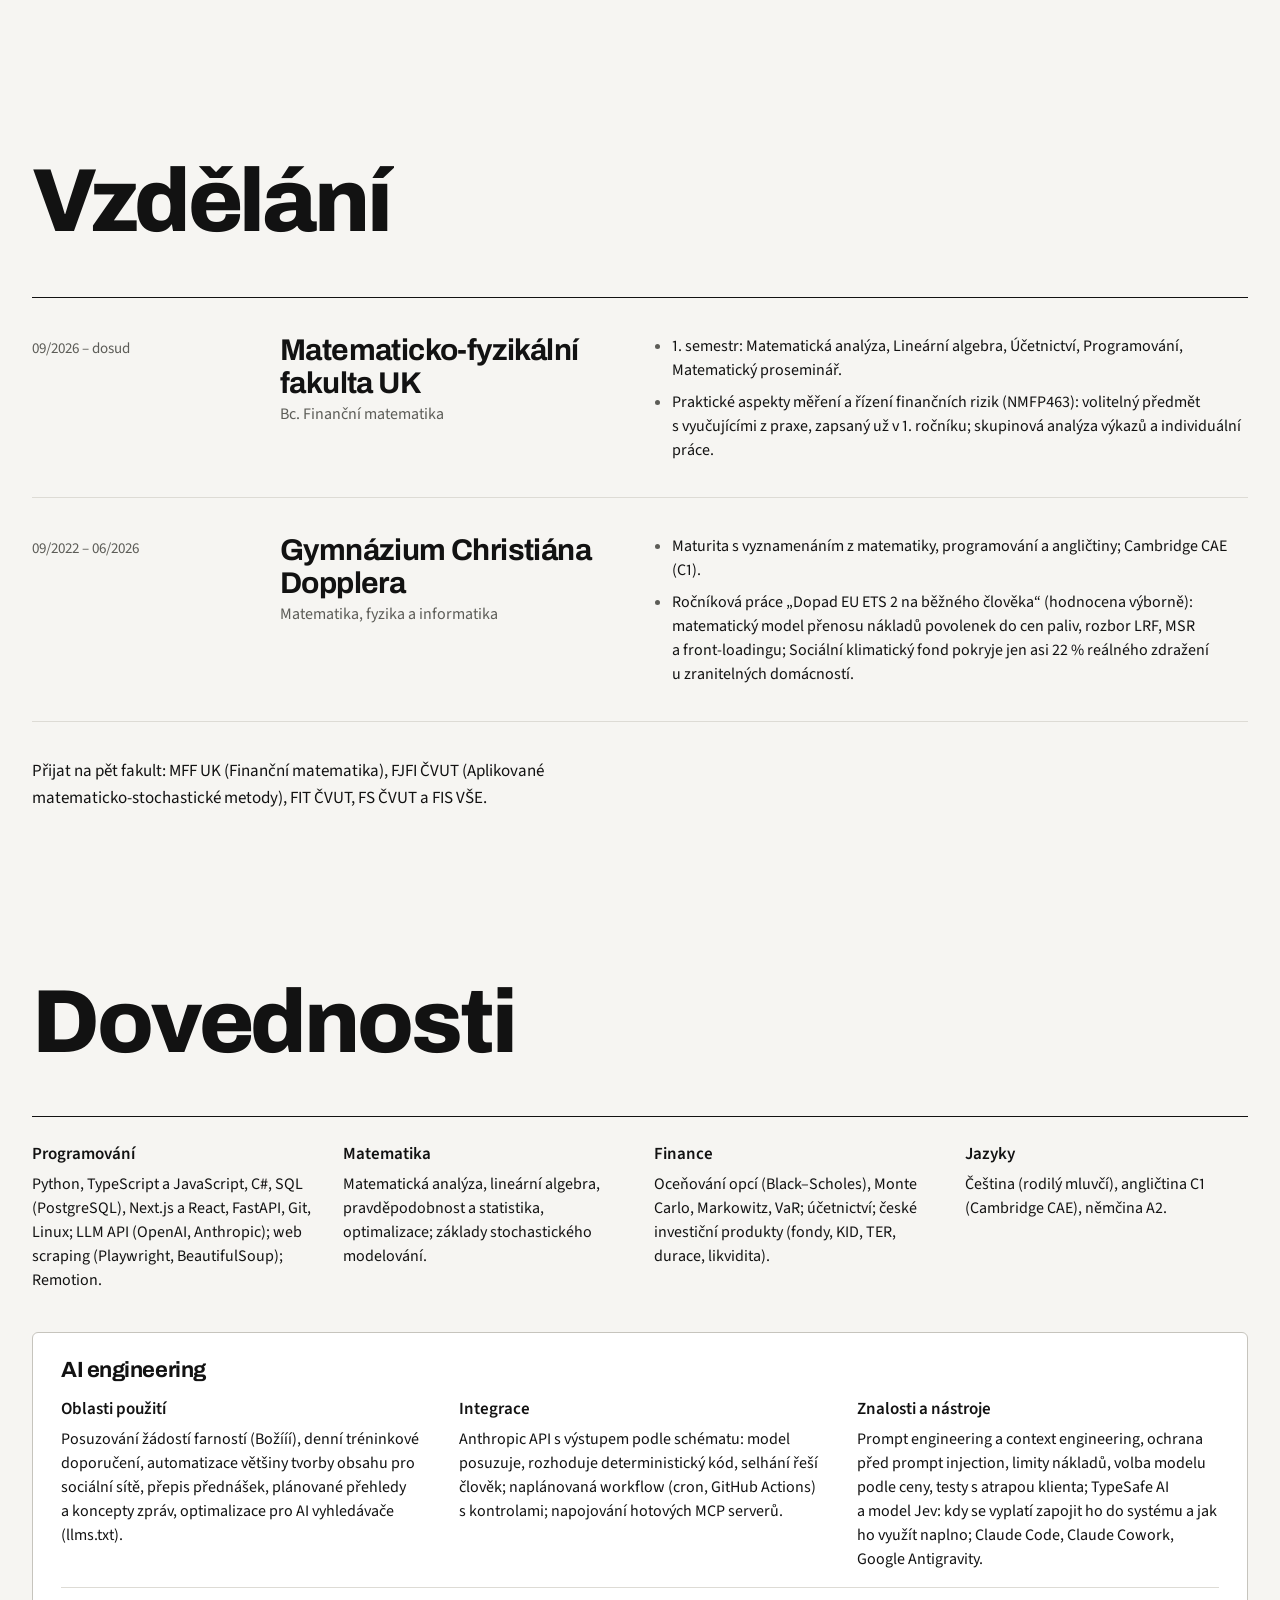
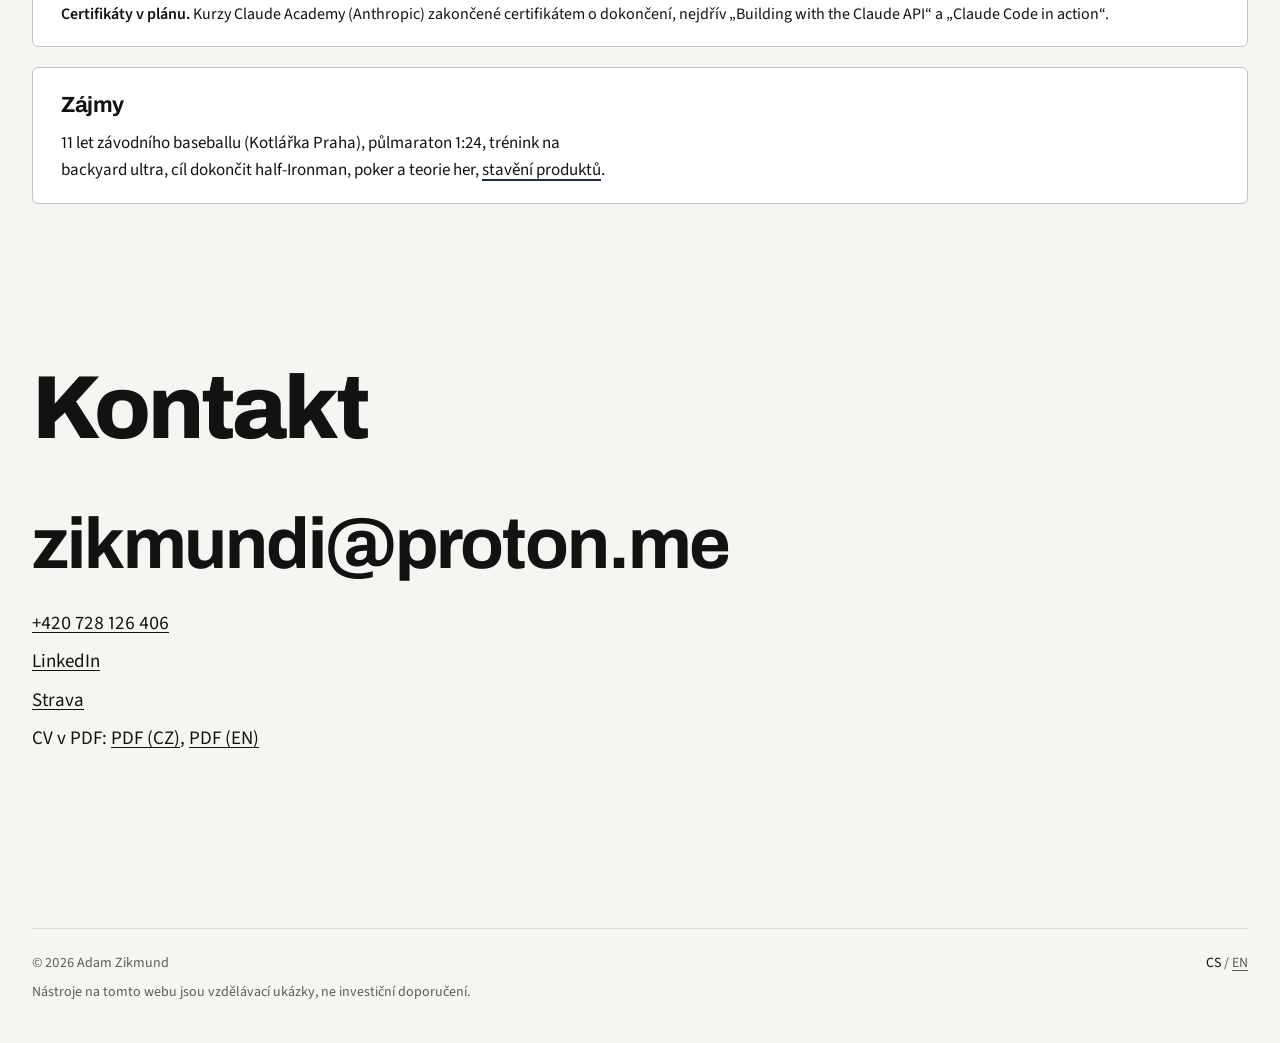
==== commit da4ccf3c: "Poznámky u označených slov v hero a Profilu (najetí myší, klávesnice, klepnutí) s odkazem na sekci n" ====
--- a/index.html
+++ b/index.html
@@ -29,6 +29,7 @@
 <script src="/assets/js/site.js" defer></script>
 <script src="/assets/js/skyline.js" defer></script>
 <script src="/assets/js/motion.js" defer></script>
+<script src="/assets/js/hints.js" defer></script>
 </head>
 <body>
 <header class="site-header" id="top">
@@ -61,7 +62,8 @@
 <main id="main">
 <section class="hero-track" data-hero>
   <div class="hero-pin">
-    <h1 id="hero-title" class="hero-title" data-magic="hero" data-art="art-hero"><span class="hero-sentence"><span class="w l0">Studuji</span> <span class="w l0" data-fig="mff">finanční</span> <span class="w l0" data-fig="mff">matematiku</span> <span class="w l0" data-fig="mff">na</span> <span class="w l0" data-fig="mff">Matfyzu</span> <span class="w">a přináším</span> <span class="w">zkušenosti</span> <span class="w">se</span> <span class="w" data-fig="sw">stavěním</span> <span class="w" data-fig="sw">softwaru,</span> <span class="w" data-fig="alg">s algoritmy</span> <span class="w" data-fig="alg">od</span> <span class="w" data-fig="alg">klasických</span> <span class="w" data-fig="fin">po</span> <span class="w" data-fig="fin">finanční</span> <span class="w" data-fig="ai">a s AI</span> <span class="w" data-fig="ai">systémy,</span> <span class="w">které</span> <span class="w" data-fig="proc">zapojuji</span> <span class="w" data-fig="proc">do procesů.</span></span></h1>
+    <h1 id="hero-title" class="hero-title" data-magic="hero" data-art="art-hero"><span class="hero-sentence"><span class="w l0">Studuji</span> <a class="hint" href="#mff" data-hint="mff" data-hint-link="Vzdělání" aria-describedby="hint-mff"><span class="w l0" data-fig="mff"><span class="u">finanční </span></span><span class="w l0" data-fig="mff"><span class="u">matematiku </span></span><span class="w l0" data-fig="mff"><span class="u">na </span></span><span class="w l0" data-fig="mff"><span class="u">Matfyzu</span></span></a> <span class="w">a přináším</span> <span class="w">zkušenosti</span> <span class="w">se</span> <a class="hint" href="#projekty" data-hint="sw" data-hint-link="Projekty" aria-describedby="hint-sw"><span class="w" data-fig="sw"><span class="u">stavěním </span></span><span class="w" data-fig="sw"><span class="u">softwaru</span>,</span></a> <a class="hint" href="#algoritmy" data-hint="alg" data-hint-link="Algoritmy v Projektech" aria-describedby="hint-alg"><span class="w" data-fig="alg">s <span class="u">algoritmy </span></span><span class="w" data-fig="alg"><span class="u">od </span></span><span class="w" data-fig="alg"><span class="u">klasických</span></span></a> <a class="hint" href="/nastroje/" data-hint="fin" data-hint-link="Otevřít nástroje" aria-describedby="hint-fin"><span class="w" data-fig="fin"><span class="u">po </span></span><span class="w" data-fig="fin"><span class="u">finanční</span></span></a> <a class="hint" href="#ai-engineering" data-hint="ai" data-hint-link="AI engineering v Dovednostech" aria-describedby="hint-ai"><span class="w" data-fig="ai">a s <span class="u">AI </span></span><span class="w" data-fig="ai"><span class="u">systémy</span>,</span></a> <span class="w">které</span> <a class="hint" href="#freelance" data-hint="proc" data-hint-link="Freelance ve Zkušenostech" aria-describedby="hint-proc"><span class="w" data-fig="proc"><span class="u">zapojuji </span></span><span class="w" data-fig="proc"><span class="u">do procesů</span>.</span></a></span></h1>
+    <div class="hint-notes" hidden><span id="hint-mff">Bakalářský obor Finanční matematika na MFF UK od září 2026. První semestr: analýza, lineární algebra, účetnictví a programování.</span><span id="hint-sw">Vlastní produkt Božííí, aplikace a weby pro klienty i osobní nástroje, většinou v Next.js a TypeScriptu.</span><span id="hint-alg">Dijkstra, průchody grafem, minimální kostra a třídicí algoritmy v C#, z programovacího semináře a přípravy na maturitu.</span><span id="hint-fin">Black–Scholes s citlivostmi, Monte Carlo s VaR a expected shortfall a Markowitzova efektivní hranice. Všechno běží přímo v prohlížeči.</span><span id="hint-ai">Jak AI napojuji: model posuzuje, rozhoduje deterministický kód a selhání řeší člověk. Výstup podle schématu, limity nákladů.</span><span id="hint-proc">Automatizace pro klienty i vlastní projekty: tvorba obsahu pro sociální sítě, personalizace e-mailů a sběr dat.</span></div>
     <div class="fig-art fig-art-hero" id="art-hero" aria-hidden="true"><svg class="fig" data-fig="mff" viewBox="0 0 400 400" fill="none" stroke="currentColor" stroke-width="1.6" stroke-linecap="round" stroke-linejoin="round" focusable="false"><path class="d" pathLength="1" d="M31.5 183.5L31.5 245.4L93.4 245.4Z"/><path class="d" pathLength="1" style="--t:120ms" d="M34.1 248.4L161.8 248.4L97.9 312.3Z"/><path class="d" pathLength="1" style="--t:240ms" d="M102 245.4L165.9 245.4L229.8 181L166.9 181Z"/><path class="d" pathLength="1" style="--t:360ms" d="M170.4 176.4L232.8 176.4L232.8 114.1Z"/><path class="d" pathLength="1" style="--t:480ms" d="M236.3 112L301.2 112L301.2 176.4L236.3 176.4Z"/><path class="d" pathLength="1" style="--t:600ms" d="M304.3 112L369.2 112L369.2 176.4L304.3 176.4Z"/><path class="g" d="M236 312L369 312"/><path class="d" pathLength="1" style="--t:760ms" d="M250 262.8L250 298.5"/><rect class="dot" x="244" y="271" width="12" height="19.3" style="--t:960ms"/><path class="d" pathLength="1" style="--t:850ms" d="M271 265.5L271 287.5"/><rect class="ring" x="265" y="271" width="12" height="8.3" style="--t:1050ms"/><path class="d" pathLength="1" style="--t:940ms" d="M292 240.8L292 282"/><rect class="dot" x="286" y="249" width="12" height="30.3" style="--t:1140ms"/><path class="d" pathLength="1" style="--t:1030ms" d="M313 243.5L313 265.5"/><rect class="ring" x="307" y="249" width="12" height="8.3" style="--t:1230ms"/><path class="d" pathLength="1" style="--t:1120ms" d="M334 218.8L334 260"/><rect class="dot" x="328" y="227" width="12" height="30.3" style="--t:1320ms"/><path class="d" pathLength="1" style="--t:1210ms" d="M355 185.8L355 232.5"/><rect class="dot" x="349" y="196.8" width="12" height="30.3" style="--t:1410ms"/></svg><svg class="fig" data-fig="sw" viewBox="0 0 400 400" fill="none" stroke="currentColor" stroke-width="1.6" stroke-linecap="round" stroke-linejoin="round" focusable="false"><path class="d" pathLength="1" d="M56 74H344Q356 74 356 86V314Q356 326 344 326H56Q44 326 44 314V86Q44 74 56 74Z"/><path class="d" pathLength="1" style="--t:260ms" d="M44 104L356 104"/><circle class="ring" cx="64" cy="89" r="4.2" style="--t:320ms"/><circle class="ring" cx="79" cy="89" r="4.2" style="--t:380ms"/><circle class="ring" cx="94" cy="89" r="4.2" style="--t:440ms"/><path class="d" pathLength="1" style="--t:420ms" d="M124 104L124 326"/><path class="g" d="M62 132L106 132"/><path class="g" d="M62 156L94 156"/><path class="g" d="M62 180L106 180"/><path class="g" d="M62 204L94 204"/><path class="d" pathLength="1" style="--t:560ms" stroke-width="2.4" d="M62 132L106 132"/><path class="d" pathLength="1" style="--t:640ms" d="M150 122H330Q338 122 338 130V214Q338 222 330 222H150Q142 222 142 214V130Q142 122 150 122Z"/><path class="d" pathLength="1" style="--t:900ms" stroke-width="2" d="M156 192.2L177 186.4L198 189.3L219 177.8L240 180.6L261 168.4L282 172L303 159L324 154.7"/><path class="g" d="M164 248L298 248"/><circle class="dot" cx="148" cy="248" r="4" style="--t:1100ms"/><path class="g" d="M164 274L268 274"/><circle class="ring" cx="148" cy="274" r="4.2" style="--t:1190ms"/><path class="g" d="M164 300L298 300"/><circle class="ring" cx="148" cy="300" r="4.2" style="--t:1280ms"/></svg><svg class="fig" data-fig="alg" viewBox="0 0 400 400" fill="none" stroke="currentColor" stroke-width="1.6" stroke-linecap="round" stroke-linejoin="round" focusable="false"><path class="g" d="M60 120L150 70"/><path class="g" d="M150 70L255 92"/><path class="g" d="M255 92L345 140"/><path class="g" d="M60 120L105 215"/><path class="g" d="M150 70L205 185"/><path class="g" d="M255 92L205 185"/><path class="g" d="M345 140L305 240"/><path class="g" d="M105 215L205 185"/><path class="g" d="M205 185L305 240"/><path class="g" d="M105 215L80 315"/><path class="g" d="M205 185L200 300"/><path class="g" d="M305 240L200 300"/><path class="g" d="M80 315L200 300"/><path class="g" d="M200 300L330 335"/><path class="g" d="M305 240L330 335"/><path class="d" pathLength="1" style="--t:200ms" stroke-width="2.4" d="M60 120L105 215"/><path class="d" pathLength="1" style="--t:520ms" stroke-width="2.4" d="M105 215L205 185"/><path class="d" pathLength="1" style="--t:840ms" stroke-width="2.4" d="M205 185L200 300"/><path class="d" pathLength="1" style="--t:1160ms" stroke-width="2.4" d="M200 300L330 335"/><circle class="ring" cx="60" cy="120" r="9"/><circle class="dot" cx="60" cy="120" r="3.5" style="--t:100ms"/><circle class="dot" cx="150" cy="70" r="3.6"/><circle class="dot" cx="255" cy="92" r="3.6"/><circle class="dot" cx="345" cy="140" r="3.6"/><circle class="dot" cx="105" cy="215" r="3.6"/><circle class="dot" cx="205" cy="185" r="3.6"/><circle class="dot" cx="305" cy="240" r="3.6"/><circle class="dot" cx="80" cy="315" r="3.6"/><circle class="dot" cx="200" cy="300" r="3.6"/><circle class="ring" cx="330" cy="335" r="9"/><circle class="dot" cx="330" cy="335" r="3.5" style="--t:100ms"/></svg><svg class="fig" data-fig="fin" viewBox="0 0 400 400" fill="none" stroke="currentColor" stroke-width="1.6" stroke-linecap="round" stroke-linejoin="round" focusable="false"><path class="g" d="M40 205L290 205"/><path class="g" d="M290 50L290 360"/><path class="d" pathLength="1" d="M40 205L44.2 187.9L48.3 188.3L52.5 194.1L56.7 193.6L60.8 194.4L65 188.7L69.2 193.2L73.3 200.7L77.5 210.2L81.7 200.6L85.8 193.1L90 186.1L94.2 189.2L98.3 188.6L102.5 176.5L106.7 181.4L110.8 176L115 170.7L119.2 167L123.3 174.2L127.5 166.1L131.7 164.6L135.8 172.4L140 165.2L144.2 167.1L148.3 172.8L152.5 164.5L156.7 165.7L160.8 173.3L165 164.4L169.2 159.7L173.3 156.5L177.5 151.5L181.7 164.1L185.8 159.6L190 158.6L194.2 152.5L198.3 154L202.5 150L206.7 153.4L210.8 158.1L215 153.5L219.2 150.5L223.3 155.5L227.5 160L231.7 159.2L235.8 140.5L240 139.4L244.2 133.4L248.3 138.4L252.5 133.4L256.7 123.5L260.8 121.5L265 118.6L269.2 106.3L273.3 112.8L277.5 122.2L281.7 117.9L285.8 118.2L290 112.5"/><path class="d" pathLength="1" style="--t:120ms" d="M40 205L44.2 205.5L48.3 207.3L52.5 216.5L56.7 213.9L60.8 224.5L65 232L69.2 232L73.3 239.8L77.5 228.2L81.7 216.7L85.8 207.3L90 206.2L94.2 215.8L98.3 216.6L102.5 222.1L106.7 223.1L110.8 227.2L115 230.7L119.2 232.4L123.3 231.3L127.5 231.4L131.7 229.6L135.8 233.6L140 225.8L144.2 232.4L148.3 228.7L152.5 220.5L156.7 226.7L160.8 235.5L165 228.3L169.2 221.7L173.3 225.3L177.5 227.9L181.7 230.1L185.8 227.1L190 231.2L194.2 227.3L198.3 229.7L202.5 235.2L206.7 230.4L210.8 231L215 233.6L219.2 233.1L223.3 229.4L227.5 218.8L231.7 228.3L235.8 230.2L240 233.5L244.2 237L248.3 237.9L252.5 241.6L256.7 243.7L260.8 250.8L265 245.6L269.2 244.5L273.3 247.5L277.5 253L281.7 251.3L285.8 245.4L290 255.3"/><path class="d" pathLength="1" style="--t:240ms" d="M40 205L44.2 206.1L48.3 208.1L52.5 205.5L56.7 201.8L60.8 201.6L65 190.2L69.2 190.5L73.3 191L77.5 191.7L81.7 205.7L85.8 204.6L90 214.6L94.2 216.2L98.3 226.1L102.5 239.2L106.7 246.8L110.8 245.1L115 248.5L119.2 244.9L123.3 247.2L127.5 247.8L131.7 250L135.8 242.2L140 229.2L144.2 229.4L148.3 222.9L152.5 229.3L156.7 227L160.8 224.7L165 221.7L169.2 218.6L173.3 203.6L177.5 206L181.7 207.8L185.8 219.4L190 231L194.2 228.2L198.3 241.1L202.5 232.9L206.7 233.2L210.8 235.7L215 233.2L219.2 230.7L223.3 231.8L227.5 233.9L231.7 235.9L235.8 243.7L240 246.3L244.2 256.7L248.3 259.5L252.5 261.5L256.7 262.2L260.8 268.8L265 265.4L269.2 277.3L273.3 281L277.5 275.7L281.7 268L285.8 273L290 275.1"/><path class="d" pathLength="1" style="--t:360ms" d="M40 205L44.2 203.7L48.3 208L52.5 218.7L56.7 212.1L60.8 212.2L65 211.2L69.2 207.7L73.3 212.3L77.5 211.4L81.7 230.9L85.8 233L90 226.5L94.2 235.7L98.3 237.3L102.5 246L106.7 258.2L110.8 261.9L115 262.1L119.2 260.9L123.3 260.8L127.5 265.4L131.7 268.2L135.8 269L140 266.9L144.2 270.7L148.3 271.1L152.5 270.9L156.7 268.2L160.8 272.9L165 273.4L169.2 278.7L173.3 281.8L177.5 274.6L181.7 265.8L185.8 258L190 259L194.2 264.4L198.3 244.1L202.5 237L206.7 241.6L210.8 242.3L215 246.9L219.2 251.3L223.3 254.8L227.5 254.6L231.7 266.3L235.8 265.4L240 270.7L244.2 277.5L248.3 275.7L252.5 276.5L256.7 273.1L260.8 270.1L265 278.1L269.2 289.6L273.3 280.9L277.5 294L281.7 296.5L285.8 310.9L290 307.9"/><path class="d" pathLength="1" style="--t:480ms" d="M40 205L44.2 206.3L48.3 205.3L52.5 199.2L56.7 198L60.8 198.7L65 200.9L69.2 198.2L73.3 197.5L77.5 210.5L81.7 210L85.8 214L90 214.9L94.2 231L98.3 223.7L102.5 236.1L106.7 241.1L110.8 239.6L115 238.7L119.2 232.2L123.3 234.8L127.5 232.9L131.7 225.2L135.8 229.4L140 231L144.2 223.9L148.3 226.6L152.5 226.6L156.7 227.6L160.8 225L165 221.5L169.2 220.4L173.3 220.9L177.5 225.3L181.7 217.6L185.8 217.1L190 216.6L194.2 223L198.3 228.7L202.5 232.9L206.7 229.9L210.8 222.7L215 217L219.2 222.8L223.3 219.5L227.5 213L231.7 218.9L235.8 205.8L240 216.1L244.2 212.7L248.3 209L252.5 203.6L256.7 213.2L260.8 216.8L265 212.9L269.2 226L273.3 220.9L277.5 223.9L281.7 228.5L285.8 234.5L290 239.2"/><path class="d" pathLength="1" style="--t:600ms" d="M40 205L44.2 202.4L48.3 193.1L52.5 194.9L56.7 192.9L60.8 188.6L65 182.8L69.2 186.4L73.3 185.6L77.5 183.1L81.7 180.9L85.8 185.5L90 184.1L94.2 186.8L98.3 182.9L102.5 181.9L106.7 190.6L110.8 187.6L115 175L119.2 167.2L123.3 163.5L127.5 167.6L131.7 174L135.8 187.3L140 178.8L144.2 187.8L148.3 194.6L152.5 192.5L156.7 179.9L160.8 180.8L165 183.8L169.2 180.1L173.3 182.1L177.5 192.4L181.7 177.8L185.8 174L190 183.8L194.2 174.2L198.3 177.3L202.5 177.8L206.7 186.4L210.8 179.4L215 175.5L219.2 172.4L223.3 168.2L227.5 166.8L231.7 160.1L235.8 154.1L240 146.5L244.2 141.4L248.3 135.6L252.5 137L256.7 117L260.8 109.6L265 112.9L269.2 114.6L273.3 118.2L277.5 125L281.7 117.5L285.8 124.3L290 124.4"/><path class="d" pathLength="1" style="--t:720ms" d="M40 205L44.2 205.9L48.3 202.7L52.5 207.5L56.7 210.9L60.8 214.5L65 208.2L69.2 199.8L73.3 198.5L77.5 194.5L81.7 198.3L85.8 193.2L90 179.8L94.2 180.3L98.3 185.3L102.5 186.4L106.7 192.3L110.8 182.2L115 181L119.2 185L123.3 182.7L127.5 182.1L131.7 185.5L135.8 185.3L140 189.5L144.2 180L148.3 178.7L152.5 187L156.7 187.4L160.8 195L165 193.1L169.2 193.2L173.3 201.2L177.5 195.1L181.7 198.3L185.8 199.3L190 200.7L194.2 184.7L198.3 189.7L202.5 189.8L206.7 193.9L210.8 191.3L215 199.6L219.2 195.5L223.3 197.1L227.5 189.3L231.7 185.2L235.8 196.2L240 196.1L244.2 190L248.3 181.3L252.5 187.8L256.7 197.2L260.8 202.7L265 200.6L269.2 208.3L273.3 197.1L277.5 188.5L281.7 182.5L285.8 176.3L290 184.7"/><path class="d" pathLength="1" style="--t:900ms" d="M290.5 50L290.6 54L290.8 58L291 62L291.3 66L291.6 70L292 74L292.5 78L293.1 82L293.9 86L294.7 90L295.7 94L296.9 98L298.3 102L299.8 106L301.6 110L303.6 114L305.9 118L308.3 122L311.1 126L314 130L317.2 134L320.6 138L324.2 142L327.9 146L331.7 150L335.7 154L339.6 158L343.5 162L347.3 166L351 170L354.4 174L357.6 178L360.4 182L362.9 186L364.9 190L366.4 194L367.5 198L368 202L367.9 206L367.3 210L366.2 214L364.6 218L362.5 222L360 226L357.1 230L353.9 234L350.4 238L346.7 242L342.9 246L339 250L335 254L331.1 258L327.3 262L323.6 266L320 270L316.7 274L313.5 278L310.6 282L307.9 286L305.5 290L303.3 294L301.3 298L299.6 302L298 306L296.7 310L295.6 314L294.6 318L293.7 322L293 326L292.4 330L292 334L291.6 338L291.2 342L291 346L290.7 350L290.6 354L290.4 358"/><circle class="dot" cx="290" cy="112.5" r="2.8" style="--t:1300ms"/><circle class="dot" cx="290" cy="255.3" r="2.8" style="--t:1360ms"/><circle class="dot" cx="290" cy="275.1" r="2.8" style="--t:1420ms"/><circle class="dot" cx="290" cy="307.9" r="2.8" style="--t:1480ms"/><circle class="dot" cx="290" cy="239.2" r="2.8" style="--t:1540ms"/><circle class="dot" cx="290" cy="124.4" r="2.8" style="--t:1600ms"/><circle class="dot" cx="290" cy="184.7" r="2.8" style="--t:1660ms"/></svg><svg class="fig" data-fig="ai" viewBox="0 0 400 400" fill="none" stroke="currentColor" stroke-width="1.6" stroke-linecap="round" stroke-linejoin="round" focusable="false"><path class="g" d="M70 122L160 70"/><path class="g" d="M70 122L160 122"/><path class="g" d="M70 122L160 174"/><path class="g" d="M70 122L160 226"/><path class="g" d="M70 122L160 278"/><path class="g" d="M70 122L160 330"/><path class="g" d="M70 174L160 70"/><path class="g" d="M70 174L160 122"/><path class="g" d="M70 174L160 174"/><path class="g" d="M70 174L160 226"/><path class="g" d="M70 174L160 278"/><path class="g" d="M70 174L160 330"/><path class="g" d="M70 226L160 70"/><path class="g" d="M70 226L160 122"/><path class="g" d="M70 226L160 174"/><path class="g" d="M70 226L160 226"/><path class="g" d="M70 226L160 278"/><path class="g" d="M70 226L160 330"/><path class="g" d="M70 278L160 70"/><path class="g" d="M70 278L160 122"/><path class="g" d="M70 278L160 174"/><path class="g" d="M70 278L160 226"/><path class="g" d="M70 278L160 278"/><path class="g" d="M70 278L160 330"/><path class="g" d="M160 70L250 70"/><path class="g" d="M160 70L250 122"/><path class="g" d="M160 70L250 174"/><path class="g" d="M160 70L250 226"/><path class="g" d="M160 70L250 278"/><path class="g" d="M160 70L250 330"/><path class="g" d="M160 122L250 70"/><path class="g" d="M160 122L250 122"/><path class="g" d="M160 122L250 174"/><path class="g" d="M160 122L250 226"/><path class="g" d="M160 122L250 278"/><path class="g" d="M160 122L250 330"/><path class="g" d="M160 174L250 70"/><path class="g" d="M160 174L250 122"/><path class="g" d="M160 174L250 174"/><path class="g" d="M160 174L250 226"/><path class="g" d="M160 174L250 278"/><path class="g" d="M160 174L250 330"/><path class="g" d="M160 226L250 70"/><path class="g" d="M160 226L250 122"/><path class="g" d="M160 226L250 174"/><path class="g" d="M160 226L250 226"/><path class="g" d="M160 226L250 278"/><path class="g" d="M160 226L250 330"/><path class="g" d="M160 278L250 70"/><path class="g" d="M160 278L250 122"/><path class="g" d="M160 278L250 174"/><path class="g" d="M160 278L250 226"/><path class="g" d="M160 278L250 278"/><path class="g" d="M160 278L250 330"/><path class="g" d="M160 330L250 70"/><path class="g" d="M160 330L250 122"/><path class="g" d="M160 330L250 174"/><path class="g" d="M160 330L250 226"/><path class="g" d="M160 330L250 278"/><path class="g" d="M160 330L250 330"/><path class="g" d="M250 70L340 148"/><path class="g" d="M250 70L340 200"/><path class="g" d="M250 70L340 252"/><path class="g" d="M250 122L340 148"/><path class="g" d="M250 122L340 200"/><path class="g" d="M250 122L340 252"/><path class="g" d="M250 174L340 148"/><path class="g" d="M250 174L340 200"/><path class="g" d="M250 174L340 252"/><path class="g" d="M250 226L340 148"/><path class="g" d="M250 226L340 200"/><path class="g" d="M250 226L340 252"/><path class="g" d="M250 278L340 148"/><path class="g" d="M250 278L340 200"/><path class="g" d="M250 278L340 252"/><path class="g" d="M250 330L340 148"/><path class="g" d="M250 330L340 200"/><path class="g" d="M250 330L340 252"/><path class="d" pathLength="1" style="--t:150ms" stroke-width="2.2" d="M70 174L160 174"/><path class="d" pathLength="1" style="--t:480ms" stroke-width="2.2" d="M160 174L250 226"/><path class="d" pathLength="1" style="--t:810ms" stroke-width="2.2" d="M250 226L340 200"/><path class="d" pathLength="1" style="--t:270ms" stroke-width="2.2" d="M70 226L160 278"/><path class="d" pathLength="1" style="--t:600ms" stroke-width="2.2" d="M160 278L250 122"/><path class="d" pathLength="1" style="--t:930ms" stroke-width="2.2" d="M250 122L340 200"/><path class="d" pathLength="1" style="--t:390ms" stroke-width="2.2" d="M70 122L160 122"/><path class="d" pathLength="1" style="--t:720ms" stroke-width="2.2" d="M160 122L250 174"/><path class="d" pathLength="1" style="--t:1050ms" stroke-width="2.2" d="M250 174L340 148"/><circle class="ring" cx="70" cy="122" r="7"/><circle class="ring" cx="70" cy="174" r="7"/><circle class="ring" cx="70" cy="226" r="7"/><circle class="ring" cx="70" cy="278" r="7"/><circle class="ring" cx="160" cy="70" r="7"/><circle class="ring" cx="160" cy="122" r="7"/><circle class="ring" cx="160" cy="174" r="7"/><circle class="ring" cx="160" cy="226" r="7"/><circle class="ring" cx="160" cy="278" r="7"/><circle class="ring" cx="160" cy="330" r="7"/><circle class="ring" cx="250" cy="70" r="7"/><circle class="ring" cx="250" cy="122" r="7"/><circle class="ring" cx="250" cy="174" r="7"/><circle class="ring" cx="250" cy="226" r="7"/><circle class="ring" cx="250" cy="278" r="7"/><circle class="ring" cx="250" cy="330" r="7"/><circle class="ring" cx="340" cy="148" r="7"/><circle class="ring" cx="340" cy="200" r="7"/><circle class="ring" cx="340" cy="252" r="7"/><circle class="dot" cx="70" cy="174" r="3.4" style="--t:300ms"/><circle class="dot" cx="160" cy="174" r="3.4" style="--t:630ms"/><circle class="dot" cx="250" cy="226" r="3.4" style="--t:960ms"/><circle class="dot" cx="340" cy="200" r="3.4" style="--t:1290ms"/><circle class="dot" cx="70" cy="226" r="3.4" style="--t:300ms"/><circle class="dot" cx="160" cy="278" r="3.4" style="--t:630ms"/><circle class="dot" cx="250" cy="122" r="3.4" style="--t:960ms"/><circle class="dot" cx="70" cy="122" r="3.4" style="--t:300ms"/><circle class="dot" cx="160" cy="122" r="3.4" style="--t:630ms"/><circle class="dot" cx="250" cy="174" r="3.4" style="--t:960ms"/><circle class="dot" cx="340" cy="148" r="3.4" style="--t:1290ms"/></svg><svg class="fig" data-fig="proc" viewBox="0 0 400 400" fill="none" stroke="currentColor" stroke-width="1.6" stroke-linecap="round" stroke-linejoin="round" focusable="false"><path class="d" pathLength="1" d="M50 70H160Q170 70 170 80V140Q170 150 160 150H50Q40 150 40 140V80Q40 70 50 70Z"/><path class="d" pathLength="1" style="--t:450ms" d="M240 70H350Q360 70 360 80V140Q360 150 350 150H240Q230 150 230 140V80Q230 70 240 70Z"/><path class="d" pathLength="1" style="--t:900ms" d="M240 250H350Q360 250 360 260V320Q360 330 350 330H240Q230 330 230 320V260Q230 250 240 250Z"/><path class="d" pathLength="1" style="--t:1350ms" d="M50 250H160Q170 250 170 260V320Q170 330 160 330H50Q40 330 40 320V260Q40 250 50 250Z"/><path class="d" pathLength="1" style="--t:250ms" d="M178 110L222 110"/><path class="d" pathLength="1" style="--t:700ms" d="M213.9 113.9L222 110L213.9 106.1"/><path class="d" pathLength="1" style="--t:700ms" d="M295 158L295 242"/><path class="d" pathLength="1" style="--t:1150ms" d="M291.1 233.9L295 242L298.9 233.9"/><path class="d" pathLength="1" style="--t:1150ms" d="M222 290L178 290"/><path class="d" pathLength="1" style="--t:1600ms" d="M186.1 286.1L178 290L186.1 293.9"/><path class="g" d="M60 92L150 92"/><path class="g" d="M60 110L132 110"/><path class="g" d="M60 128L114 128"/><path class="d" pathLength="1" style="--t:600ms" d="M262 97L295 86"/><path class="d" pathLength="1" style="--t:640ms" d="M262 97L295 110"/><path class="d" pathLength="1" style="--t:680ms" d="M262 123L295 110"/><path class="d" pathLength="1" style="--t:720ms" d="M262 123L295 134"/><path class="d" pathLength="1" style="--t:760ms" d="M295 86L328 110"/><path class="d" pathLength="1" style="--t:800ms" d="M295 110L328 110"/><path class="d" pathLength="1" style="--t:840ms" d="M295 134L328 110"/><circle class="dot" cx="262" cy="97" r="3.2" style="--t:650ms"/><circle class="dot" cx="262" cy="123" r="3.2" style="--t:650ms"/><circle class="dot" cx="295" cy="86" r="3.2" style="--t:650ms"/><circle class="dot" cx="295" cy="110" r="3.2" style="--t:650ms"/><circle class="dot" cx="295" cy="134" r="3.2" style="--t:650ms"/><circle class="dot" cx="328" cy="110" r="3.2" style="--t:650ms"/><path class="d" pathLength="1" style="--t:1050ms" stroke-width="2.4" d="M272 292L288 308L320 274"/><path class="g" d="M62 272L148 272"/><path class="g" d="M62 290L148 290"/><path class="g" d="M62 308L118 308"/></svg></div>
     <p class="hero-hint" aria-hidden="true">Scrollujte dolů</p>
   </div>
@@ -85,7 +87,8 @@
   <div class="rail" data-reveal="rail"><h2 id="h-profil"><span class="mw"><span>Profil</span></span></h2></div>
   <div class="content">
     <div class="lead-row">
-      <p class="lead" data-magic data-art="art-profile"><span class="w">Na</span> <span class="w">gymnáziu</span> <span class="w">jsem</span> <span class="w">založil</span> <span class="w" data-fig="map">komunitní</span> <span class="w" data-fig="map">web</span> <span class="w" data-fig="map">Božííí</span> <span class="w" data-fig="map">pro</span> <span class="w" data-fig="map">pražské</span> <span class="w" data-fig="map">farnosti,</span> <span class="w">spoluzaložil</span> <span class="w" data-fig="edu">EdTech</span> <span class="w" data-fig="edu">platformu</span> <span class="w" data-fig="edu">Freio</span> <span class="w">a jako</span> <span class="w">freelancer</span> <span class="w">dělal</span> <span class="w" data-fig="pipe">automatizace,</span> <span class="w" data-fig="pipe">scraping</span> <span class="w" data-fig="pipe">a napojení</span> <span class="w" data-fig="pipe">na</span> <span class="w" data-fig="pipe">LLM</span> <span class="w" data-fig="pipe">API.</span> <span class="w">Ročníkovou</span> <span class="w">práci</span> <span class="w">jsem</span> <span class="w">psal</span> <span class="w" data-fig="ets">o dopadu</span> <span class="w" data-fig="ets">EU ETS 2</span> <span class="w" data-fig="ets">na</span> <span class="w" data-fig="ets">domácnosti,</span> <span class="w">s vlastním</span> <span class="w">matematickým</span> <span class="w">modelem</span> <span class="w">přenosu</span> <span class="w">nákladů.</span> <span class="w">Léto</span> <span class="w">2026</span> <span class="w">jsem</span> <span class="w">strávil</span> <span class="w">jako</span> <span class="w">trainee</span> <span class="w">ve</span> <span class="w">finančním</span> <span class="w">poradenství,</span> <span class="w">kde</span> <span class="w">jsem</span> <span class="w">modeloval</span> <span class="w">klientské</span> <span class="w">plány</span> <span class="w" data-fig="port">a analyzoval</span> <span class="w" data-fig="port">portfolio.</span> <span class="w">Od</span> <span class="w">září</span> <span class="w">studuji</span> <span class="w">finanční</span> <span class="w">matematiku</span> <span class="w">na</span> <span class="w">MFF UK.</span></p>
+      <p class="lead" data-magic data-art="art-profile"><span class="w">Na</span> <span class="w">gymnáziu</span> <span class="w">jsem</span> <span class="w">založil</span> <a class="hint" href="https://boziii.com" target="_blank" rel="noopener" data-hint="map" data-hint-link="boziii.com" aria-describedby="hint-map"><span class="w" data-fig="map"><span class="u">komunitní </span></span><span class="w" data-fig="map"><span class="u">web </span></span><span class="w" data-fig="map"><span class="u">Božííí </span></span><span class="w" data-fig="map"><span class="u">pro </span></span><span class="w" data-fig="map"><span class="u">pražské </span></span><span class="w" data-fig="map"><span class="u">farnosti</span>,</span></a> <span class="w">spoluzaložil</span> <a class="hint" href="#freio" data-hint="edu" data-hint-link="Freio ve Zkušenostech" aria-describedby="hint-edu"><span class="w" data-fig="edu"><span class="u">EdTech </span></span><span class="w" data-fig="edu"><span class="u">platformu </span></span><span class="w" data-fig="edu"><span class="u">Freio</span></span></a> <span class="w">a jako</span> <span class="w">freelancer</span> <span class="w">dělal</span> <a class="hint" href="#freelance" data-hint="pipe" data-hint-link="Freelance ve Zkušenostech" aria-describedby="hint-pipe"><span class="w" data-fig="pipe"><span class="u">automatizace, </span></span><span class="w" data-fig="pipe"><span class="u">scraping </span></span><span class="w" data-fig="pipe"><span class="u">a napojení </span></span><span class="w" data-fig="pipe"><span class="u">na </span></span><span class="w" data-fig="pipe"><span class="u">LLM </span></span><span class="w" data-fig="pipe"><span class="u">API</span>.</span></a> <span class="w">Ročníkovou</span> <span class="w">práci</span> <span class="w">jsem</span> <span class="w">psal</span> <a class="hint" href="#gymnazium" data-hint="ets" data-hint-link="Ročníková práce ve Vzdělání" aria-describedby="hint-ets"><span class="w" data-fig="ets">o <span class="u">dopadu </span></span><span class="w" data-fig="ets"><span class="u">EU ETS 2 </span></span><span class="w" data-fig="ets"><span class="u">na </span></span><span class="w" data-fig="ets"><span class="u">domácnosti</span>,</span></a> <span class="w">s vlastním</span> <span class="w">matematickým</span> <span class="w">modelem</span> <span class="w">přenosu</span> <span class="w">nákladů.</span> <span class="w">Léto</span> <span class="w">2026</span> <span class="w">jsem</span> <span class="w">strávil</span> <span class="w">jako</span> <span class="w">trainee</span> <span class="w">ve</span> <span class="w">finančním</span> <span class="w">poradenství,</span> <span class="w">kde</span> <span class="w">jsem</span> <span class="w">modeloval</span> <span class="w">klientské</span> <span class="w">plány</span> <a class="hint" href="#analyza-portfolia" data-hint="port" data-hint-link="Analýza v Projektech" aria-describedby="hint-port"><span class="w" data-fig="port">a <span class="u">analyzoval </span></span><span class="w" data-fig="port"><span class="u">portfolio</span>.</span></a> <span class="w">Od</span> <span class="w">září</span> <span class="w">studuji</span> <span class="w">finanční</span> <span class="w">matematiku</span> <span class="w">na</span> <span class="w">MFF UK.</span></p>
+      <div class="hint-notes" hidden><span id="hint-map">Průvodce svátostmi a katalog farností; zapojené farnosti Dejvice, Hlubočepy a Chodov.</span><span id="hint-edu">Platforma pro přípravu na přijímací zkoušky SCIO. Jako spoluzakladatel jsem měl na starosti obchod a strategii.</span><span id="hint-pipe">Od ledna 2026 pro klienty: scrapovací a datové pipeline, napojení na LLM API a automatizace tvorby obsahu.</span><span id="hint-ets">Ročníková práce hodnocená výborně: vlastní model, jak se cena povolenek promítne do cen paliv.</span><span id="hint-port">Portfolio 1 000 000 Kč v šesti fondech: TER, durace, likvidita, rizika a scénáře sazeb, zpracované jako klientská prezentace.</span></div>
       <div class="fig-art fig-art-profile" id="art-profile" aria-hidden="true"><svg class="fig" data-fig="map" viewBox="0 0 400 300" fill="none" stroke="currentColor" stroke-width="1.6" stroke-linecap="round" stroke-linejoin="round" focusable="false"><path class="g" d="M150 0C210 60 120 120 190 170S230 260 200 300"/><path class="d" pathLength="1" style="--t:300ms" d="M300 70L115 65"/><path class="d" pathLength="1" style="--t:550ms" d="M300 70L130 200"/><path class="d" pathLength="1" style="--t:800ms" d="M300 70L315 195"/><path class="d" pathLength="1" d="M115 95C101 81 103 65 115 65C127 65 129 81 115 95Z"/><circle class="dot" cx="115" cy="76" r="3.2" style="--t:400ms"/><path class="d" pathLength="1" style="--t:200ms" d="M130 230C116 216 118 200 130 200C142 200 144 216 130 230Z"/><circle class="dot" cx="130" cy="211" r="3.2" style="--t:600ms"/><path class="d" pathLength="1" style="--t:400ms" d="M315 225C301 211 303 195 315 195C327 195 329 211 315 225Z"/><circle class="dot" cx="315" cy="206" r="3.2" style="--t:800ms"/><circle class="ring" cx="300" cy="70" r="11"/><circle class="dot" cx="300" cy="70" r="4" style="--t:150ms"/></svg><svg class="fig" data-fig="edu" viewBox="0 0 400 300" fill="none" stroke="currentColor" stroke-width="1.6" stroke-linecap="round" stroke-linejoin="round" focusable="false"><path class="d" pathLength="1" d="M138 30H262Q270 30 270 38V247Q270 255 262 255H138Q130 255 130 247V38Q130 30 138 30Z"/><path class="g" d="M148 68L164 68"/><circle class="ring" cx="186" cy="68" r="6" style="--t:200ms"/><circle class="ring" cx="208" cy="68" r="6" style="--t:200ms"/><circle class="dot" cx="208" cy="68" r="3.6" style="--t:300ms"/><circle class="ring" cx="230" cy="68" r="6" style="--t:200ms"/><circle class="ring" cx="252" cy="68" r="6" style="--t:200ms"/><path class="g" d="M148 96L164 96"/><circle class="ring" cx="186" cy="96" r="6" style="--t:290ms"/><circle class="ring" cx="208" cy="96" r="6" style="--t:290ms"/><circle class="ring" cx="230" cy="96" r="6" style="--t:290ms"/><circle class="ring" cx="252" cy="96" r="6" style="--t:290ms"/><circle class="dot" cx="252" cy="96" r="3.6" style="--t:390ms"/><path class="g" d="M148 124L164 124"/><circle class="ring" cx="186" cy="124" r="6" style="--t:380ms"/><circle class="dot" cx="186" cy="124" r="3.6" style="--t:480ms"/><circle class="ring" cx="208" cy="124" r="6" style="--t:380ms"/><circle class="ring" cx="230" cy="124" r="6" style="--t:380ms"/><circle class="ring" cx="252" cy="124" r="6" style="--t:380ms"/><path class="g" d="M148 152L164 152"/><circle class="ring" cx="186" cy="152" r="6" style="--t:470ms"/><circle class="ring" cx="208" cy="152" r="6" style="--t:470ms"/><circle class="ring" cx="230" cy="152" r="6" style="--t:470ms"/><circle class="dot" cx="230" cy="152" r="3.6" style="--t:570ms"/><circle class="ring" cx="252" cy="152" r="6" style="--t:470ms"/><path class="g" d="M148 180L164 180"/><circle class="ring" cx="186" cy="180" r="6" style="--t:560ms"/><circle class="ring" cx="208" cy="180" r="6" style="--t:560ms"/><circle class="dot" cx="208" cy="180" r="3.6" style="--t:660ms"/><circle class="ring" cx="230" cy="180" r="6" style="--t:560ms"/><circle class="ring" cx="252" cy="180" r="6" style="--t:560ms"/><path class="g" d="M148 208L164 208"/><circle class="ring" cx="186" cy="208" r="6" style="--t:650ms"/><circle class="ring" cx="208" cy="208" r="6" style="--t:650ms"/><circle class="ring" cx="230" cy="208" r="6" style="--t:650ms"/><circle class="ring" cx="252" cy="208" r="6" style="--t:650ms"/><circle class="dot" cx="252" cy="208" r="3.6" style="--t:750ms"/><path class="d" pathLength="1" style="--t:950ms" stroke-width="2.4" d="M218 233L230 245L254 219"/></svg><svg class="fig" data-fig="pipe" viewBox="0 0 400 300" fill="none" stroke="currentColor" stroke-width="1.6" stroke-linecap="round" stroke-linejoin="round" focusable="false"><path class="d" pathLength="1" d="M28 80H104Q112 80 112 88V192Q112 200 104 200H28Q20 200 20 192V88Q20 80 28 80Z"/><path class="g" d="M20 100L112 100"/><path class="g" d="M34 122L96 122"/><path class="g" d="M34 140L74 140"/><path class="g" d="M34 158L96 158"/><path class="g" d="M34 176L74 176"/><path class="d" pathLength="1" style="--t:400ms" d="M168 80H244Q252 80 252 88V192Q252 200 244 200H168Q160 200 160 192V88Q160 80 168 80Z"/><path class="g" d="M160 110L252 110"/><path class="g" d="M160 140L252 140"/><path class="g" d="M160 170L252 170"/><path class="g" d="M206 80L206 200"/><circle class="dot" cx="183" cy="95" r="2.6" style="--t:700ms"/><circle class="dot" cx="229" cy="95" r="2.6" style="--t:760ms"/><circle class="dot" cx="183" cy="125" r="2.6" style="--t:820ms"/><circle class="dot" cx="229" cy="125" r="2.6" style="--t:880ms"/><circle class="dot" cx="183" cy="155" r="2.6" style="--t:940ms"/><circle class="dot" cx="229" cy="155" r="2.6" style="--t:1000ms"/><circle class="dot" cx="183" cy="185" r="2.6" style="--t:1060ms"/><circle class="dot" cx="229" cy="185" r="2.6" style="--t:1120ms"/><path class="d" pathLength="1" style="--t:1000ms" d="M334 140L334 100"/><path class="d" pathLength="1" style="--t:1070ms" d="M334 140L368.6 120"/><path class="d" pathLength="1" style="--t:1140ms" d="M334 140L368.6 160"/><path class="d" pathLength="1" style="--t:1210ms" d="M334 140L334 180"/><path class="d" pathLength="1" style="--t:1280ms" d="M334 140L299.4 160"/><path class="d" pathLength="1" style="--t:1350ms" d="M334 140L299.4 120"/><circle class="ring" cx="334" cy="100" r="6" style="--t:1000ms"/><circle class="ring" cx="368.6" cy="120" r="6" style="--t:1000ms"/><circle class="ring" cx="368.6" cy="160" r="6" style="--t:1000ms"/><circle class="ring" cx="334" cy="180" r="6" style="--t:1000ms"/><circle class="ring" cx="299.4" cy="160" r="6" style="--t:1000ms"/><circle class="ring" cx="299.4" cy="120" r="6" style="--t:1000ms"/><circle class="dot" cx="334" cy="140" r="4.5" style="--t:1000ms"/><path class="d" pathLength="1" style="--t:300ms" d="M118 140L152 140"/><path class="d" pathLength="1" style="--t:750ms" d="M143.9 143.9L152 140L143.9 136.1"/><path class="d" pathLength="1" style="--t:800ms" d="M258 140L284 140"/><path class="d" pathLength="1" style="--t:1250ms" d="M275.9 143.9L284 140L275.9 136.1"/></svg><svg class="fig" data-fig="ets" viewBox="0 0 400 300" fill="none" stroke="currentColor" stroke-width="1.6" stroke-linecap="round" stroke-linejoin="round" focusable="false"><path class="g" d="M46 250L372 250"/><path class="g" d="M46 250L46 40"/><path class="d" pathLength="1" stroke-width="2.2" d="M168.3 171.3L209 171.3L209 153.8L249.8 153.8L249.8 127.5L290.5 127.5L290.5 101.3L372 101.3"/><path class="d" pathLength="1" style="--t:700ms" d="M46 225.5L50.1 225.5L54.2 225.5L58.2 225.5L62.3 225.5L66.4 225.5L70.4 225.5L74.5 225.5L78.6 225.5L82.7 225.5L86.8 225.5L90.8 225.5L94.9 225.5L99 225.5L103.1 225.5L107.1 225.5L111.2 225.5L115.3 225.5L119.3 225.5L123.4 225.5L127.5 225.5L131.6 225.5L135.7 225.5L139.7 225.5L143.8 225.5L147.9 225.5L151.9 225.5L156 225.5L160.1 225.5L164.2 225.5L168.3 225.5L172.3 225.5L176.4 225.5L180.5 225.5L184.6 210L188.6 207L192.7 204.4L196.8 202.1L200.8 200L204.9 198.1L209 196.4L213.1 194.9L217.2 193.6L221.2 192.4L225.3 183.7L229.4 182.6L233.4 181.5L237.5 180.6L241.6 179.7L245.7 179L249.8 178.3L253.8 177.7L257.9 177.2L262 176.7L266.1 162.8L270.1 162.3L274.2 161.9L278.3 161.5L282.3 161.1L286.4 160.8L290.5 160.5L294.6 160.3L298.7 160L302.7 159.8L306.8 145.6L310.9 145.4L314.9 145.2L319 145L323.1 144.9L327.2 144.8L331.3 144.6L335.3 144.5L339.4 144.5L343.5 144.4L347.6 144.3L351.6 144.2L355.7 144.2L359.8 144.1L363.8 144.1L367.9 144L372 144"/></svg><svg class="fig" data-fig="port" viewBox="0 0 400 300" fill="none" stroke="currentColor" stroke-width="1.6" stroke-linecap="round" stroke-linejoin="round" focusable="false"><path class="g" d="M200 40A110 110 0 1 1 199.99 40"/><path class="d" pathLength="1" stroke-width="16" d="M205.5 58.2A92 92 0 0 1 205.5 241.8"/><path class="d" pathLength="1" style="--t:380ms" stroke-width="8" d="M194.5 241.8A92 92 0 0 1 119.5 105.5"/><path class="d" pathLength="1" style="--t:760ms" stroke-width="3" d="M125.4 96.1A92 92 0 0 1 194.5 58.2"/></svg></div>
     </div>
     <div class="kv-block">
@@ -121,7 +124,7 @@
           <p class="row-stack">Python, PIL, Remotion, React, TypeScript</p>
         </div>
       </li>
-      <li class="row" data-reveal="row">
+      <li class="row" id="freelance" data-reveal="row">
         <div class="row-date"><span>01/2026 – dosud</span></div>
         <div class="row-head"><h3>Freelance</h3><p class="row-role">Software a AI automatizace</p></div>
         <div class="row-body">
@@ -139,7 +142,7 @@
           <p class="row-stack">Linux, CI/CD, virtualizace</p>
         </div>
       </li>
-      <li class="row" data-reveal="row">
+      <li class="row" id="freio" data-reveal="row">
         <div class="row-date"><span>02/2026 – 07/2026</span></div>
         <div class="row-head"><h3><a href="https://freio.cz" target="_blank" rel="noopener">Freio</a></h3><p class="row-role">Co‑founder, obchod a strategie</p></div>
         <div class="row-body">
@@ -221,7 +224,7 @@
         <ul class="results"><li>Denní synchronizace telemetrie z Garmin Connect API přes Vercel Cron; výpočty zátěže ACWR a CTL/ATL.</li><li>Energetický model (sacharidy, hydratace, sodík, pacing) a týdenní adaptivní plán přes Anthropic API.</li></ul>
         <p class="row-stack">Next.js 15, Neon Postgres, Drizzle, Anthropic API</p>
       </article>
-      <article class="pcard" data-reveal="card">
+      <article class="pcard" id="analyza-portfolia" data-reveal="card">
         <p class="pcard-meta"><span class="pcard-tag">Pro klienta</span><span class="pcard-period">07/2026</span></p>
         <h3>Analýza investic v portfoliu</h3>
         <p class="pcard-role">Klientská prezentace pro Valor Group</p>
@@ -263,7 +266,7 @@
   <div class="rail" data-reveal="rail"><h2 id="h-vzdelani"><span class="mw"><span>Vzdělání</span></span></h2></div>
   <div class="content">
     <ol class="ledger">
-      <li class="row" data-reveal="row">
+      <li class="row" id="mff" data-reveal="row">
         <div class="row-date"><span>09/2026 – dosud</span></div>
         <div class="row-head"><h3>Matematicko-fyzikální fakulta UK</h3><p class="row-role">Bc. Finanční matematika</p></div>
         <div class="row-body">
@@ -272,7 +275,7 @@
           
         </div>
       </li>
-      <li class="row" data-reveal="row">
+      <li class="row" id="gymnazium" data-reveal="row">
         <div class="row-date"><span>09/2022 – 06/2026</span></div>
         <div class="row-head"><h3>Gymnázium Christiána Dopplera</h3><p class="row-role">Matematika, fyzika a informatika</p></div>
         <div class="row-body">
@@ -294,7 +297,7 @@
       <div class="skill" data-reveal="rise"><dt>Finance</dt><dd>Oceňování opcí (Black–Scholes), Monte Carlo, Markowitz, VaR; účetnictví; české investiční produkty (fondy, KID, TER, durace, likvidita).</dd></div>
       <div class="skill" data-reveal="rise"><dt>Jazyky</dt><dd>Čeština (rodilý mluvčí), angličtina C1 (Cambridge CAE), němčina A2.</dd></div>
     </dl>
-    <div class="card-frame ai-frame" data-reveal="panel">
+    <div class="card-frame ai-frame" id="ai-engineering" data-reveal="panel">
       <h3 class="card-title">AI engineering</h3>
       <dl class="ai-grid">
         <div class="skill"><dt>Oblasti použití</dt><dd>Posuzování žádostí farností (Božííí), denní tréninkové doporučení, automatizace většiny tvorby obsahu pro sociální sítě, přepis přednášek, plánované přehledy a koncepty zpráv, optimalizace pro AI vyhledávače (llms.txt).</dd></div>
--- a/assets/css/variant-c.css
+++ b/assets/css/variant-c.css
@@ -143,6 +143,21 @@
 .fig.drawn .dot, .fig.drawn .ring { opacity: 1; }
 @media (min-width: 1100px) and (min-height: 560px) and (prefers-reduced-motion: no-preference) { :root.js:not(.motion-fail) .fig-art { display: block; } }
 @media (forced-colors: active), (prefers-contrast: more) { .fig-art { display: none !important; } }
+/* notes on tagged phrases (hero and profile): the phrase is a link with a dotted underline under its words; assets/js/hints.js
+   shows a small note with a link on hover, keyboard focus or a first tap, placed inside the pinned hero or the profile row */
+.hint { color: inherit; text-decoration: none; }
+.hint .u { text-decoration: underline dotted; text-decoration-thickness: max(1px, 0.03em); text-underline-offset: 0.16em; text-decoration-color: color-mix(in srgb, currentColor 45%, transparent); }
+.hint:hover, .hint:focus-visible { color: inherit; }
+.hint.is-open .u, .hint:focus-visible .u { text-decoration-style: solid; text-decoration-color: currentColor; }
+@media (hover: hover) { .hint:hover .u { text-decoration-style: solid; text-decoration-color: currentColor; } }
+.lead-row { position: relative; }
+.hint-pop { position: absolute; z-index: 20; left: 0; top: 0; box-sizing: border-box; width: max-content; max-width: min(320px, calc(100vw - 24px)); padding: 12px 14px; background: var(--surface); color: var(--ink); border: 1px solid var(--line-strong); border-radius: 6px; font: 400 15px/1.45 var(--font-text); letter-spacing: normal; word-spacing: normal; text-align: left; visibility: hidden; opacity: 0; transform: translateY(4px); pointer-events: none; transition: opacity 140ms ease, transform 200ms var(--ease), visibility 0s linear 200ms; }
+.hint-pop.is-open { visibility: visible; opacity: 1; transform: none; pointer-events: auto; transition: opacity 160ms ease, transform 240ms var(--ease), visibility 0s; }
+.hint-text { margin: 0; color: var(--ink-2); text-wrap: pretty; }
+.hint-link { display: inline-block; margin-top: 6px; font-weight: 600; color: var(--ink); }
+.hint-link:hover { color: var(--navy); }
+@media (pointer: coarse) { .hint-link { padding: 8px 0; margin: -2px 0 -8px; } }
+@media (prefers-reduced-motion: reduce) { .hint-pop { transform: none; } }
 .lead, .deck, .row-exit, .edu-note { text-wrap: pretty; }
 .lead { font-family: var(--font-display); font-weight: 600; font-size: clamp(22px, 2.6vw, 34px); line-height: 1.25; letter-spacing: -0.015em; max-width: 36ch; }
 .section-heading { font-family: var(--font-display); font-weight: 600; font-size: clamp(22px, 2.6vw, 34px); line-height: 1.25; letter-spacing: -0.015em; max-width: 36ch; }
@@ -199,6 +214,13 @@
 .pcard-wide .row-stack { margin-top: 0; }
 @media (min-width: 640px) { .pgrid { grid-template-columns: 1fr 1fr; gap: 20px; } .pcard-wide { grid-column: 1 / -1; } .pcard-wide h3 { font-size: 40px; } .pcard { padding: 32px 30px 34px; } }
 @media (min-width: 1024px) { .pgrid { grid-template-columns: repeat(3, 1fr); } .pcard-wide { grid-column: 1 / span 2; } }
+/* a last card that would stand alone in its row (the first card spans two columns, so that is a count divisible by three) takes
+   the whole row: title on the left, points on the right */
+@media (min-width: 1024px) {
+  .pgrid > .pcard:not(.pcard-wide):last-child:nth-child(3n) { grid-column: 1 / -1; display: grid; grid-template-columns: minmax(0, 5fr) minmax(0, 7fr); align-content: start; column-gap: 48px; row-gap: 10px; }
+  .pgrid > .pcard:not(.pcard-wide):last-child:nth-child(3n) > * { grid-column: 1; }
+  .pgrid > .pcard:not(.pcard-wide):last-child:nth-child(3n) > .results { grid-column: 2; grid-row: 1 / span 4; margin-top: 0; }
+}
 
 /* ---------- tools: teaser on the home page, full tools on their own page ---------- */
 .tcards { display: grid; grid-template-columns: 1fr; gap: 16px; }
@@ -305,5 +327,6 @@
   [data-reveal], [data-reveal] * { opacity: 1 !important; transform: none !important; }
   .mw > span { transform: none !important; }
   .rail h2, .page-title { transform: none !important; }
-  .scrollbar, .hero-hint, .theme-toggle, .fig-art { display: none !important; }
-}
+  .scrollbar, .hero-hint, .theme-toggle, .fig-art, .hint-pop { display: none !important; }
+  .hint .u { text-decoration: none; }
+}
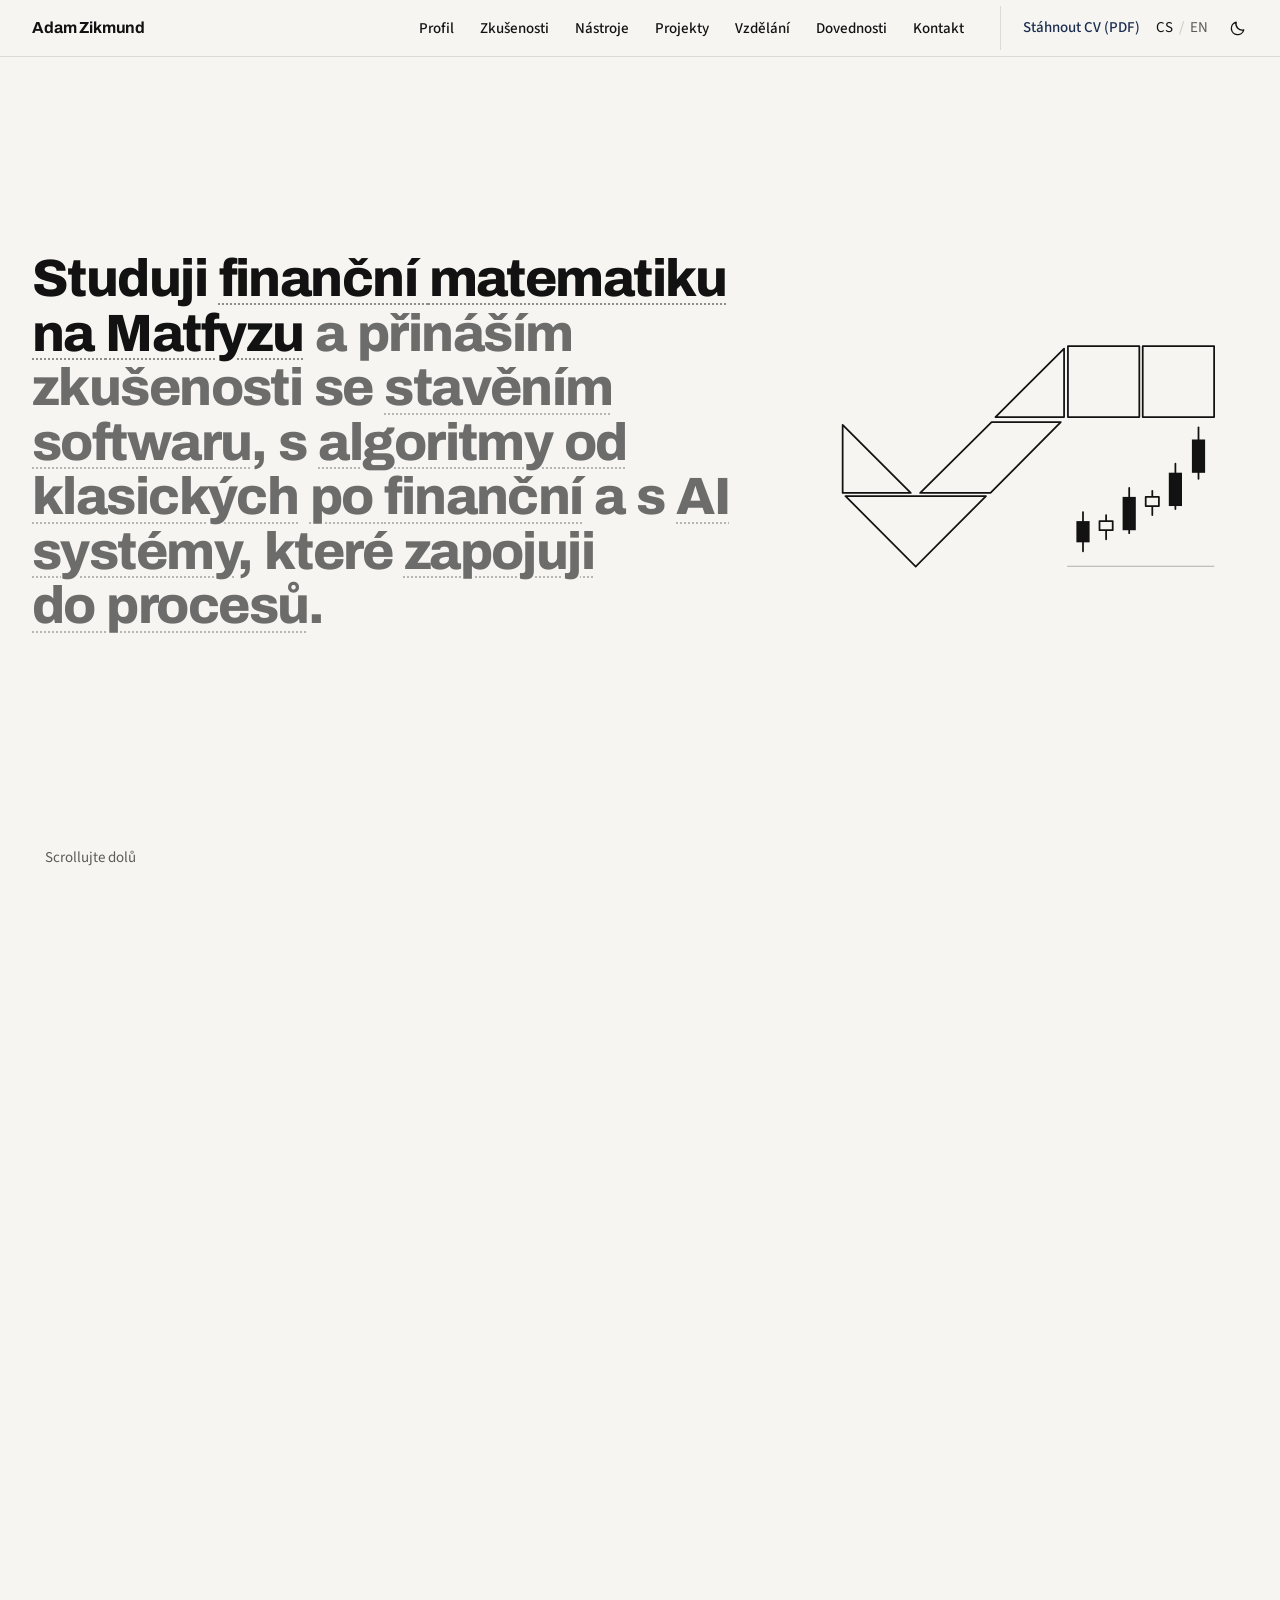
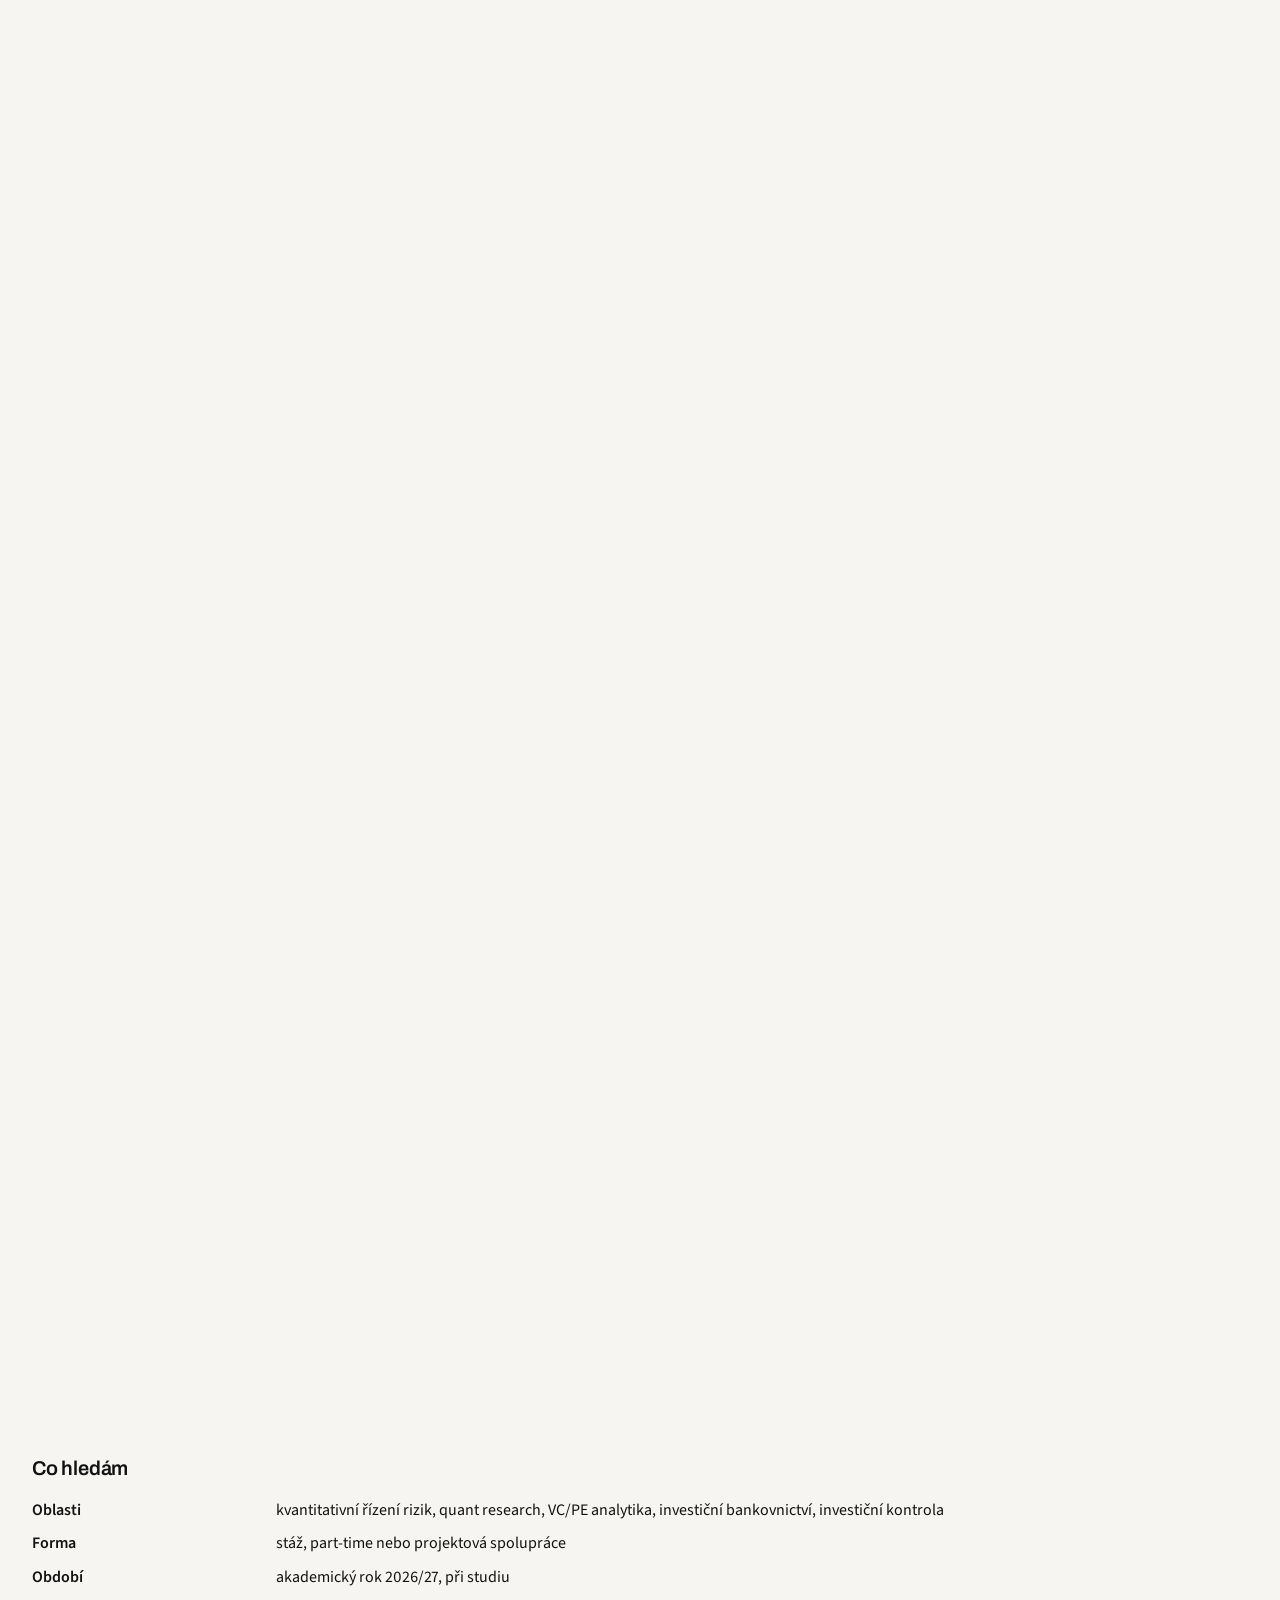
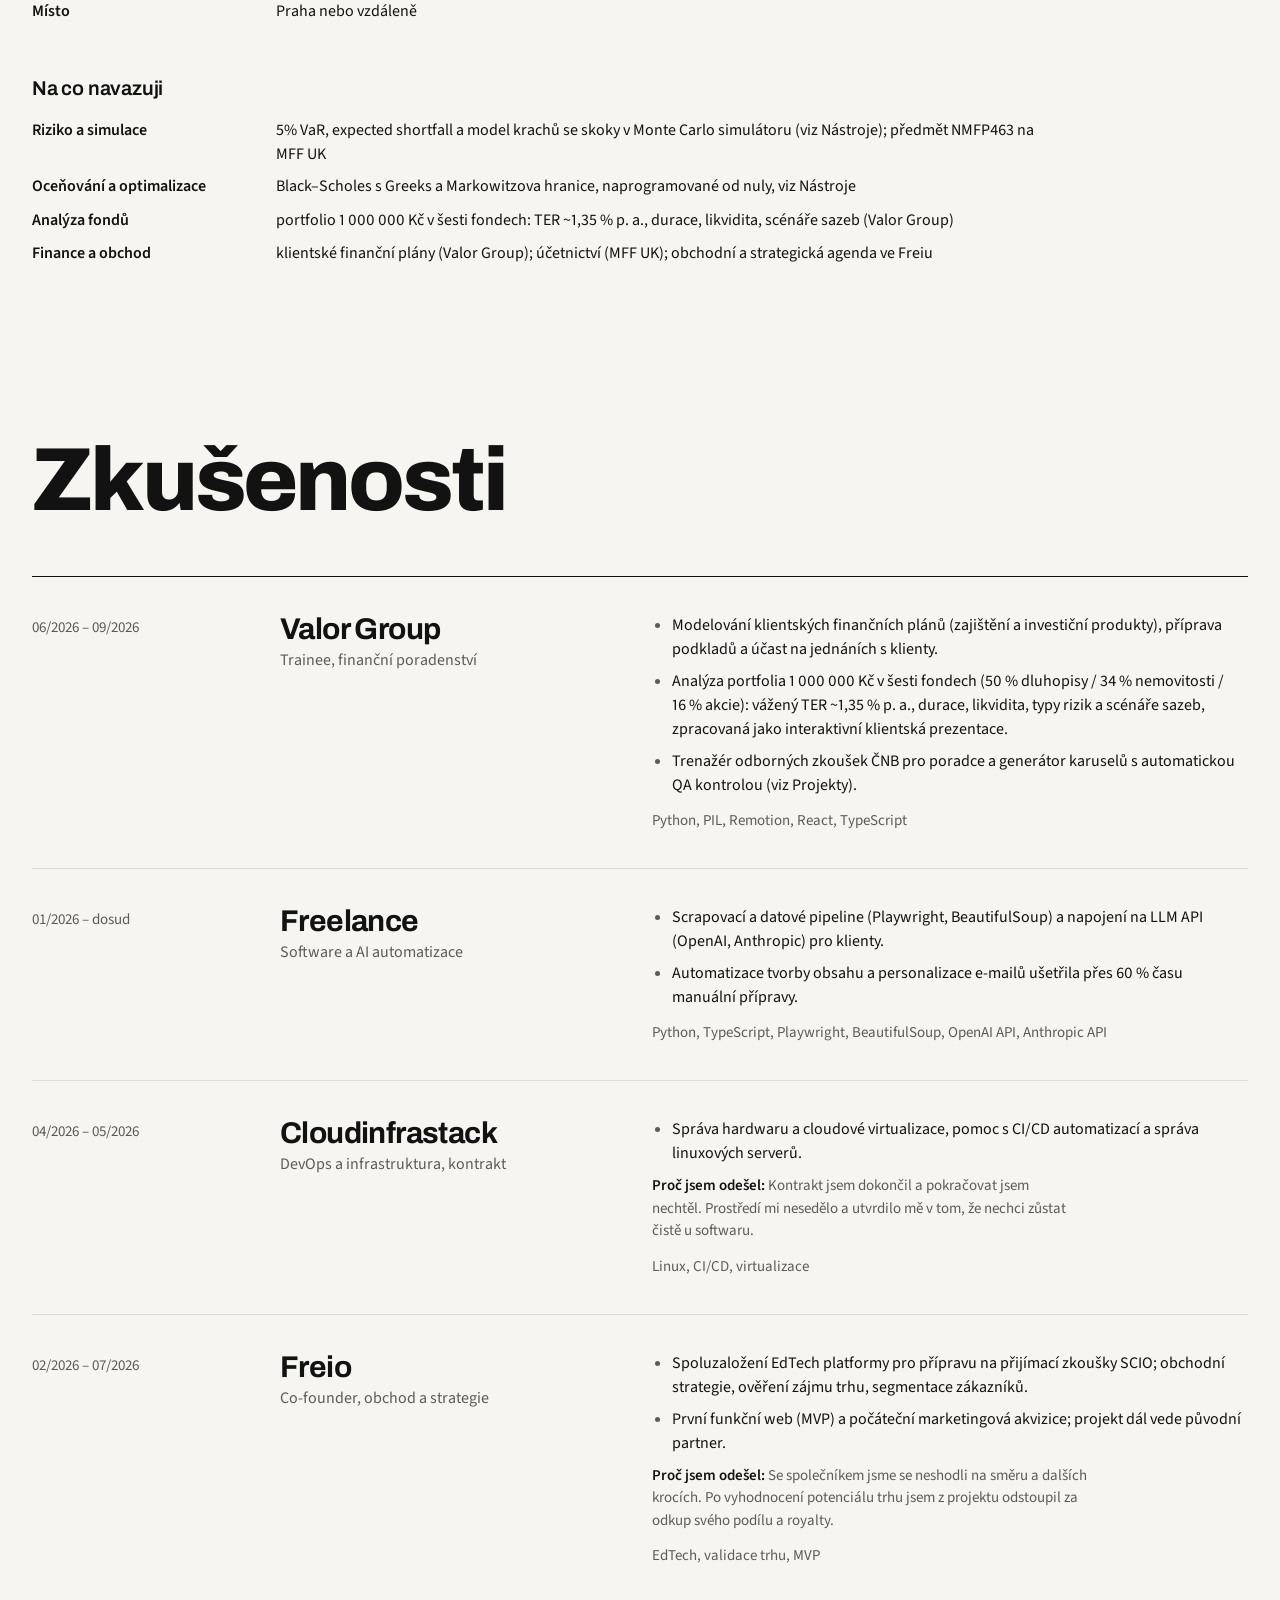
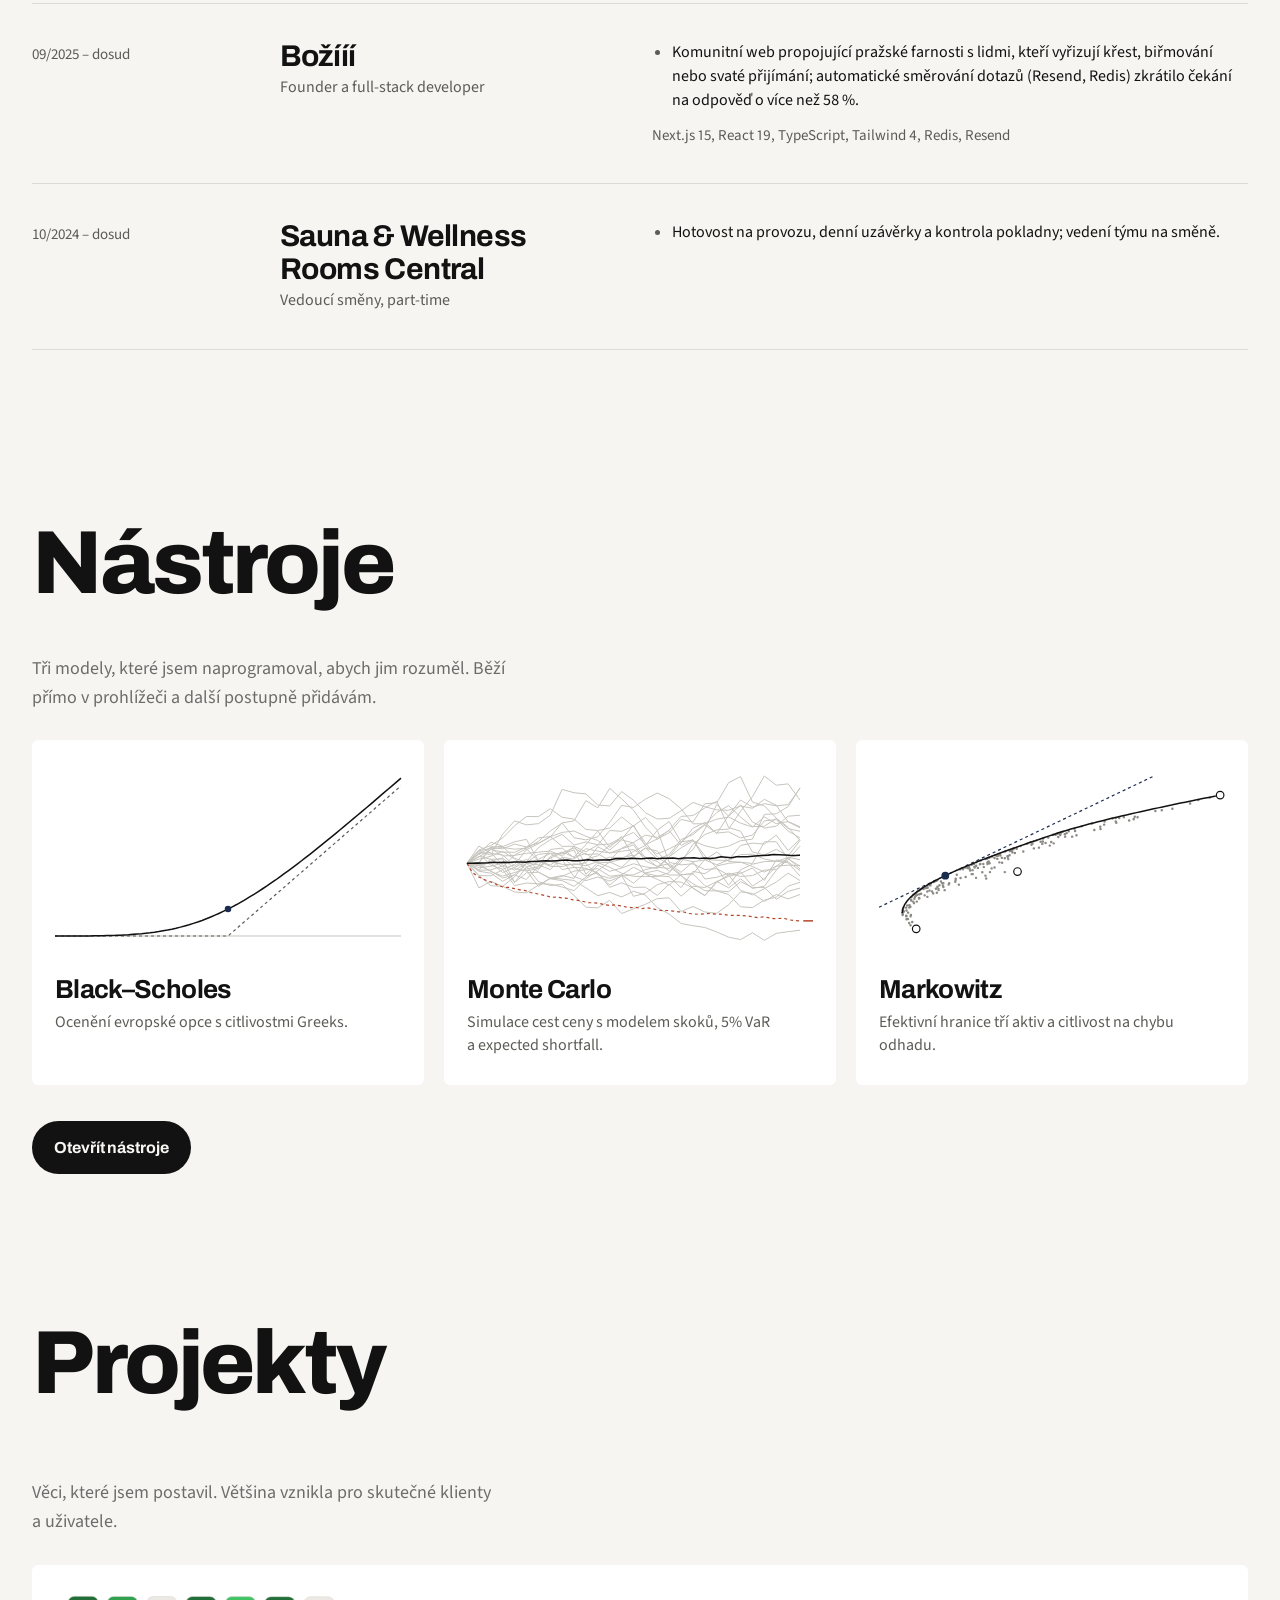
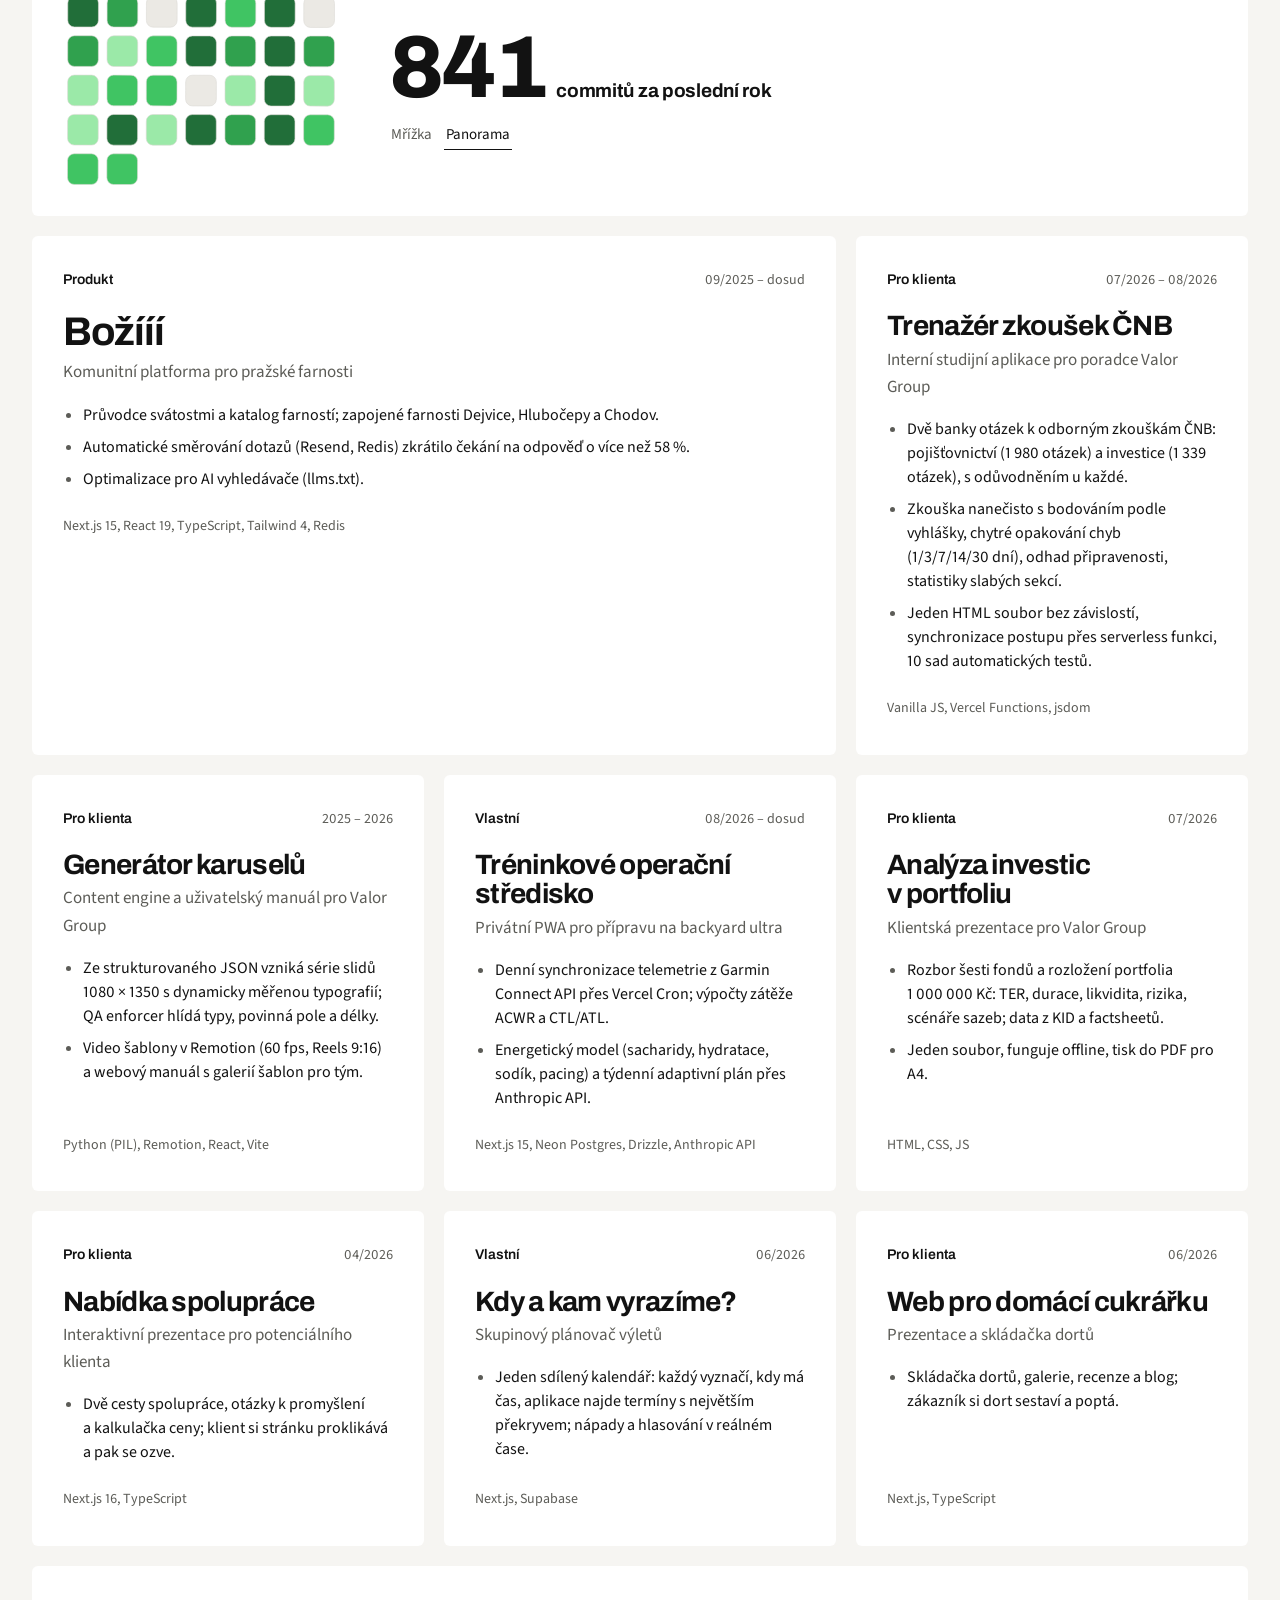
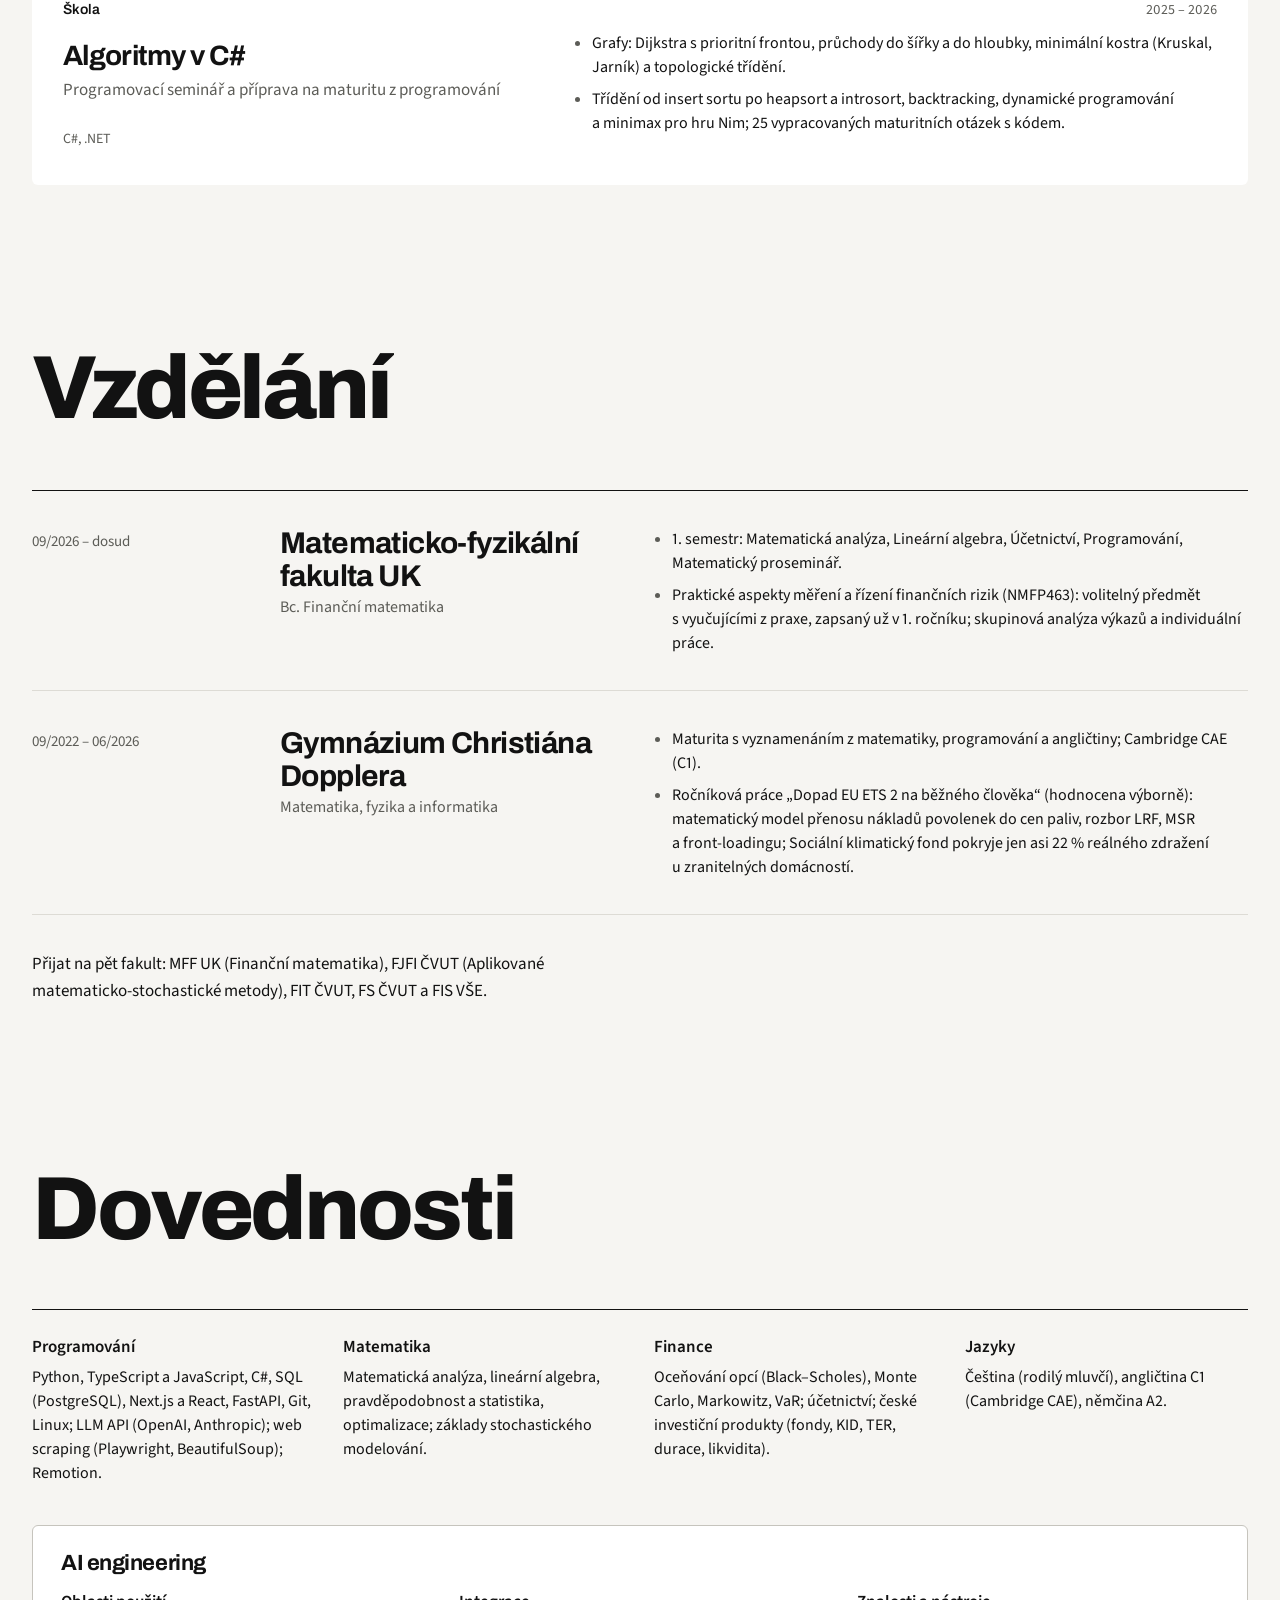
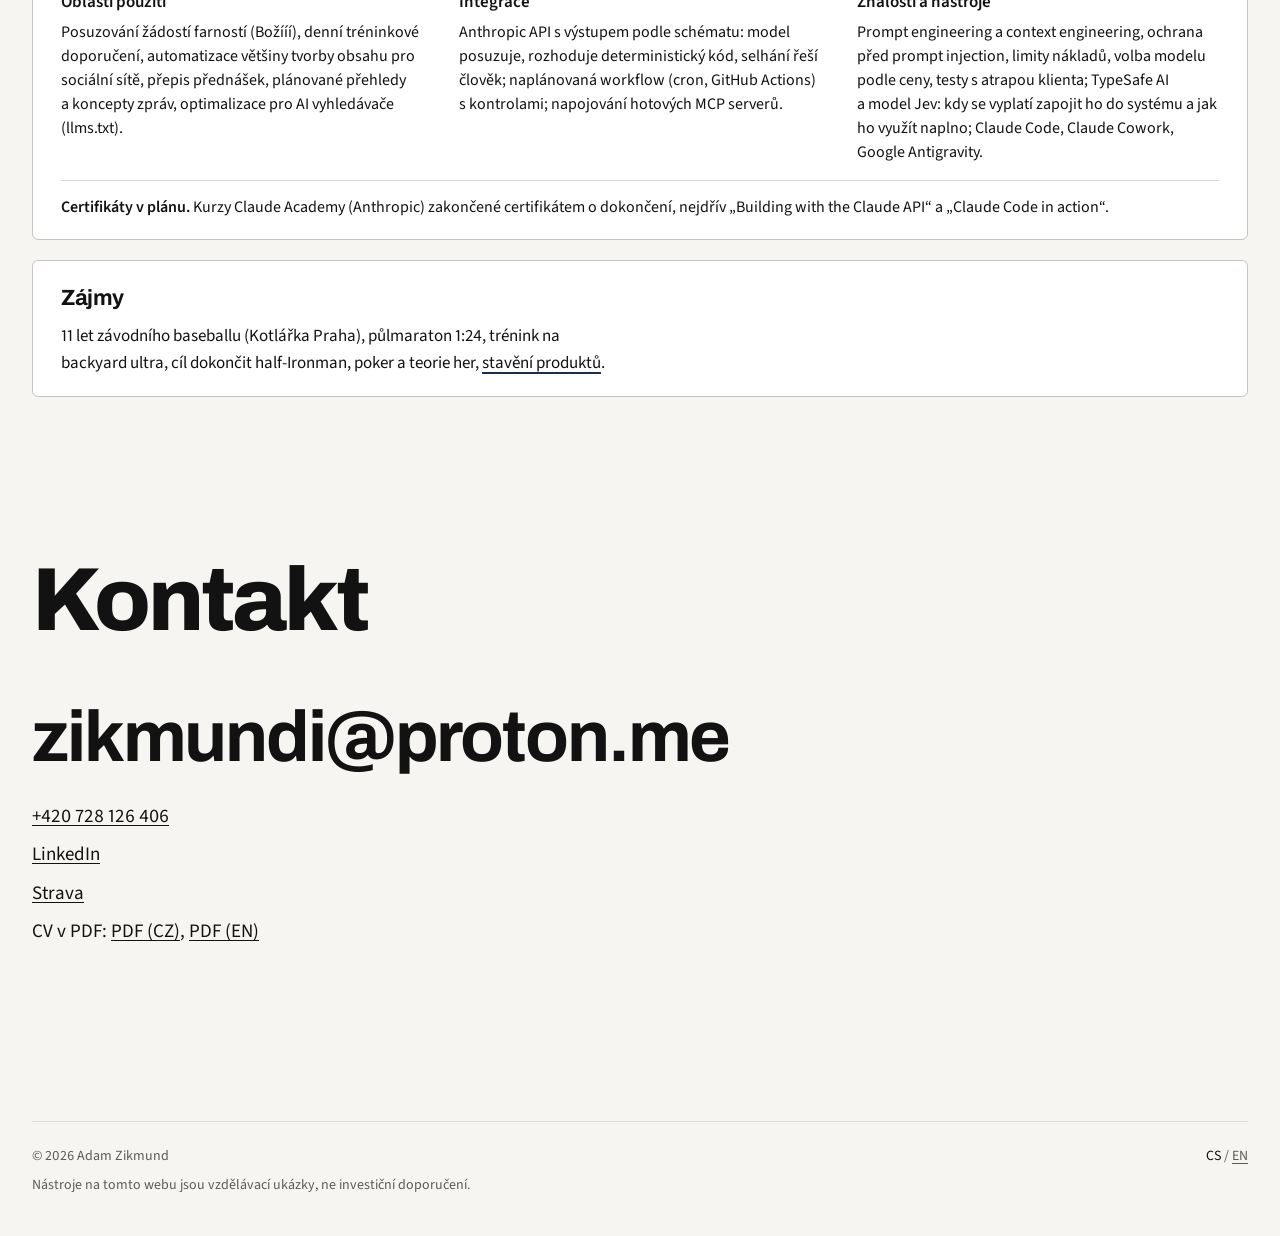
==== commit 6664155f: "Poznámky u slov: otevírání až po zastavení myši, okénko zůstane, dokud k němu kurzor míří, při scrol" ====
--- a/index.html
+++ b/index.html
@@ -62,8 +62,8 @@
 <main id="main">
 <section class="hero-track" data-hero>
   <div class="hero-pin">
-    <h1 id="hero-title" class="hero-title" data-magic="hero" data-art="art-hero"><span class="hero-sentence"><span class="w l0">Studuji</span> <a class="hint" href="#mff" data-hint="mff" data-hint-link="Vzdělání" aria-describedby="hint-mff"><span class="w l0" data-fig="mff"><span class="u">finanční </span></span><span class="w l0" data-fig="mff"><span class="u">matematiku </span></span><span class="w l0" data-fig="mff"><span class="u">na </span></span><span class="w l0" data-fig="mff"><span class="u">Matfyzu</span></span></a> <span class="w">a přináším</span> <span class="w">zkušenosti</span> <span class="w">se</span> <a class="hint" href="#projekty" data-hint="sw" data-hint-link="Projekty" aria-describedby="hint-sw"><span class="w" data-fig="sw"><span class="u">stavěním </span></span><span class="w" data-fig="sw"><span class="u">softwaru</span>,</span></a> <a class="hint" href="#algoritmy" data-hint="alg" data-hint-link="Algoritmy v Projektech" aria-describedby="hint-alg"><span class="w" data-fig="alg">s <span class="u">algoritmy </span></span><span class="w" data-fig="alg"><span class="u">od </span></span><span class="w" data-fig="alg"><span class="u">klasických</span></span></a> <a class="hint" href="/nastroje/" data-hint="fin" data-hint-link="Otevřít nástroje" aria-describedby="hint-fin"><span class="w" data-fig="fin"><span class="u">po </span></span><span class="w" data-fig="fin"><span class="u">finanční</span></span></a> <a class="hint" href="#ai-engineering" data-hint="ai" data-hint-link="AI engineering v Dovednostech" aria-describedby="hint-ai"><span class="w" data-fig="ai">a s <span class="u">AI </span></span><span class="w" data-fig="ai"><span class="u">systémy</span>,</span></a> <span class="w">které</span> <a class="hint" href="#freelance" data-hint="proc" data-hint-link="Freelance ve Zkušenostech" aria-describedby="hint-proc"><span class="w" data-fig="proc"><span class="u">zapojuji </span></span><span class="w" data-fig="proc"><span class="u">do procesů</span>.</span></a></span></h1>
-    <div class="hint-notes" hidden><span id="hint-mff">Bakalářský obor Finanční matematika na MFF UK od září 2026. První semestr: analýza, lineární algebra, účetnictví a programování.</span><span id="hint-sw">Vlastní produkt Božííí, aplikace a weby pro klienty i osobní nástroje, většinou v Next.js a TypeScriptu.</span><span id="hint-alg">Dijkstra, průchody grafem, minimální kostra a třídicí algoritmy v C#, z programovacího semináře a přípravy na maturitu.</span><span id="hint-fin">Black–Scholes s citlivostmi, Monte Carlo s VaR a expected shortfall a Markowitzova efektivní hranice. Všechno běží přímo v prohlížeči.</span><span id="hint-ai">Jak AI napojuji: model posuzuje, rozhoduje deterministický kód a selhání řeší člověk. Výstup podle schématu, limity nákladů.</span><span id="hint-proc">Automatizace pro klienty i vlastní projekty: tvorba obsahu pro sociální sítě, personalizace e-mailů a sběr dat.</span></div>
+    <h1 id="hero-title" class="hero-title" data-magic="hero" data-art="art-hero"><span class="hero-sentence"><span class="w l0">Studuji</span> <a class="hint" href="#mff" data-hint="mff" data-hint-link="Vzdělání" aria-describedby="hint-mff"><span class="w l0" data-fig="mff"><span class="u">finanční </span></span><span class="w l0" data-fig="mff"><span class="u">matematiku </span></span><span class="w l0" data-fig="mff"><span class="u">na </span></span><span class="w l0" data-fig="mff"><span class="u">Matfyzu</span></span></a> <span class="w">a přináším</span> <span class="w">zkušenosti</span> <span class="w">se</span> <a class="hint" href="#projekty" data-hint="sw" data-hint-link="Projekty" aria-describedby="hint-sw"><span class="w" data-fig="sw"><span class="u">stavěním </span></span><span class="w" data-fig="sw"><span class="u">softwaru</span></span></a><span class="w" data-sat="prev">,</span> <span class="w" data-sat="next">s </span><a class="hint" href="#algoritmy" data-hint="alg" data-hint-link="Algoritmy v Projektech" aria-describedby="hint-alg"><span class="w" data-fig="alg"><span class="u">algoritmy </span></span><span class="w" data-fig="alg"><span class="u">od </span></span><span class="w" data-fig="alg"><span class="u">klasických</span></span></a> <a class="hint" href="/nastroje/" data-hint="fin" data-hint-link="Otevřít nástroje" aria-describedby="hint-fin"><span class="w" data-fig="fin"><span class="u">po </span></span><span class="w" data-fig="fin"><span class="u">finanční</span></span></a> <span class="w" data-sat="next">a s </span><a class="hint" href="#ai-engineering" data-hint="ai" data-hint-link="AI engineering v Dovednostech" aria-describedby="hint-ai"><span class="w" data-fig="ai"><span class="u">AI </span></span><span class="w" data-fig="ai"><span class="u">systémy</span></span></a><span class="w" data-sat="prev">,</span> <span class="w">které</span> <a class="hint" href="#freelance" data-hint="proc" data-hint-link="Freelance ve Zkušenostech" aria-describedby="hint-proc"><span class="w" data-fig="proc"><span class="u">zapojuji </span></span><span class="w" data-fig="proc"><span class="u">do procesů</span></span></a><span class="w" data-sat="prev">.</span></span></h1>
+    <div class="hint-notes" hidden><span id="hint-mff">Bakalářský obor Finanční matematika na MFF UK od září 2026. První semestr: analýza, lineární algebra, účetnictví a programování.</span><span id="hint-sw">Vlastní produkt Božííí, klientské aplikace a weby i osobní nástroje, většinou v Next.js a TypeScriptu.</span><span id="hint-alg">Dijkstra, průchody grafem, minimální kostra a třídicí algoritmy v C#, z programovacího semináře a přípravy na maturitu.</span><span id="hint-fin">Black–Scholes s citlivostmi, Monte Carlo s VaR a expected shortfall a Markowitzova efektivní hranice. Všechno běží přímo v prohlížeči.</span><span id="hint-ai">Jak AI napojuji: model posuzuje, rozhoduje deterministický kód a selhání řeší člověk. Výstup podle schématu, limity nákladů.</span><span id="hint-proc">Automatizace pro klienty i vlastní projekty: tvorba obsahu pro sociální sítě, personalizace e-mailů a sběr dat.</span></div>
     <div class="fig-art fig-art-hero" id="art-hero" aria-hidden="true"><svg class="fig" data-fig="mff" viewBox="0 0 400 400" fill="none" stroke="currentColor" stroke-width="1.6" stroke-linecap="round" stroke-linejoin="round" focusable="false"><path class="d" pathLength="1" d="M31.5 183.5L31.5 245.4L93.4 245.4Z"/><path class="d" pathLength="1" style="--t:120ms" d="M34.1 248.4L161.8 248.4L97.9 312.3Z"/><path class="d" pathLength="1" style="--t:240ms" d="M102 245.4L165.9 245.4L229.8 181L166.9 181Z"/><path class="d" pathLength="1" style="--t:360ms" d="M170.4 176.4L232.8 176.4L232.8 114.1Z"/><path class="d" pathLength="1" style="--t:480ms" d="M236.3 112L301.2 112L301.2 176.4L236.3 176.4Z"/><path class="d" pathLength="1" style="--t:600ms" d="M304.3 112L369.2 112L369.2 176.4L304.3 176.4Z"/><path class="g" d="M236 312L369 312"/><path class="d" pathLength="1" style="--t:760ms" d="M250 262.8L250 298.5"/><rect class="dot" x="244" y="271" width="12" height="19.3" style="--t:960ms"/><path class="d" pathLength="1" style="--t:850ms" d="M271 265.5L271 287.5"/><rect class="ring" x="265" y="271" width="12" height="8.3" style="--t:1050ms"/><path class="d" pathLength="1" style="--t:940ms" d="M292 240.8L292 282"/><rect class="dot" x="286" y="249" width="12" height="30.3" style="--t:1140ms"/><path class="d" pathLength="1" style="--t:1030ms" d="M313 243.5L313 265.5"/><rect class="ring" x="307" y="249" width="12" height="8.3" style="--t:1230ms"/><path class="d" pathLength="1" style="--t:1120ms" d="M334 218.8L334 260"/><rect class="dot" x="328" y="227" width="12" height="30.3" style="--t:1320ms"/><path class="d" pathLength="1" style="--t:1210ms" d="M355 185.8L355 232.5"/><rect class="dot" x="349" y="196.8" width="12" height="30.3" style="--t:1410ms"/></svg><svg class="fig" data-fig="sw" viewBox="0 0 400 400" fill="none" stroke="currentColor" stroke-width="1.6" stroke-linecap="round" stroke-linejoin="round" focusable="false"><path class="d" pathLength="1" d="M56 74H344Q356 74 356 86V314Q356 326 344 326H56Q44 326 44 314V86Q44 74 56 74Z"/><path class="d" pathLength="1" style="--t:260ms" d="M44 104L356 104"/><circle class="ring" cx="64" cy="89" r="4.2" style="--t:320ms"/><circle class="ring" cx="79" cy="89" r="4.2" style="--t:380ms"/><circle class="ring" cx="94" cy="89" r="4.2" style="--t:440ms"/><path class="d" pathLength="1" style="--t:420ms" d="M124 104L124 326"/><path class="g" d="M62 132L106 132"/><path class="g" d="M62 156L94 156"/><path class="g" d="M62 180L106 180"/><path class="g" d="M62 204L94 204"/><path class="d" pathLength="1" style="--t:560ms" stroke-width="2.4" d="M62 132L106 132"/><path class="d" pathLength="1" style="--t:640ms" d="M150 122H330Q338 122 338 130V214Q338 222 330 222H150Q142 222 142 214V130Q142 122 150 122Z"/><path class="d" pathLength="1" style="--t:900ms" stroke-width="2" d="M156 192.2L177 186.4L198 189.3L219 177.8L240 180.6L261 168.4L282 172L303 159L324 154.7"/><path class="g" d="M164 248L298 248"/><circle class="dot" cx="148" cy="248" r="4" style="--t:1100ms"/><path class="g" d="M164 274L268 274"/><circle class="ring" cx="148" cy="274" r="4.2" style="--t:1190ms"/><path class="g" d="M164 300L298 300"/><circle class="ring" cx="148" cy="300" r="4.2" style="--t:1280ms"/></svg><svg class="fig" data-fig="alg" viewBox="0 0 400 400" fill="none" stroke="currentColor" stroke-width="1.6" stroke-linecap="round" stroke-linejoin="round" focusable="false"><path class="g" d="M60 120L150 70"/><path class="g" d="M150 70L255 92"/><path class="g" d="M255 92L345 140"/><path class="g" d="M60 120L105 215"/><path class="g" d="M150 70L205 185"/><path class="g" d="M255 92L205 185"/><path class="g" d="M345 140L305 240"/><path class="g" d="M105 215L205 185"/><path class="g" d="M205 185L305 240"/><path class="g" d="M105 215L80 315"/><path class="g" d="M205 185L200 300"/><path class="g" d="M305 240L200 300"/><path class="g" d="M80 315L200 300"/><path class="g" d="M200 300L330 335"/><path class="g" d="M305 240L330 335"/><path class="d" pathLength="1" style="--t:200ms" stroke-width="2.4" d="M60 120L105 215"/><path class="d" pathLength="1" style="--t:520ms" stroke-width="2.4" d="M105 215L205 185"/><path class="d" pathLength="1" style="--t:840ms" stroke-width="2.4" d="M205 185L200 300"/><path class="d" pathLength="1" style="--t:1160ms" stroke-width="2.4" d="M200 300L330 335"/><circle class="ring" cx="60" cy="120" r="9"/><circle class="dot" cx="60" cy="120" r="3.5" style="--t:100ms"/><circle class="dot" cx="150" cy="70" r="3.6"/><circle class="dot" cx="255" cy="92" r="3.6"/><circle class="dot" cx="345" cy="140" r="3.6"/><circle class="dot" cx="105" cy="215" r="3.6"/><circle class="dot" cx="205" cy="185" r="3.6"/><circle class="dot" cx="305" cy="240" r="3.6"/><circle class="dot" cx="80" cy="315" r="3.6"/><circle class="dot" cx="200" cy="300" r="3.6"/><circle class="ring" cx="330" cy="335" r="9"/><circle class="dot" cx="330" cy="335" r="3.5" style="--t:100ms"/></svg><svg class="fig" data-fig="fin" viewBox="0 0 400 400" fill="none" stroke="currentColor" stroke-width="1.6" stroke-linecap="round" stroke-linejoin="round" focusable="false"><path class="g" d="M40 205L290 205"/><path class="g" d="M290 50L290 360"/><path class="d" pathLength="1" d="M40 205L44.2 187.9L48.3 188.3L52.5 194.1L56.7 193.6L60.8 194.4L65 188.7L69.2 193.2L73.3 200.7L77.5 210.2L81.7 200.6L85.8 193.1L90 186.1L94.2 189.2L98.3 188.6L102.5 176.5L106.7 181.4L110.8 176L115 170.7L119.2 167L123.3 174.2L127.5 166.1L131.7 164.6L135.8 172.4L140 165.2L144.2 167.1L148.3 172.8L152.5 164.5L156.7 165.7L160.8 173.3L165 164.4L169.2 159.7L173.3 156.5L177.5 151.5L181.7 164.1L185.8 159.6L190 158.6L194.2 152.5L198.3 154L202.5 150L206.7 153.4L210.8 158.1L215 153.5L219.2 150.5L223.3 155.5L227.5 160L231.7 159.2L235.8 140.5L240 139.4L244.2 133.4L248.3 138.4L252.5 133.4L256.7 123.5L260.8 121.5L265 118.6L269.2 106.3L273.3 112.8L277.5 122.2L281.7 117.9L285.8 118.2L290 112.5"/><path class="d" pathLength="1" style="--t:120ms" d="M40 205L44.2 205.5L48.3 207.3L52.5 216.5L56.7 213.9L60.8 224.5L65 232L69.2 232L73.3 239.8L77.5 228.2L81.7 216.7L85.8 207.3L90 206.2L94.2 215.8L98.3 216.6L102.5 222.1L106.7 223.1L110.8 227.2L115 230.7L119.2 232.4L123.3 231.3L127.5 231.4L131.7 229.6L135.8 233.6L140 225.8L144.2 232.4L148.3 228.7L152.5 220.5L156.7 226.7L160.8 235.5L165 228.3L169.2 221.7L173.3 225.3L177.5 227.9L181.7 230.1L185.8 227.1L190 231.2L194.2 227.3L198.3 229.7L202.5 235.2L206.7 230.4L210.8 231L215 233.6L219.2 233.1L223.3 229.4L227.5 218.8L231.7 228.3L235.8 230.2L240 233.5L244.2 237L248.3 237.9L252.5 241.6L256.7 243.7L260.8 250.8L265 245.6L269.2 244.5L273.3 247.5L277.5 253L281.7 251.3L285.8 245.4L290 255.3"/><path class="d" pathLength="1" style="--t:240ms" d="M40 205L44.2 206.1L48.3 208.1L52.5 205.5L56.7 201.8L60.8 201.6L65 190.2L69.2 190.5L73.3 191L77.5 191.7L81.7 205.7L85.8 204.6L90 214.6L94.2 216.2L98.3 226.1L102.5 239.2L106.7 246.8L110.8 245.1L115 248.5L119.2 244.9L123.3 247.2L127.5 247.8L131.7 250L135.8 242.2L140 229.2L144.2 229.4L148.3 222.9L152.5 229.3L156.7 227L160.8 224.7L165 221.7L169.2 218.6L173.3 203.6L177.5 206L181.7 207.8L185.8 219.4L190 231L194.2 228.2L198.3 241.1L202.5 232.9L206.7 233.2L210.8 235.7L215 233.2L219.2 230.7L223.3 231.8L227.5 233.9L231.7 235.9L235.8 243.7L240 246.3L244.2 256.7L248.3 259.5L252.5 261.5L256.7 262.2L260.8 268.8L265 265.4L269.2 277.3L273.3 281L277.5 275.7L281.7 268L285.8 273L290 275.1"/><path class="d" pathLength="1" style="--t:360ms" d="M40 205L44.2 203.7L48.3 208L52.5 218.7L56.7 212.1L60.8 212.2L65 211.2L69.2 207.7L73.3 212.3L77.5 211.4L81.7 230.9L85.8 233L90 226.5L94.2 235.7L98.3 237.3L102.5 246L106.7 258.2L110.8 261.9L115 262.1L119.2 260.9L123.3 260.8L127.5 265.4L131.7 268.2L135.8 269L140 266.9L144.2 270.7L148.3 271.1L152.5 270.9L156.7 268.2L160.8 272.9L165 273.4L169.2 278.7L173.3 281.8L177.5 274.6L181.7 265.8L185.8 258L190 259L194.2 264.4L198.3 244.1L202.5 237L206.7 241.6L210.8 242.3L215 246.9L219.2 251.3L223.3 254.8L227.5 254.6L231.7 266.3L235.8 265.4L240 270.7L244.2 277.5L248.3 275.7L252.5 276.5L256.7 273.1L260.8 270.1L265 278.1L269.2 289.6L273.3 280.9L277.5 294L281.7 296.5L285.8 310.9L290 307.9"/><path class="d" pathLength="1" style="--t:480ms" d="M40 205L44.2 206.3L48.3 205.3L52.5 199.2L56.7 198L60.8 198.7L65 200.9L69.2 198.2L73.3 197.5L77.5 210.5L81.7 210L85.8 214L90 214.9L94.2 231L98.3 223.7L102.5 236.1L106.7 241.1L110.8 239.6L115 238.7L119.2 232.2L123.3 234.8L127.5 232.9L131.7 225.2L135.8 229.4L140 231L144.2 223.9L148.3 226.6L152.5 226.6L156.7 227.6L160.8 225L165 221.5L169.2 220.4L173.3 220.9L177.5 225.3L181.7 217.6L185.8 217.1L190 216.6L194.2 223L198.3 228.7L202.5 232.9L206.7 229.9L210.8 222.7L215 217L219.2 222.8L223.3 219.5L227.5 213L231.7 218.9L235.8 205.8L240 216.1L244.2 212.7L248.3 209L252.5 203.6L256.7 213.2L260.8 216.8L265 212.9L269.2 226L273.3 220.9L277.5 223.9L281.7 228.5L285.8 234.5L290 239.2"/><path class="d" pathLength="1" style="--t:600ms" d="M40 205L44.2 202.4L48.3 193.1L52.5 194.9L56.7 192.9L60.8 188.6L65 182.8L69.2 186.4L73.3 185.6L77.5 183.1L81.7 180.9L85.8 185.5L90 184.1L94.2 186.8L98.3 182.9L102.5 181.9L106.7 190.6L110.8 187.6L115 175L119.2 167.2L123.3 163.5L127.5 167.6L131.7 174L135.8 187.3L140 178.8L144.2 187.8L148.3 194.6L152.5 192.5L156.7 179.9L160.8 180.8L165 183.8L169.2 180.1L173.3 182.1L177.5 192.4L181.7 177.8L185.8 174L190 183.8L194.2 174.2L198.3 177.3L202.5 177.8L206.7 186.4L210.8 179.4L215 175.5L219.2 172.4L223.3 168.2L227.5 166.8L231.7 160.1L235.8 154.1L240 146.5L244.2 141.4L248.3 135.6L252.5 137L256.7 117L260.8 109.6L265 112.9L269.2 114.6L273.3 118.2L277.5 125L281.7 117.5L285.8 124.3L290 124.4"/><path class="d" pathLength="1" style="--t:720ms" d="M40 205L44.2 205.9L48.3 202.7L52.5 207.5L56.7 210.9L60.8 214.5L65 208.2L69.2 199.8L73.3 198.5L77.5 194.5L81.7 198.3L85.8 193.2L90 179.8L94.2 180.3L98.3 185.3L102.5 186.4L106.7 192.3L110.8 182.2L115 181L119.2 185L123.3 182.7L127.5 182.1L131.7 185.5L135.8 185.3L140 189.5L144.2 180L148.3 178.7L152.5 187L156.7 187.4L160.8 195L165 193.1L169.2 193.2L173.3 201.2L177.5 195.1L181.7 198.3L185.8 199.3L190 200.7L194.2 184.7L198.3 189.7L202.5 189.8L206.7 193.9L210.8 191.3L215 199.6L219.2 195.5L223.3 197.1L227.5 189.3L231.7 185.2L235.8 196.2L240 196.1L244.2 190L248.3 181.3L252.5 187.8L256.7 197.2L260.8 202.7L265 200.6L269.2 208.3L273.3 197.1L277.5 188.5L281.7 182.5L285.8 176.3L290 184.7"/><path class="d" pathLength="1" style="--t:900ms" d="M290.5 50L290.6 54L290.8 58L291 62L291.3 66L291.6 70L292 74L292.5 78L293.1 82L293.9 86L294.7 90L295.7 94L296.9 98L298.3 102L299.8 106L301.6 110L303.6 114L305.9 118L308.3 122L311.1 126L314 130L317.2 134L320.6 138L324.2 142L327.9 146L331.7 150L335.7 154L339.6 158L343.5 162L347.3 166L351 170L354.4 174L357.6 178L360.4 182L362.9 186L364.9 190L366.4 194L367.5 198L368 202L367.9 206L367.3 210L366.2 214L364.6 218L362.5 222L360 226L357.1 230L353.9 234L350.4 238L346.7 242L342.9 246L339 250L335 254L331.1 258L327.3 262L323.6 266L320 270L316.7 274L313.5 278L310.6 282L307.9 286L305.5 290L303.3 294L301.3 298L299.6 302L298 306L296.7 310L295.6 314L294.6 318L293.7 322L293 326L292.4 330L292 334L291.6 338L291.2 342L291 346L290.7 350L290.6 354L290.4 358"/><circle class="dot" cx="290" cy="112.5" r="2.8" style="--t:1300ms"/><circle class="dot" cx="290" cy="255.3" r="2.8" style="--t:1360ms"/><circle class="dot" cx="290" cy="275.1" r="2.8" style="--t:1420ms"/><circle class="dot" cx="290" cy="307.9" r="2.8" style="--t:1480ms"/><circle class="dot" cx="290" cy="239.2" r="2.8" style="--t:1540ms"/><circle class="dot" cx="290" cy="124.4" r="2.8" style="--t:1600ms"/><circle class="dot" cx="290" cy="184.7" r="2.8" style="--t:1660ms"/></svg><svg class="fig" data-fig="ai" viewBox="0 0 400 400" fill="none" stroke="currentColor" stroke-width="1.6" stroke-linecap="round" stroke-linejoin="round" focusable="false"><path class="g" d="M70 122L160 70"/><path class="g" d="M70 122L160 122"/><path class="g" d="M70 122L160 174"/><path class="g" d="M70 122L160 226"/><path class="g" d="M70 122L160 278"/><path class="g" d="M70 122L160 330"/><path class="g" d="M70 174L160 70"/><path class="g" d="M70 174L160 122"/><path class="g" d="M70 174L160 174"/><path class="g" d="M70 174L160 226"/><path class="g" d="M70 174L160 278"/><path class="g" d="M70 174L160 330"/><path class="g" d="M70 226L160 70"/><path class="g" d="M70 226L160 122"/><path class="g" d="M70 226L160 174"/><path class="g" d="M70 226L160 226"/><path class="g" d="M70 226L160 278"/><path class="g" d="M70 226L160 330"/><path class="g" d="M70 278L160 70"/><path class="g" d="M70 278L160 122"/><path class="g" d="M70 278L160 174"/><path class="g" d="M70 278L160 226"/><path class="g" d="M70 278L160 278"/><path class="g" d="M70 278L160 330"/><path class="g" d="M160 70L250 70"/><path class="g" d="M160 70L250 122"/><path class="g" d="M160 70L250 174"/><path class="g" d="M160 70L250 226"/><path class="g" d="M160 70L250 278"/><path class="g" d="M160 70L250 330"/><path class="g" d="M160 122L250 70"/><path class="g" d="M160 122L250 122"/><path class="g" d="M160 122L250 174"/><path class="g" d="M160 122L250 226"/><path class="g" d="M160 122L250 278"/><path class="g" d="M160 122L250 330"/><path class="g" d="M160 174L250 70"/><path class="g" d="M160 174L250 122"/><path class="g" d="M160 174L250 174"/><path class="g" d="M160 174L250 226"/><path class="g" d="M160 174L250 278"/><path class="g" d="M160 174L250 330"/><path class="g" d="M160 226L250 70"/><path class="g" d="M160 226L250 122"/><path class="g" d="M160 226L250 174"/><path class="g" d="M160 226L250 226"/><path class="g" d="M160 226L250 278"/><path class="g" d="M160 226L250 330"/><path class="g" d="M160 278L250 70"/><path class="g" d="M160 278L250 122"/><path class="g" d="M160 278L250 174"/><path class="g" d="M160 278L250 226"/><path class="g" d="M160 278L250 278"/><path class="g" d="M160 278L250 330"/><path class="g" d="M160 330L250 70"/><path class="g" d="M160 330L250 122"/><path class="g" d="M160 330L250 174"/><path class="g" d="M160 330L250 226"/><path class="g" d="M160 330L250 278"/><path class="g" d="M160 330L250 330"/><path class="g" d="M250 70L340 148"/><path class="g" d="M250 70L340 200"/><path class="g" d="M250 70L340 252"/><path class="g" d="M250 122L340 148"/><path class="g" d="M250 122L340 200"/><path class="g" d="M250 122L340 252"/><path class="g" d="M250 174L340 148"/><path class="g" d="M250 174L340 200"/><path class="g" d="M250 174L340 252"/><path class="g" d="M250 226L340 148"/><path class="g" d="M250 226L340 200"/><path class="g" d="M250 226L340 252"/><path class="g" d="M250 278L340 148"/><path class="g" d="M250 278L340 200"/><path class="g" d="M250 278L340 252"/><path class="g" d="M250 330L340 148"/><path class="g" d="M250 330L340 200"/><path class="g" d="M250 330L340 252"/><path class="d" pathLength="1" style="--t:150ms" stroke-width="2.2" d="M70 174L160 174"/><path class="d" pathLength="1" style="--t:480ms" stroke-width="2.2" d="M160 174L250 226"/><path class="d" pathLength="1" style="--t:810ms" stroke-width="2.2" d="M250 226L340 200"/><path class="d" pathLength="1" style="--t:270ms" stroke-width="2.2" d="M70 226L160 278"/><path class="d" pathLength="1" style="--t:600ms" stroke-width="2.2" d="M160 278L250 122"/><path class="d" pathLength="1" style="--t:930ms" stroke-width="2.2" d="M250 122L340 200"/><path class="d" pathLength="1" style="--t:390ms" stroke-width="2.2" d="M70 122L160 122"/><path class="d" pathLength="1" style="--t:720ms" stroke-width="2.2" d="M160 122L250 174"/><path class="d" pathLength="1" style="--t:1050ms" stroke-width="2.2" d="M250 174L340 148"/><circle class="ring" cx="70" cy="122" r="7"/><circle class="ring" cx="70" cy="174" r="7"/><circle class="ring" cx="70" cy="226" r="7"/><circle class="ring" cx="70" cy="278" r="7"/><circle class="ring" cx="160" cy="70" r="7"/><circle class="ring" cx="160" cy="122" r="7"/><circle class="ring" cx="160" cy="174" r="7"/><circle class="ring" cx="160" cy="226" r="7"/><circle class="ring" cx="160" cy="278" r="7"/><circle class="ring" cx="160" cy="330" r="7"/><circle class="ring" cx="250" cy="70" r="7"/><circle class="ring" cx="250" cy="122" r="7"/><circle class="ring" cx="250" cy="174" r="7"/><circle class="ring" cx="250" cy="226" r="7"/><circle class="ring" cx="250" cy="278" r="7"/><circle class="ring" cx="250" cy="330" r="7"/><circle class="ring" cx="340" cy="148" r="7"/><circle class="ring" cx="340" cy="200" r="7"/><circle class="ring" cx="340" cy="252" r="7"/><circle class="dot" cx="70" cy="174" r="3.4" style="--t:300ms"/><circle class="dot" cx="160" cy="174" r="3.4" style="--t:630ms"/><circle class="dot" cx="250" cy="226" r="3.4" style="--t:960ms"/><circle class="dot" cx="340" cy="200" r="3.4" style="--t:1290ms"/><circle class="dot" cx="70" cy="226" r="3.4" style="--t:300ms"/><circle class="dot" cx="160" cy="278" r="3.4" style="--t:630ms"/><circle class="dot" cx="250" cy="122" r="3.4" style="--t:960ms"/><circle class="dot" cx="70" cy="122" r="3.4" style="--t:300ms"/><circle class="dot" cx="160" cy="122" r="3.4" style="--t:630ms"/><circle class="dot" cx="250" cy="174" r="3.4" style="--t:960ms"/><circle class="dot" cx="340" cy="148" r="3.4" style="--t:1290ms"/></svg><svg class="fig" data-fig="proc" viewBox="0 0 400 400" fill="none" stroke="currentColor" stroke-width="1.6" stroke-linecap="round" stroke-linejoin="round" focusable="false"><path class="d" pathLength="1" d="M50 70H160Q170 70 170 80V140Q170 150 160 150H50Q40 150 40 140V80Q40 70 50 70Z"/><path class="d" pathLength="1" style="--t:450ms" d="M240 70H350Q360 70 360 80V140Q360 150 350 150H240Q230 150 230 140V80Q230 70 240 70Z"/><path class="d" pathLength="1" style="--t:900ms" d="M240 250H350Q360 250 360 260V320Q360 330 350 330H240Q230 330 230 320V260Q230 250 240 250Z"/><path class="d" pathLength="1" style="--t:1350ms" d="M50 250H160Q170 250 170 260V320Q170 330 160 330H50Q40 330 40 320V260Q40 250 50 250Z"/><path class="d" pathLength="1" style="--t:250ms" d="M178 110L222 110"/><path class="d" pathLength="1" style="--t:700ms" d="M213.9 113.9L222 110L213.9 106.1"/><path class="d" pathLength="1" style="--t:700ms" d="M295 158L295 242"/><path class="d" pathLength="1" style="--t:1150ms" d="M291.1 233.9L295 242L298.9 233.9"/><path class="d" pathLength="1" style="--t:1150ms" d="M222 290L178 290"/><path class="d" pathLength="1" style="--t:1600ms" d="M186.1 286.1L178 290L186.1 293.9"/><path class="g" d="M60 92L150 92"/><path class="g" d="M60 110L132 110"/><path class="g" d="M60 128L114 128"/><path class="d" pathLength="1" style="--t:600ms" d="M262 97L295 86"/><path class="d" pathLength="1" style="--t:640ms" d="M262 97L295 110"/><path class="d" pathLength="1" style="--t:680ms" d="M262 123L295 110"/><path class="d" pathLength="1" style="--t:720ms" d="M262 123L295 134"/><path class="d" pathLength="1" style="--t:760ms" d="M295 86L328 110"/><path class="d" pathLength="1" style="--t:800ms" d="M295 110L328 110"/><path class="d" pathLength="1" style="--t:840ms" d="M295 134L328 110"/><circle class="dot" cx="262" cy="97" r="3.2" style="--t:650ms"/><circle class="dot" cx="262" cy="123" r="3.2" style="--t:650ms"/><circle class="dot" cx="295" cy="86" r="3.2" style="--t:650ms"/><circle class="dot" cx="295" cy="110" r="3.2" style="--t:650ms"/><circle class="dot" cx="295" cy="134" r="3.2" style="--t:650ms"/><circle class="dot" cx="328" cy="110" r="3.2" style="--t:650ms"/><path class="d" pathLength="1" style="--t:1050ms" stroke-width="2.4" d="M272 292L288 308L320 274"/><path class="g" d="M62 272L148 272"/><path class="g" d="M62 290L148 290"/><path class="g" d="M62 308L118 308"/></svg></div>
     <p class="hero-hint" aria-hidden="true">Scrollujte dolů</p>
   </div>
@@ -87,7 +87,7 @@
   <div class="rail" data-reveal="rail"><h2 id="h-profil"><span class="mw"><span>Profil</span></span></h2></div>
   <div class="content">
     <div class="lead-row">
-      <p class="lead" data-magic data-art="art-profile"><span class="w">Na</span> <span class="w">gymnáziu</span> <span class="w">jsem</span> <span class="w">založil</span> <a class="hint" href="https://boziii.com" target="_blank" rel="noopener" data-hint="map" data-hint-link="boziii.com" aria-describedby="hint-map"><span class="w" data-fig="map"><span class="u">komunitní </span></span><span class="w" data-fig="map"><span class="u">web </span></span><span class="w" data-fig="map"><span class="u">Božííí </span></span><span class="w" data-fig="map"><span class="u">pro </span></span><span class="w" data-fig="map"><span class="u">pražské </span></span><span class="w" data-fig="map"><span class="u">farnosti</span>,</span></a> <span class="w">spoluzaložil</span> <a class="hint" href="#freio" data-hint="edu" data-hint-link="Freio ve Zkušenostech" aria-describedby="hint-edu"><span class="w" data-fig="edu"><span class="u">EdTech </span></span><span class="w" data-fig="edu"><span class="u">platformu </span></span><span class="w" data-fig="edu"><span class="u">Freio</span></span></a> <span class="w">a jako</span> <span class="w">freelancer</span> <span class="w">dělal</span> <a class="hint" href="#freelance" data-hint="pipe" data-hint-link="Freelance ve Zkušenostech" aria-describedby="hint-pipe"><span class="w" data-fig="pipe"><span class="u">automatizace, </span></span><span class="w" data-fig="pipe"><span class="u">scraping </span></span><span class="w" data-fig="pipe"><span class="u">a napojení </span></span><span class="w" data-fig="pipe"><span class="u">na </span></span><span class="w" data-fig="pipe"><span class="u">LLM </span></span><span class="w" data-fig="pipe"><span class="u">API</span>.</span></a> <span class="w">Ročníkovou</span> <span class="w">práci</span> <span class="w">jsem</span> <span class="w">psal</span> <a class="hint" href="#gymnazium" data-hint="ets" data-hint-link="Ročníková práce ve Vzdělání" aria-describedby="hint-ets"><span class="w" data-fig="ets">o <span class="u">dopadu </span></span><span class="w" data-fig="ets"><span class="u">EU ETS 2 </span></span><span class="w" data-fig="ets"><span class="u">na </span></span><span class="w" data-fig="ets"><span class="u">domácnosti</span>,</span></a> <span class="w">s vlastním</span> <span class="w">matematickým</span> <span class="w">modelem</span> <span class="w">přenosu</span> <span class="w">nákladů.</span> <span class="w">Léto</span> <span class="w">2026</span> <span class="w">jsem</span> <span class="w">strávil</span> <span class="w">jako</span> <span class="w">trainee</span> <span class="w">ve</span> <span class="w">finančním</span> <span class="w">poradenství,</span> <span class="w">kde</span> <span class="w">jsem</span> <span class="w">modeloval</span> <span class="w">klientské</span> <span class="w">plány</span> <a class="hint" href="#analyza-portfolia" data-hint="port" data-hint-link="Analýza v Projektech" aria-describedby="hint-port"><span class="w" data-fig="port">a <span class="u">analyzoval </span></span><span class="w" data-fig="port"><span class="u">portfolio</span>.</span></a> <span class="w">Od</span> <span class="w">září</span> <span class="w">studuji</span> <span class="w">finanční</span> <span class="w">matematiku</span> <span class="w">na</span> <span class="w">MFF UK.</span></p>
+      <p class="lead" data-magic data-art="art-profile"><span class="w">Na</span> <span class="w">gymnáziu</span> <span class="w">jsem</span> <span class="w">založil</span> <a class="hint" href="https://boziii.com" target="_blank" rel="noopener" data-hint="map" data-hint-link="boziii.com" aria-describedby="hint-map"><span class="w" data-fig="map"><span class="u">komunitní </span></span><span class="w" data-fig="map"><span class="u">web </span></span><span class="w" data-fig="map"><span class="u">Božííí </span></span><span class="w" data-fig="map"><span class="u">pro </span></span><span class="w" data-fig="map"><span class="u">pražské </span></span><span class="w" data-fig="map"><span class="u">farnosti</span></span></a><span class="w" data-sat="prev">,</span> <span class="w">spoluzaložil</span> <a class="hint" href="#freio" data-hint="edu" data-hint-link="Freio ve Zkušenostech" aria-describedby="hint-edu"><span class="w" data-fig="edu"><span class="u">EdTech </span></span><span class="w" data-fig="edu"><span class="u">platformu </span></span><span class="w" data-fig="edu"><span class="u">Freio</span></span></a> <span class="w">a jako</span> <span class="w">freelancer</span> <span class="w">dělal</span> <a class="hint" href="#freelance" data-hint="pipe" data-hint-link="Freelance ve Zkušenostech" aria-describedby="hint-pipe"><span class="w" data-fig="pipe"><span class="u">automatizace, </span></span><span class="w" data-fig="pipe"><span class="u">scraping </span></span><span class="w" data-fig="pipe"><span class="u">a napojení </span></span><span class="w" data-fig="pipe"><span class="u">na </span></span><span class="w" data-fig="pipe"><span class="u">LLM </span></span><span class="w" data-fig="pipe"><span class="u">API</span></span></a><span class="w" data-sat="prev">.</span> <span class="w">Ročníkovou</span> <span class="w">práci</span> <span class="w">jsem</span> <span class="w">psal</span> <span class="w" data-sat="next">o </span><a class="hint" href="#gymnazium" data-hint="ets" data-hint-link="Ročníková práce ve Vzdělání" aria-describedby="hint-ets"><span class="w" data-fig="ets"><span class="u">dopadu </span></span><span class="w" data-fig="ets"><span class="u">EU ETS 2 </span></span><span class="w" data-fig="ets"><span class="u">na </span></span><span class="w" data-fig="ets"><span class="u">domácnosti</span></span></a><span class="w" data-sat="prev">,</span> <span class="w">s vlastním</span> <span class="w">matematickým</span> <span class="w">modelem</span> <span class="w">přenosu</span> <span class="w">nákladů.</span> <span class="w">Léto</span> <span class="w">2026</span> <span class="w">jsem</span> <span class="w">strávil</span> <span class="w">jako</span> <span class="w">trainee</span> <span class="w">ve</span> <span class="w">finančním</span> <span class="w">poradenství,</span> <span class="w">kde</span> <span class="w">jsem</span> <span class="w">modeloval</span> <span class="w">klientské</span> <span class="w">plány</span> <span class="w" data-sat="next">a </span><a class="hint" href="#analyza-portfolia" data-hint="port" data-hint-link="Analýza v Projektech" aria-describedby="hint-port"><span class="w" data-fig="port"><span class="u">analyzoval </span></span><span class="w" data-fig="port"><span class="u">portfolio</span></span></a><span class="w" data-sat="prev">.</span> <span class="w">Od</span> <span class="w">září</span> <span class="w">studuji</span> <span class="w">finanční</span> <span class="w">matematiku</span> <span class="w">na</span> <span class="w">MFF UK.</span></p>
       <div class="hint-notes" hidden><span id="hint-map">Průvodce svátostmi a katalog farností; zapojené farnosti Dejvice, Hlubočepy a Chodov.</span><span id="hint-edu">Platforma pro přípravu na přijímací zkoušky SCIO. Jako spoluzakladatel jsem měl na starosti obchod a strategii.</span><span id="hint-pipe">Od ledna 2026 pro klienty: scrapovací a datové pipeline, napojení na LLM API a automatizace tvorby obsahu.</span><span id="hint-ets">Ročníková práce hodnocená výborně: vlastní model, jak se cena povolenek promítne do cen paliv.</span><span id="hint-port">Portfolio 1 000 000 Kč v šesti fondech: TER, durace, likvidita, rizika a scénáře sazeb, zpracované jako klientská prezentace.</span></div>
       <div class="fig-art fig-art-profile" id="art-profile" aria-hidden="true"><svg class="fig" data-fig="map" viewBox="0 0 400 300" fill="none" stroke="currentColor" stroke-width="1.6" stroke-linecap="round" stroke-linejoin="round" focusable="false"><path class="g" d="M150 0C210 60 120 120 190 170S230 260 200 300"/><path class="d" pathLength="1" style="--t:300ms" d="M300 70L115 65"/><path class="d" pathLength="1" style="--t:550ms" d="M300 70L130 200"/><path class="d" pathLength="1" style="--t:800ms" d="M300 70L315 195"/><path class="d" pathLength="1" d="M115 95C101 81 103 65 115 65C127 65 129 81 115 95Z"/><circle class="dot" cx="115" cy="76" r="3.2" style="--t:400ms"/><path class="d" pathLength="1" style="--t:200ms" d="M130 230C116 216 118 200 130 200C142 200 144 216 130 230Z"/><circle class="dot" cx="130" cy="211" r="3.2" style="--t:600ms"/><path class="d" pathLength="1" style="--t:400ms" d="M315 225C301 211 303 195 315 195C327 195 329 211 315 225Z"/><circle class="dot" cx="315" cy="206" r="3.2" style="--t:800ms"/><circle class="ring" cx="300" cy="70" r="11"/><circle class="dot" cx="300" cy="70" r="4" style="--t:150ms"/></svg><svg class="fig" data-fig="edu" viewBox="0 0 400 300" fill="none" stroke="currentColor" stroke-width="1.6" stroke-linecap="round" stroke-linejoin="round" focusable="false"><path class="d" pathLength="1" d="M138 30H262Q270 30 270 38V247Q270 255 262 255H138Q130 255 130 247V38Q130 30 138 30Z"/><path class="g" d="M148 68L164 68"/><circle class="ring" cx="186" cy="68" r="6" style="--t:200ms"/><circle class="ring" cx="208" cy="68" r="6" style="--t:200ms"/><circle class="dot" cx="208" cy="68" r="3.6" style="--t:300ms"/><circle class="ring" cx="230" cy="68" r="6" style="--t:200ms"/><circle class="ring" cx="252" cy="68" r="6" style="--t:200ms"/><path class="g" d="M148 96L164 96"/><circle class="ring" cx="186" cy="96" r="6" style="--t:290ms"/><circle class="ring" cx="208" cy="96" r="6" style="--t:290ms"/><circle class="ring" cx="230" cy="96" r="6" style="--t:290ms"/><circle class="ring" cx="252" cy="96" r="6" style="--t:290ms"/><circle class="dot" cx="252" cy="96" r="3.6" style="--t:390ms"/><path class="g" d="M148 124L164 124"/><circle class="ring" cx="186" cy="124" r="6" style="--t:380ms"/><circle class="dot" cx="186" cy="124" r="3.6" style="--t:480ms"/><circle class="ring" cx="208" cy="124" r="6" style="--t:380ms"/><circle class="ring" cx="230" cy="124" r="6" style="--t:380ms"/><circle class="ring" cx="252" cy="124" r="6" style="--t:380ms"/><path class="g" d="M148 152L164 152"/><circle class="ring" cx="186" cy="152" r="6" style="--t:470ms"/><circle class="ring" cx="208" cy="152" r="6" style="--t:470ms"/><circle class="ring" cx="230" cy="152" r="6" style="--t:470ms"/><circle class="dot" cx="230" cy="152" r="3.6" style="--t:570ms"/><circle class="ring" cx="252" cy="152" r="6" style="--t:470ms"/><path class="g" d="M148 180L164 180"/><circle class="ring" cx="186" cy="180" r="6" style="--t:560ms"/><circle class="ring" cx="208" cy="180" r="6" style="--t:560ms"/><circle class="dot" cx="208" cy="180" r="3.6" style="--t:660ms"/><circle class="ring" cx="230" cy="180" r="6" style="--t:560ms"/><circle class="ring" cx="252" cy="180" r="6" style="--t:560ms"/><path class="g" d="M148 208L164 208"/><circle class="ring" cx="186" cy="208" r="6" style="--t:650ms"/><circle class="ring" cx="208" cy="208" r="6" style="--t:650ms"/><circle class="ring" cx="230" cy="208" r="6" style="--t:650ms"/><circle class="ring" cx="252" cy="208" r="6" style="--t:650ms"/><circle class="dot" cx="252" cy="208" r="3.6" style="--t:750ms"/><path class="d" pathLength="1" style="--t:950ms" stroke-width="2.4" d="M218 233L230 245L254 219"/></svg><svg class="fig" data-fig="pipe" viewBox="0 0 400 300" fill="none" stroke="currentColor" stroke-width="1.6" stroke-linecap="round" stroke-linejoin="round" focusable="false"><path class="d" pathLength="1" d="M28 80H104Q112 80 112 88V192Q112 200 104 200H28Q20 200 20 192V88Q20 80 28 80Z"/><path class="g" d="M20 100L112 100"/><path class="g" d="M34 122L96 122"/><path class="g" d="M34 140L74 140"/><path class="g" d="M34 158L96 158"/><path class="g" d="M34 176L74 176"/><path class="d" pathLength="1" style="--t:400ms" d="M168 80H244Q252 80 252 88V192Q252 200 244 200H168Q160 200 160 192V88Q160 80 168 80Z"/><path class="g" d="M160 110L252 110"/><path class="g" d="M160 140L252 140"/><path class="g" d="M160 170L252 170"/><path class="g" d="M206 80L206 200"/><circle class="dot" cx="183" cy="95" r="2.6" style="--t:700ms"/><circle class="dot" cx="229" cy="95" r="2.6" style="--t:760ms"/><circle class="dot" cx="183" cy="125" r="2.6" style="--t:820ms"/><circle class="dot" cx="229" cy="125" r="2.6" style="--t:880ms"/><circle class="dot" cx="183" cy="155" r="2.6" style="--t:940ms"/><circle class="dot" cx="229" cy="155" r="2.6" style="--t:1000ms"/><circle class="dot" cx="183" cy="185" r="2.6" style="--t:1060ms"/><circle class="dot" cx="229" cy="185" r="2.6" style="--t:1120ms"/><path class="d" pathLength="1" style="--t:1000ms" d="M334 140L334 100"/><path class="d" pathLength="1" style="--t:1070ms" d="M334 140L368.6 120"/><path class="d" pathLength="1" style="--t:1140ms" d="M334 140L368.6 160"/><path class="d" pathLength="1" style="--t:1210ms" d="M334 140L334 180"/><path class="d" pathLength="1" style="--t:1280ms" d="M334 140L299.4 160"/><path class="d" pathLength="1" style="--t:1350ms" d="M334 140L299.4 120"/><circle class="ring" cx="334" cy="100" r="6" style="--t:1000ms"/><circle class="ring" cx="368.6" cy="120" r="6" style="--t:1000ms"/><circle class="ring" cx="368.6" cy="160" r="6" style="--t:1000ms"/><circle class="ring" cx="334" cy="180" r="6" style="--t:1000ms"/><circle class="ring" cx="299.4" cy="160" r="6" style="--t:1000ms"/><circle class="ring" cx="299.4" cy="120" r="6" style="--t:1000ms"/><circle class="dot" cx="334" cy="140" r="4.5" style="--t:1000ms"/><path class="d" pathLength="1" style="--t:300ms" d="M118 140L152 140"/><path class="d" pathLength="1" style="--t:750ms" d="M143.9 143.9L152 140L143.9 136.1"/><path class="d" pathLength="1" style="--t:800ms" d="M258 140L284 140"/><path class="d" pathLength="1" style="--t:1250ms" d="M275.9 143.9L284 140L275.9 136.1"/></svg><svg class="fig" data-fig="ets" viewBox="0 0 400 300" fill="none" stroke="currentColor" stroke-width="1.6" stroke-linecap="round" stroke-linejoin="round" focusable="false"><path class="g" d="M46 250L372 250"/><path class="g" d="M46 250L46 40"/><path class="d" pathLength="1" stroke-width="2.2" d="M168.3 171.3L209 171.3L209 153.8L249.8 153.8L249.8 127.5L290.5 127.5L290.5 101.3L372 101.3"/><path class="d" pathLength="1" style="--t:700ms" d="M46 225.5L50.1 225.5L54.2 225.5L58.2 225.5L62.3 225.5L66.4 225.5L70.4 225.5L74.5 225.5L78.6 225.5L82.7 225.5L86.8 225.5L90.8 225.5L94.9 225.5L99 225.5L103.1 225.5L107.1 225.5L111.2 225.5L115.3 225.5L119.3 225.5L123.4 225.5L127.5 225.5L131.6 225.5L135.7 225.5L139.7 225.5L143.8 225.5L147.9 225.5L151.9 225.5L156 225.5L160.1 225.5L164.2 225.5L168.3 225.5L172.3 225.5L176.4 225.5L180.5 225.5L184.6 210L188.6 207L192.7 204.4L196.8 202.1L200.8 200L204.9 198.1L209 196.4L213.1 194.9L217.2 193.6L221.2 192.4L225.3 183.7L229.4 182.6L233.4 181.5L237.5 180.6L241.6 179.7L245.7 179L249.8 178.3L253.8 177.7L257.9 177.2L262 176.7L266.1 162.8L270.1 162.3L274.2 161.9L278.3 161.5L282.3 161.1L286.4 160.8L290.5 160.5L294.6 160.3L298.7 160L302.7 159.8L306.8 145.6L310.9 145.4L314.9 145.2L319 145L323.1 144.9L327.2 144.8L331.3 144.6L335.3 144.5L339.4 144.5L343.5 144.4L347.6 144.3L351.6 144.2L355.7 144.2L359.8 144.1L363.8 144.1L367.9 144L372 144"/></svg><svg class="fig" data-fig="port" viewBox="0 0 400 300" fill="none" stroke="currentColor" stroke-width="1.6" stroke-linecap="round" stroke-linejoin="round" focusable="false"><path class="g" d="M200 40A110 110 0 1 1 199.99 40"/><path class="d" pathLength="1" stroke-width="16" d="M205.5 58.2A92 92 0 0 1 205.5 241.8"/><path class="d" pathLength="1" style="--t:380ms" stroke-width="8" d="M194.5 241.8A92 92 0 0 1 119.5 105.5"/><path class="d" pathLength="1" style="--t:760ms" stroke-width="3" d="M125.4 96.1A92 92 0 0 1 194.5 58.2"/></svg></div>
     </div>
@@ -187,7 +187,7 @@
 <section id="projekty" class="section" aria-labelledby="h-projekty">
   <div class="rail" data-reveal="rail"><h2 id="h-projekty"><span class="mw"><span>Projekty</span></span></h2></div>
   <div class="content">
-    <p class="section-intro" data-magic><span class="w">Věci,</span> <span class="w">které</span> <span class="w">jsem</span> <span class="w">postavil</span> <span class="w">a které</span> <span class="w">běží.</span> <span class="w">Většina</span> <span class="w">vznikla</span> <span class="w">pro</span> <span class="w">skutečné</span> <span class="w">klienty</span> <span class="w">a uživatele.</span></p>
+    <p class="section-intro" data-magic><span class="w">Věci,</span> <span class="w">které</span> <span class="w">jsem</span> <span class="w">postavil.</span> <span class="w">Většina</span> <span class="w">vznikla</span> <span class="w">pro</span> <span class="w">skutečné</span> <span class="w">klienty</span> <span class="w">a uživatele.</span></p>
     <div class="activity" data-reveal="panel">
       <figure class="skyline" data-skyline data-view="3d" data-locale="cs-CZ" data-week-start="1" data-weeks="5" data-orient="rows" data-total="841">
         <script type="application/json" data-skyline-data>{"end":"2026-10-06","days":[["2026-09-07",20],["2026-09-08",11],["2026-09-10",19],["2026-09-11",9],["2026-09-12",22],["2026-09-14",10],["2026-09-15",1],["2026-09-16",5],["2026-09-17",18],["2026-09-18",11],["2026-09-19",16],["2026-09-20",10],["2026-09-21",4],["2026-09-22",9],["2026-09-23",7],["2026-09-25",4],["2026-09-26",20],["2026-09-27",3],["2026-09-28",3],["2026-09-29",16],["2026-09-30",2],["2026-10-01",16],["2026-10-02",12],["2026-10-03",17],["2026-10-04",5],["2026-10-05",7],["2026-10-06",8]]}</script>
--- a/assets/css/variant-c.css
+++ b/assets/css/variant-c.css
@@ -55,7 +55,8 @@
 .scrollbar { position: absolute; left: 0; right: 0; bottom: -1px; height: 2px; background: var(--ink); transform-origin: left; transform: scaleX(var(--p, 0)); pointer-events: none; }
 
 /* ---------- hero: the headline is pinned while its words light up with the scroll ---------- */
-.hero-track { position: relative; height: calc(100svh + 85svh - var(--nav-h)); }
+/* the pinned distance gives every drawing at least about one wheel notch (100 px) of scroll, also on short screens */
+.hero-track { position: relative; height: calc(100svh + max(95svh, 960px) - var(--nav-h)); }
 .hero-pin { position: sticky; top: var(--nav-h); height: calc(100svh - var(--nav-h)); box-sizing: border-box; max-width: var(--max); margin-inline: auto; padding: 24px var(--gutter) 96px; display: flex; flex-direction: column; justify-content: center; }
 .hero-title { word-spacing: 0.06em; font-weight: 800; font-size: clamp(30px, min(4.1vw, 6.8svh), 64px); line-height: 1.04; letter-spacing: -0.03em; max-width: 24ch; text-wrap: pretty; }
 @media (min-width: 1100px) and (min-height: 560px) {
@@ -215,11 +216,12 @@
 @media (min-width: 640px) { .pgrid { grid-template-columns: 1fr 1fr; gap: 20px; } .pcard-wide { grid-column: 1 / -1; } .pcard-wide h3 { font-size: 40px; } .pcard { padding: 32px 30px 34px; } }
 @media (min-width: 1024px) { .pgrid { grid-template-columns: repeat(3, 1fr); } .pcard-wide { grid-column: 1 / span 2; } }
 /* a last card that would stand alone in its row (the first card spans two columns, so that is a count divisible by three) takes
-   the whole row: title on the left, points on the right */
+   the whole row: tag and period across the top as on every card, then the title on the left and the points on the right */
 @media (min-width: 1024px) {
   .pgrid > .pcard:not(.pcard-wide):last-child:nth-child(3n) { grid-column: 1 / -1; display: grid; grid-template-columns: minmax(0, 5fr) minmax(0, 7fr); align-content: start; column-gap: 48px; row-gap: 10px; }
   .pgrid > .pcard:not(.pcard-wide):last-child:nth-child(3n) > * { grid-column: 1; }
-  .pgrid > .pcard:not(.pcard-wide):last-child:nth-child(3n) > .results { grid-column: 2; grid-row: 1 / span 4; margin-top: 0; }
+  .pgrid > .pcard:not(.pcard-wide):last-child:nth-child(3n) > .pcard-meta { grid-column: 1 / -1; }
+  .pgrid > .pcard:not(.pcard-wide):last-child:nth-child(3n) > .results { grid-column: 2; grid-row: 2 / span 3; margin-top: 0; }
 }
 
 /* ---------- tools: teaser on the home page, full tools on their own page ---------- */
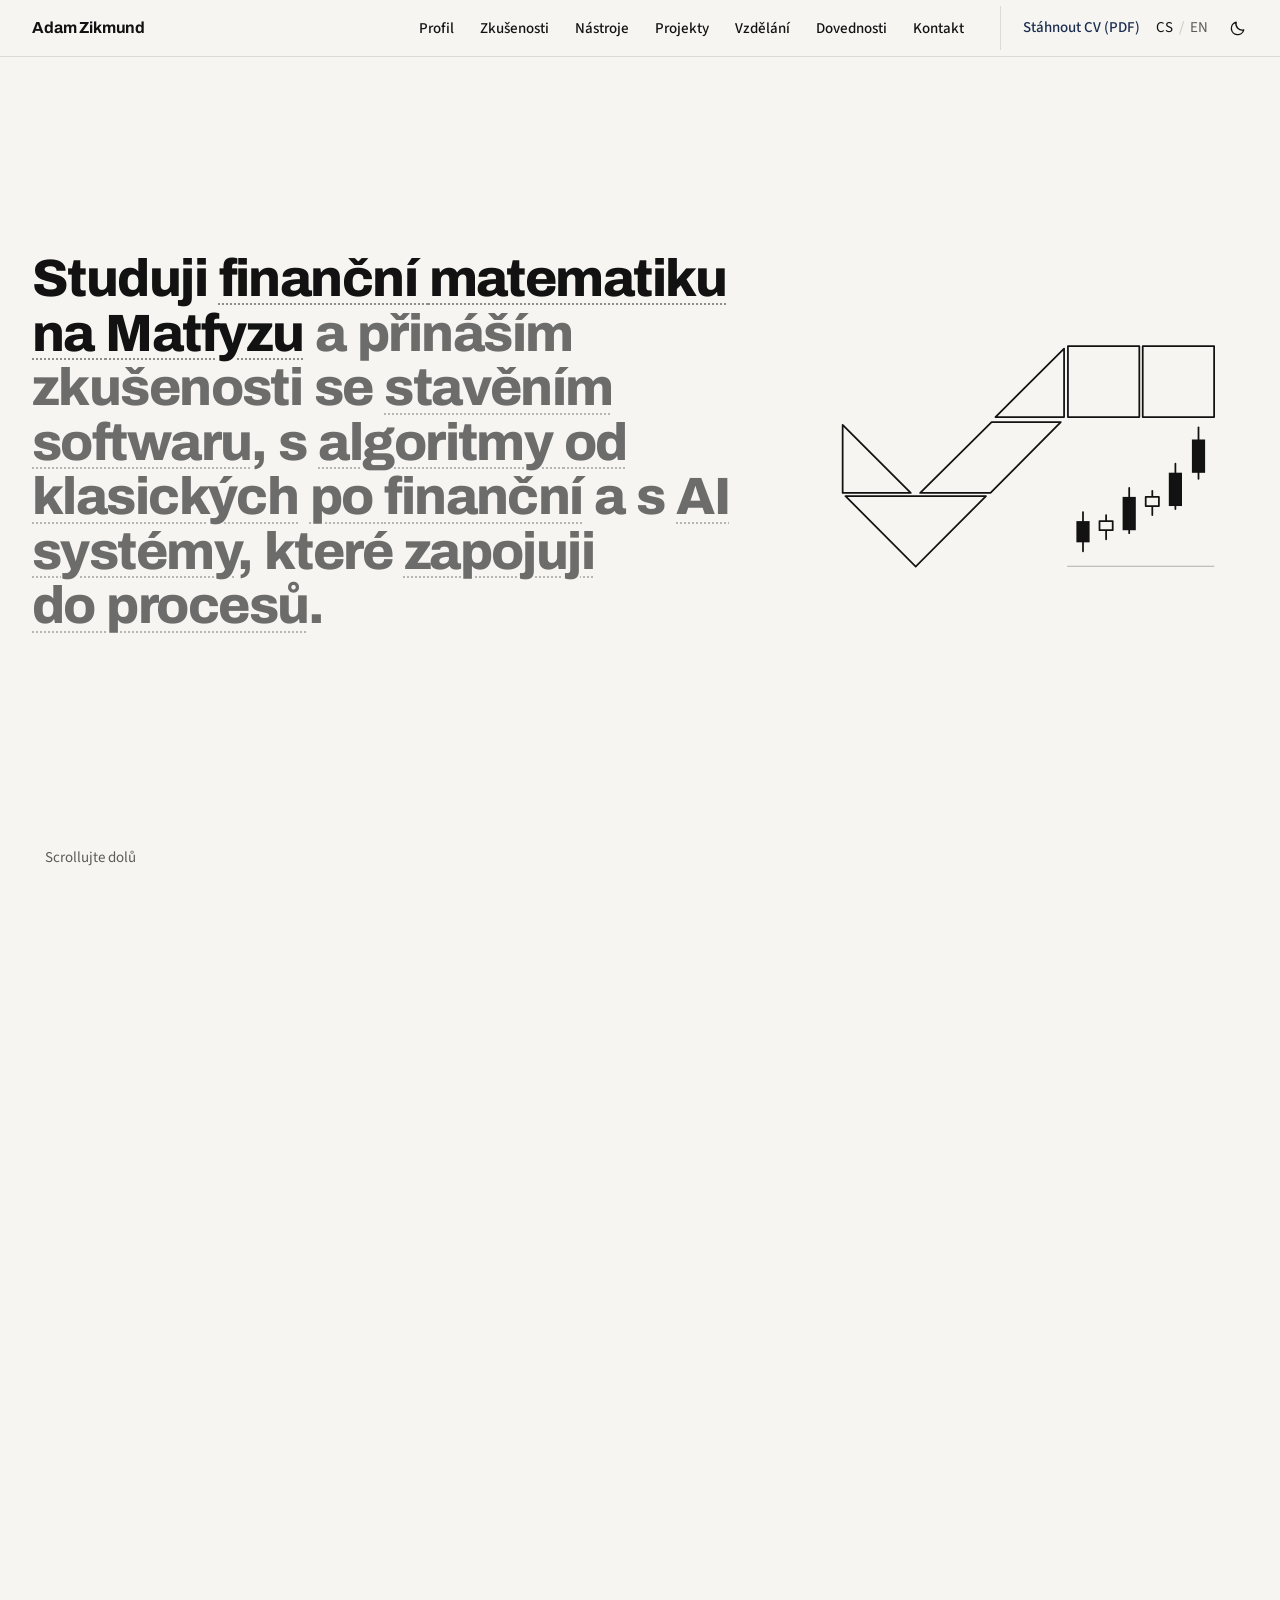
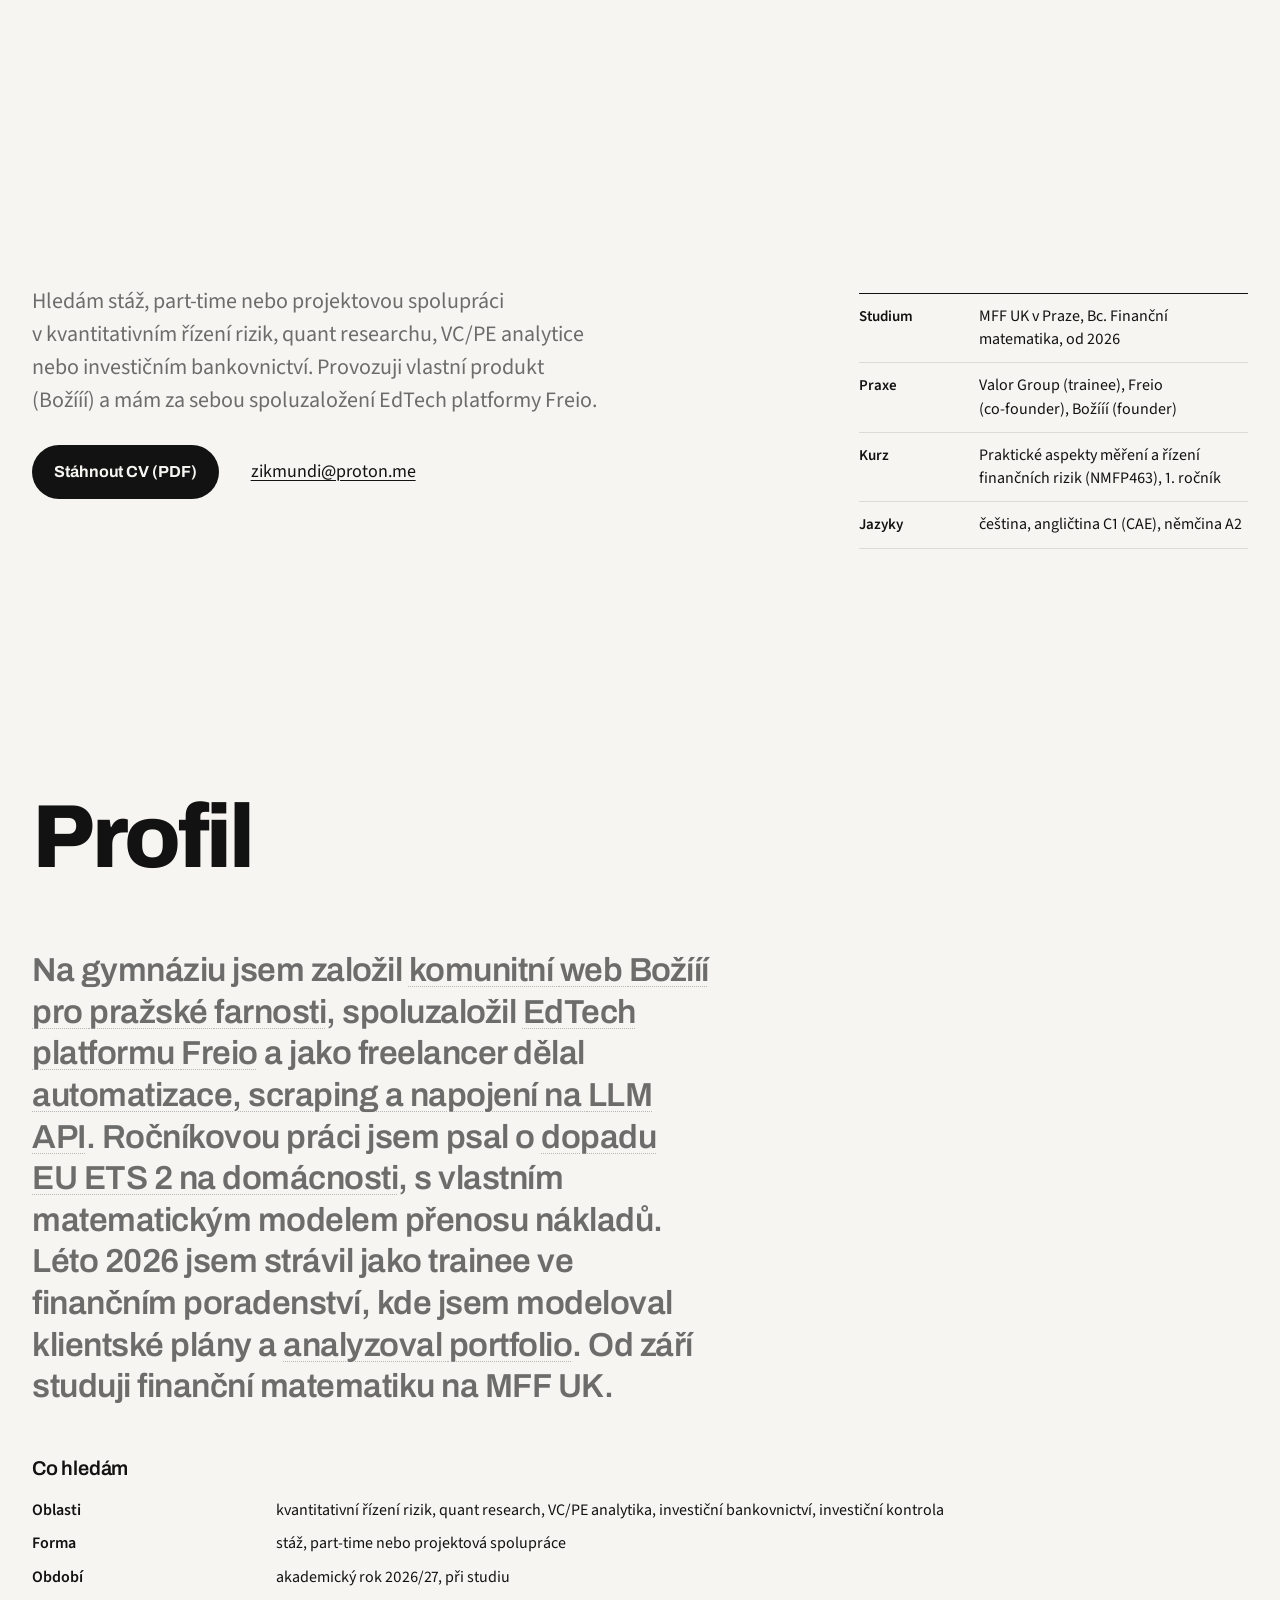
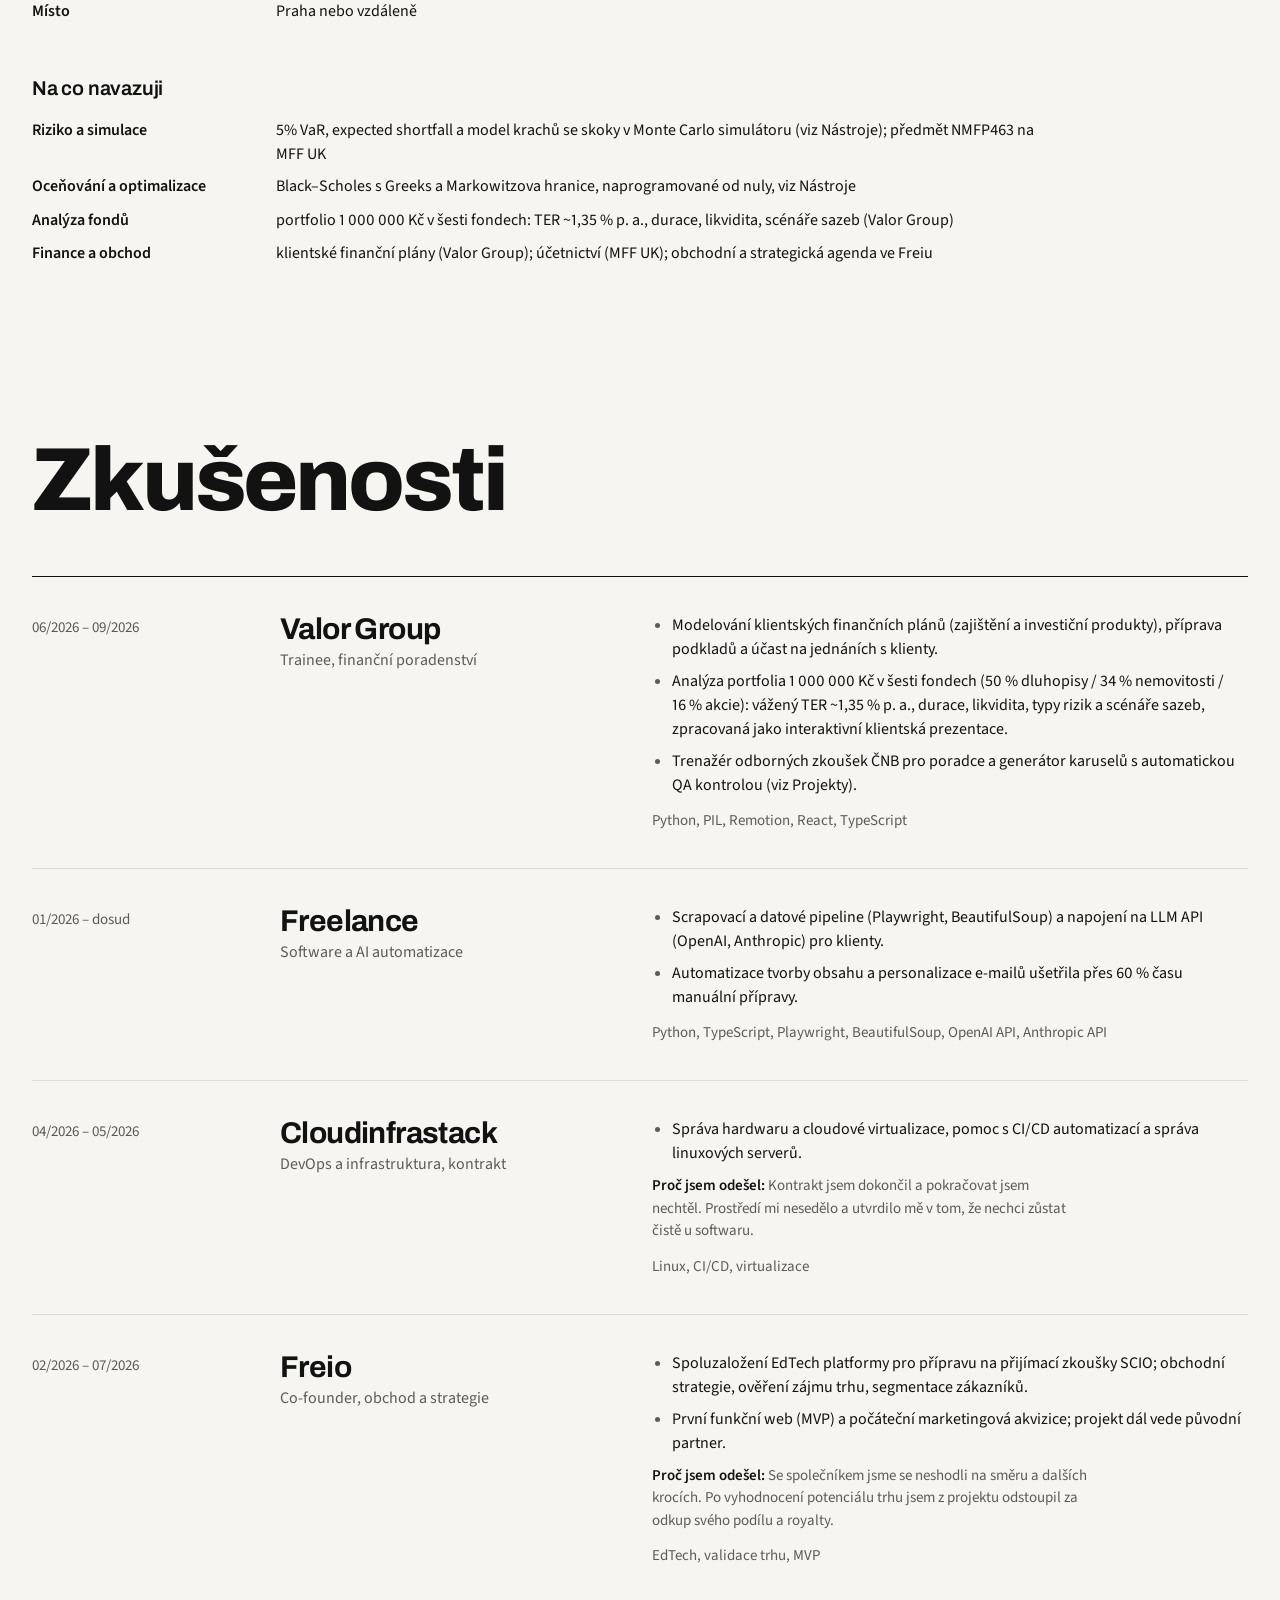
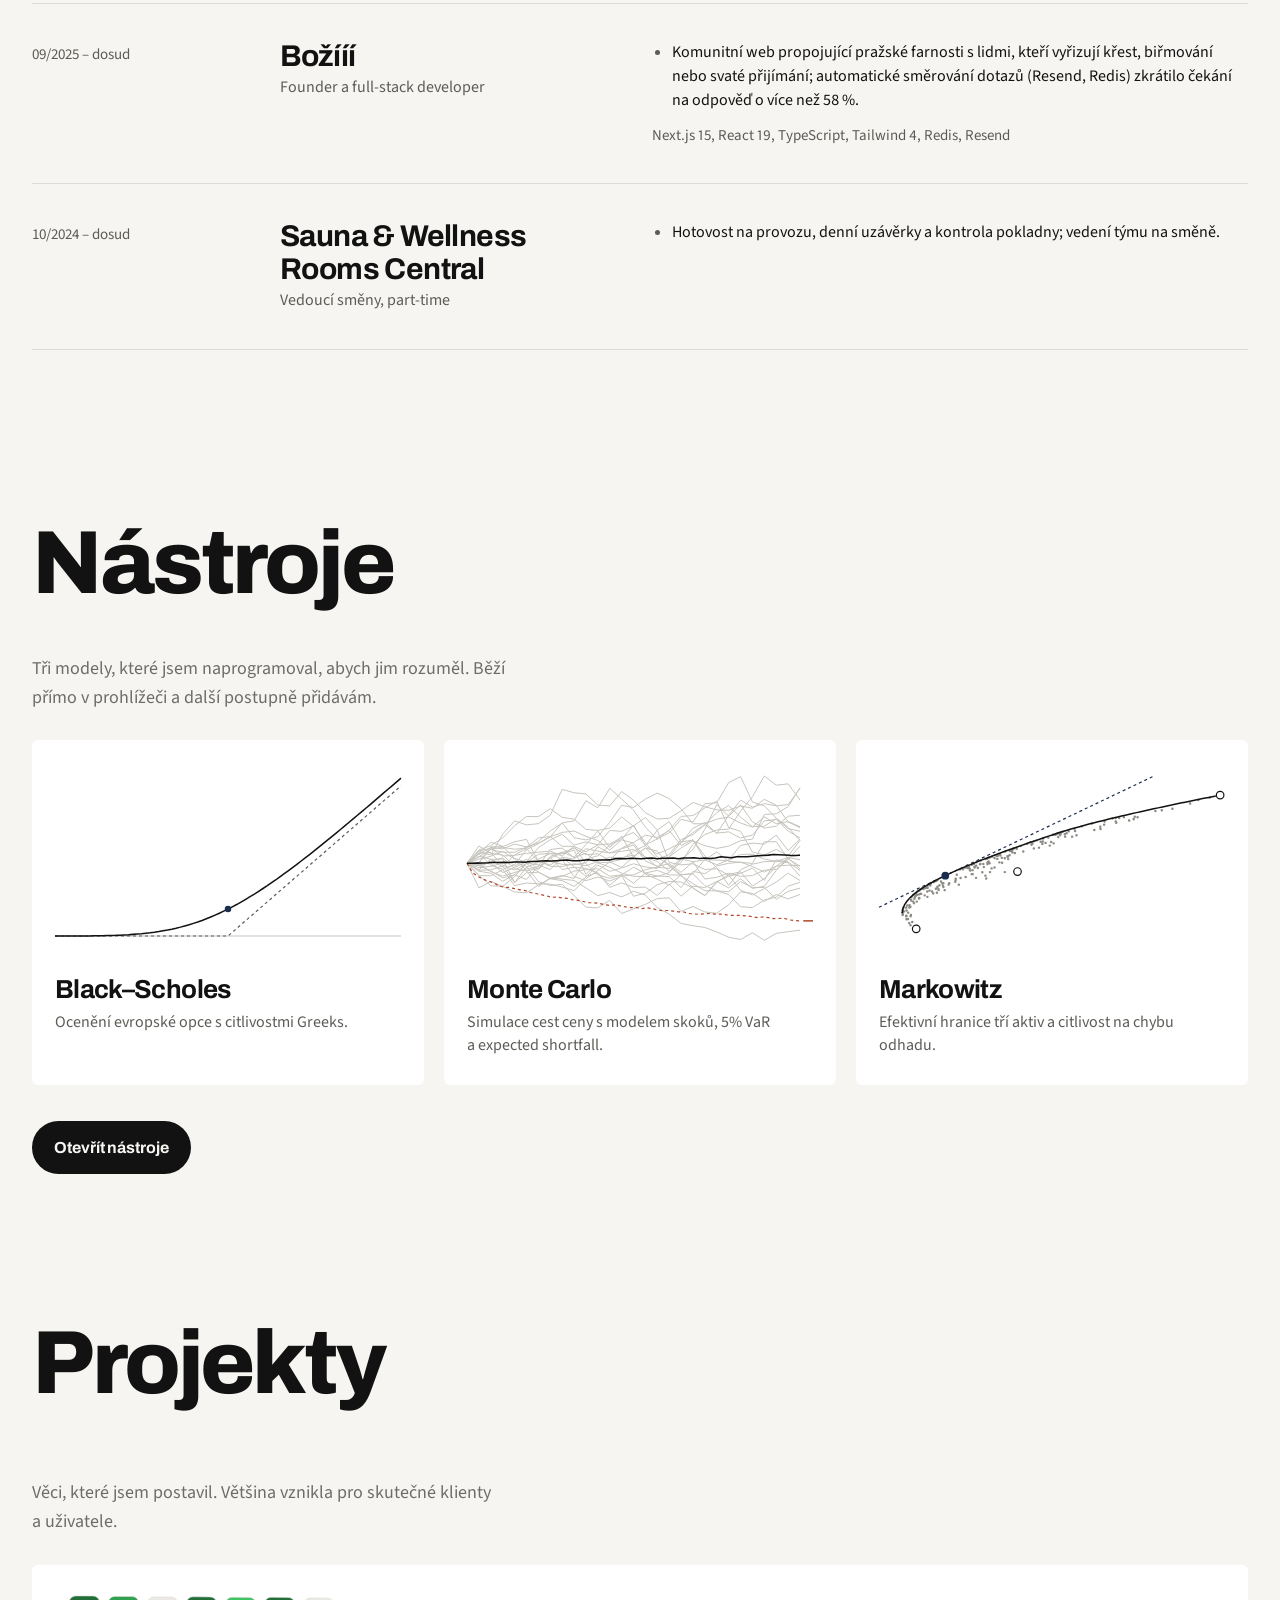
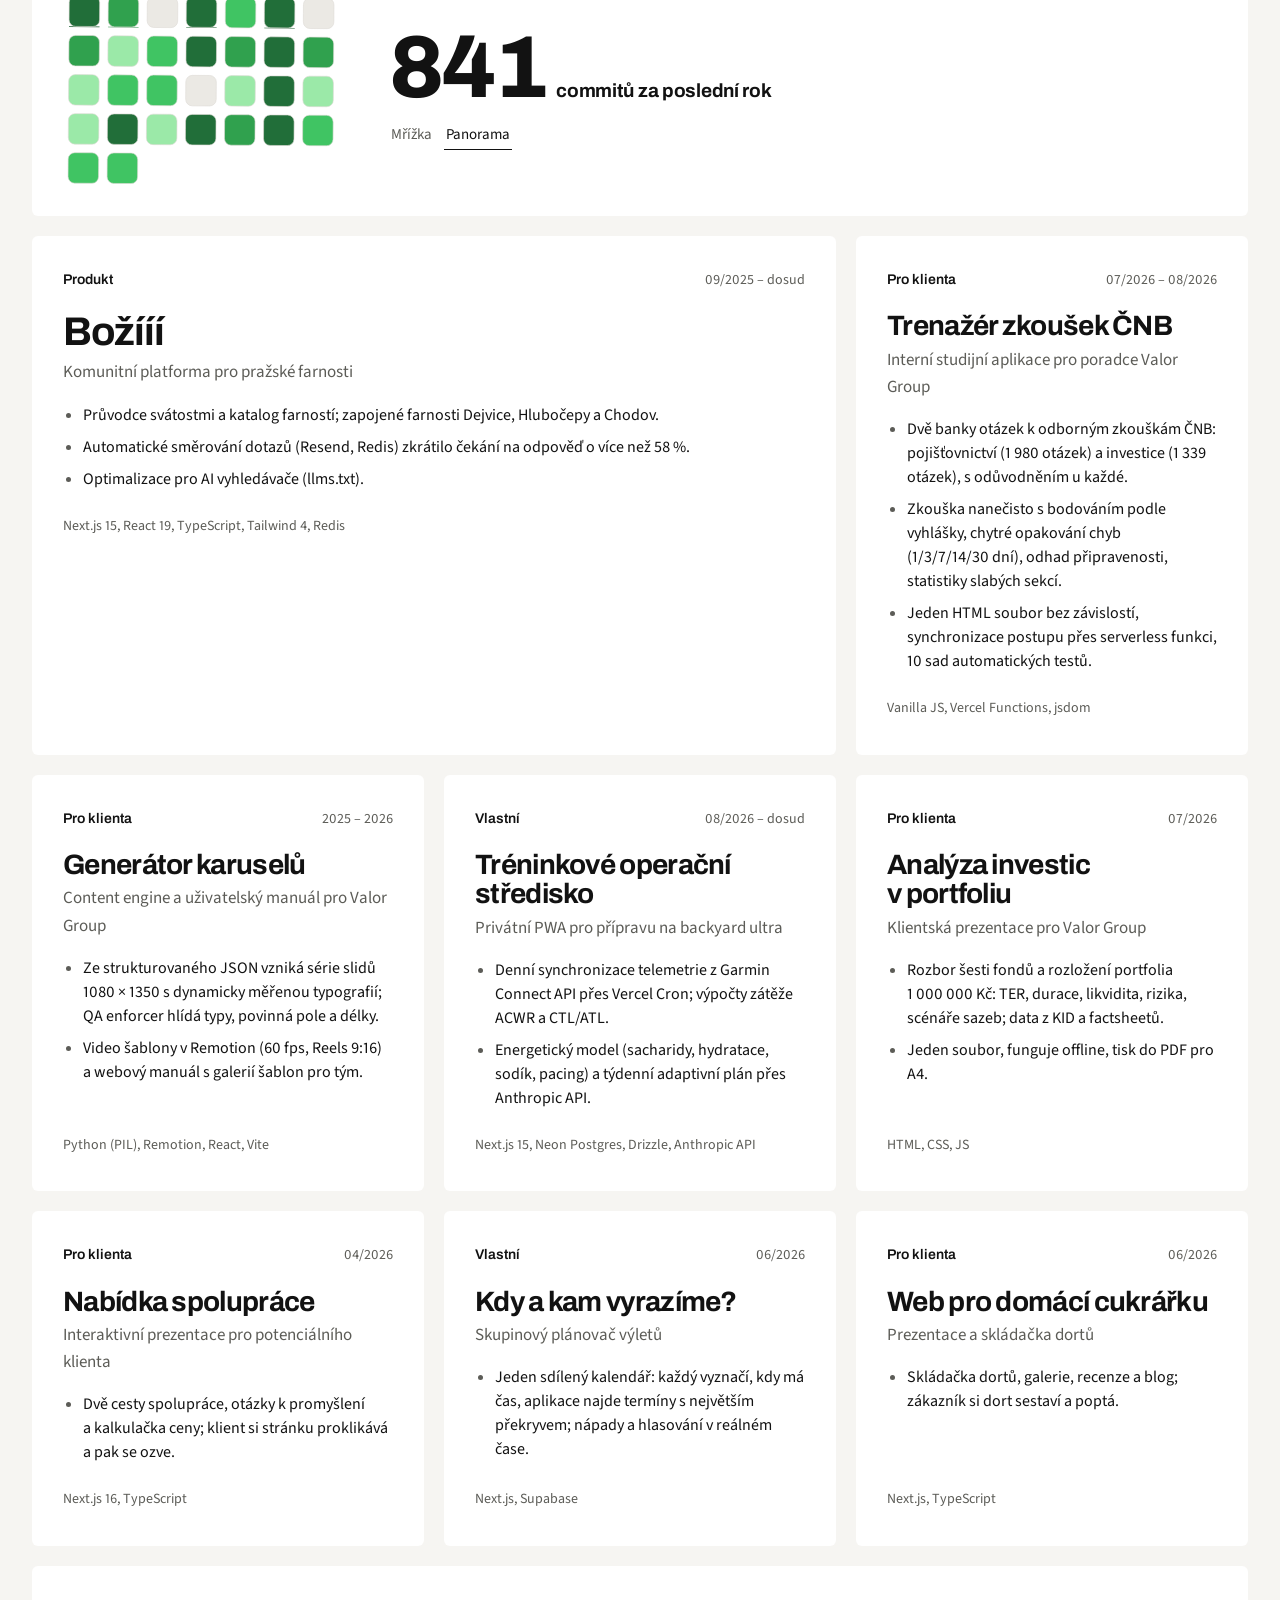
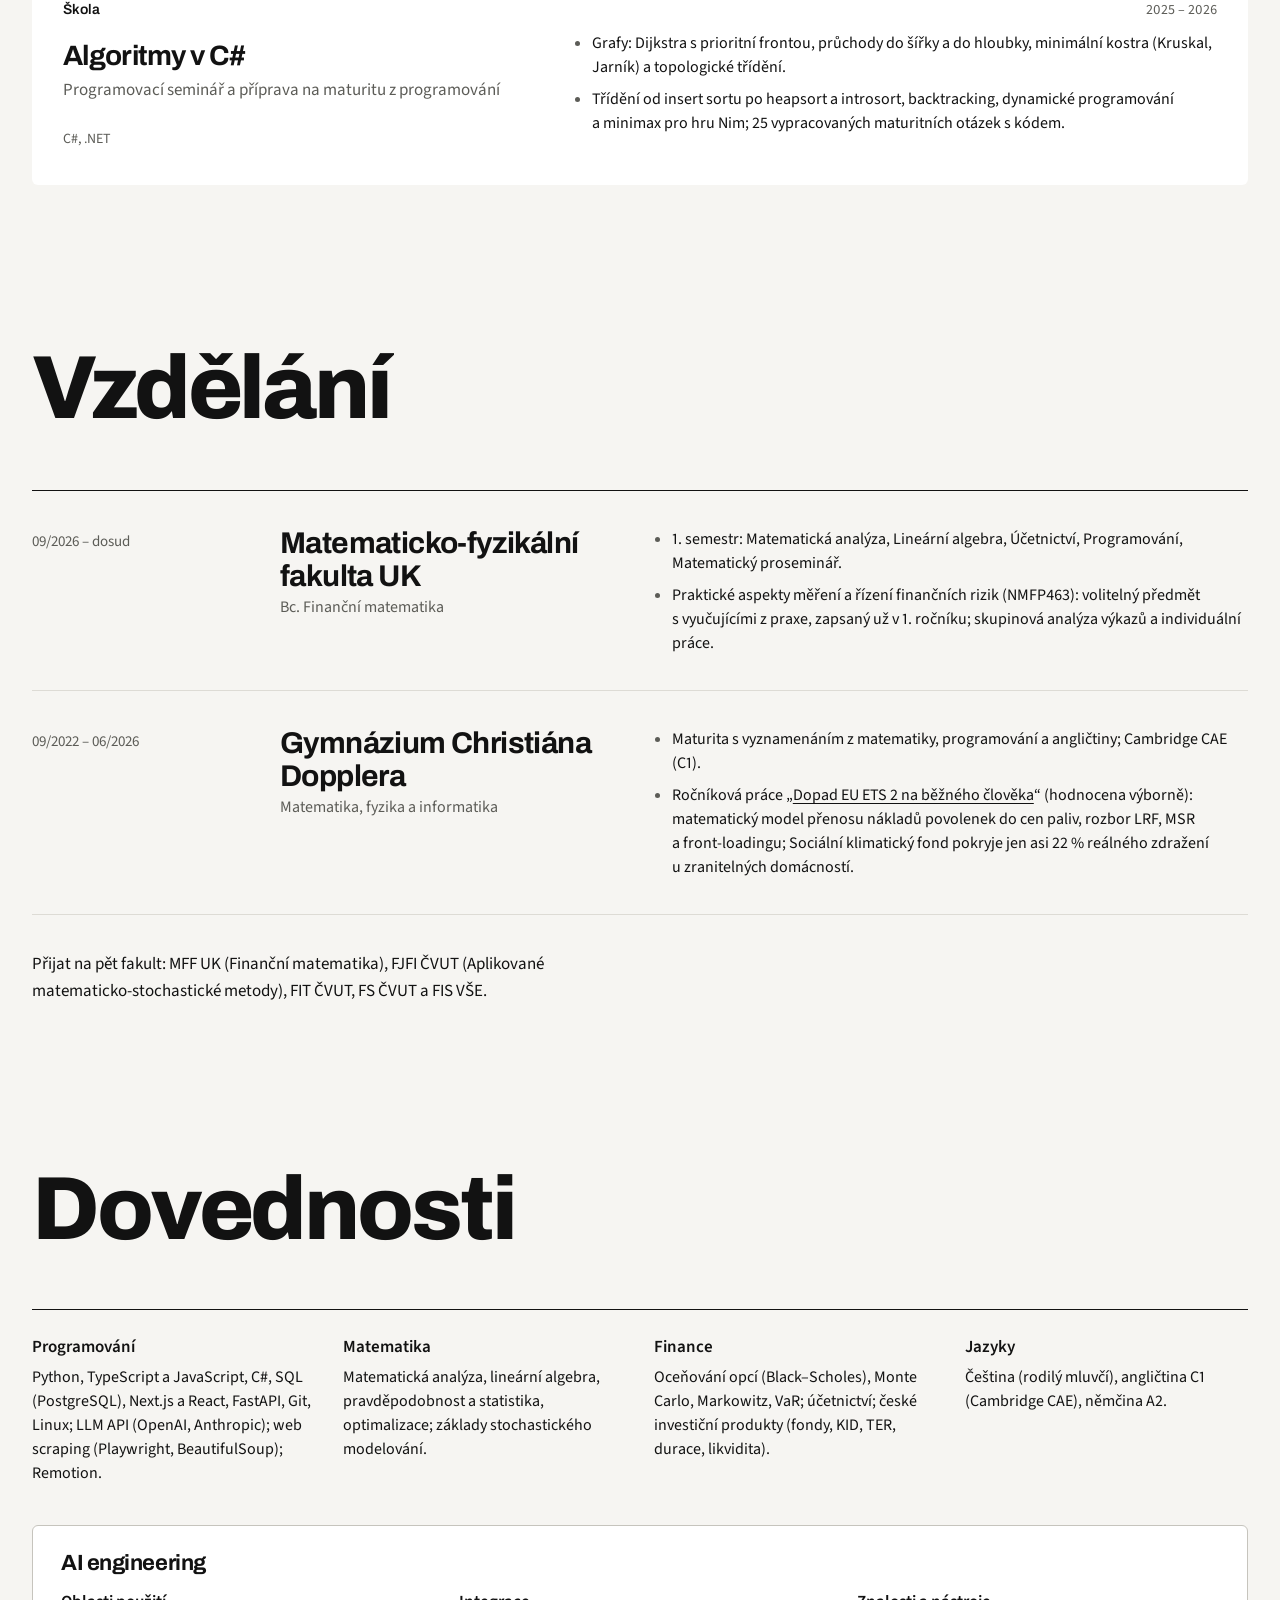
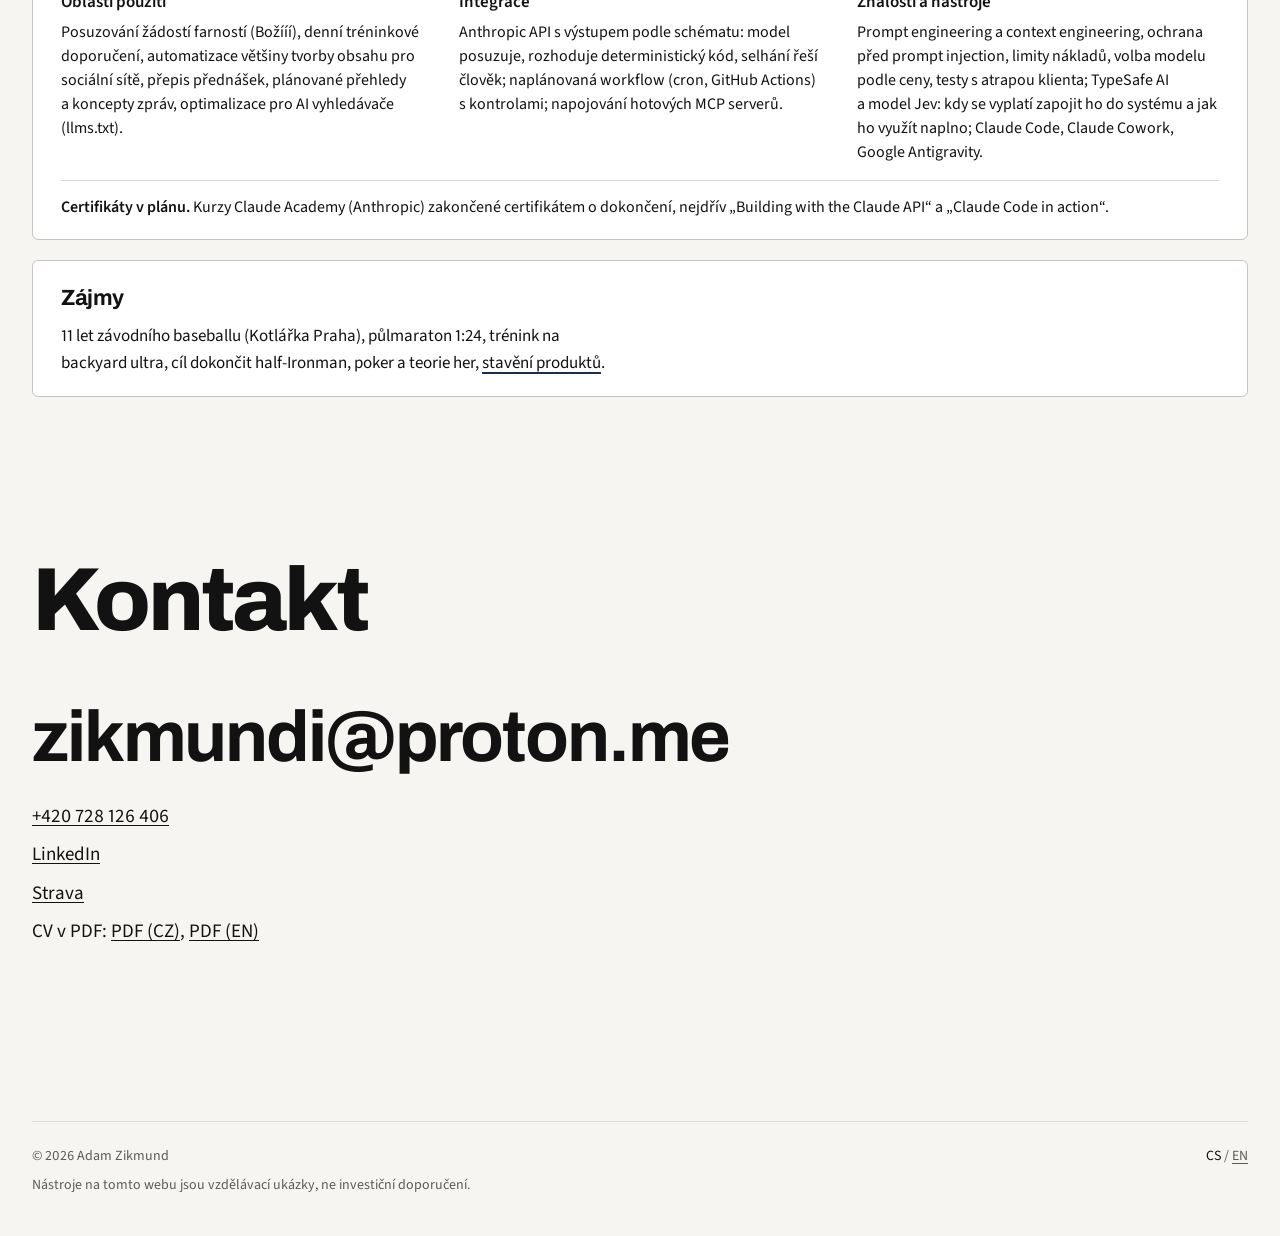
==== commit 1fee1002: "Nová kresba u ročníkové práce (zdražení proti podpoře Sociálního klimatického fondu), práce v PDF s " ====
--- a/index.html
+++ b/index.html
@@ -87,9 +87,9 @@
   <div class="rail" data-reveal="rail"><h2 id="h-profil"><span class="mw"><span>Profil</span></span></h2></div>
   <div class="content">
     <div class="lead-row">
-      <p class="lead" data-magic data-art="art-profile"><span class="w">Na</span> <span class="w">gymnáziu</span> <span class="w">jsem</span> <span class="w">založil</span> <a class="hint" href="https://boziii.com" target="_blank" rel="noopener" data-hint="map" data-hint-link="boziii.com" aria-describedby="hint-map"><span class="w" data-fig="map"><span class="u">komunitní </span></span><span class="w" data-fig="map"><span class="u">web </span></span><span class="w" data-fig="map"><span class="u">Božííí </span></span><span class="w" data-fig="map"><span class="u">pro </span></span><span class="w" data-fig="map"><span class="u">pražské </span></span><span class="w" data-fig="map"><span class="u">farnosti</span></span></a><span class="w" data-sat="prev">,</span> <span class="w">spoluzaložil</span> <a class="hint" href="#freio" data-hint="edu" data-hint-link="Freio ve Zkušenostech" aria-describedby="hint-edu"><span class="w" data-fig="edu"><span class="u">EdTech </span></span><span class="w" data-fig="edu"><span class="u">platformu </span></span><span class="w" data-fig="edu"><span class="u">Freio</span></span></a> <span class="w">a jako</span> <span class="w">freelancer</span> <span class="w">dělal</span> <a class="hint" href="#freelance" data-hint="pipe" data-hint-link="Freelance ve Zkušenostech" aria-describedby="hint-pipe"><span class="w" data-fig="pipe"><span class="u">automatizace, </span></span><span class="w" data-fig="pipe"><span class="u">scraping </span></span><span class="w" data-fig="pipe"><span class="u">a napojení </span></span><span class="w" data-fig="pipe"><span class="u">na </span></span><span class="w" data-fig="pipe"><span class="u">LLM </span></span><span class="w" data-fig="pipe"><span class="u">API</span></span></a><span class="w" data-sat="prev">.</span> <span class="w">Ročníkovou</span> <span class="w">práci</span> <span class="w">jsem</span> <span class="w">psal</span> <span class="w" data-sat="next">o </span><a class="hint" href="#gymnazium" data-hint="ets" data-hint-link="Ročníková práce ve Vzdělání" aria-describedby="hint-ets"><span class="w" data-fig="ets"><span class="u">dopadu </span></span><span class="w" data-fig="ets"><span class="u">EU ETS 2 </span></span><span class="w" data-fig="ets"><span class="u">na </span></span><span class="w" data-fig="ets"><span class="u">domácnosti</span></span></a><span class="w" data-sat="prev">,</span> <span class="w">s vlastním</span> <span class="w">matematickým</span> <span class="w">modelem</span> <span class="w">přenosu</span> <span class="w">nákladů.</span> <span class="w">Léto</span> <span class="w">2026</span> <span class="w">jsem</span> <span class="w">strávil</span> <span class="w">jako</span> <span class="w">trainee</span> <span class="w">ve</span> <span class="w">finančním</span> <span class="w">poradenství,</span> <span class="w">kde</span> <span class="w">jsem</span> <span class="w">modeloval</span> <span class="w">klientské</span> <span class="w">plány</span> <span class="w" data-sat="next">a </span><a class="hint" href="#analyza-portfolia" data-hint="port" data-hint-link="Analýza v Projektech" aria-describedby="hint-port"><span class="w" data-fig="port"><span class="u">analyzoval </span></span><span class="w" data-fig="port"><span class="u">portfolio</span></span></a><span class="w" data-sat="prev">.</span> <span class="w">Od</span> <span class="w">září</span> <span class="w">studuji</span> <span class="w">finanční</span> <span class="w">matematiku</span> <span class="w">na</span> <span class="w">MFF UK.</span></p>
-      <div class="hint-notes" hidden><span id="hint-map">Průvodce svátostmi a katalog farností; zapojené farnosti Dejvice, Hlubočepy a Chodov.</span><span id="hint-edu">Platforma pro přípravu na přijímací zkoušky SCIO. Jako spoluzakladatel jsem měl na starosti obchod a strategii.</span><span id="hint-pipe">Od ledna 2026 pro klienty: scrapovací a datové pipeline, napojení na LLM API a automatizace tvorby obsahu.</span><span id="hint-ets">Ročníková práce hodnocená výborně: vlastní model, jak se cena povolenek promítne do cen paliv.</span><span id="hint-port">Portfolio 1 000 000 Kč v šesti fondech: TER, durace, likvidita, rizika a scénáře sazeb, zpracované jako klientská prezentace.</span></div>
-      <div class="fig-art fig-art-profile" id="art-profile" aria-hidden="true"><svg class="fig" data-fig="map" viewBox="0 0 400 300" fill="none" stroke="currentColor" stroke-width="1.6" stroke-linecap="round" stroke-linejoin="round" focusable="false"><path class="g" d="M150 0C210 60 120 120 190 170S230 260 200 300"/><path class="d" pathLength="1" style="--t:300ms" d="M300 70L115 65"/><path class="d" pathLength="1" style="--t:550ms" d="M300 70L130 200"/><path class="d" pathLength="1" style="--t:800ms" d="M300 70L315 195"/><path class="d" pathLength="1" d="M115 95C101 81 103 65 115 65C127 65 129 81 115 95Z"/><circle class="dot" cx="115" cy="76" r="3.2" style="--t:400ms"/><path class="d" pathLength="1" style="--t:200ms" d="M130 230C116 216 118 200 130 200C142 200 144 216 130 230Z"/><circle class="dot" cx="130" cy="211" r="3.2" style="--t:600ms"/><path class="d" pathLength="1" style="--t:400ms" d="M315 225C301 211 303 195 315 195C327 195 329 211 315 225Z"/><circle class="dot" cx="315" cy="206" r="3.2" style="--t:800ms"/><circle class="ring" cx="300" cy="70" r="11"/><circle class="dot" cx="300" cy="70" r="4" style="--t:150ms"/></svg><svg class="fig" data-fig="edu" viewBox="0 0 400 300" fill="none" stroke="currentColor" stroke-width="1.6" stroke-linecap="round" stroke-linejoin="round" focusable="false"><path class="d" pathLength="1" d="M138 30H262Q270 30 270 38V247Q270 255 262 255H138Q130 255 130 247V38Q130 30 138 30Z"/><path class="g" d="M148 68L164 68"/><circle class="ring" cx="186" cy="68" r="6" style="--t:200ms"/><circle class="ring" cx="208" cy="68" r="6" style="--t:200ms"/><circle class="dot" cx="208" cy="68" r="3.6" style="--t:300ms"/><circle class="ring" cx="230" cy="68" r="6" style="--t:200ms"/><circle class="ring" cx="252" cy="68" r="6" style="--t:200ms"/><path class="g" d="M148 96L164 96"/><circle class="ring" cx="186" cy="96" r="6" style="--t:290ms"/><circle class="ring" cx="208" cy="96" r="6" style="--t:290ms"/><circle class="ring" cx="230" cy="96" r="6" style="--t:290ms"/><circle class="ring" cx="252" cy="96" r="6" style="--t:290ms"/><circle class="dot" cx="252" cy="96" r="3.6" style="--t:390ms"/><path class="g" d="M148 124L164 124"/><circle class="ring" cx="186" cy="124" r="6" style="--t:380ms"/><circle class="dot" cx="186" cy="124" r="3.6" style="--t:480ms"/><circle class="ring" cx="208" cy="124" r="6" style="--t:380ms"/><circle class="ring" cx="230" cy="124" r="6" style="--t:380ms"/><circle class="ring" cx="252" cy="124" r="6" style="--t:380ms"/><path class="g" d="M148 152L164 152"/><circle class="ring" cx="186" cy="152" r="6" style="--t:470ms"/><circle class="ring" cx="208" cy="152" r="6" style="--t:470ms"/><circle class="ring" cx="230" cy="152" r="6" style="--t:470ms"/><circle class="dot" cx="230" cy="152" r="3.6" style="--t:570ms"/><circle class="ring" cx="252" cy="152" r="6" style="--t:470ms"/><path class="g" d="M148 180L164 180"/><circle class="ring" cx="186" cy="180" r="6" style="--t:560ms"/><circle class="ring" cx="208" cy="180" r="6" style="--t:560ms"/><circle class="dot" cx="208" cy="180" r="3.6" style="--t:660ms"/><circle class="ring" cx="230" cy="180" r="6" style="--t:560ms"/><circle class="ring" cx="252" cy="180" r="6" style="--t:560ms"/><path class="g" d="M148 208L164 208"/><circle class="ring" cx="186" cy="208" r="6" style="--t:650ms"/><circle class="ring" cx="208" cy="208" r="6" style="--t:650ms"/><circle class="ring" cx="230" cy="208" r="6" style="--t:650ms"/><circle class="ring" cx="252" cy="208" r="6" style="--t:650ms"/><circle class="dot" cx="252" cy="208" r="3.6" style="--t:750ms"/><path class="d" pathLength="1" style="--t:950ms" stroke-width="2.4" d="M218 233L230 245L254 219"/></svg><svg class="fig" data-fig="pipe" viewBox="0 0 400 300" fill="none" stroke="currentColor" stroke-width="1.6" stroke-linecap="round" stroke-linejoin="round" focusable="false"><path class="d" pathLength="1" d="M28 80H104Q112 80 112 88V192Q112 200 104 200H28Q20 200 20 192V88Q20 80 28 80Z"/><path class="g" d="M20 100L112 100"/><path class="g" d="M34 122L96 122"/><path class="g" d="M34 140L74 140"/><path class="g" d="M34 158L96 158"/><path class="g" d="M34 176L74 176"/><path class="d" pathLength="1" style="--t:400ms" d="M168 80H244Q252 80 252 88V192Q252 200 244 200H168Q160 200 160 192V88Q160 80 168 80Z"/><path class="g" d="M160 110L252 110"/><path class="g" d="M160 140L252 140"/><path class="g" d="M160 170L252 170"/><path class="g" d="M206 80L206 200"/><circle class="dot" cx="183" cy="95" r="2.6" style="--t:700ms"/><circle class="dot" cx="229" cy="95" r="2.6" style="--t:760ms"/><circle class="dot" cx="183" cy="125" r="2.6" style="--t:820ms"/><circle class="dot" cx="229" cy="125" r="2.6" style="--t:880ms"/><circle class="dot" cx="183" cy="155" r="2.6" style="--t:940ms"/><circle class="dot" cx="229" cy="155" r="2.6" style="--t:1000ms"/><circle class="dot" cx="183" cy="185" r="2.6" style="--t:1060ms"/><circle class="dot" cx="229" cy="185" r="2.6" style="--t:1120ms"/><path class="d" pathLength="1" style="--t:1000ms" d="M334 140L334 100"/><path class="d" pathLength="1" style="--t:1070ms" d="M334 140L368.6 120"/><path class="d" pathLength="1" style="--t:1140ms" d="M334 140L368.6 160"/><path class="d" pathLength="1" style="--t:1210ms" d="M334 140L334 180"/><path class="d" pathLength="1" style="--t:1280ms" d="M334 140L299.4 160"/><path class="d" pathLength="1" style="--t:1350ms" d="M334 140L299.4 120"/><circle class="ring" cx="334" cy="100" r="6" style="--t:1000ms"/><circle class="ring" cx="368.6" cy="120" r="6" style="--t:1000ms"/><circle class="ring" cx="368.6" cy="160" r="6" style="--t:1000ms"/><circle class="ring" cx="334" cy="180" r="6" style="--t:1000ms"/><circle class="ring" cx="299.4" cy="160" r="6" style="--t:1000ms"/><circle class="ring" cx="299.4" cy="120" r="6" style="--t:1000ms"/><circle class="dot" cx="334" cy="140" r="4.5" style="--t:1000ms"/><path class="d" pathLength="1" style="--t:300ms" d="M118 140L152 140"/><path class="d" pathLength="1" style="--t:750ms" d="M143.9 143.9L152 140L143.9 136.1"/><path class="d" pathLength="1" style="--t:800ms" d="M258 140L284 140"/><path class="d" pathLength="1" style="--t:1250ms" d="M275.9 143.9L284 140L275.9 136.1"/></svg><svg class="fig" data-fig="ets" viewBox="0 0 400 300" fill="none" stroke="currentColor" stroke-width="1.6" stroke-linecap="round" stroke-linejoin="round" focusable="false"><path class="g" d="M46 250L372 250"/><path class="g" d="M46 250L46 40"/><path class="d" pathLength="1" stroke-width="2.2" d="M168.3 171.3L209 171.3L209 153.8L249.8 153.8L249.8 127.5L290.5 127.5L290.5 101.3L372 101.3"/><path class="d" pathLength="1" style="--t:700ms" d="M46 225.5L50.1 225.5L54.2 225.5L58.2 225.5L62.3 225.5L66.4 225.5L70.4 225.5L74.5 225.5L78.6 225.5L82.7 225.5L86.8 225.5L90.8 225.5L94.9 225.5L99 225.5L103.1 225.5L107.1 225.5L111.2 225.5L115.3 225.5L119.3 225.5L123.4 225.5L127.5 225.5L131.6 225.5L135.7 225.5L139.7 225.5L143.8 225.5L147.9 225.5L151.9 225.5L156 225.5L160.1 225.5L164.2 225.5L168.3 225.5L172.3 225.5L176.4 225.5L180.5 225.5L184.6 210L188.6 207L192.7 204.4L196.8 202.1L200.8 200L204.9 198.1L209 196.4L213.1 194.9L217.2 193.6L221.2 192.4L225.3 183.7L229.4 182.6L233.4 181.5L237.5 180.6L241.6 179.7L245.7 179L249.8 178.3L253.8 177.7L257.9 177.2L262 176.7L266.1 162.8L270.1 162.3L274.2 161.9L278.3 161.5L282.3 161.1L286.4 160.8L290.5 160.5L294.6 160.3L298.7 160L302.7 159.8L306.8 145.6L310.9 145.4L314.9 145.2L319 145L323.1 144.9L327.2 144.8L331.3 144.6L335.3 144.5L339.4 144.5L343.5 144.4L347.6 144.3L351.6 144.2L355.7 144.2L359.8 144.1L363.8 144.1L367.9 144L372 144"/></svg><svg class="fig" data-fig="port" viewBox="0 0 400 300" fill="none" stroke="currentColor" stroke-width="1.6" stroke-linecap="round" stroke-linejoin="round" focusable="false"><path class="g" d="M200 40A110 110 0 1 1 199.99 40"/><path class="d" pathLength="1" stroke-width="16" d="M205.5 58.2A92 92 0 0 1 205.5 241.8"/><path class="d" pathLength="1" style="--t:380ms" stroke-width="8" d="M194.5 241.8A92 92 0 0 1 119.5 105.5"/><path class="d" pathLength="1" style="--t:760ms" stroke-width="3" d="M125.4 96.1A92 92 0 0 1 194.5 58.2"/></svg></div>
+      <p class="lead" data-magic data-art="art-profile"><span class="w">Na</span> <span class="w">gymnáziu</span> <span class="w">jsem</span> <span class="w">založil</span> <a class="hint" href="https://boziii.com" target="_blank" rel="noopener" data-hint="map" data-hint-link="boziii.com" aria-describedby="hint-map"><span class="w" data-fig="map"><span class="u">komunitní </span></span><span class="w" data-fig="map"><span class="u">web </span></span><span class="w" data-fig="map"><span class="u">Božííí </span></span><span class="w" data-fig="map"><span class="u">pro </span></span><span class="w" data-fig="map"><span class="u">pražské </span></span><span class="w" data-fig="map"><span class="u">farnosti</span></span></a><span class="w" data-sat="prev">,</span> <span class="w">spoluzaložil</span> <a class="hint" href="#freio" data-hint="edu" data-hint-link="Freio ve Zkušenostech" aria-describedby="hint-edu"><span class="w" data-fig="edu"><span class="u">EdTech </span></span><span class="w" data-fig="edu"><span class="u">platformu </span></span><span class="w" data-fig="edu"><span class="u">Freio</span></span></a> <span class="w">a jako</span> <span class="w">freelancer</span> <span class="w">dělal</span> <a class="hint" href="#freelance" data-hint="pipe" data-hint-link="Freelance ve Zkušenostech" aria-describedby="hint-pipe"><span class="w" data-fig="pipe"><span class="u">automatizace, </span></span><span class="w" data-fig="pipe"><span class="u">scraping </span></span><span class="w" data-fig="pipe"><span class="u">a napojení </span></span><span class="w" data-fig="pipe"><span class="u">na </span></span><span class="w" data-fig="pipe"><span class="u">LLM </span></span><span class="w" data-fig="pipe"><span class="u">API</span></span></a><span class="w" data-sat="prev">.</span> <span class="w">Ročníkovou</span> <span class="w">práci</span> <span class="w">jsem</span> <span class="w">psal</span> <span class="w" data-sat="next">o </span><a class="hint" href="/cv/Adam-Zikmund-Rocnikova-prace-EU-ETS-2.pdf" data-hint="ets" data-hint-link="Přečíst práci (PDF)" aria-describedby="hint-ets"><span class="w" data-fig="ets"><span class="u">dopadu </span></span><span class="w" data-fig="ets"><span class="u">EU ETS 2 </span></span><span class="w" data-fig="ets"><span class="u">na </span></span><span class="w" data-fig="ets"><span class="u">domácnosti</span></span></a><span class="w" data-sat="prev">,</span> <span class="w">s vlastním</span> <span class="w">matematickým</span> <span class="w">modelem</span> <span class="w">přenosu</span> <span class="w">nákladů.</span> <span class="w">Léto</span> <span class="w">2026</span> <span class="w">jsem</span> <span class="w">strávil</span> <span class="w">jako</span> <span class="w">trainee</span> <span class="w">ve</span> <span class="w">finančním</span> <span class="w">poradenství,</span> <span class="w">kde</span> <span class="w">jsem</span> <span class="w">modeloval</span> <span class="w">klientské</span> <span class="w">plány</span> <span class="w" data-sat="next">a </span><a class="hint" href="#analyza-portfolia" data-hint="port" data-hint-link="Analýza v Projektech" aria-describedby="hint-port"><span class="w" data-fig="port"><span class="u">analyzoval </span></span><span class="w" data-fig="port"><span class="u">portfolio</span></span></a><span class="w" data-sat="prev">.</span> <span class="w">Od</span> <span class="w">září</span> <span class="w">studuji</span> <span class="w">finanční</span> <span class="w">matematiku</span> <span class="w">na</span> <span class="w">MFF UK.</span></p>
+      <div class="hint-notes" hidden><span id="hint-map">Průvodce svátostmi a katalog farností; zapojené farnosti Dejvice, Hlubočepy a Chodov.</span><span id="hint-edu">Platforma pro přípravu na přijímací zkoušky SCIO. Jako spoluzakladatel jsem měl na starosti obchod a strategii.</span><span id="hint-pipe">Od ledna 2026 pro klienty: scrapovací a datové pipeline, napojení na LLM API a automatizace tvorby obsahu.</span><span id="hint-ets">Ročníková práce hodnocená výborně. Vlastní model ukazuje, že starší rodinný dům vytápěný uhlím zaplatí v základním scénáři ročně asi o 18 000 Kč víc a Sociální klimatický fond z toho pokryje jen asi 22 %.</span><span id="hint-port">Portfolio 1 000 000 Kč v šesti fondech: TER, durace, likvidita, rizika a scénáře sazeb, zpracované jako klientská prezentace.</span></div>
+      <div class="fig-art fig-art-profile" id="art-profile" aria-hidden="true"><svg class="fig" data-fig="map" viewBox="0 0 400 300" fill="none" stroke="currentColor" stroke-width="1.6" stroke-linecap="round" stroke-linejoin="round" focusable="false"><path class="g" d="M150 0C210 60 120 120 190 170S230 260 200 300"/><path class="d" pathLength="1" style="--t:300ms" d="M300 70L115 65"/><path class="d" pathLength="1" style="--t:550ms" d="M300 70L130 200"/><path class="d" pathLength="1" style="--t:800ms" d="M300 70L315 195"/><path class="d" pathLength="1" d="M115 95C101 81 103 65 115 65C127 65 129 81 115 95Z"/><circle class="dot" cx="115" cy="76" r="3.2" style="--t:400ms"/><path class="d" pathLength="1" style="--t:200ms" d="M130 230C116 216 118 200 130 200C142 200 144 216 130 230Z"/><circle class="dot" cx="130" cy="211" r="3.2" style="--t:600ms"/><path class="d" pathLength="1" style="--t:400ms" d="M315 225C301 211 303 195 315 195C327 195 329 211 315 225Z"/><circle class="dot" cx="315" cy="206" r="3.2" style="--t:800ms"/><circle class="ring" cx="300" cy="70" r="11"/><circle class="dot" cx="300" cy="70" r="4" style="--t:150ms"/></svg><svg class="fig" data-fig="edu" viewBox="0 0 400 300" fill="none" stroke="currentColor" stroke-width="1.6" stroke-linecap="round" stroke-linejoin="round" focusable="false"><path class="d" pathLength="1" d="M138 30H262Q270 30 270 38V247Q270 255 262 255H138Q130 255 130 247V38Q130 30 138 30Z"/><path class="g" d="M148 68L164 68"/><circle class="ring" cx="186" cy="68" r="6" style="--t:200ms"/><circle class="ring" cx="208" cy="68" r="6" style="--t:200ms"/><circle class="dot" cx="208" cy="68" r="3.6" style="--t:300ms"/><circle class="ring" cx="230" cy="68" r="6" style="--t:200ms"/><circle class="ring" cx="252" cy="68" r="6" style="--t:200ms"/><path class="g" d="M148 96L164 96"/><circle class="ring" cx="186" cy="96" r="6" style="--t:290ms"/><circle class="ring" cx="208" cy="96" r="6" style="--t:290ms"/><circle class="ring" cx="230" cy="96" r="6" style="--t:290ms"/><circle class="ring" cx="252" cy="96" r="6" style="--t:290ms"/><circle class="dot" cx="252" cy="96" r="3.6" style="--t:390ms"/><path class="g" d="M148 124L164 124"/><circle class="ring" cx="186" cy="124" r="6" style="--t:380ms"/><circle class="dot" cx="186" cy="124" r="3.6" style="--t:480ms"/><circle class="ring" cx="208" cy="124" r="6" style="--t:380ms"/><circle class="ring" cx="230" cy="124" r="6" style="--t:380ms"/><circle class="ring" cx="252" cy="124" r="6" style="--t:380ms"/><path class="g" d="M148 152L164 152"/><circle class="ring" cx="186" cy="152" r="6" style="--t:470ms"/><circle class="ring" cx="208" cy="152" r="6" style="--t:470ms"/><circle class="ring" cx="230" cy="152" r="6" style="--t:470ms"/><circle class="dot" cx="230" cy="152" r="3.6" style="--t:570ms"/><circle class="ring" cx="252" cy="152" r="6" style="--t:470ms"/><path class="g" d="M148 180L164 180"/><circle class="ring" cx="186" cy="180" r="6" style="--t:560ms"/><circle class="ring" cx="208" cy="180" r="6" style="--t:560ms"/><circle class="dot" cx="208" cy="180" r="3.6" style="--t:660ms"/><circle class="ring" cx="230" cy="180" r="6" style="--t:560ms"/><circle class="ring" cx="252" cy="180" r="6" style="--t:560ms"/><path class="g" d="M148 208L164 208"/><circle class="ring" cx="186" cy="208" r="6" style="--t:650ms"/><circle class="ring" cx="208" cy="208" r="6" style="--t:650ms"/><circle class="ring" cx="230" cy="208" r="6" style="--t:650ms"/><circle class="ring" cx="252" cy="208" r="6" style="--t:650ms"/><circle class="dot" cx="252" cy="208" r="3.6" style="--t:750ms"/><path class="d" pathLength="1" style="--t:950ms" stroke-width="2.4" d="M218 233L230 245L254 219"/></svg><svg class="fig" data-fig="pipe" viewBox="0 0 400 300" fill="none" stroke="currentColor" stroke-width="1.6" stroke-linecap="round" stroke-linejoin="round" focusable="false"><path class="d" pathLength="1" d="M28 80H104Q112 80 112 88V192Q112 200 104 200H28Q20 200 20 192V88Q20 80 28 80Z"/><path class="g" d="M20 100L112 100"/><path class="g" d="M34 122L96 122"/><path class="g" d="M34 140L74 140"/><path class="g" d="M34 158L96 158"/><path class="g" d="M34 176L74 176"/><path class="d" pathLength="1" style="--t:400ms" d="M168 80H244Q252 80 252 88V192Q252 200 244 200H168Q160 200 160 192V88Q160 80 168 80Z"/><path class="g" d="M160 110L252 110"/><path class="g" d="M160 140L252 140"/><path class="g" d="M160 170L252 170"/><path class="g" d="M206 80L206 200"/><circle class="dot" cx="183" cy="95" r="2.6" style="--t:700ms"/><circle class="dot" cx="229" cy="95" r="2.6" style="--t:760ms"/><circle class="dot" cx="183" cy="125" r="2.6" style="--t:820ms"/><circle class="dot" cx="229" cy="125" r="2.6" style="--t:880ms"/><circle class="dot" cx="183" cy="155" r="2.6" style="--t:940ms"/><circle class="dot" cx="229" cy="155" r="2.6" style="--t:1000ms"/><circle class="dot" cx="183" cy="185" r="2.6" style="--t:1060ms"/><circle class="dot" cx="229" cy="185" r="2.6" style="--t:1120ms"/><path class="d" pathLength="1" style="--t:1000ms" d="M334 140L334 100"/><path class="d" pathLength="1" style="--t:1070ms" d="M334 140L368.6 120"/><path class="d" pathLength="1" style="--t:1140ms" d="M334 140L368.6 160"/><path class="d" pathLength="1" style="--t:1210ms" d="M334 140L334 180"/><path class="d" pathLength="1" style="--t:1280ms" d="M334 140L299.4 160"/><path class="d" pathLength="1" style="--t:1350ms" d="M334 140L299.4 120"/><circle class="ring" cx="334" cy="100" r="6" style="--t:1000ms"/><circle class="ring" cx="368.6" cy="120" r="6" style="--t:1000ms"/><circle class="ring" cx="368.6" cy="160" r="6" style="--t:1000ms"/><circle class="ring" cx="334" cy="180" r="6" style="--t:1000ms"/><circle class="ring" cx="299.4" cy="160" r="6" style="--t:1000ms"/><circle class="ring" cx="299.4" cy="120" r="6" style="--t:1000ms"/><circle class="dot" cx="334" cy="140" r="4.5" style="--t:1000ms"/><path class="d" pathLength="1" style="--t:300ms" d="M118 140L152 140"/><path class="d" pathLength="1" style="--t:750ms" d="M143.9 143.9L152 140L143.9 136.1"/><path class="d" pathLength="1" style="--t:800ms" d="M258 140L284 140"/><path class="d" pathLength="1" style="--t:1250ms" d="M275.9 143.9L284 140L275.9 136.1"/></svg><svg class="fig" data-fig="ets" viewBox="0 0 400 300" fill="none" stroke="currentColor" stroke-width="1.6" stroke-linecap="round" stroke-linejoin="round" focusable="false"><path class="g" d="M72 262L332 262"/><path class="d" pathLength="1" stroke-width="2" d="M112 262L112 154.1L182 154.1L182 262"/><rect class="dot" x="112" y="238" width="70" height="24" style="--t:900ms"/><path class="d" pathLength="1" style="--t:420ms" stroke-width="2" d="M222 262L222 66L292 66L292 262"/><rect class="dot" x="222" y="238" width="70" height="24" style="--t:1320ms"/><path class="g" d="M182 238L222 238"/><path class="d" pathLength="1" style="--t:600ms" d="M147 138.1L208 82"/><path class="d" pathLength="1" style="--t:1050ms" d="M204.7 90.4L208 82L199.4 84.6"/></svg><svg class="fig" data-fig="port" viewBox="0 0 400 300" fill="none" stroke="currentColor" stroke-width="1.6" stroke-linecap="round" stroke-linejoin="round" focusable="false"><path class="g" d="M200 40A110 110 0 1 1 199.99 40"/><path class="d" pathLength="1" stroke-width="16" d="M205.5 58.2A92 92 0 0 1 205.5 241.8"/><path class="d" pathLength="1" style="--t:380ms" stroke-width="8" d="M194.5 241.8A92 92 0 0 1 119.5 105.5"/><path class="d" pathLength="1" style="--t:760ms" stroke-width="3" d="M125.4 96.1A92 92 0 0 1 194.5 58.2"/></svg></div>
     </div>
     <div class="kv-block">
       <h3 id="h-seeking">Co hledám</h3>
@@ -279,7 +279,7 @@
         <div class="row-date"><span>09/2022 – 06/2026</span></div>
         <div class="row-head"><h3>Gymnázium Christiána Dopplera</h3><p class="row-role">Matematika, fyzika a informatika</p></div>
         <div class="row-body">
-          <ul class="results"><li>Maturita s vyznamenáním z matematiky, programování a angličtiny; Cambridge CAE (C1).</li><li>Ročníková práce „Dopad EU ETS 2 na běžného člověka“ (hodnocena výborně): matematický model přenosu nákladů povolenek do cen paliv, rozbor LRF, MSR a front‑loadingu; Sociální klimatický fond pokryje jen asi 22 % reálného zdražení u zranitelných domácností.</li></ul>
+          <ul class="results"><li>Maturita s vyznamenáním z matematiky, programování a angličtiny; Cambridge CAE (C1).</li><li>Ročníková práce „<a href="/cv/Adam-Zikmund-Rocnikova-prace-EU-ETS-2.pdf">Dopad EU ETS 2 na běžného člověka</a>“ (hodnocena výborně): matematický model přenosu nákladů povolenek do cen paliv, rozbor LRF, MSR a front‑loadingu; Sociální klimatický fond pokryje jen asi 22 % reálného zdražení u zranitelných domácností.</li></ul>
           
           
         </div>
--- a/assets/css/variant-c.css
+++ b/assets/css/variant-c.css
@@ -143,6 +143,13 @@
 .fig.drawn .d { stroke-dashoffset: 0; }
 .fig.drawn .dot, .fig.drawn .ring { opacity: 1; }
 @media (min-width: 1100px) and (min-height: 560px) and (prefers-reduced-motion: no-preference) { :root.js:not(.motion-fail) .fig-art { display: block; } }
+/* below 1100 px the headline sits higher and its drawing comes under it (the profile keeps plain text there) */
+@media (max-width: 1099px) and (min-height: 560px) {
+  .hero-pin { justify-content: flex-start; padding-top: clamp(28px, 7svh, 72px); }
+  .fig-art-hero { width: min(100%, 34svh, 380px); margin-top: clamp(20px, 4svh, 40px); }
+  :root.js:not(.motion-fail) .fig-art-hero { display: block; }
+}
+@media (max-width: 1099px) and (prefers-reduced-motion: reduce) { .fig-art-hero { display: none !important; } }
 @media (forced-colors: active), (prefers-contrast: more) { .fig-art { display: none !important; } }
 /* notes on tagged phrases (hero and profile): the phrase is a link with a dotted underline under its words; assets/js/hints.js
    shows a small note with a link on hover, keyboard focus or a first tap, placed inside the pinned hero or the profile row */
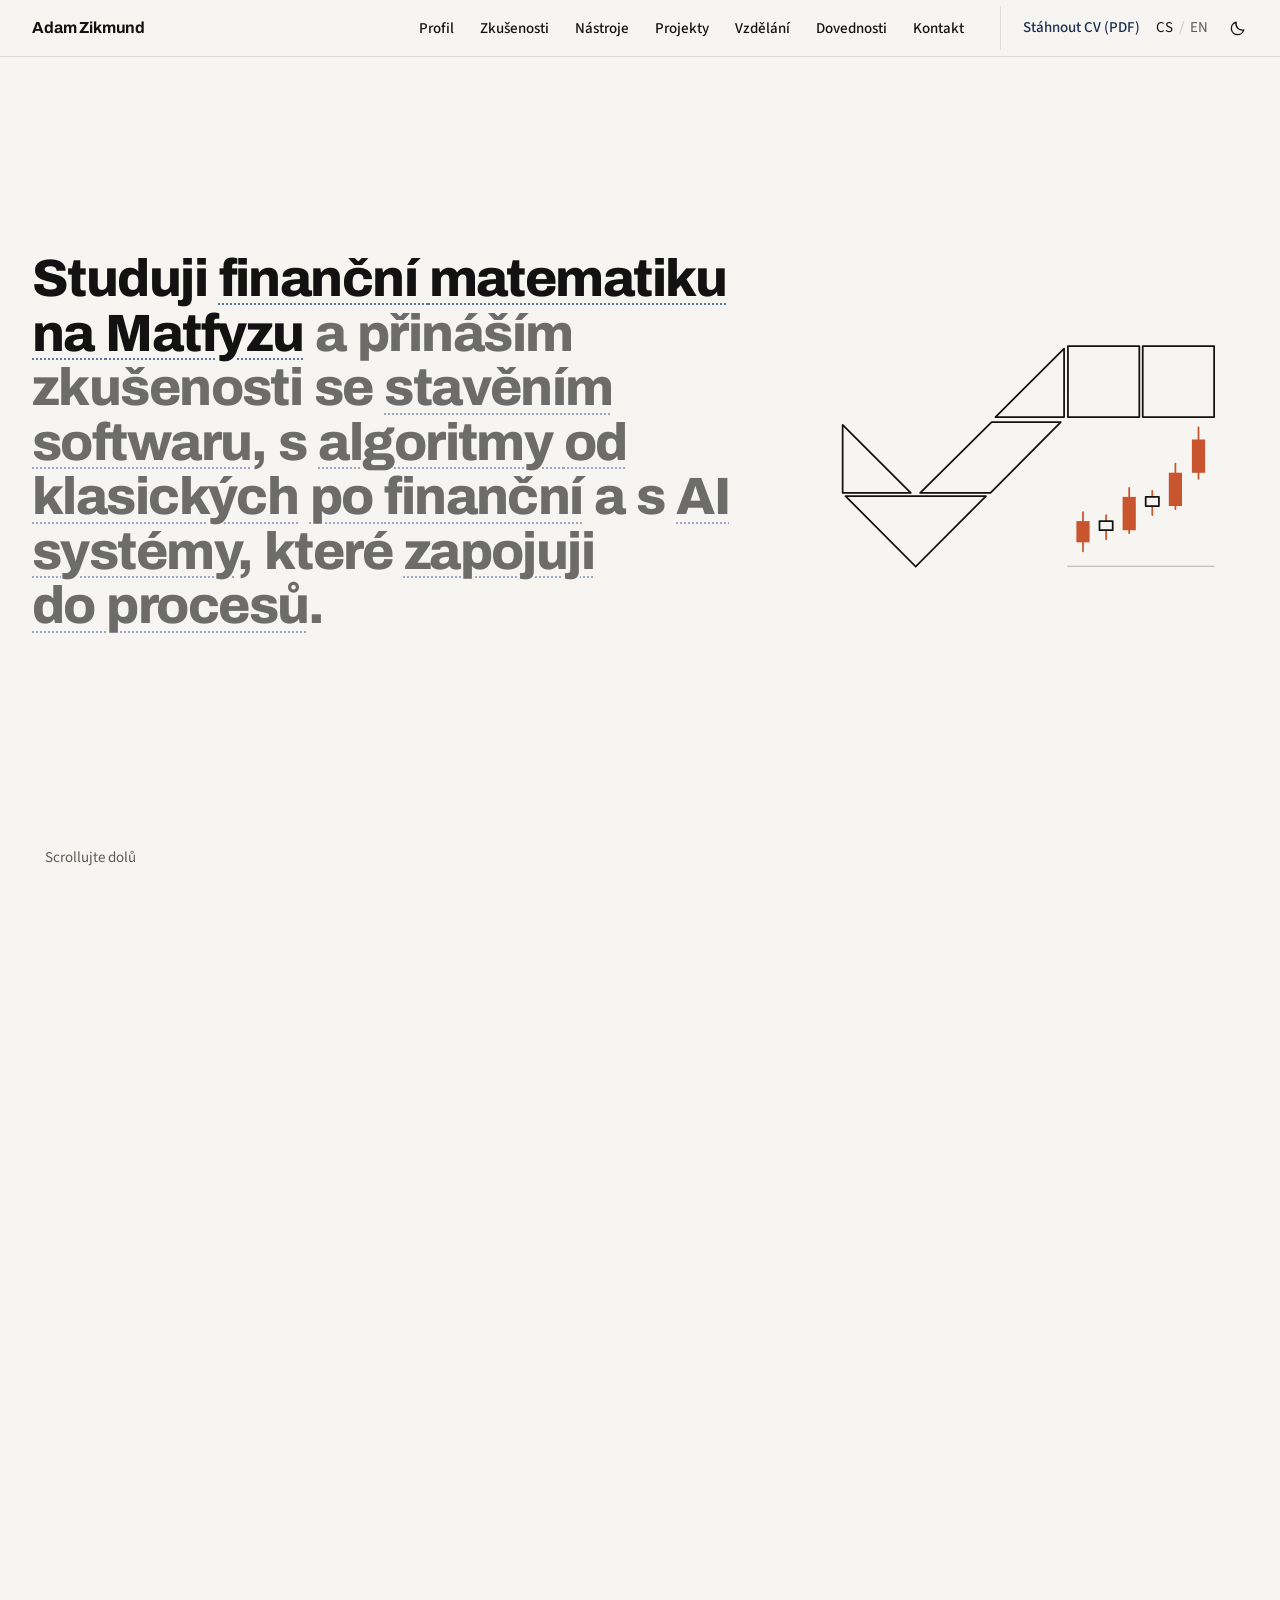
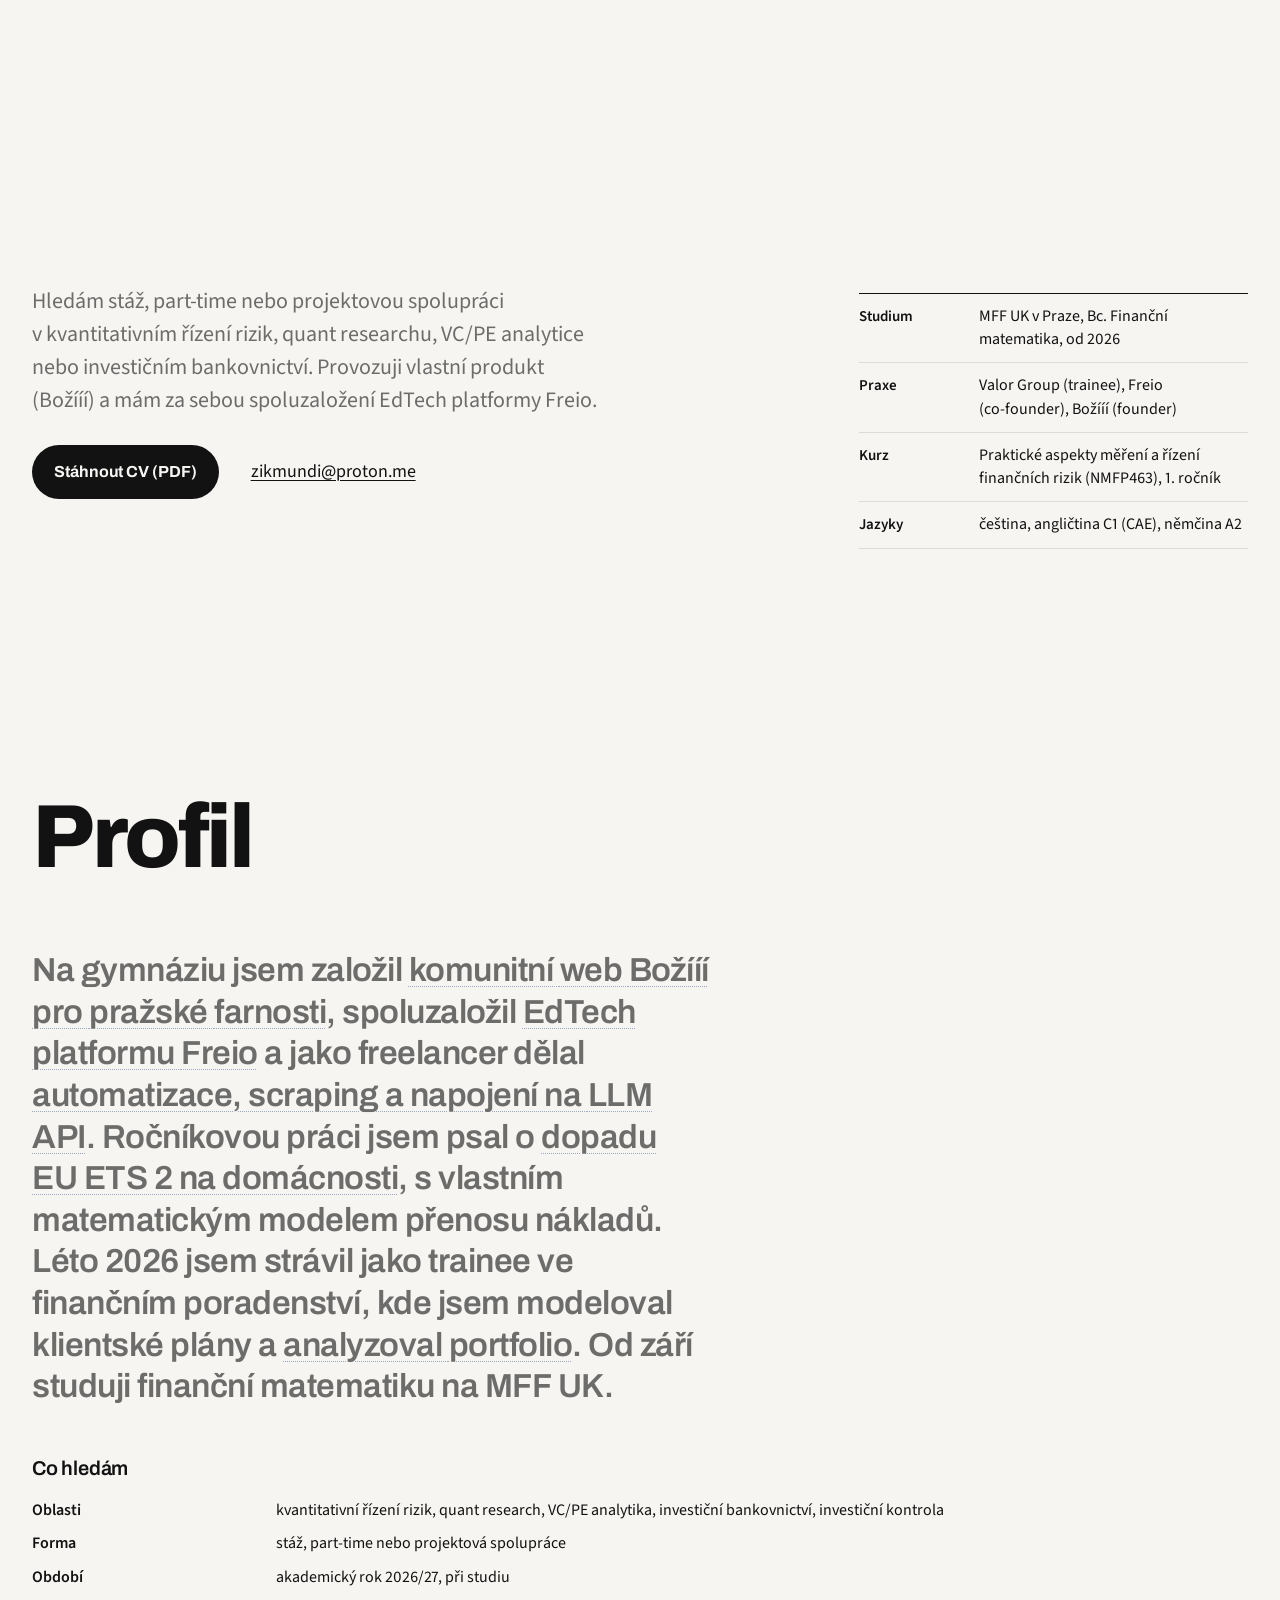
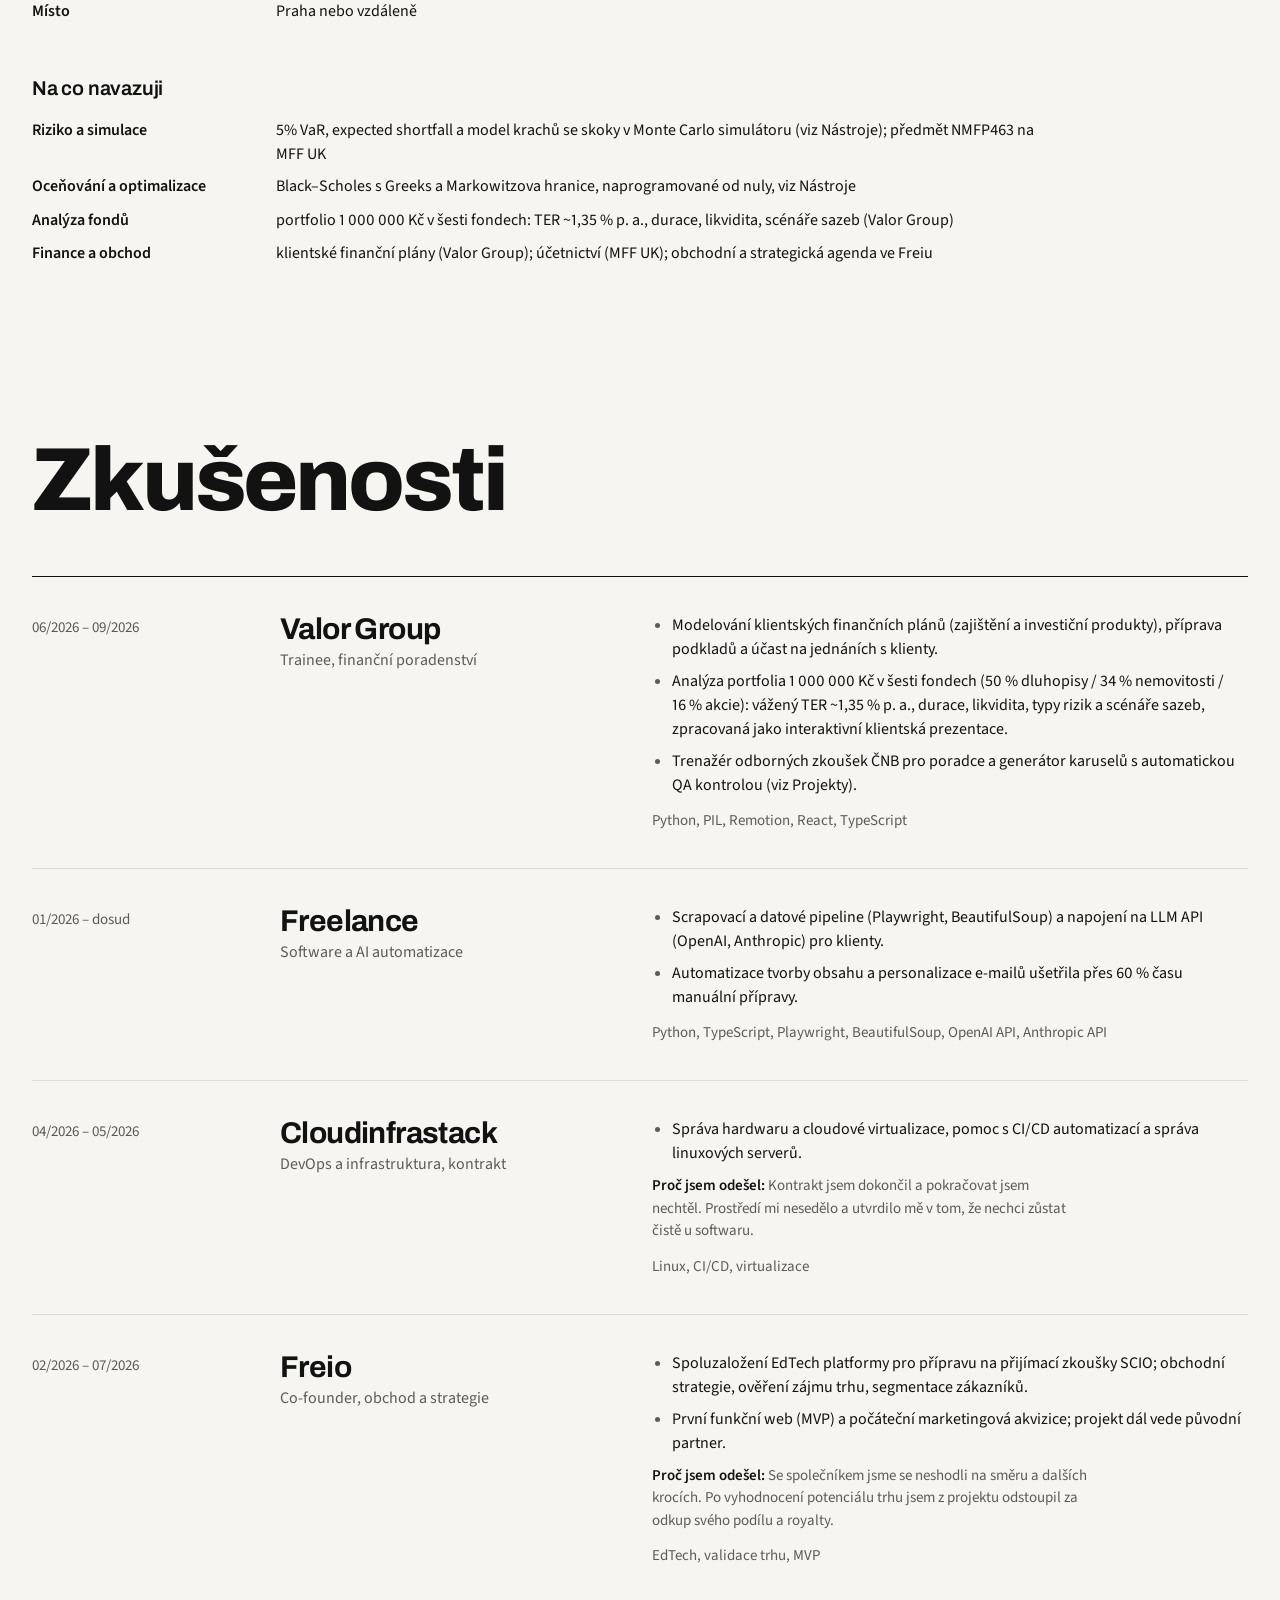
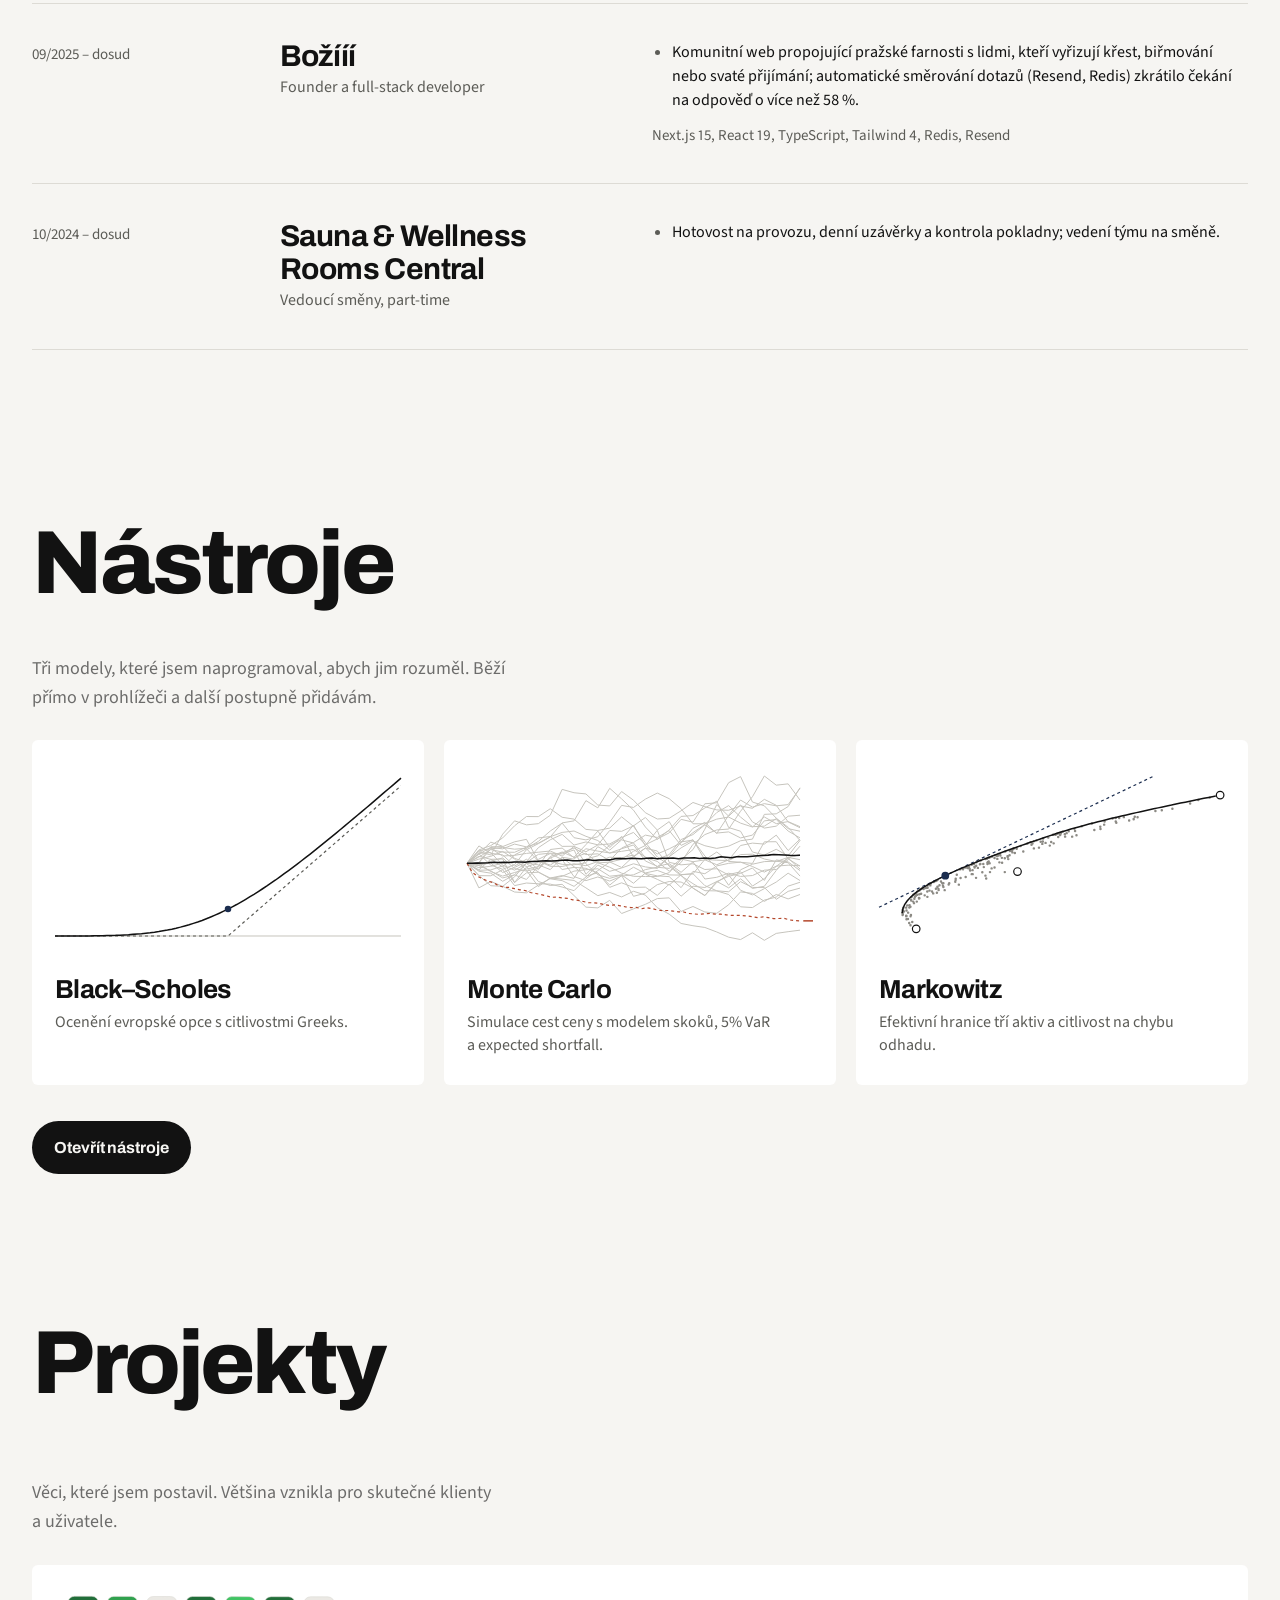
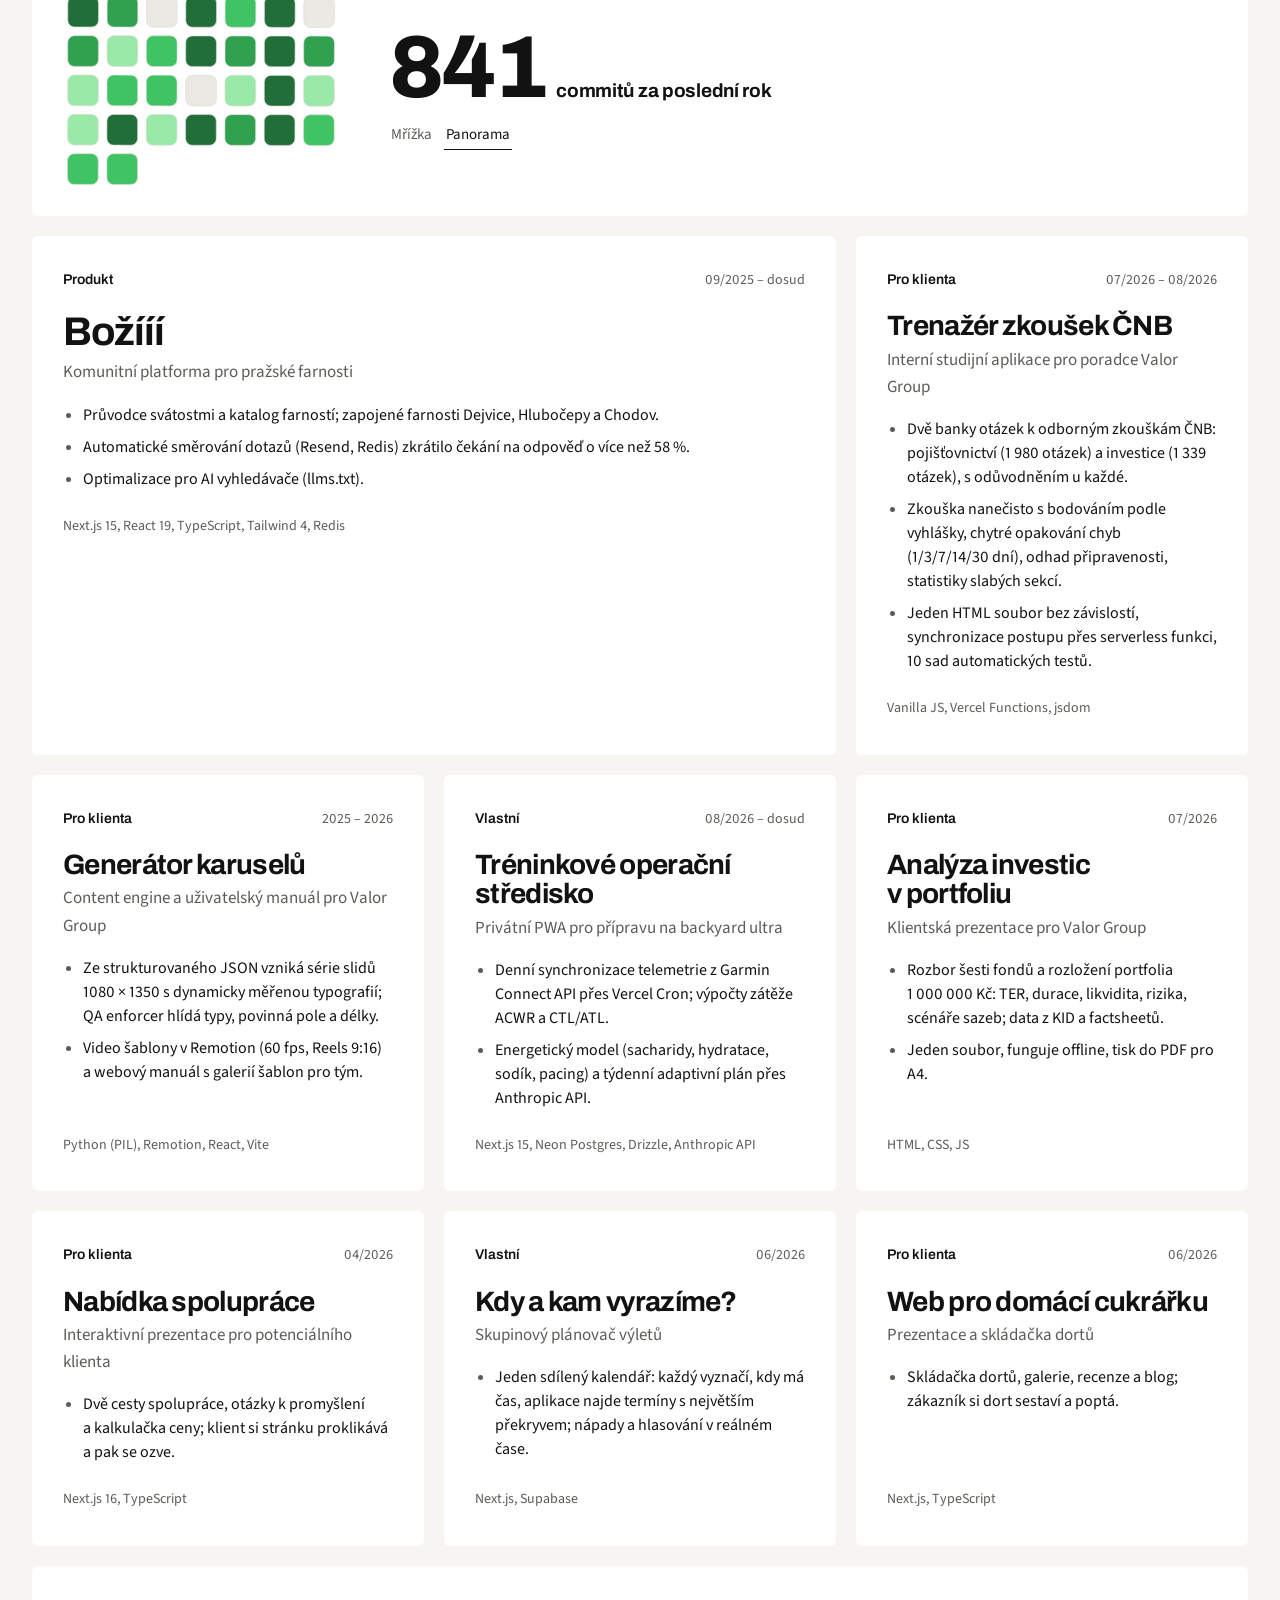
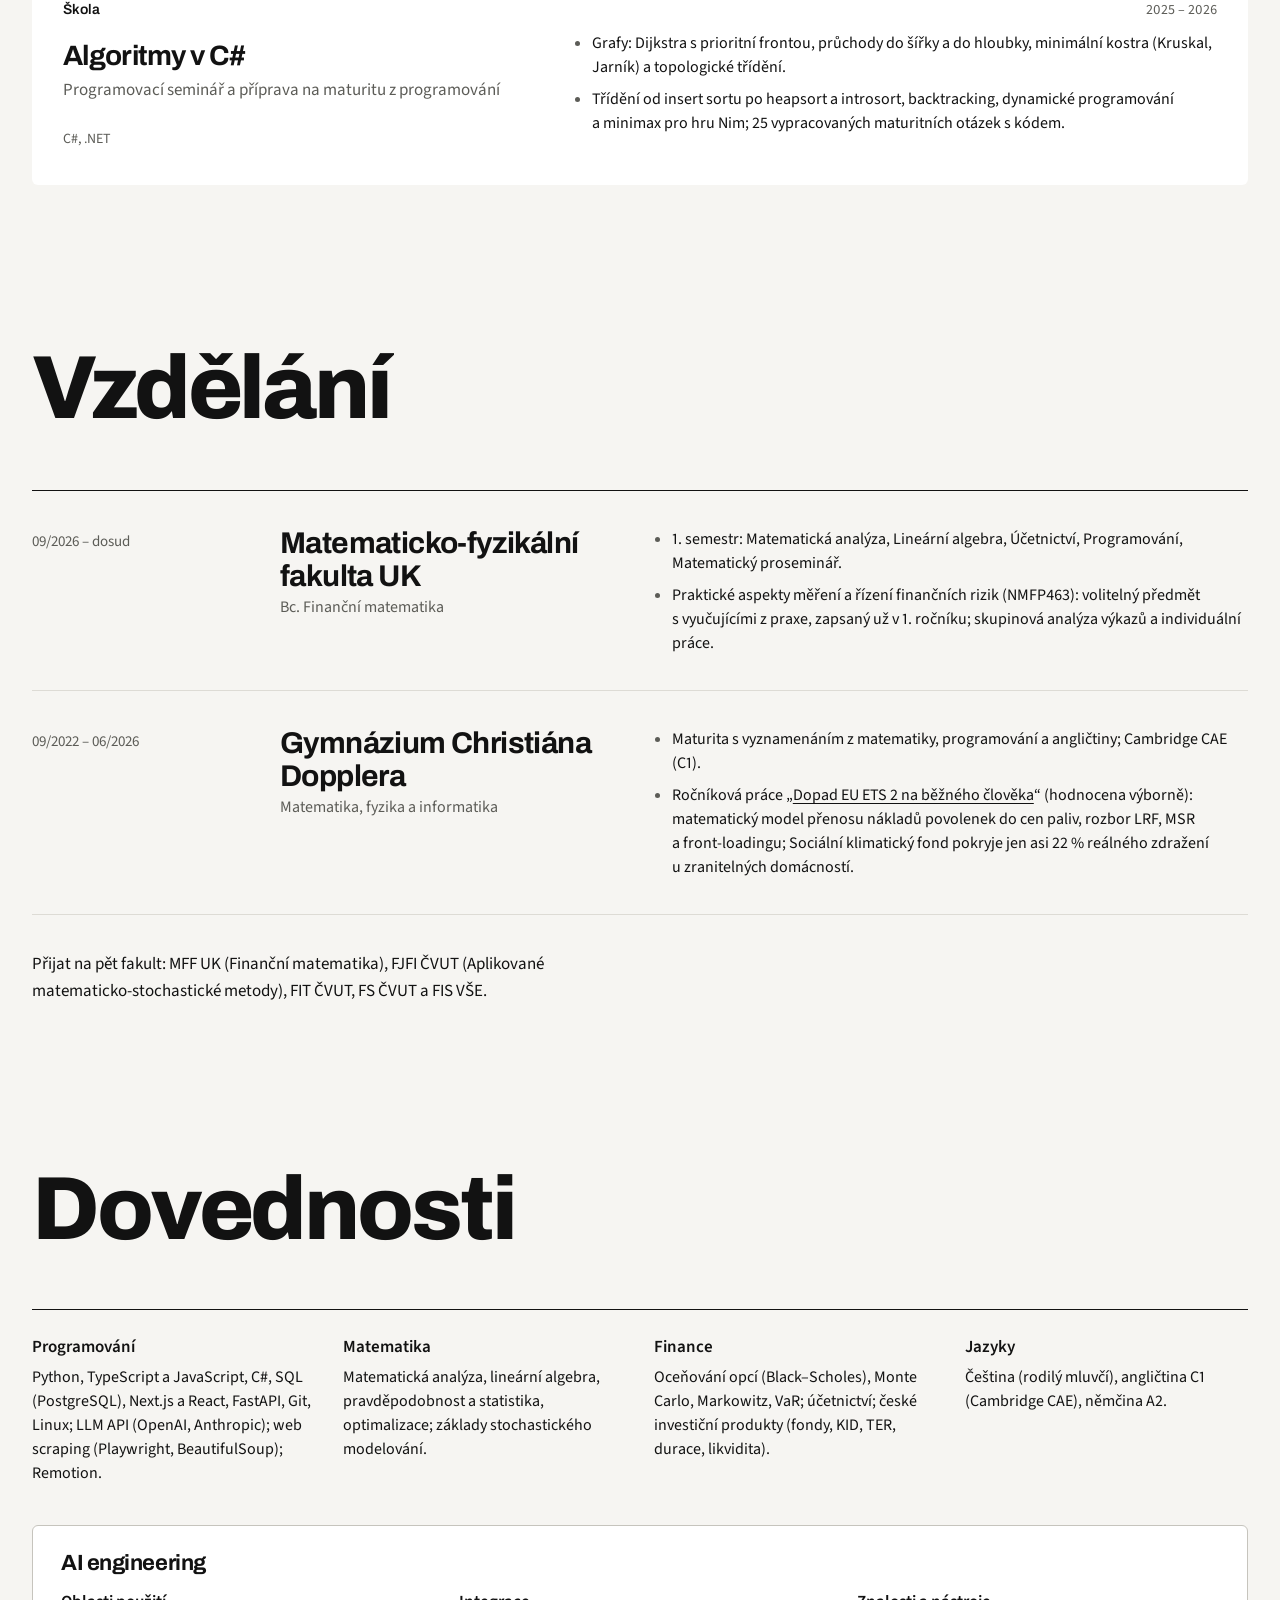
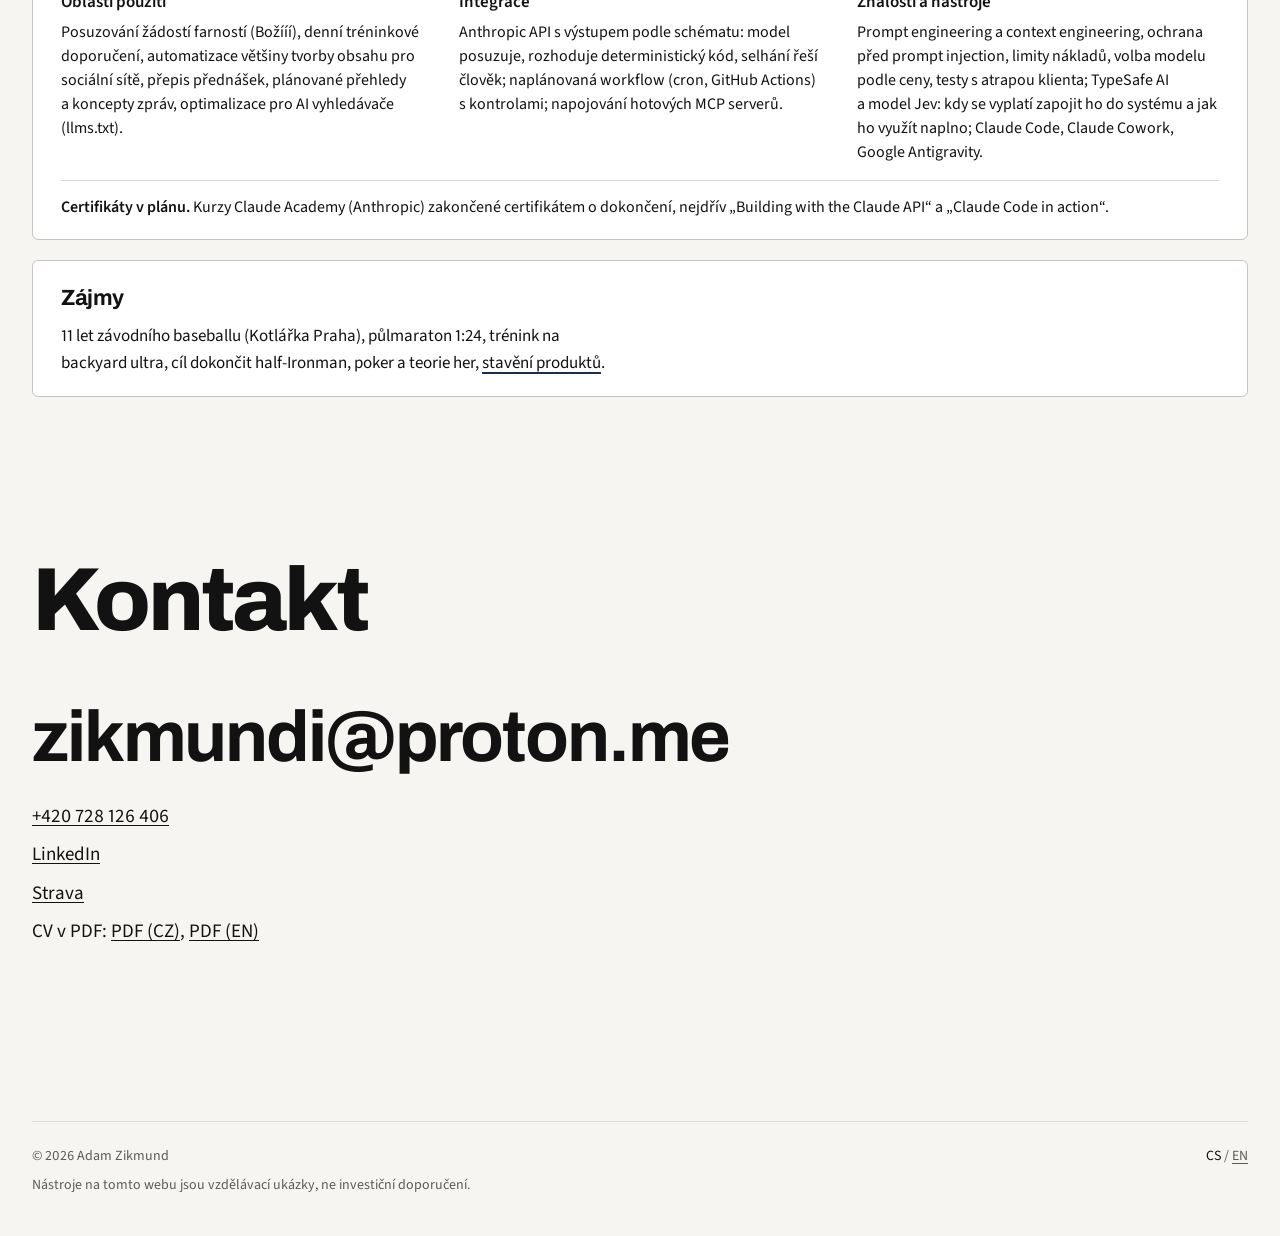
==== commit 76860580: "Barevný akcent v kresbách podle tématu (finance oranžová, software a algoritmy zelená, AI modrá) a j" ====
--- a/index.html
+++ b/index.html
@@ -64,7 +64,7 @@
   <div class="hero-pin">
     <h1 id="hero-title" class="hero-title" data-magic="hero" data-art="art-hero"><span class="hero-sentence"><span class="w l0">Studuji</span> <a class="hint" href="#mff" data-hint="mff" data-hint-link="Vzdělání" aria-describedby="hint-mff"><span class="w l0" data-fig="mff"><span class="u">finanční </span></span><span class="w l0" data-fig="mff"><span class="u">matematiku </span></span><span class="w l0" data-fig="mff"><span class="u">na </span></span><span class="w l0" data-fig="mff"><span class="u">Matfyzu</span></span></a> <span class="w">a přináším</span> <span class="w">zkušenosti</span> <span class="w">se</span> <a class="hint" href="#projekty" data-hint="sw" data-hint-link="Projekty" aria-describedby="hint-sw"><span class="w" data-fig="sw"><span class="u">stavěním </span></span><span class="w" data-fig="sw"><span class="u">softwaru</span></span></a><span class="w" data-sat="prev">,</span> <span class="w" data-sat="next">s </span><a class="hint" href="#algoritmy" data-hint="alg" data-hint-link="Algoritmy v Projektech" aria-describedby="hint-alg"><span class="w" data-fig="alg"><span class="u">algoritmy </span></span><span class="w" data-fig="alg"><span class="u">od </span></span><span class="w" data-fig="alg"><span class="u">klasických</span></span></a> <a class="hint" href="/nastroje/" data-hint="fin" data-hint-link="Otevřít nástroje" aria-describedby="hint-fin"><span class="w" data-fig="fin"><span class="u">po </span></span><span class="w" data-fig="fin"><span class="u">finanční</span></span></a> <span class="w" data-sat="next">a s </span><a class="hint" href="#ai-engineering" data-hint="ai" data-hint-link="AI engineering v Dovednostech" aria-describedby="hint-ai"><span class="w" data-fig="ai"><span class="u">AI </span></span><span class="w" data-fig="ai"><span class="u">systémy</span></span></a><span class="w" data-sat="prev">,</span> <span class="w">které</span> <a class="hint" href="#freelance" data-hint="proc" data-hint-link="Freelance ve Zkušenostech" aria-describedby="hint-proc"><span class="w" data-fig="proc"><span class="u">zapojuji </span></span><span class="w" data-fig="proc"><span class="u">do procesů</span></span></a><span class="w" data-sat="prev">.</span></span></h1>
     <div class="hint-notes" hidden><span id="hint-mff">Bakalářský obor Finanční matematika na MFF UK od září 2026. První semestr: analýza, lineární algebra, účetnictví a programování.</span><span id="hint-sw">Vlastní produkt Božííí, klientské aplikace a weby i osobní nástroje, většinou v Next.js a TypeScriptu.</span><span id="hint-alg">Dijkstra, průchody grafem, minimální kostra a třídicí algoritmy v C#, z programovacího semináře a přípravy na maturitu.</span><span id="hint-fin">Black–Scholes s citlivostmi, Monte Carlo s VaR a expected shortfall a Markowitzova efektivní hranice. Všechno běží přímo v prohlížeči.</span><span id="hint-ai">Jak AI napojuji: model posuzuje, rozhoduje deterministický kód a selhání řeší člověk. Výstup podle schématu, limity nákladů.</span><span id="hint-proc">Automatizace pro klienty i vlastní projekty: tvorba obsahu pro sociální sítě, personalizace e-mailů a sběr dat.</span></div>
-    <div class="fig-art fig-art-hero" id="art-hero" aria-hidden="true"><svg class="fig" data-fig="mff" viewBox="0 0 400 400" fill="none" stroke="currentColor" stroke-width="1.6" stroke-linecap="round" stroke-linejoin="round" focusable="false"><path class="d" pathLength="1" d="M31.5 183.5L31.5 245.4L93.4 245.4Z"/><path class="d" pathLength="1" style="--t:120ms" d="M34.1 248.4L161.8 248.4L97.9 312.3Z"/><path class="d" pathLength="1" style="--t:240ms" d="M102 245.4L165.9 245.4L229.8 181L166.9 181Z"/><path class="d" pathLength="1" style="--t:360ms" d="M170.4 176.4L232.8 176.4L232.8 114.1Z"/><path class="d" pathLength="1" style="--t:480ms" d="M236.3 112L301.2 112L301.2 176.4L236.3 176.4Z"/><path class="d" pathLength="1" style="--t:600ms" d="M304.3 112L369.2 112L369.2 176.4L304.3 176.4Z"/><path class="g" d="M236 312L369 312"/><path class="d" pathLength="1" style="--t:760ms" d="M250 262.8L250 298.5"/><rect class="dot" x="244" y="271" width="12" height="19.3" style="--t:960ms"/><path class="d" pathLength="1" style="--t:850ms" d="M271 265.5L271 287.5"/><rect class="ring" x="265" y="271" width="12" height="8.3" style="--t:1050ms"/><path class="d" pathLength="1" style="--t:940ms" d="M292 240.8L292 282"/><rect class="dot" x="286" y="249" width="12" height="30.3" style="--t:1140ms"/><path class="d" pathLength="1" style="--t:1030ms" d="M313 243.5L313 265.5"/><rect class="ring" x="307" y="249" width="12" height="8.3" style="--t:1230ms"/><path class="d" pathLength="1" style="--t:1120ms" d="M334 218.8L334 260"/><rect class="dot" x="328" y="227" width="12" height="30.3" style="--t:1320ms"/><path class="d" pathLength="1" style="--t:1210ms" d="M355 185.8L355 232.5"/><rect class="dot" x="349" y="196.8" width="12" height="30.3" style="--t:1410ms"/></svg><svg class="fig" data-fig="sw" viewBox="0 0 400 400" fill="none" stroke="currentColor" stroke-width="1.6" stroke-linecap="round" stroke-linejoin="round" focusable="false"><path class="d" pathLength="1" d="M56 74H344Q356 74 356 86V314Q356 326 344 326H56Q44 326 44 314V86Q44 74 56 74Z"/><path class="d" pathLength="1" style="--t:260ms" d="M44 104L356 104"/><circle class="ring" cx="64" cy="89" r="4.2" style="--t:320ms"/><circle class="ring" cx="79" cy="89" r="4.2" style="--t:380ms"/><circle class="ring" cx="94" cy="89" r="4.2" style="--t:440ms"/><path class="d" pathLength="1" style="--t:420ms" d="M124 104L124 326"/><path class="g" d="M62 132L106 132"/><path class="g" d="M62 156L94 156"/><path class="g" d="M62 180L106 180"/><path class="g" d="M62 204L94 204"/><path class="d" pathLength="1" style="--t:560ms" stroke-width="2.4" d="M62 132L106 132"/><path class="d" pathLength="1" style="--t:640ms" d="M150 122H330Q338 122 338 130V214Q338 222 330 222H150Q142 222 142 214V130Q142 122 150 122Z"/><path class="d" pathLength="1" style="--t:900ms" stroke-width="2" d="M156 192.2L177 186.4L198 189.3L219 177.8L240 180.6L261 168.4L282 172L303 159L324 154.7"/><path class="g" d="M164 248L298 248"/><circle class="dot" cx="148" cy="248" r="4" style="--t:1100ms"/><path class="g" d="M164 274L268 274"/><circle class="ring" cx="148" cy="274" r="4.2" style="--t:1190ms"/><path class="g" d="M164 300L298 300"/><circle class="ring" cx="148" cy="300" r="4.2" style="--t:1280ms"/></svg><svg class="fig" data-fig="alg" viewBox="0 0 400 400" fill="none" stroke="currentColor" stroke-width="1.6" stroke-linecap="round" stroke-linejoin="round" focusable="false"><path class="g" d="M60 120L150 70"/><path class="g" d="M150 70L255 92"/><path class="g" d="M255 92L345 140"/><path class="g" d="M60 120L105 215"/><path class="g" d="M150 70L205 185"/><path class="g" d="M255 92L205 185"/><path class="g" d="M345 140L305 240"/><path class="g" d="M105 215L205 185"/><path class="g" d="M205 185L305 240"/><path class="g" d="M105 215L80 315"/><path class="g" d="M205 185L200 300"/><path class="g" d="M305 240L200 300"/><path class="g" d="M80 315L200 300"/><path class="g" d="M200 300L330 335"/><path class="g" d="M305 240L330 335"/><path class="d" pathLength="1" style="--t:200ms" stroke-width="2.4" d="M60 120L105 215"/><path class="d" pathLength="1" style="--t:520ms" stroke-width="2.4" d="M105 215L205 185"/><path class="d" pathLength="1" style="--t:840ms" stroke-width="2.4" d="M205 185L200 300"/><path class="d" pathLength="1" style="--t:1160ms" stroke-width="2.4" d="M200 300L330 335"/><circle class="ring" cx="60" cy="120" r="9"/><circle class="dot" cx="60" cy="120" r="3.5" style="--t:100ms"/><circle class="dot" cx="150" cy="70" r="3.6"/><circle class="dot" cx="255" cy="92" r="3.6"/><circle class="dot" cx="345" cy="140" r="3.6"/><circle class="dot" cx="105" cy="215" r="3.6"/><circle class="dot" cx="205" cy="185" r="3.6"/><circle class="dot" cx="305" cy="240" r="3.6"/><circle class="dot" cx="80" cy="315" r="3.6"/><circle class="dot" cx="200" cy="300" r="3.6"/><circle class="ring" cx="330" cy="335" r="9"/><circle class="dot" cx="330" cy="335" r="3.5" style="--t:100ms"/></svg><svg class="fig" data-fig="fin" viewBox="0 0 400 400" fill="none" stroke="currentColor" stroke-width="1.6" stroke-linecap="round" stroke-linejoin="round" focusable="false"><path class="g" d="M40 205L290 205"/><path class="g" d="M290 50L290 360"/><path class="d" pathLength="1" d="M40 205L44.2 187.9L48.3 188.3L52.5 194.1L56.7 193.6L60.8 194.4L65 188.7L69.2 193.2L73.3 200.7L77.5 210.2L81.7 200.6L85.8 193.1L90 186.1L94.2 189.2L98.3 188.6L102.5 176.5L106.7 181.4L110.8 176L115 170.7L119.2 167L123.3 174.2L127.5 166.1L131.7 164.6L135.8 172.4L140 165.2L144.2 167.1L148.3 172.8L152.5 164.5L156.7 165.7L160.8 173.3L165 164.4L169.2 159.7L173.3 156.5L177.5 151.5L181.7 164.1L185.8 159.6L190 158.6L194.2 152.5L198.3 154L202.5 150L206.7 153.4L210.8 158.1L215 153.5L219.2 150.5L223.3 155.5L227.5 160L231.7 159.2L235.8 140.5L240 139.4L244.2 133.4L248.3 138.4L252.5 133.4L256.7 123.5L260.8 121.5L265 118.6L269.2 106.3L273.3 112.8L277.5 122.2L281.7 117.9L285.8 118.2L290 112.5"/><path class="d" pathLength="1" style="--t:120ms" d="M40 205L44.2 205.5L48.3 207.3L52.5 216.5L56.7 213.9L60.8 224.5L65 232L69.2 232L73.3 239.8L77.5 228.2L81.7 216.7L85.8 207.3L90 206.2L94.2 215.8L98.3 216.6L102.5 222.1L106.7 223.1L110.8 227.2L115 230.7L119.2 232.4L123.3 231.3L127.5 231.4L131.7 229.6L135.8 233.6L140 225.8L144.2 232.4L148.3 228.7L152.5 220.5L156.7 226.7L160.8 235.5L165 228.3L169.2 221.7L173.3 225.3L177.5 227.9L181.7 230.1L185.8 227.1L190 231.2L194.2 227.3L198.3 229.7L202.5 235.2L206.7 230.4L210.8 231L215 233.6L219.2 233.1L223.3 229.4L227.5 218.8L231.7 228.3L235.8 230.2L240 233.5L244.2 237L248.3 237.9L252.5 241.6L256.7 243.7L260.8 250.8L265 245.6L269.2 244.5L273.3 247.5L277.5 253L281.7 251.3L285.8 245.4L290 255.3"/><path class="d" pathLength="1" style="--t:240ms" d="M40 205L44.2 206.1L48.3 208.1L52.5 205.5L56.7 201.8L60.8 201.6L65 190.2L69.2 190.5L73.3 191L77.5 191.7L81.7 205.7L85.8 204.6L90 214.6L94.2 216.2L98.3 226.1L102.5 239.2L106.7 246.8L110.8 245.1L115 248.5L119.2 244.9L123.3 247.2L127.5 247.8L131.7 250L135.8 242.2L140 229.2L144.2 229.4L148.3 222.9L152.5 229.3L156.7 227L160.8 224.7L165 221.7L169.2 218.6L173.3 203.6L177.5 206L181.7 207.8L185.8 219.4L190 231L194.2 228.2L198.3 241.1L202.5 232.9L206.7 233.2L210.8 235.7L215 233.2L219.2 230.7L223.3 231.8L227.5 233.9L231.7 235.9L235.8 243.7L240 246.3L244.2 256.7L248.3 259.5L252.5 261.5L256.7 262.2L260.8 268.8L265 265.4L269.2 277.3L273.3 281L277.5 275.7L281.7 268L285.8 273L290 275.1"/><path class="d" pathLength="1" style="--t:360ms" d="M40 205L44.2 203.7L48.3 208L52.5 218.7L56.7 212.1L60.8 212.2L65 211.2L69.2 207.7L73.3 212.3L77.5 211.4L81.7 230.9L85.8 233L90 226.5L94.2 235.7L98.3 237.3L102.5 246L106.7 258.2L110.8 261.9L115 262.1L119.2 260.9L123.3 260.8L127.5 265.4L131.7 268.2L135.8 269L140 266.9L144.2 270.7L148.3 271.1L152.5 270.9L156.7 268.2L160.8 272.9L165 273.4L169.2 278.7L173.3 281.8L177.5 274.6L181.7 265.8L185.8 258L190 259L194.2 264.4L198.3 244.1L202.5 237L206.7 241.6L210.8 242.3L215 246.9L219.2 251.3L223.3 254.8L227.5 254.6L231.7 266.3L235.8 265.4L240 270.7L244.2 277.5L248.3 275.7L252.5 276.5L256.7 273.1L260.8 270.1L265 278.1L269.2 289.6L273.3 280.9L277.5 294L281.7 296.5L285.8 310.9L290 307.9"/><path class="d" pathLength="1" style="--t:480ms" d="M40 205L44.2 206.3L48.3 205.3L52.5 199.2L56.7 198L60.8 198.7L65 200.9L69.2 198.2L73.3 197.5L77.5 210.5L81.7 210L85.8 214L90 214.9L94.2 231L98.3 223.7L102.5 236.1L106.7 241.1L110.8 239.6L115 238.7L119.2 232.2L123.3 234.8L127.5 232.9L131.7 225.2L135.8 229.4L140 231L144.2 223.9L148.3 226.6L152.5 226.6L156.7 227.6L160.8 225L165 221.5L169.2 220.4L173.3 220.9L177.5 225.3L181.7 217.6L185.8 217.1L190 216.6L194.2 223L198.3 228.7L202.5 232.9L206.7 229.9L210.8 222.7L215 217L219.2 222.8L223.3 219.5L227.5 213L231.7 218.9L235.8 205.8L240 216.1L244.2 212.7L248.3 209L252.5 203.6L256.7 213.2L260.8 216.8L265 212.9L269.2 226L273.3 220.9L277.5 223.9L281.7 228.5L285.8 234.5L290 239.2"/><path class="d" pathLength="1" style="--t:600ms" d="M40 205L44.2 202.4L48.3 193.1L52.5 194.9L56.7 192.9L60.8 188.6L65 182.8L69.2 186.4L73.3 185.6L77.5 183.1L81.7 180.9L85.8 185.5L90 184.1L94.2 186.8L98.3 182.9L102.5 181.9L106.7 190.6L110.8 187.6L115 175L119.2 167.2L123.3 163.5L127.5 167.6L131.7 174L135.8 187.3L140 178.8L144.2 187.8L148.3 194.6L152.5 192.5L156.7 179.9L160.8 180.8L165 183.8L169.2 180.1L173.3 182.1L177.5 192.4L181.7 177.8L185.8 174L190 183.8L194.2 174.2L198.3 177.3L202.5 177.8L206.7 186.4L210.8 179.4L215 175.5L219.2 172.4L223.3 168.2L227.5 166.8L231.7 160.1L235.8 154.1L240 146.5L244.2 141.4L248.3 135.6L252.5 137L256.7 117L260.8 109.6L265 112.9L269.2 114.6L273.3 118.2L277.5 125L281.7 117.5L285.8 124.3L290 124.4"/><path class="d" pathLength="1" style="--t:720ms" d="M40 205L44.2 205.9L48.3 202.7L52.5 207.5L56.7 210.9L60.8 214.5L65 208.2L69.2 199.8L73.3 198.5L77.5 194.5L81.7 198.3L85.8 193.2L90 179.8L94.2 180.3L98.3 185.3L102.5 186.4L106.7 192.3L110.8 182.2L115 181L119.2 185L123.3 182.7L127.5 182.1L131.7 185.5L135.8 185.3L140 189.5L144.2 180L148.3 178.7L152.5 187L156.7 187.4L160.8 195L165 193.1L169.2 193.2L173.3 201.2L177.5 195.1L181.7 198.3L185.8 199.3L190 200.7L194.2 184.7L198.3 189.7L202.5 189.8L206.7 193.9L210.8 191.3L215 199.6L219.2 195.5L223.3 197.1L227.5 189.3L231.7 185.2L235.8 196.2L240 196.1L244.2 190L248.3 181.3L252.5 187.8L256.7 197.2L260.8 202.7L265 200.6L269.2 208.3L273.3 197.1L277.5 188.5L281.7 182.5L285.8 176.3L290 184.7"/><path class="d" pathLength="1" style="--t:900ms" d="M290.5 50L290.6 54L290.8 58L291 62L291.3 66L291.6 70L292 74L292.5 78L293.1 82L293.9 86L294.7 90L295.7 94L296.9 98L298.3 102L299.8 106L301.6 110L303.6 114L305.9 118L308.3 122L311.1 126L314 130L317.2 134L320.6 138L324.2 142L327.9 146L331.7 150L335.7 154L339.6 158L343.5 162L347.3 166L351 170L354.4 174L357.6 178L360.4 182L362.9 186L364.9 190L366.4 194L367.5 198L368 202L367.9 206L367.3 210L366.2 214L364.6 218L362.5 222L360 226L357.1 230L353.9 234L350.4 238L346.7 242L342.9 246L339 250L335 254L331.1 258L327.3 262L323.6 266L320 270L316.7 274L313.5 278L310.6 282L307.9 286L305.5 290L303.3 294L301.3 298L299.6 302L298 306L296.7 310L295.6 314L294.6 318L293.7 322L293 326L292.4 330L292 334L291.6 338L291.2 342L291 346L290.7 350L290.6 354L290.4 358"/><circle class="dot" cx="290" cy="112.5" r="2.8" style="--t:1300ms"/><circle class="dot" cx="290" cy="255.3" r="2.8" style="--t:1360ms"/><circle class="dot" cx="290" cy="275.1" r="2.8" style="--t:1420ms"/><circle class="dot" cx="290" cy="307.9" r="2.8" style="--t:1480ms"/><circle class="dot" cx="290" cy="239.2" r="2.8" style="--t:1540ms"/><circle class="dot" cx="290" cy="124.4" r="2.8" style="--t:1600ms"/><circle class="dot" cx="290" cy="184.7" r="2.8" style="--t:1660ms"/></svg><svg class="fig" data-fig="ai" viewBox="0 0 400 400" fill="none" stroke="currentColor" stroke-width="1.6" stroke-linecap="round" stroke-linejoin="round" focusable="false"><path class="g" d="M70 122L160 70"/><path class="g" d="M70 122L160 122"/><path class="g" d="M70 122L160 174"/><path class="g" d="M70 122L160 226"/><path class="g" d="M70 122L160 278"/><path class="g" d="M70 122L160 330"/><path class="g" d="M70 174L160 70"/><path class="g" d="M70 174L160 122"/><path class="g" d="M70 174L160 174"/><path class="g" d="M70 174L160 226"/><path class="g" d="M70 174L160 278"/><path class="g" d="M70 174L160 330"/><path class="g" d="M70 226L160 70"/><path class="g" d="M70 226L160 122"/><path class="g" d="M70 226L160 174"/><path class="g" d="M70 226L160 226"/><path class="g" d="M70 226L160 278"/><path class="g" d="M70 226L160 330"/><path class="g" d="M70 278L160 70"/><path class="g" d="M70 278L160 122"/><path class="g" d="M70 278L160 174"/><path class="g" d="M70 278L160 226"/><path class="g" d="M70 278L160 278"/><path class="g" d="M70 278L160 330"/><path class="g" d="M160 70L250 70"/><path class="g" d="M160 70L250 122"/><path class="g" d="M160 70L250 174"/><path class="g" d="M160 70L250 226"/><path class="g" d="M160 70L250 278"/><path class="g" d="M160 70L250 330"/><path class="g" d="M160 122L250 70"/><path class="g" d="M160 122L250 122"/><path class="g" d="M160 122L250 174"/><path class="g" d="M160 122L250 226"/><path class="g" d="M160 122L250 278"/><path class="g" d="M160 122L250 330"/><path class="g" d="M160 174L250 70"/><path class="g" d="M160 174L250 122"/><path class="g" d="M160 174L250 174"/><path class="g" d="M160 174L250 226"/><path class="g" d="M160 174L250 278"/><path class="g" d="M160 174L250 330"/><path class="g" d="M160 226L250 70"/><path class="g" d="M160 226L250 122"/><path class="g" d="M160 226L250 174"/><path class="g" d="M160 226L250 226"/><path class="g" d="M160 226L250 278"/><path class="g" d="M160 226L250 330"/><path class="g" d="M160 278L250 70"/><path class="g" d="M160 278L250 122"/><path class="g" d="M160 278L250 174"/><path class="g" d="M160 278L250 226"/><path class="g" d="M160 278L250 278"/><path class="g" d="M160 278L250 330"/><path class="g" d="M160 330L250 70"/><path class="g" d="M160 330L250 122"/><path class="g" d="M160 330L250 174"/><path class="g" d="M160 330L250 226"/><path class="g" d="M160 330L250 278"/><path class="g" d="M160 330L250 330"/><path class="g" d="M250 70L340 148"/><path class="g" d="M250 70L340 200"/><path class="g" d="M250 70L340 252"/><path class="g" d="M250 122L340 148"/><path class="g" d="M250 122L340 200"/><path class="g" d="M250 122L340 252"/><path class="g" d="M250 174L340 148"/><path class="g" d="M250 174L340 200"/><path class="g" d="M250 174L340 252"/><path class="g" d="M250 226L340 148"/><path class="g" d="M250 226L340 200"/><path class="g" d="M250 226L340 252"/><path class="g" d="M250 278L340 148"/><path class="g" d="M250 278L340 200"/><path class="g" d="M250 278L340 252"/><path class="g" d="M250 330L340 148"/><path class="g" d="M250 330L340 200"/><path class="g" d="M250 330L340 252"/><path class="d" pathLength="1" style="--t:150ms" stroke-width="2.2" d="M70 174L160 174"/><path class="d" pathLength="1" style="--t:480ms" stroke-width="2.2" d="M160 174L250 226"/><path class="d" pathLength="1" style="--t:810ms" stroke-width="2.2" d="M250 226L340 200"/><path class="d" pathLength="1" style="--t:270ms" stroke-width="2.2" d="M70 226L160 278"/><path class="d" pathLength="1" style="--t:600ms" stroke-width="2.2" d="M160 278L250 122"/><path class="d" pathLength="1" style="--t:930ms" stroke-width="2.2" d="M250 122L340 200"/><path class="d" pathLength="1" style="--t:390ms" stroke-width="2.2" d="M70 122L160 122"/><path class="d" pathLength="1" style="--t:720ms" stroke-width="2.2" d="M160 122L250 174"/><path class="d" pathLength="1" style="--t:1050ms" stroke-width="2.2" d="M250 174L340 148"/><circle class="ring" cx="70" cy="122" r="7"/><circle class="ring" cx="70" cy="174" r="7"/><circle class="ring" cx="70" cy="226" r="7"/><circle class="ring" cx="70" cy="278" r="7"/><circle class="ring" cx="160" cy="70" r="7"/><circle class="ring" cx="160" cy="122" r="7"/><circle class="ring" cx="160" cy="174" r="7"/><circle class="ring" cx="160" cy="226" r="7"/><circle class="ring" cx="160" cy="278" r="7"/><circle class="ring" cx="160" cy="330" r="7"/><circle class="ring" cx="250" cy="70" r="7"/><circle class="ring" cx="250" cy="122" r="7"/><circle class="ring" cx="250" cy="174" r="7"/><circle class="ring" cx="250" cy="226" r="7"/><circle class="ring" cx="250" cy="278" r="7"/><circle class="ring" cx="250" cy="330" r="7"/><circle class="ring" cx="340" cy="148" r="7"/><circle class="ring" cx="340" cy="200" r="7"/><circle class="ring" cx="340" cy="252" r="7"/><circle class="dot" cx="70" cy="174" r="3.4" style="--t:300ms"/><circle class="dot" cx="160" cy="174" r="3.4" style="--t:630ms"/><circle class="dot" cx="250" cy="226" r="3.4" style="--t:960ms"/><circle class="dot" cx="340" cy="200" r="3.4" style="--t:1290ms"/><circle class="dot" cx="70" cy="226" r="3.4" style="--t:300ms"/><circle class="dot" cx="160" cy="278" r="3.4" style="--t:630ms"/><circle class="dot" cx="250" cy="122" r="3.4" style="--t:960ms"/><circle class="dot" cx="70" cy="122" r="3.4" style="--t:300ms"/><circle class="dot" cx="160" cy="122" r="3.4" style="--t:630ms"/><circle class="dot" cx="250" cy="174" r="3.4" style="--t:960ms"/><circle class="dot" cx="340" cy="148" r="3.4" style="--t:1290ms"/></svg><svg class="fig" data-fig="proc" viewBox="0 0 400 400" fill="none" stroke="currentColor" stroke-width="1.6" stroke-linecap="round" stroke-linejoin="round" focusable="false"><path class="d" pathLength="1" d="M50 70H160Q170 70 170 80V140Q170 150 160 150H50Q40 150 40 140V80Q40 70 50 70Z"/><path class="d" pathLength="1" style="--t:450ms" d="M240 70H350Q360 70 360 80V140Q360 150 350 150H240Q230 150 230 140V80Q230 70 240 70Z"/><path class="d" pathLength="1" style="--t:900ms" d="M240 250H350Q360 250 360 260V320Q360 330 350 330H240Q230 330 230 320V260Q230 250 240 250Z"/><path class="d" pathLength="1" style="--t:1350ms" d="M50 250H160Q170 250 170 260V320Q170 330 160 330H50Q40 330 40 320V260Q40 250 50 250Z"/><path class="d" pathLength="1" style="--t:250ms" d="M178 110L222 110"/><path class="d" pathLength="1" style="--t:700ms" d="M213.9 113.9L222 110L213.9 106.1"/><path class="d" pathLength="1" style="--t:700ms" d="M295 158L295 242"/><path class="d" pathLength="1" style="--t:1150ms" d="M291.1 233.9L295 242L298.9 233.9"/><path class="d" pathLength="1" style="--t:1150ms" d="M222 290L178 290"/><path class="d" pathLength="1" style="--t:1600ms" d="M186.1 286.1L178 290L186.1 293.9"/><path class="g" d="M60 92L150 92"/><path class="g" d="M60 110L132 110"/><path class="g" d="M60 128L114 128"/><path class="d" pathLength="1" style="--t:600ms" d="M262 97L295 86"/><path class="d" pathLength="1" style="--t:640ms" d="M262 97L295 110"/><path class="d" pathLength="1" style="--t:680ms" d="M262 123L295 110"/><path class="d" pathLength="1" style="--t:720ms" d="M262 123L295 134"/><path class="d" pathLength="1" style="--t:760ms" d="M295 86L328 110"/><path class="d" pathLength="1" style="--t:800ms" d="M295 110L328 110"/><path class="d" pathLength="1" style="--t:840ms" d="M295 134L328 110"/><circle class="dot" cx="262" cy="97" r="3.2" style="--t:650ms"/><circle class="dot" cx="262" cy="123" r="3.2" style="--t:650ms"/><circle class="dot" cx="295" cy="86" r="3.2" style="--t:650ms"/><circle class="dot" cx="295" cy="110" r="3.2" style="--t:650ms"/><circle class="dot" cx="295" cy="134" r="3.2" style="--t:650ms"/><circle class="dot" cx="328" cy="110" r="3.2" style="--t:650ms"/><path class="d" pathLength="1" style="--t:1050ms" stroke-width="2.4" d="M272 292L288 308L320 274"/><path class="g" d="M62 272L148 272"/><path class="g" d="M62 290L148 290"/><path class="g" d="M62 308L118 308"/></svg></div>
+    <div class="fig-art fig-art-hero" id="art-hero" aria-hidden="true"><svg class="fig" data-fig="mff" viewBox="0 0 400 400" fill="none" stroke="currentColor" stroke-width="1.6" stroke-linecap="round" stroke-linejoin="round" focusable="false"><path class="d" pathLength="1" d="M31.5 183.5L31.5 245.4L93.4 245.4Z"/><path class="d" pathLength="1" style="--t:120ms" d="M34.1 248.4L161.8 248.4L97.9 312.3Z"/><path class="d" pathLength="1" style="--t:240ms" d="M102 245.4L165.9 245.4L229.8 181L166.9 181Z"/><path class="d" pathLength="1" style="--t:360ms" d="M170.4 176.4L232.8 176.4L232.8 114.1Z"/><path class="d" pathLength="1" style="--t:480ms" d="M236.3 112L301.2 112L301.2 176.4L236.3 176.4Z"/><path class="d" pathLength="1" style="--t:600ms" d="M304.3 112L369.2 112L369.2 176.4L304.3 176.4Z"/><path class="g" d="M236 312L369 312"/><path class="d acc" pathLength="1" style="--t:760ms" d="M250 262.8L250 298.5"/><rect class="dot acc" x="244" y="271" width="12" height="19.3" style="--t:960ms"/><path class="d acc" pathLength="1" style="--t:850ms" d="M271 265.5L271 287.5"/><rect class="ring" x="265" y="271" width="12" height="8.3" style="--t:1050ms"/><path class="d acc" pathLength="1" style="--t:940ms" d="M292 240.8L292 282"/><rect class="dot acc" x="286" y="249" width="12" height="30.3" style="--t:1140ms"/><path class="d acc" pathLength="1" style="--t:1030ms" d="M313 243.5L313 265.5"/><rect class="ring" x="307" y="249" width="12" height="8.3" style="--t:1230ms"/><path class="d acc" pathLength="1" style="--t:1120ms" d="M334 218.8L334 260"/><rect class="dot acc" x="328" y="227" width="12" height="30.3" style="--t:1320ms"/><path class="d acc" pathLength="1" style="--t:1210ms" d="M355 185.8L355 232.5"/><rect class="dot acc" x="349" y="196.8" width="12" height="30.3" style="--t:1410ms"/></svg><svg class="fig" data-fig="sw" viewBox="0 0 400 400" fill="none" stroke="currentColor" stroke-width="1.6" stroke-linecap="round" stroke-linejoin="round" focusable="false"><path class="d" pathLength="1" d="M56 74H344Q356 74 356 86V314Q356 326 344 326H56Q44 326 44 314V86Q44 74 56 74Z"/><path class="d" pathLength="1" style="--t:260ms" d="M44 104L356 104"/><circle class="ring" cx="64" cy="89" r="4.2" style="--t:320ms"/><circle class="ring" cx="79" cy="89" r="4.2" style="--t:380ms"/><circle class="ring" cx="94" cy="89" r="4.2" style="--t:440ms"/><path class="d" pathLength="1" style="--t:420ms" d="M124 104L124 326"/><path class="g" d="M62 132L106 132"/><path class="g" d="M62 156L94 156"/><path class="g" d="M62 180L106 180"/><path class="g" d="M62 204L94 204"/><path class="d" pathLength="1" style="--t:560ms" stroke-width="2.4" d="M62 132L106 132"/><path class="d" pathLength="1" style="--t:640ms" d="M150 122H330Q338 122 338 130V214Q338 222 330 222H150Q142 222 142 214V130Q142 122 150 122Z"/><path class="d acc" pathLength="1" style="--t:900ms" stroke-width="2" d="M156 192.2L177 186.4L198 189.3L219 177.8L240 180.6L261 168.4L282 172L303 159L324 154.7"/><path class="g" d="M164 248L298 248"/><circle class="dot acc" cx="148" cy="248" r="4" style="--t:1100ms"/><path class="g" d="M164 274L268 274"/><circle class="ring" cx="148" cy="274" r="4.2" style="--t:1190ms"/><path class="g" d="M164 300L298 300"/><circle class="ring" cx="148" cy="300" r="4.2" style="--t:1280ms"/></svg><svg class="fig" data-fig="alg" viewBox="0 0 400 400" fill="none" stroke="currentColor" stroke-width="1.6" stroke-linecap="round" stroke-linejoin="round" focusable="false"><path class="g" d="M60 120L150 70"/><path class="g" d="M150 70L255 92"/><path class="g" d="M255 92L345 140"/><path class="g" d="M60 120L105 215"/><path class="g" d="M150 70L205 185"/><path class="g" d="M255 92L205 185"/><path class="g" d="M345 140L305 240"/><path class="g" d="M105 215L205 185"/><path class="g" d="M205 185L305 240"/><path class="g" d="M105 215L80 315"/><path class="g" d="M205 185L200 300"/><path class="g" d="M305 240L200 300"/><path class="g" d="M80 315L200 300"/><path class="g" d="M200 300L330 335"/><path class="g" d="M305 240L330 335"/><path class="d acc" pathLength="1" style="--t:200ms" stroke-width="2.4" d="M60 120L105 215"/><path class="d acc" pathLength="1" style="--t:520ms" stroke-width="2.4" d="M105 215L205 185"/><path class="d acc" pathLength="1" style="--t:840ms" stroke-width="2.4" d="M205 185L200 300"/><path class="d acc" pathLength="1" style="--t:1160ms" stroke-width="2.4" d="M200 300L330 335"/><circle class="ring" cx="60" cy="120" r="9"/><circle class="dot acc" cx="60" cy="120" r="3.5" style="--t:100ms"/><circle class="dot" cx="150" cy="70" r="3.6"/><circle class="dot" cx="255" cy="92" r="3.6"/><circle class="dot" cx="345" cy="140" r="3.6"/><circle class="dot acc" cx="105" cy="215" r="3.6"/><circle class="dot acc" cx="205" cy="185" r="3.6"/><circle class="dot" cx="305" cy="240" r="3.6"/><circle class="dot" cx="80" cy="315" r="3.6"/><circle class="dot acc" cx="200" cy="300" r="3.6"/><circle class="ring" cx="330" cy="335" r="9"/><circle class="dot acc" cx="330" cy="335" r="3.5" style="--t:100ms"/></svg><svg class="fig" data-fig="fin" viewBox="0 0 400 400" fill="none" stroke="currentColor" stroke-width="1.6" stroke-linecap="round" stroke-linejoin="round" focusable="false"><path class="g" d="M40 205L290 205"/><path class="g" d="M290 50L290 360"/><path class="d" pathLength="1" d="M40 205L44.2 187.9L48.3 188.3L52.5 194.1L56.7 193.6L60.8 194.4L65 188.7L69.2 193.2L73.3 200.7L77.5 210.2L81.7 200.6L85.8 193.1L90 186.1L94.2 189.2L98.3 188.6L102.5 176.5L106.7 181.4L110.8 176L115 170.7L119.2 167L123.3 174.2L127.5 166.1L131.7 164.6L135.8 172.4L140 165.2L144.2 167.1L148.3 172.8L152.5 164.5L156.7 165.7L160.8 173.3L165 164.4L169.2 159.7L173.3 156.5L177.5 151.5L181.7 164.1L185.8 159.6L190 158.6L194.2 152.5L198.3 154L202.5 150L206.7 153.4L210.8 158.1L215 153.5L219.2 150.5L223.3 155.5L227.5 160L231.7 159.2L235.8 140.5L240 139.4L244.2 133.4L248.3 138.4L252.5 133.4L256.7 123.5L260.8 121.5L265 118.6L269.2 106.3L273.3 112.8L277.5 122.2L281.7 117.9L285.8 118.2L290 112.5"/><path class="d" pathLength="1" style="--t:120ms" d="M40 205L44.2 205.5L48.3 207.3L52.5 216.5L56.7 213.9L60.8 224.5L65 232L69.2 232L73.3 239.8L77.5 228.2L81.7 216.7L85.8 207.3L90 206.2L94.2 215.8L98.3 216.6L102.5 222.1L106.7 223.1L110.8 227.2L115 230.7L119.2 232.4L123.3 231.3L127.5 231.4L131.7 229.6L135.8 233.6L140 225.8L144.2 232.4L148.3 228.7L152.5 220.5L156.7 226.7L160.8 235.5L165 228.3L169.2 221.7L173.3 225.3L177.5 227.9L181.7 230.1L185.8 227.1L190 231.2L194.2 227.3L198.3 229.7L202.5 235.2L206.7 230.4L210.8 231L215 233.6L219.2 233.1L223.3 229.4L227.5 218.8L231.7 228.3L235.8 230.2L240 233.5L244.2 237L248.3 237.9L252.5 241.6L256.7 243.7L260.8 250.8L265 245.6L269.2 244.5L273.3 247.5L277.5 253L281.7 251.3L285.8 245.4L290 255.3"/><path class="d" pathLength="1" style="--t:240ms" d="M40 205L44.2 206.1L48.3 208.1L52.5 205.5L56.7 201.8L60.8 201.6L65 190.2L69.2 190.5L73.3 191L77.5 191.7L81.7 205.7L85.8 204.6L90 214.6L94.2 216.2L98.3 226.1L102.5 239.2L106.7 246.8L110.8 245.1L115 248.5L119.2 244.9L123.3 247.2L127.5 247.8L131.7 250L135.8 242.2L140 229.2L144.2 229.4L148.3 222.9L152.5 229.3L156.7 227L160.8 224.7L165 221.7L169.2 218.6L173.3 203.6L177.5 206L181.7 207.8L185.8 219.4L190 231L194.2 228.2L198.3 241.1L202.5 232.9L206.7 233.2L210.8 235.7L215 233.2L219.2 230.7L223.3 231.8L227.5 233.9L231.7 235.9L235.8 243.7L240 246.3L244.2 256.7L248.3 259.5L252.5 261.5L256.7 262.2L260.8 268.8L265 265.4L269.2 277.3L273.3 281L277.5 275.7L281.7 268L285.8 273L290 275.1"/><path class="d" pathLength="1" style="--t:360ms" d="M40 205L44.2 203.7L48.3 208L52.5 218.7L56.7 212.1L60.8 212.2L65 211.2L69.2 207.7L73.3 212.3L77.5 211.4L81.7 230.9L85.8 233L90 226.5L94.2 235.7L98.3 237.3L102.5 246L106.7 258.2L110.8 261.9L115 262.1L119.2 260.9L123.3 260.8L127.5 265.4L131.7 268.2L135.8 269L140 266.9L144.2 270.7L148.3 271.1L152.5 270.9L156.7 268.2L160.8 272.9L165 273.4L169.2 278.7L173.3 281.8L177.5 274.6L181.7 265.8L185.8 258L190 259L194.2 264.4L198.3 244.1L202.5 237L206.7 241.6L210.8 242.3L215 246.9L219.2 251.3L223.3 254.8L227.5 254.6L231.7 266.3L235.8 265.4L240 270.7L244.2 277.5L248.3 275.7L252.5 276.5L256.7 273.1L260.8 270.1L265 278.1L269.2 289.6L273.3 280.9L277.5 294L281.7 296.5L285.8 310.9L290 307.9"/><path class="d" pathLength="1" style="--t:480ms" d="M40 205L44.2 206.3L48.3 205.3L52.5 199.2L56.7 198L60.8 198.7L65 200.9L69.2 198.2L73.3 197.5L77.5 210.5L81.7 210L85.8 214L90 214.9L94.2 231L98.3 223.7L102.5 236.1L106.7 241.1L110.8 239.6L115 238.7L119.2 232.2L123.3 234.8L127.5 232.9L131.7 225.2L135.8 229.4L140 231L144.2 223.9L148.3 226.6L152.5 226.6L156.7 227.6L160.8 225L165 221.5L169.2 220.4L173.3 220.9L177.5 225.3L181.7 217.6L185.8 217.1L190 216.6L194.2 223L198.3 228.7L202.5 232.9L206.7 229.9L210.8 222.7L215 217L219.2 222.8L223.3 219.5L227.5 213L231.7 218.9L235.8 205.8L240 216.1L244.2 212.7L248.3 209L252.5 203.6L256.7 213.2L260.8 216.8L265 212.9L269.2 226L273.3 220.9L277.5 223.9L281.7 228.5L285.8 234.5L290 239.2"/><path class="d" pathLength="1" style="--t:600ms" d="M40 205L44.2 202.4L48.3 193.1L52.5 194.9L56.7 192.9L60.8 188.6L65 182.8L69.2 186.4L73.3 185.6L77.5 183.1L81.7 180.9L85.8 185.5L90 184.1L94.2 186.8L98.3 182.9L102.5 181.9L106.7 190.6L110.8 187.6L115 175L119.2 167.2L123.3 163.5L127.5 167.6L131.7 174L135.8 187.3L140 178.8L144.2 187.8L148.3 194.6L152.5 192.5L156.7 179.9L160.8 180.8L165 183.8L169.2 180.1L173.3 182.1L177.5 192.4L181.7 177.8L185.8 174L190 183.8L194.2 174.2L198.3 177.3L202.5 177.8L206.7 186.4L210.8 179.4L215 175.5L219.2 172.4L223.3 168.2L227.5 166.8L231.7 160.1L235.8 154.1L240 146.5L244.2 141.4L248.3 135.6L252.5 137L256.7 117L260.8 109.6L265 112.9L269.2 114.6L273.3 118.2L277.5 125L281.7 117.5L285.8 124.3L290 124.4"/><path class="d" pathLength="1" style="--t:720ms" d="M40 205L44.2 205.9L48.3 202.7L52.5 207.5L56.7 210.9L60.8 214.5L65 208.2L69.2 199.8L73.3 198.5L77.5 194.5L81.7 198.3L85.8 193.2L90 179.8L94.2 180.3L98.3 185.3L102.5 186.4L106.7 192.3L110.8 182.2L115 181L119.2 185L123.3 182.7L127.5 182.1L131.7 185.5L135.8 185.3L140 189.5L144.2 180L148.3 178.7L152.5 187L156.7 187.4L160.8 195L165 193.1L169.2 193.2L173.3 201.2L177.5 195.1L181.7 198.3L185.8 199.3L190 200.7L194.2 184.7L198.3 189.7L202.5 189.8L206.7 193.9L210.8 191.3L215 199.6L219.2 195.5L223.3 197.1L227.5 189.3L231.7 185.2L235.8 196.2L240 196.1L244.2 190L248.3 181.3L252.5 187.8L256.7 197.2L260.8 202.7L265 200.6L269.2 208.3L273.3 197.1L277.5 188.5L281.7 182.5L285.8 176.3L290 184.7"/><path class="d acc" pathLength="1" style="--t:900ms" d="M290.5 50L290.6 54L290.8 58L291 62L291.3 66L291.6 70L292 74L292.5 78L293.1 82L293.9 86L294.7 90L295.7 94L296.9 98L298.3 102L299.8 106L301.6 110L303.6 114L305.9 118L308.3 122L311.1 126L314 130L317.2 134L320.6 138L324.2 142L327.9 146L331.7 150L335.7 154L339.6 158L343.5 162L347.3 166L351 170L354.4 174L357.6 178L360.4 182L362.9 186L364.9 190L366.4 194L367.5 198L368 202L367.9 206L367.3 210L366.2 214L364.6 218L362.5 222L360 226L357.1 230L353.9 234L350.4 238L346.7 242L342.9 246L339 250L335 254L331.1 258L327.3 262L323.6 266L320 270L316.7 274L313.5 278L310.6 282L307.9 286L305.5 290L303.3 294L301.3 298L299.6 302L298 306L296.7 310L295.6 314L294.6 318L293.7 322L293 326L292.4 330L292 334L291.6 338L291.2 342L291 346L290.7 350L290.6 354L290.4 358"/><circle class="dot acc" cx="290" cy="112.5" r="2.8" style="--t:1300ms"/><circle class="dot acc" cx="290" cy="255.3" r="2.8" style="--t:1360ms"/><circle class="dot acc" cx="290" cy="275.1" r="2.8" style="--t:1420ms"/><circle class="dot acc" cx="290" cy="307.9" r="2.8" style="--t:1480ms"/><circle class="dot acc" cx="290" cy="239.2" r="2.8" style="--t:1540ms"/><circle class="dot acc" cx="290" cy="124.4" r="2.8" style="--t:1600ms"/><circle class="dot acc" cx="290" cy="184.7" r="2.8" style="--t:1660ms"/></svg><svg class="fig" data-fig="ai" viewBox="0 0 400 400" fill="none" stroke="currentColor" stroke-width="1.6" stroke-linecap="round" stroke-linejoin="round" focusable="false"><path class="g" d="M70 122L160 70"/><path class="g" d="M70 122L160 122"/><path class="g" d="M70 122L160 174"/><path class="g" d="M70 122L160 226"/><path class="g" d="M70 122L160 278"/><path class="g" d="M70 122L160 330"/><path class="g" d="M70 174L160 70"/><path class="g" d="M70 174L160 122"/><path class="g" d="M70 174L160 174"/><path class="g" d="M70 174L160 226"/><path class="g" d="M70 174L160 278"/><path class="g" d="M70 174L160 330"/><path class="g" d="M70 226L160 70"/><path class="g" d="M70 226L160 122"/><path class="g" d="M70 226L160 174"/><path class="g" d="M70 226L160 226"/><path class="g" d="M70 226L160 278"/><path class="g" d="M70 226L160 330"/><path class="g" d="M70 278L160 70"/><path class="g" d="M70 278L160 122"/><path class="g" d="M70 278L160 174"/><path class="g" d="M70 278L160 226"/><path class="g" d="M70 278L160 278"/><path class="g" d="M70 278L160 330"/><path class="g" d="M160 70L250 70"/><path class="g" d="M160 70L250 122"/><path class="g" d="M160 70L250 174"/><path class="g" d="M160 70L250 226"/><path class="g" d="M160 70L250 278"/><path class="g" d="M160 70L250 330"/><path class="g" d="M160 122L250 70"/><path class="g" d="M160 122L250 122"/><path class="g" d="M160 122L250 174"/><path class="g" d="M160 122L250 226"/><path class="g" d="M160 122L250 278"/><path class="g" d="M160 122L250 330"/><path class="g" d="M160 174L250 70"/><path class="g" d="M160 174L250 122"/><path class="g" d="M160 174L250 174"/><path class="g" d="M160 174L250 226"/><path class="g" d="M160 174L250 278"/><path class="g" d="M160 174L250 330"/><path class="g" d="M160 226L250 70"/><path class="g" d="M160 226L250 122"/><path class="g" d="M160 226L250 174"/><path class="g" d="M160 226L250 226"/><path class="g" d="M160 226L250 278"/><path class="g" d="M160 226L250 330"/><path class="g" d="M160 278L250 70"/><path class="g" d="M160 278L250 122"/><path class="g" d="M160 278L250 174"/><path class="g" d="M160 278L250 226"/><path class="g" d="M160 278L250 278"/><path class="g" d="M160 278L250 330"/><path class="g" d="M160 330L250 70"/><path class="g" d="M160 330L250 122"/><path class="g" d="M160 330L250 174"/><path class="g" d="M160 330L250 226"/><path class="g" d="M160 330L250 278"/><path class="g" d="M160 330L250 330"/><path class="g" d="M250 70L340 148"/><path class="g" d="M250 70L340 200"/><path class="g" d="M250 70L340 252"/><path class="g" d="M250 122L340 148"/><path class="g" d="M250 122L340 200"/><path class="g" d="M250 122L340 252"/><path class="g" d="M250 174L340 148"/><path class="g" d="M250 174L340 200"/><path class="g" d="M250 174L340 252"/><path class="g" d="M250 226L340 148"/><path class="g" d="M250 226L340 200"/><path class="g" d="M250 226L340 252"/><path class="g" d="M250 278L340 148"/><path class="g" d="M250 278L340 200"/><path class="g" d="M250 278L340 252"/><path class="g" d="M250 330L340 148"/><path class="g" d="M250 330L340 200"/><path class="g" d="M250 330L340 252"/><path class="d acc" pathLength="1" style="--t:150ms" stroke-width="2.2" d="M70 174L160 174"/><path class="d acc" pathLength="1" style="--t:480ms" stroke-width="2.2" d="M160 174L250 226"/><path class="d acc" pathLength="1" style="--t:810ms" stroke-width="2.2" d="M250 226L340 200"/><path class="d acc" pathLength="1" style="--t:270ms" stroke-width="2.2" d="M70 226L160 278"/><path class="d acc" pathLength="1" style="--t:600ms" stroke-width="2.2" d="M160 278L250 122"/><path class="d acc" pathLength="1" style="--t:930ms" stroke-width="2.2" d="M250 122L340 200"/><path class="d acc" pathLength="1" style="--t:390ms" stroke-width="2.2" d="M70 122L160 122"/><path class="d acc" pathLength="1" style="--t:720ms" stroke-width="2.2" d="M160 122L250 174"/><path class="d acc" pathLength="1" style="--t:1050ms" stroke-width="2.2" d="M250 174L340 148"/><circle class="ring" cx="70" cy="122" r="7"/><circle class="ring" cx="70" cy="174" r="7"/><circle class="ring" cx="70" cy="226" r="7"/><circle class="ring" cx="70" cy="278" r="7"/><circle class="ring" cx="160" cy="70" r="7"/><circle class="ring" cx="160" cy="122" r="7"/><circle class="ring" cx="160" cy="174" r="7"/><circle class="ring" cx="160" cy="226" r="7"/><circle class="ring" cx="160" cy="278" r="7"/><circle class="ring" cx="160" cy="330" r="7"/><circle class="ring" cx="250" cy="70" r="7"/><circle class="ring" cx="250" cy="122" r="7"/><circle class="ring" cx="250" cy="174" r="7"/><circle class="ring" cx="250" cy="226" r="7"/><circle class="ring" cx="250" cy="278" r="7"/><circle class="ring" cx="250" cy="330" r="7"/><circle class="ring" cx="340" cy="148" r="7"/><circle class="ring" cx="340" cy="200" r="7"/><circle class="ring" cx="340" cy="252" r="7"/><circle class="dot acc" cx="70" cy="174" r="3.4" style="--t:300ms"/><circle class="dot acc" cx="160" cy="174" r="3.4" style="--t:630ms"/><circle class="dot acc" cx="250" cy="226" r="3.4" style="--t:960ms"/><circle class="dot acc" cx="340" cy="200" r="3.4" style="--t:1290ms"/><circle class="dot acc" cx="70" cy="226" r="3.4" style="--t:300ms"/><circle class="dot acc" cx="160" cy="278" r="3.4" style="--t:630ms"/><circle class="dot acc" cx="250" cy="122" r="3.4" style="--t:960ms"/><circle class="dot acc" cx="70" cy="122" r="3.4" style="--t:300ms"/><circle class="dot acc" cx="160" cy="122" r="3.4" style="--t:630ms"/><circle class="dot acc" cx="250" cy="174" r="3.4" style="--t:960ms"/><circle class="dot acc" cx="340" cy="148" r="3.4" style="--t:1290ms"/></svg><svg class="fig" data-fig="proc" viewBox="0 0 400 400" fill="none" stroke="currentColor" stroke-width="1.6" stroke-linecap="round" stroke-linejoin="round" focusable="false"><path class="d" pathLength="1" d="M50 70H160Q170 70 170 80V140Q170 150 160 150H50Q40 150 40 140V80Q40 70 50 70Z"/><path class="d acc" pathLength="1" style="--t:450ms" d="M240 70H350Q360 70 360 80V140Q360 150 350 150H240Q230 150 230 140V80Q230 70 240 70Z"/><path class="d" pathLength="1" style="--t:900ms" d="M240 250H350Q360 250 360 260V320Q360 330 350 330H240Q230 330 230 320V260Q230 250 240 250Z"/><path class="d" pathLength="1" style="--t:1350ms" d="M50 250H160Q170 250 170 260V320Q170 330 160 330H50Q40 330 40 320V260Q40 250 50 250Z"/><path class="d" pathLength="1" style="--t:250ms" d="M178 110L222 110"/><path class="d" pathLength="1" style="--t:700ms" d="M213.9 113.9L222 110L213.9 106.1"/><path class="d" pathLength="1" style="--t:700ms" d="M295 158L295 242"/><path class="d" pathLength="1" style="--t:1150ms" d="M291.1 233.9L295 242L298.9 233.9"/><path class="d" pathLength="1" style="--t:1150ms" d="M222 290L178 290"/><path class="d" pathLength="1" style="--t:1600ms" d="M186.1 286.1L178 290L186.1 293.9"/><path class="g" d="M60 92L150 92"/><path class="g" d="M60 110L132 110"/><path class="g" d="M60 128L114 128"/><path class="d" pathLength="1" style="--t:600ms" d="M262 97L295 86"/><path class="d" pathLength="1" style="--t:640ms" d="M262 97L295 110"/><path class="d" pathLength="1" style="--t:680ms" d="M262 123L295 110"/><path class="d" pathLength="1" style="--t:720ms" d="M262 123L295 134"/><path class="d" pathLength="1" style="--t:760ms" d="M295 86L328 110"/><path class="d" pathLength="1" style="--t:800ms" d="M295 110L328 110"/><path class="d" pathLength="1" style="--t:840ms" d="M295 134L328 110"/><circle class="dot acc" cx="262" cy="97" r="3.2" style="--t:650ms"/><circle class="dot acc" cx="262" cy="123" r="3.2" style="--t:650ms"/><circle class="dot acc" cx="295" cy="86" r="3.2" style="--t:650ms"/><circle class="dot acc" cx="295" cy="110" r="3.2" style="--t:650ms"/><circle class="dot acc" cx="295" cy="134" r="3.2" style="--t:650ms"/><circle class="dot acc" cx="328" cy="110" r="3.2" style="--t:650ms"/><path class="d" pathLength="1" style="--t:1050ms" stroke-width="2.4" d="M272 292L288 308L320 274"/><path class="g" d="M62 272L148 272"/><path class="g" d="M62 290L148 290"/><path class="g" d="M62 308L118 308"/></svg></div>
     <p class="hero-hint" aria-hidden="true">Scrollujte dolů</p>
   </div>
 </section>
@@ -89,7 +89,7 @@
     <div class="lead-row">
       <p class="lead" data-magic data-art="art-profile"><span class="w">Na</span> <span class="w">gymnáziu</span> <span class="w">jsem</span> <span class="w">založil</span> <a class="hint" href="https://boziii.com" target="_blank" rel="noopener" data-hint="map" data-hint-link="boziii.com" aria-describedby="hint-map"><span class="w" data-fig="map"><span class="u">komunitní </span></span><span class="w" data-fig="map"><span class="u">web </span></span><span class="w" data-fig="map"><span class="u">Božííí </span></span><span class="w" data-fig="map"><span class="u">pro </span></span><span class="w" data-fig="map"><span class="u">pražské </span></span><span class="w" data-fig="map"><span class="u">farnosti</span></span></a><span class="w" data-sat="prev">,</span> <span class="w">spoluzaložil</span> <a class="hint" href="#freio" data-hint="edu" data-hint-link="Freio ve Zkušenostech" aria-describedby="hint-edu"><span class="w" data-fig="edu"><span class="u">EdTech </span></span><span class="w" data-fig="edu"><span class="u">platformu </span></span><span class="w" data-fig="edu"><span class="u">Freio</span></span></a> <span class="w">a jako</span> <span class="w">freelancer</span> <span class="w">dělal</span> <a class="hint" href="#freelance" data-hint="pipe" data-hint-link="Freelance ve Zkušenostech" aria-describedby="hint-pipe"><span class="w" data-fig="pipe"><span class="u">automatizace, </span></span><span class="w" data-fig="pipe"><span class="u">scraping </span></span><span class="w" data-fig="pipe"><span class="u">a napojení </span></span><span class="w" data-fig="pipe"><span class="u">na </span></span><span class="w" data-fig="pipe"><span class="u">LLM </span></span><span class="w" data-fig="pipe"><span class="u">API</span></span></a><span class="w" data-sat="prev">.</span> <span class="w">Ročníkovou</span> <span class="w">práci</span> <span class="w">jsem</span> <span class="w">psal</span> <span class="w" data-sat="next">o </span><a class="hint" href="/cv/Adam-Zikmund-Rocnikova-prace-EU-ETS-2.pdf" data-hint="ets" data-hint-link="Přečíst práci (PDF)" aria-describedby="hint-ets"><span class="w" data-fig="ets"><span class="u">dopadu </span></span><span class="w" data-fig="ets"><span class="u">EU ETS 2 </span></span><span class="w" data-fig="ets"><span class="u">na </span></span><span class="w" data-fig="ets"><span class="u">domácnosti</span></span></a><span class="w" data-sat="prev">,</span> <span class="w">s vlastním</span> <span class="w">matematickým</span> <span class="w">modelem</span> <span class="w">přenosu</span> <span class="w">nákladů.</span> <span class="w">Léto</span> <span class="w">2026</span> <span class="w">jsem</span> <span class="w">strávil</span> <span class="w">jako</span> <span class="w">trainee</span> <span class="w">ve</span> <span class="w">finančním</span> <span class="w">poradenství,</span> <span class="w">kde</span> <span class="w">jsem</span> <span class="w">modeloval</span> <span class="w">klientské</span> <span class="w">plány</span> <span class="w" data-sat="next">a </span><a class="hint" href="#analyza-portfolia" data-hint="port" data-hint-link="Analýza v Projektech" aria-describedby="hint-port"><span class="w" data-fig="port"><span class="u">analyzoval </span></span><span class="w" data-fig="port"><span class="u">portfolio</span></span></a><span class="w" data-sat="prev">.</span> <span class="w">Od</span> <span class="w">září</span> <span class="w">studuji</span> <span class="w">finanční</span> <span class="w">matematiku</span> <span class="w">na</span> <span class="w">MFF UK.</span></p>
       <div class="hint-notes" hidden><span id="hint-map">Průvodce svátostmi a katalog farností; zapojené farnosti Dejvice, Hlubočepy a Chodov.</span><span id="hint-edu">Platforma pro přípravu na přijímací zkoušky SCIO. Jako spoluzakladatel jsem měl na starosti obchod a strategii.</span><span id="hint-pipe">Od ledna 2026 pro klienty: scrapovací a datové pipeline, napojení na LLM API a automatizace tvorby obsahu.</span><span id="hint-ets">Ročníková práce hodnocená výborně. Vlastní model ukazuje, že starší rodinný dům vytápěný uhlím zaplatí v základním scénáři ročně asi o 18 000 Kč víc a Sociální klimatický fond z toho pokryje jen asi 22 %.</span><span id="hint-port">Portfolio 1 000 000 Kč v šesti fondech: TER, durace, likvidita, rizika a scénáře sazeb, zpracované jako klientská prezentace.</span></div>
-      <div class="fig-art fig-art-profile" id="art-profile" aria-hidden="true"><svg class="fig" data-fig="map" viewBox="0 0 400 300" fill="none" stroke="currentColor" stroke-width="1.6" stroke-linecap="round" stroke-linejoin="round" focusable="false"><path class="g" d="M150 0C210 60 120 120 190 170S230 260 200 300"/><path class="d" pathLength="1" style="--t:300ms" d="M300 70L115 65"/><path class="d" pathLength="1" style="--t:550ms" d="M300 70L130 200"/><path class="d" pathLength="1" style="--t:800ms" d="M300 70L315 195"/><path class="d" pathLength="1" d="M115 95C101 81 103 65 115 65C127 65 129 81 115 95Z"/><circle class="dot" cx="115" cy="76" r="3.2" style="--t:400ms"/><path class="d" pathLength="1" style="--t:200ms" d="M130 230C116 216 118 200 130 200C142 200 144 216 130 230Z"/><circle class="dot" cx="130" cy="211" r="3.2" style="--t:600ms"/><path class="d" pathLength="1" style="--t:400ms" d="M315 225C301 211 303 195 315 195C327 195 329 211 315 225Z"/><circle class="dot" cx="315" cy="206" r="3.2" style="--t:800ms"/><circle class="ring" cx="300" cy="70" r="11"/><circle class="dot" cx="300" cy="70" r="4" style="--t:150ms"/></svg><svg class="fig" data-fig="edu" viewBox="0 0 400 300" fill="none" stroke="currentColor" stroke-width="1.6" stroke-linecap="round" stroke-linejoin="round" focusable="false"><path class="d" pathLength="1" d="M138 30H262Q270 30 270 38V247Q270 255 262 255H138Q130 255 130 247V38Q130 30 138 30Z"/><path class="g" d="M148 68L164 68"/><circle class="ring" cx="186" cy="68" r="6" style="--t:200ms"/><circle class="ring" cx="208" cy="68" r="6" style="--t:200ms"/><circle class="dot" cx="208" cy="68" r="3.6" style="--t:300ms"/><circle class="ring" cx="230" cy="68" r="6" style="--t:200ms"/><circle class="ring" cx="252" cy="68" r="6" style="--t:200ms"/><path class="g" d="M148 96L164 96"/><circle class="ring" cx="186" cy="96" r="6" style="--t:290ms"/><circle class="ring" cx="208" cy="96" r="6" style="--t:290ms"/><circle class="ring" cx="230" cy="96" r="6" style="--t:290ms"/><circle class="ring" cx="252" cy="96" r="6" style="--t:290ms"/><circle class="dot" cx="252" cy="96" r="3.6" style="--t:390ms"/><path class="g" d="M148 124L164 124"/><circle class="ring" cx="186" cy="124" r="6" style="--t:380ms"/><circle class="dot" cx="186" cy="124" r="3.6" style="--t:480ms"/><circle class="ring" cx="208" cy="124" r="6" style="--t:380ms"/><circle class="ring" cx="230" cy="124" r="6" style="--t:380ms"/><circle class="ring" cx="252" cy="124" r="6" style="--t:380ms"/><path class="g" d="M148 152L164 152"/><circle class="ring" cx="186" cy="152" r="6" style="--t:470ms"/><circle class="ring" cx="208" cy="152" r="6" style="--t:470ms"/><circle class="ring" cx="230" cy="152" r="6" style="--t:470ms"/><circle class="dot" cx="230" cy="152" r="3.6" style="--t:570ms"/><circle class="ring" cx="252" cy="152" r="6" style="--t:470ms"/><path class="g" d="M148 180L164 180"/><circle class="ring" cx="186" cy="180" r="6" style="--t:560ms"/><circle class="ring" cx="208" cy="180" r="6" style="--t:560ms"/><circle class="dot" cx="208" cy="180" r="3.6" style="--t:660ms"/><circle class="ring" cx="230" cy="180" r="6" style="--t:560ms"/><circle class="ring" cx="252" cy="180" r="6" style="--t:560ms"/><path class="g" d="M148 208L164 208"/><circle class="ring" cx="186" cy="208" r="6" style="--t:650ms"/><circle class="ring" cx="208" cy="208" r="6" style="--t:650ms"/><circle class="ring" cx="230" cy="208" r="6" style="--t:650ms"/><circle class="ring" cx="252" cy="208" r="6" style="--t:650ms"/><circle class="dot" cx="252" cy="208" r="3.6" style="--t:750ms"/><path class="d" pathLength="1" style="--t:950ms" stroke-width="2.4" d="M218 233L230 245L254 219"/></svg><svg class="fig" data-fig="pipe" viewBox="0 0 400 300" fill="none" stroke="currentColor" stroke-width="1.6" stroke-linecap="round" stroke-linejoin="round" focusable="false"><path class="d" pathLength="1" d="M28 80H104Q112 80 112 88V192Q112 200 104 200H28Q20 200 20 192V88Q20 80 28 80Z"/><path class="g" d="M20 100L112 100"/><path class="g" d="M34 122L96 122"/><path class="g" d="M34 140L74 140"/><path class="g" d="M34 158L96 158"/><path class="g" d="M34 176L74 176"/><path class="d" pathLength="1" style="--t:400ms" d="M168 80H244Q252 80 252 88V192Q252 200 244 200H168Q160 200 160 192V88Q160 80 168 80Z"/><path class="g" d="M160 110L252 110"/><path class="g" d="M160 140L252 140"/><path class="g" d="M160 170L252 170"/><path class="g" d="M206 80L206 200"/><circle class="dot" cx="183" cy="95" r="2.6" style="--t:700ms"/><circle class="dot" cx="229" cy="95" r="2.6" style="--t:760ms"/><circle class="dot" cx="183" cy="125" r="2.6" style="--t:820ms"/><circle class="dot" cx="229" cy="125" r="2.6" style="--t:880ms"/><circle class="dot" cx="183" cy="155" r="2.6" style="--t:940ms"/><circle class="dot" cx="229" cy="155" r="2.6" style="--t:1000ms"/><circle class="dot" cx="183" cy="185" r="2.6" style="--t:1060ms"/><circle class="dot" cx="229" cy="185" r="2.6" style="--t:1120ms"/><path class="d" pathLength="1" style="--t:1000ms" d="M334 140L334 100"/><path class="d" pathLength="1" style="--t:1070ms" d="M334 140L368.6 120"/><path class="d" pathLength="1" style="--t:1140ms" d="M334 140L368.6 160"/><path class="d" pathLength="1" style="--t:1210ms" d="M334 140L334 180"/><path class="d" pathLength="1" style="--t:1280ms" d="M334 140L299.4 160"/><path class="d" pathLength="1" style="--t:1350ms" d="M334 140L299.4 120"/><circle class="ring" cx="334" cy="100" r="6" style="--t:1000ms"/><circle class="ring" cx="368.6" cy="120" r="6" style="--t:1000ms"/><circle class="ring" cx="368.6" cy="160" r="6" style="--t:1000ms"/><circle class="ring" cx="334" cy="180" r="6" style="--t:1000ms"/><circle class="ring" cx="299.4" cy="160" r="6" style="--t:1000ms"/><circle class="ring" cx="299.4" cy="120" r="6" style="--t:1000ms"/><circle class="dot" cx="334" cy="140" r="4.5" style="--t:1000ms"/><path class="d" pathLength="1" style="--t:300ms" d="M118 140L152 140"/><path class="d" pathLength="1" style="--t:750ms" d="M143.9 143.9L152 140L143.9 136.1"/><path class="d" pathLength="1" style="--t:800ms" d="M258 140L284 140"/><path class="d" pathLength="1" style="--t:1250ms" d="M275.9 143.9L284 140L275.9 136.1"/></svg><svg class="fig" data-fig="ets" viewBox="0 0 400 300" fill="none" stroke="currentColor" stroke-width="1.6" stroke-linecap="round" stroke-linejoin="round" focusable="false"><path class="g" d="M72 262L332 262"/><path class="d" pathLength="1" stroke-width="2" d="M112 262L112 154.1L182 154.1L182 262"/><rect class="dot" x="112" y="238" width="70" height="24" style="--t:900ms"/><path class="d" pathLength="1" style="--t:420ms" stroke-width="2" d="M222 262L222 66L292 66L292 262"/><rect class="dot" x="222" y="238" width="70" height="24" style="--t:1320ms"/><path class="g" d="M182 238L222 238"/><path class="d" pathLength="1" style="--t:600ms" d="M147 138.1L208 82"/><path class="d" pathLength="1" style="--t:1050ms" d="M204.7 90.4L208 82L199.4 84.6"/></svg><svg class="fig" data-fig="port" viewBox="0 0 400 300" fill="none" stroke="currentColor" stroke-width="1.6" stroke-linecap="round" stroke-linejoin="round" focusable="false"><path class="g" d="M200 40A110 110 0 1 1 199.99 40"/><path class="d" pathLength="1" stroke-width="16" d="M205.5 58.2A92 92 0 0 1 205.5 241.8"/><path class="d" pathLength="1" style="--t:380ms" stroke-width="8" d="M194.5 241.8A92 92 0 0 1 119.5 105.5"/><path class="d" pathLength="1" style="--t:760ms" stroke-width="3" d="M125.4 96.1A92 92 0 0 1 194.5 58.2"/></svg></div>
+      <div class="fig-art fig-art-profile" id="art-profile" aria-hidden="true"><svg class="fig" data-fig="map" viewBox="0 0 400 300" fill="none" stroke="currentColor" stroke-width="1.6" stroke-linecap="round" stroke-linejoin="round" focusable="false"><path class="g" d="M150 0C210 60 120 120 190 170S230 260 200 300"/><path class="d acc" pathLength="1" style="--t:300ms" d="M300 70L115 65"/><path class="d acc" pathLength="1" style="--t:550ms" d="M300 70L130 200"/><path class="d acc" pathLength="1" style="--t:800ms" d="M300 70L315 195"/><path class="d" pathLength="1" d="M115 95C101 81 103 65 115 65C127 65 129 81 115 95Z"/><circle class="dot" cx="115" cy="76" r="3.2" style="--t:400ms"/><path class="d" pathLength="1" style="--t:200ms" d="M130 230C116 216 118 200 130 200C142 200 144 216 130 230Z"/><circle class="dot" cx="130" cy="211" r="3.2" style="--t:600ms"/><path class="d" pathLength="1" style="--t:400ms" d="M315 225C301 211 303 195 315 195C327 195 329 211 315 225Z"/><circle class="dot" cx="315" cy="206" r="3.2" style="--t:800ms"/><circle class="ring" cx="300" cy="70" r="11"/><circle class="dot acc" cx="300" cy="70" r="4" style="--t:150ms"/></svg><svg class="fig" data-fig="edu" viewBox="0 0 400 300" fill="none" stroke="currentColor" stroke-width="1.6" stroke-linecap="round" stroke-linejoin="round" focusable="false"><path class="d" pathLength="1" d="M138 30H262Q270 30 270 38V247Q270 255 262 255H138Q130 255 130 247V38Q130 30 138 30Z"/><path class="g" d="M148 68L164 68"/><circle class="ring" cx="186" cy="68" r="6" style="--t:200ms"/><circle class="ring" cx="208" cy="68" r="6" style="--t:200ms"/><circle class="dot acc" cx="208" cy="68" r="3.6" style="--t:300ms"/><circle class="ring" cx="230" cy="68" r="6" style="--t:200ms"/><circle class="ring" cx="252" cy="68" r="6" style="--t:200ms"/><path class="g" d="M148 96L164 96"/><circle class="ring" cx="186" cy="96" r="6" style="--t:290ms"/><circle class="ring" cx="208" cy="96" r="6" style="--t:290ms"/><circle class="ring" cx="230" cy="96" r="6" style="--t:290ms"/><circle class="ring" cx="252" cy="96" r="6" style="--t:290ms"/><circle class="dot acc" cx="252" cy="96" r="3.6" style="--t:390ms"/><path class="g" d="M148 124L164 124"/><circle class="ring" cx="186" cy="124" r="6" style="--t:380ms"/><circle class="dot acc" cx="186" cy="124" r="3.6" style="--t:480ms"/><circle class="ring" cx="208" cy="124" r="6" style="--t:380ms"/><circle class="ring" cx="230" cy="124" r="6" style="--t:380ms"/><circle class="ring" cx="252" cy="124" r="6" style="--t:380ms"/><path class="g" d="M148 152L164 152"/><circle class="ring" cx="186" cy="152" r="6" style="--t:470ms"/><circle class="ring" cx="208" cy="152" r="6" style="--t:470ms"/><circle class="ring" cx="230" cy="152" r="6" style="--t:470ms"/><circle class="dot acc" cx="230" cy="152" r="3.6" style="--t:570ms"/><circle class="ring" cx="252" cy="152" r="6" style="--t:470ms"/><path class="g" d="M148 180L164 180"/><circle class="ring" cx="186" cy="180" r="6" style="--t:560ms"/><circle class="ring" cx="208" cy="180" r="6" style="--t:560ms"/><circle class="dot acc" cx="208" cy="180" r="3.6" style="--t:660ms"/><circle class="ring" cx="230" cy="180" r="6" style="--t:560ms"/><circle class="ring" cx="252" cy="180" r="6" style="--t:560ms"/><path class="g" d="M148 208L164 208"/><circle class="ring" cx="186" cy="208" r="6" style="--t:650ms"/><circle class="ring" cx="208" cy="208" r="6" style="--t:650ms"/><circle class="ring" cx="230" cy="208" r="6" style="--t:650ms"/><circle class="ring" cx="252" cy="208" r="6" style="--t:650ms"/><circle class="dot acc" cx="252" cy="208" r="3.6" style="--t:750ms"/><path class="d" pathLength="1" style="--t:950ms" stroke-width="2.4" d="M218 233L230 245L254 219"/></svg><svg class="fig" data-fig="pipe" viewBox="0 0 400 300" fill="none" stroke="currentColor" stroke-width="1.6" stroke-linecap="round" stroke-linejoin="round" focusable="false"><path class="d" pathLength="1" d="M28 80H104Q112 80 112 88V192Q112 200 104 200H28Q20 200 20 192V88Q20 80 28 80Z"/><path class="g" d="M20 100L112 100"/><path class="g" d="M34 122L96 122"/><path class="g" d="M34 140L74 140"/><path class="g" d="M34 158L96 158"/><path class="g" d="M34 176L74 176"/><path class="d" pathLength="1" style="--t:400ms" d="M168 80H244Q252 80 252 88V192Q252 200 244 200H168Q160 200 160 192V88Q160 80 168 80Z"/><path class="g" d="M160 110L252 110"/><path class="g" d="M160 140L252 140"/><path class="g" d="M160 170L252 170"/><path class="g" d="M206 80L206 200"/><circle class="dot" cx="183" cy="95" r="2.6" style="--t:700ms"/><circle class="dot" cx="229" cy="95" r="2.6" style="--t:760ms"/><circle class="dot" cx="183" cy="125" r="2.6" style="--t:820ms"/><circle class="dot" cx="229" cy="125" r="2.6" style="--t:880ms"/><circle class="dot" cx="183" cy="155" r="2.6" style="--t:940ms"/><circle class="dot" cx="229" cy="155" r="2.6" style="--t:1000ms"/><circle class="dot" cx="183" cy="185" r="2.6" style="--t:1060ms"/><circle class="dot" cx="229" cy="185" r="2.6" style="--t:1120ms"/><path class="d acc" pathLength="1" style="--t:1000ms" d="M334 140L334 100"/><path class="d acc" pathLength="1" style="--t:1070ms" d="M334 140L368.6 120"/><path class="d acc" pathLength="1" style="--t:1140ms" d="M334 140L368.6 160"/><path class="d acc" pathLength="1" style="--t:1210ms" d="M334 140L334 180"/><path class="d acc" pathLength="1" style="--t:1280ms" d="M334 140L299.4 160"/><path class="d acc" pathLength="1" style="--t:1350ms" d="M334 140L299.4 120"/><circle class="ring" cx="334" cy="100" r="6" style="--t:1000ms"/><circle class="ring" cx="368.6" cy="120" r="6" style="--t:1000ms"/><circle class="ring" cx="368.6" cy="160" r="6" style="--t:1000ms"/><circle class="ring" cx="334" cy="180" r="6" style="--t:1000ms"/><circle class="ring" cx="299.4" cy="160" r="6" style="--t:1000ms"/><circle class="ring" cx="299.4" cy="120" r="6" style="--t:1000ms"/><circle class="dot acc" cx="334" cy="140" r="4.5" style="--t:1000ms"/><path class="d" pathLength="1" style="--t:300ms" d="M118 140L152 140"/><path class="d" pathLength="1" style="--t:750ms" d="M143.9 143.9L152 140L143.9 136.1"/><path class="d" pathLength="1" style="--t:800ms" d="M258 140L284 140"/><path class="d" pathLength="1" style="--t:1250ms" d="M275.9 143.9L284 140L275.9 136.1"/></svg><svg class="fig" data-fig="ets" viewBox="0 0 400 300" fill="none" stroke="currentColor" stroke-width="1.6" stroke-linecap="round" stroke-linejoin="round" focusable="false"><path class="g" d="M72 262L332 262"/><path class="d" pathLength="1" stroke-width="2" d="M112 262L112 154.1L182 154.1L182 262"/><rect class="dot" x="112" y="238" width="70" height="24" style="--t:900ms"/><path class="d" pathLength="1" style="--t:420ms" stroke-width="2" d="M222 262L222 66L292 66L292 262"/><rect class="dot" x="222" y="238" width="70" height="24" style="--t:1320ms"/><path class="g" d="M182 238L222 238"/><path class="d acc" pathLength="1" style="--t:600ms" d="M147 138.1L208 82"/><path class="d acc" pathLength="1" style="--t:1050ms" d="M204.7 90.4L208 82L199.4 84.6"/></svg><svg class="fig" data-fig="port" viewBox="0 0 400 300" fill="none" stroke="currentColor" stroke-width="1.6" stroke-linecap="round" stroke-linejoin="round" focusable="false"><path class="g" d="M200 40A110 110 0 1 1 199.99 40"/><path class="d" pathLength="1" stroke-width="16" d="M205.5 58.2A92 92 0 0 1 205.5 241.8"/><path class="d acc" pathLength="1" style="--t:380ms" stroke-width="8" d="M194.5 241.8A92 92 0 0 1 119.5 105.5"/><path class="d" pathLength="1" style="--t:760ms" stroke-width="3" d="M125.4 96.1A92 92 0 0 1 194.5 58.2"/></svg></div>
     </div>
     <div class="kv-block">
       <h3 id="h-seeking">Co hledám</h3>
--- a/assets/css/variant-c.css
+++ b/assets/css/variant-c.css
@@ -5,6 +5,7 @@
   --line: #dddbd5; --line-strong: #c6c4bd; --grid: #ebeae5; --rule: #121212;
   --navy: #1b2d4f; --on-accent: #ffffff; --oxide: #b4472b; --cloud: #8c8a84; --chart-bg: var(--surface);
   --card-border: transparent;
+  --c-orange: #c9552f; --c-green: #30a14e; --c-blue: #2a4a8a; --hint-ul: #2a4a8a;
   --sky-empty: #ebe9e4; --sky-1: #9be9a8; --sky-2: #40c463; --sky-3: #30a14e; --sky-4: #216e39;
   --font-text: "Source Sans 3", "Segoe UI", "Helvetica Neue", Arial, sans-serif;
   --font-display: "Archivo", "Helvetica Neue", Arial, sans-serif;
@@ -14,7 +15,7 @@
 }
 @media (prefers-color-scheme: dark) {
   :root:not([data-theme="light"]) {
-  --bg: #121211; --surface: #1c1c1a; --ink: #f2f0ea; --ink-2: #a8a69e;
+  --bg: #121211; --c-orange: #e6805a; --c-green: #26a641; --c-blue: #9db5e3; --hint-ul: #9db5e3; --surface: #1c1c1a; --ink: #f2f0ea; --ink-2: #a8a69e;
   --line: #2d2d2a; --line-strong: #44443f; --grid: #252523; --rule: #e7e5de;
   --navy: #9db5e3; --on-accent: #101214; --oxide: #e6805a; --cloud: #6c6b66;
   --card-border: #2a2a27;
@@ -23,7 +24,7 @@
   }
 }
 :root[data-theme="dark"] {
-  --bg: #121211; --surface: #1c1c1a; --ink: #f2f0ea; --ink-2: #a8a69e;
+  --bg: #121211; --c-orange: #e6805a; --c-green: #26a641; --c-blue: #9db5e3; --hint-ul: #9db5e3; --surface: #1c1c1a; --ink: #f2f0ea; --ink-2: #a8a69e;
   --line: #2d2d2a; --line-strong: #44443f; --grid: #252523; --rule: #e7e5de;
   --navy: #9db5e3; --on-accent: #101214; --oxide: #e6805a; --cloud: #6c6b66;
   --card-border: #2a2a27;
@@ -137,6 +138,15 @@
 :root.theme-anim .fig-art { transition: color 350ms ease; }
 :root.theme-anim .fig .ring { transition: fill 350ms ease, opacity 500ms var(--ease) var(--t, 0ms); }
 .fig .g { stroke-width: 1; opacity: 0.3; }
+/* one accent per drawing, by topic: finance orange (as the VaR line of the tools), software and algorithms green (as the commit
+   graph), AI blue; the rest of the drawing stays ink */
+.fig[data-fig="mff"], .fig[data-fig="fin"], .fig[data-fig="ets"], .fig[data-fig="port"] { --hue: var(--c-orange); }
+.fig[data-fig="sw"], .fig[data-fig="alg"], .fig[data-fig="map"], .fig[data-fig="pipe"] { --hue: var(--c-green); }
+.fig[data-fig="ai"], .fig[data-fig="proc"], .fig[data-fig="edu"] { --hue: var(--c-blue); }
+.fig .d.acc { stroke: var(--hue, currentColor); }
+.fig .dot.acc { fill: var(--hue, currentColor); }
+:root.theme-anim .fig .d.acc { transition: stroke 350ms ease, stroke-dashoffset 1400ms var(--ease) var(--t, 0ms); }
+:root.theme-anim .fig .dot.acc { transition: fill 350ms ease, opacity 500ms var(--ease) var(--t, 0ms); }
 .fig .d { stroke-dasharray: 1; stroke-dashoffset: 1; transition: stroke-dashoffset 1400ms var(--ease) var(--t, 0ms); }
 .fig .dot { fill: currentColor; stroke: none; opacity: 0; transition: opacity 500ms var(--ease) var(--t, 0ms); }
 .fig .ring { fill: var(--bg); opacity: 0; transition: opacity 500ms var(--ease) var(--t, 0ms); }
@@ -146,7 +156,7 @@
 /* below 1100 px the headline sits higher and its drawing comes under it (the profile keeps plain text there) */
 @media (max-width: 1099px) and (min-height: 560px) {
   .hero-pin { justify-content: flex-start; padding-top: clamp(28px, 7svh, 72px); }
-  .fig-art-hero { width: min(100%, 34svh, 380px); margin-top: clamp(20px, 4svh, 40px); }
+  .fig-art-hero { width: min(100%, 34svh, 380px); margin-top: clamp(20px, 4svh, 40px); align-self: center; }
   :root.js:not(.motion-fail) .fig-art-hero { display: block; }
 }
 @media (max-width: 1099px) and (prefers-reduced-motion: reduce) { .fig-art-hero { display: none !important; } }
@@ -154,10 +164,10 @@
 /* notes on tagged phrases (hero and profile): the phrase is a link with a dotted underline under its words; assets/js/hints.js
    shows a small note with a link on hover, keyboard focus or a first tap, placed inside the pinned hero or the profile row */
 .hint { color: inherit; text-decoration: none; }
-.hint .u { text-decoration: underline dotted; text-decoration-thickness: max(1px, 0.03em); text-underline-offset: 0.16em; text-decoration-color: color-mix(in srgb, currentColor 45%, transparent); }
+.hint .u { text-decoration: underline dotted; text-decoration-thickness: max(1px, 0.03em); text-underline-offset: 0.16em; text-decoration-color: color-mix(in srgb, var(--hint-ul) 75%, transparent); }
 .hint:hover, .hint:focus-visible { color: inherit; }
-.hint.is-open .u, .hint:focus-visible .u { text-decoration-style: solid; text-decoration-color: currentColor; }
-@media (hover: hover) { .hint:hover .u { text-decoration-style: solid; text-decoration-color: currentColor; } }
+.hint.is-open .u, .hint:focus-visible .u { text-decoration-style: solid; text-decoration-color: var(--hint-ul); }
+@media (hover: hover) { .hint:hover .u { text-decoration-style: solid; text-decoration-color: var(--hint-ul); } }
 .lead-row { position: relative; }
 .hint-pop { position: absolute; z-index: 20; left: 0; top: 0; box-sizing: border-box; width: max-content; max-width: min(320px, calc(100vw - 24px)); padding: 12px 14px; background: var(--surface); color: var(--ink); border: 1px solid var(--line-strong); border-radius: 6px; font: 400 15px/1.45 var(--font-text); letter-spacing: normal; word-spacing: normal; text-align: left; visibility: hidden; opacity: 0; transform: translateY(4px); pointer-events: none; transition: opacity 140ms ease, transform 200ms var(--ease), visibility 0s linear 200ms; }
 .hint-pop.is-open { visibility: visible; opacity: 1; transform: none; pointer-events: auto; transition: opacity 160ms ease, transform 240ms var(--ease), visibility 0s; }
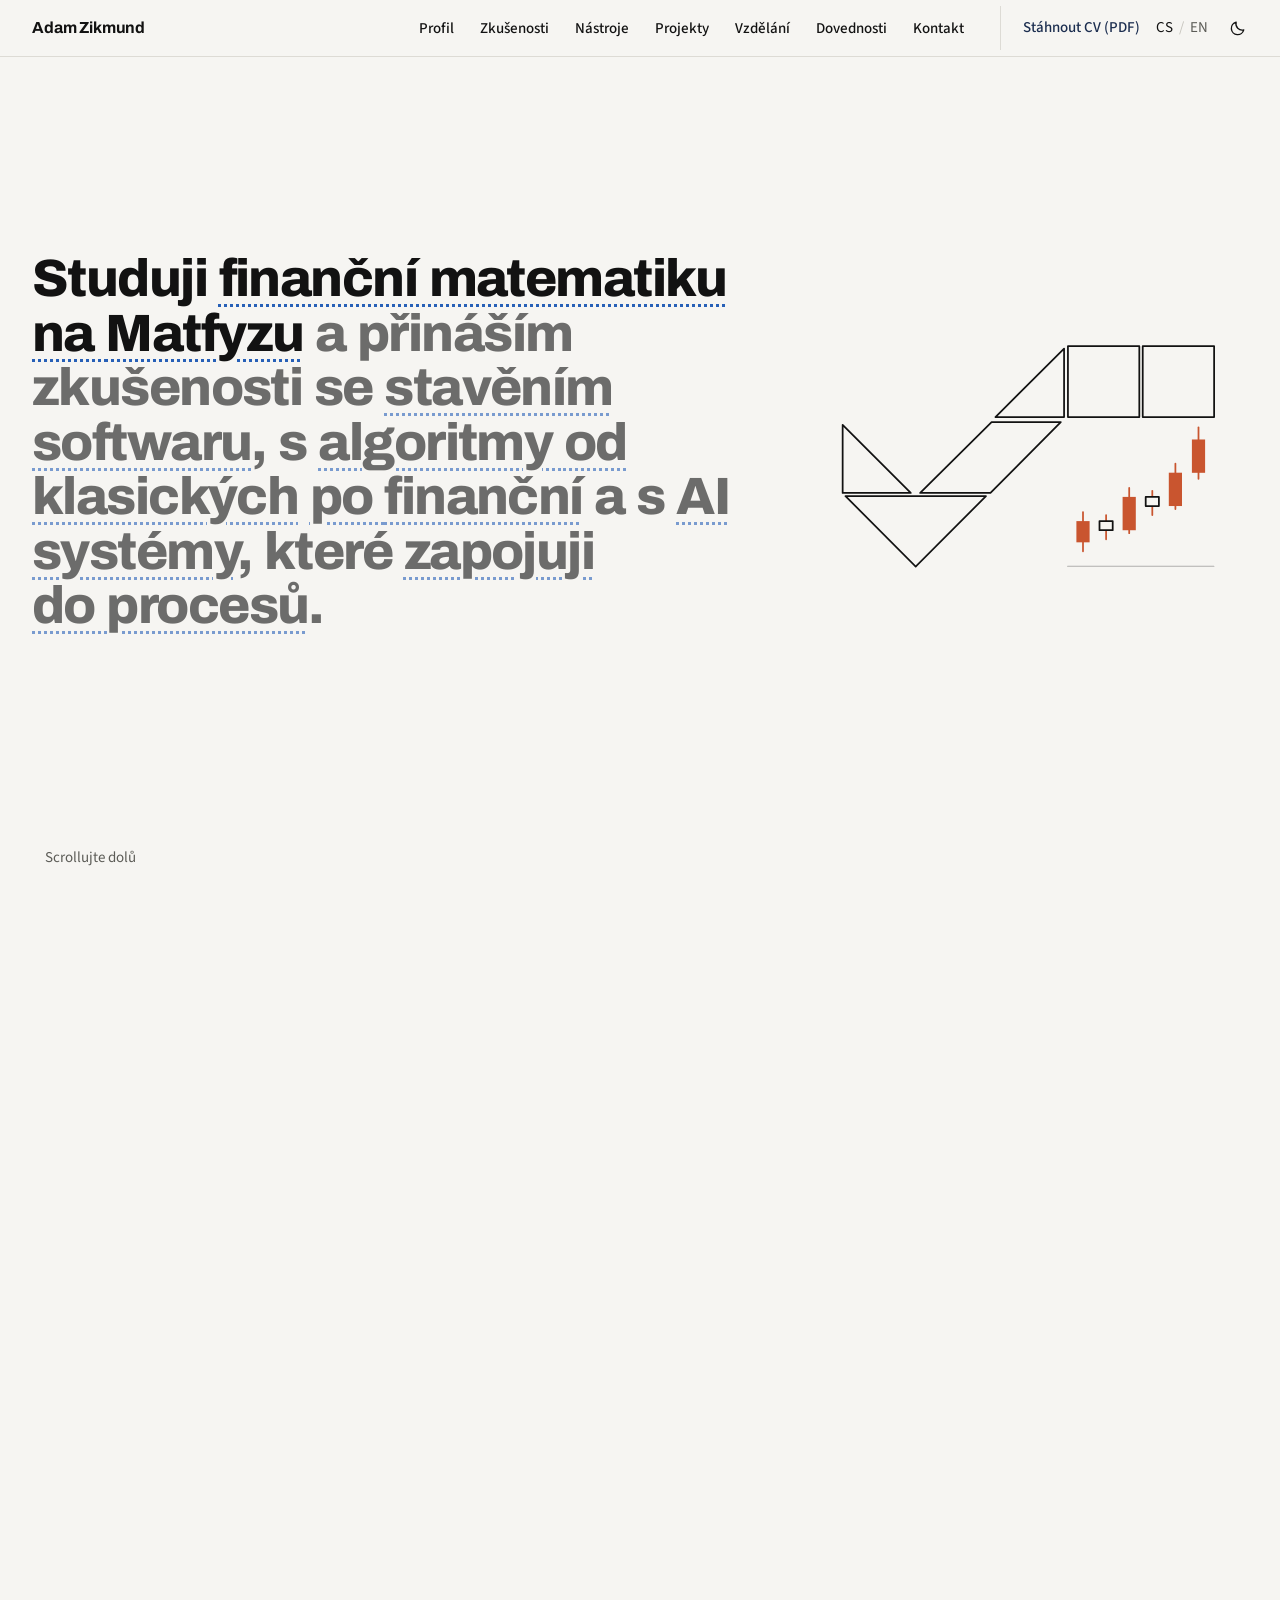
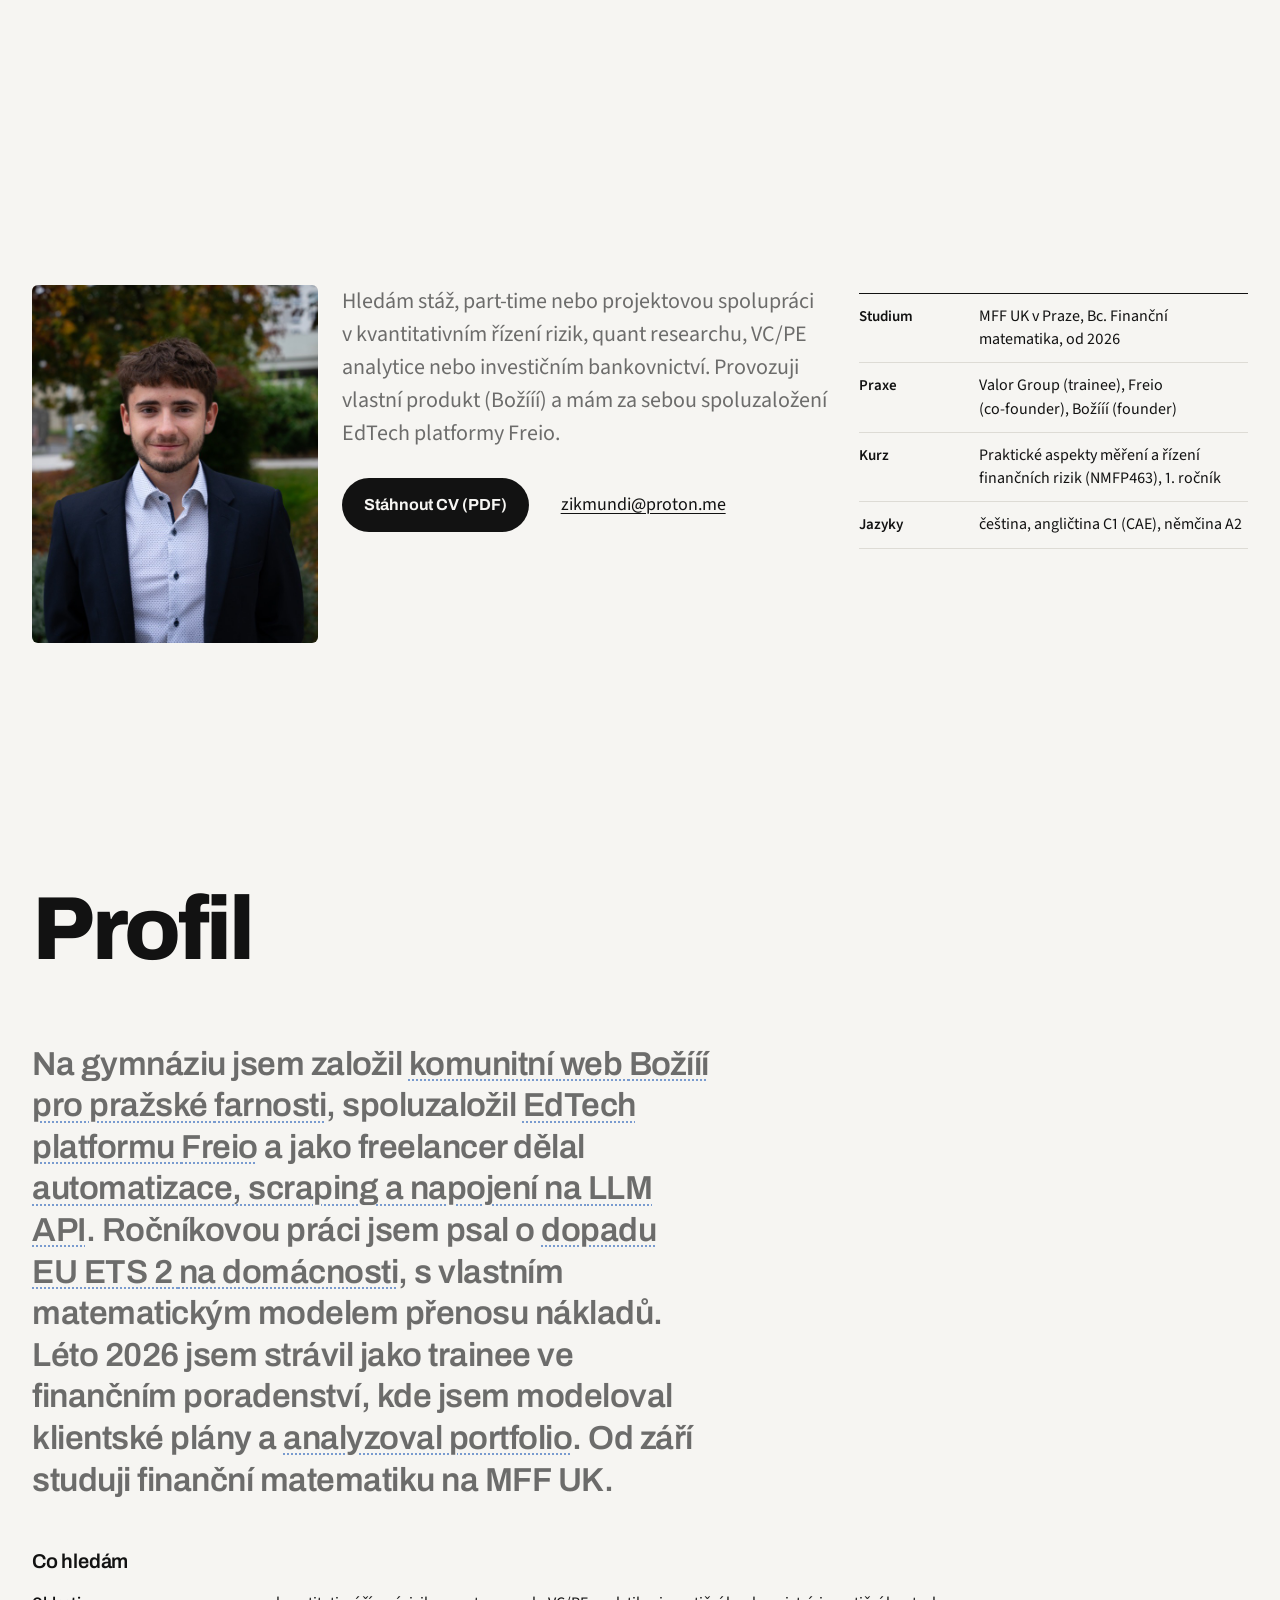
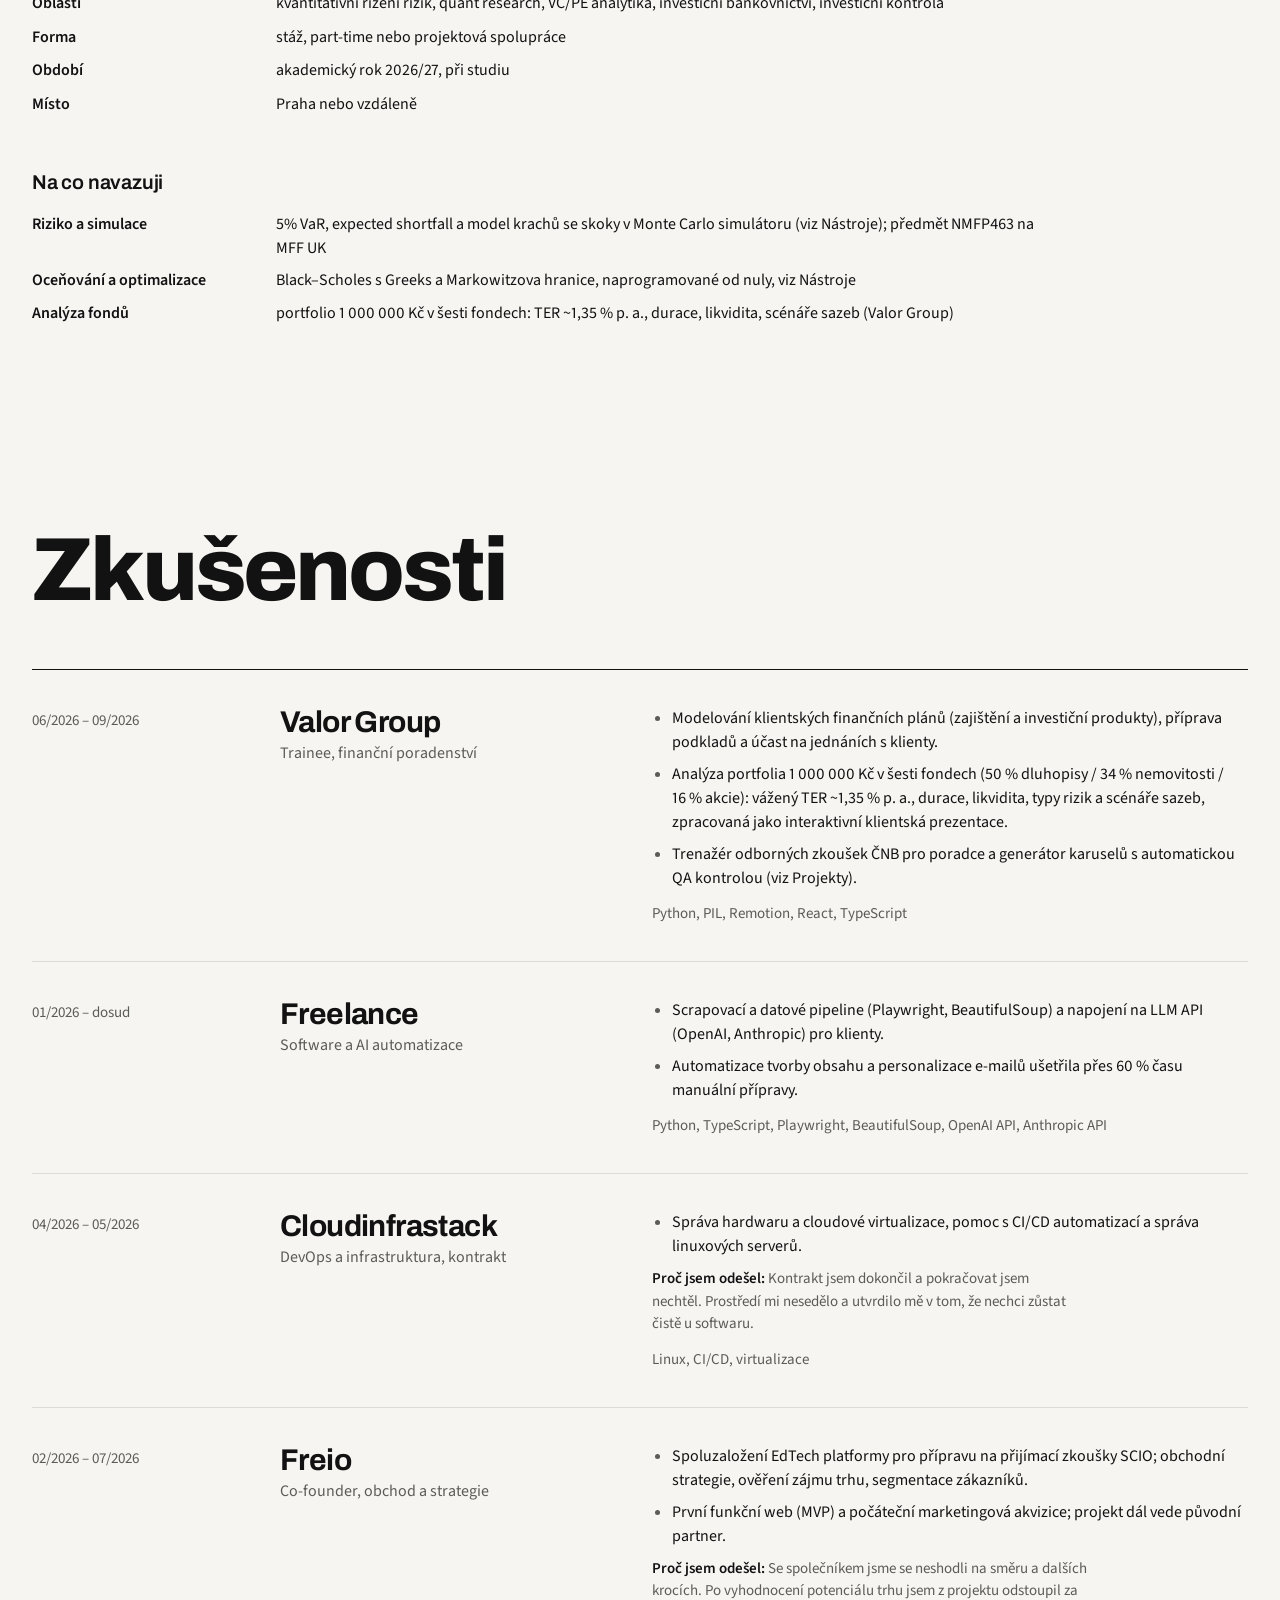
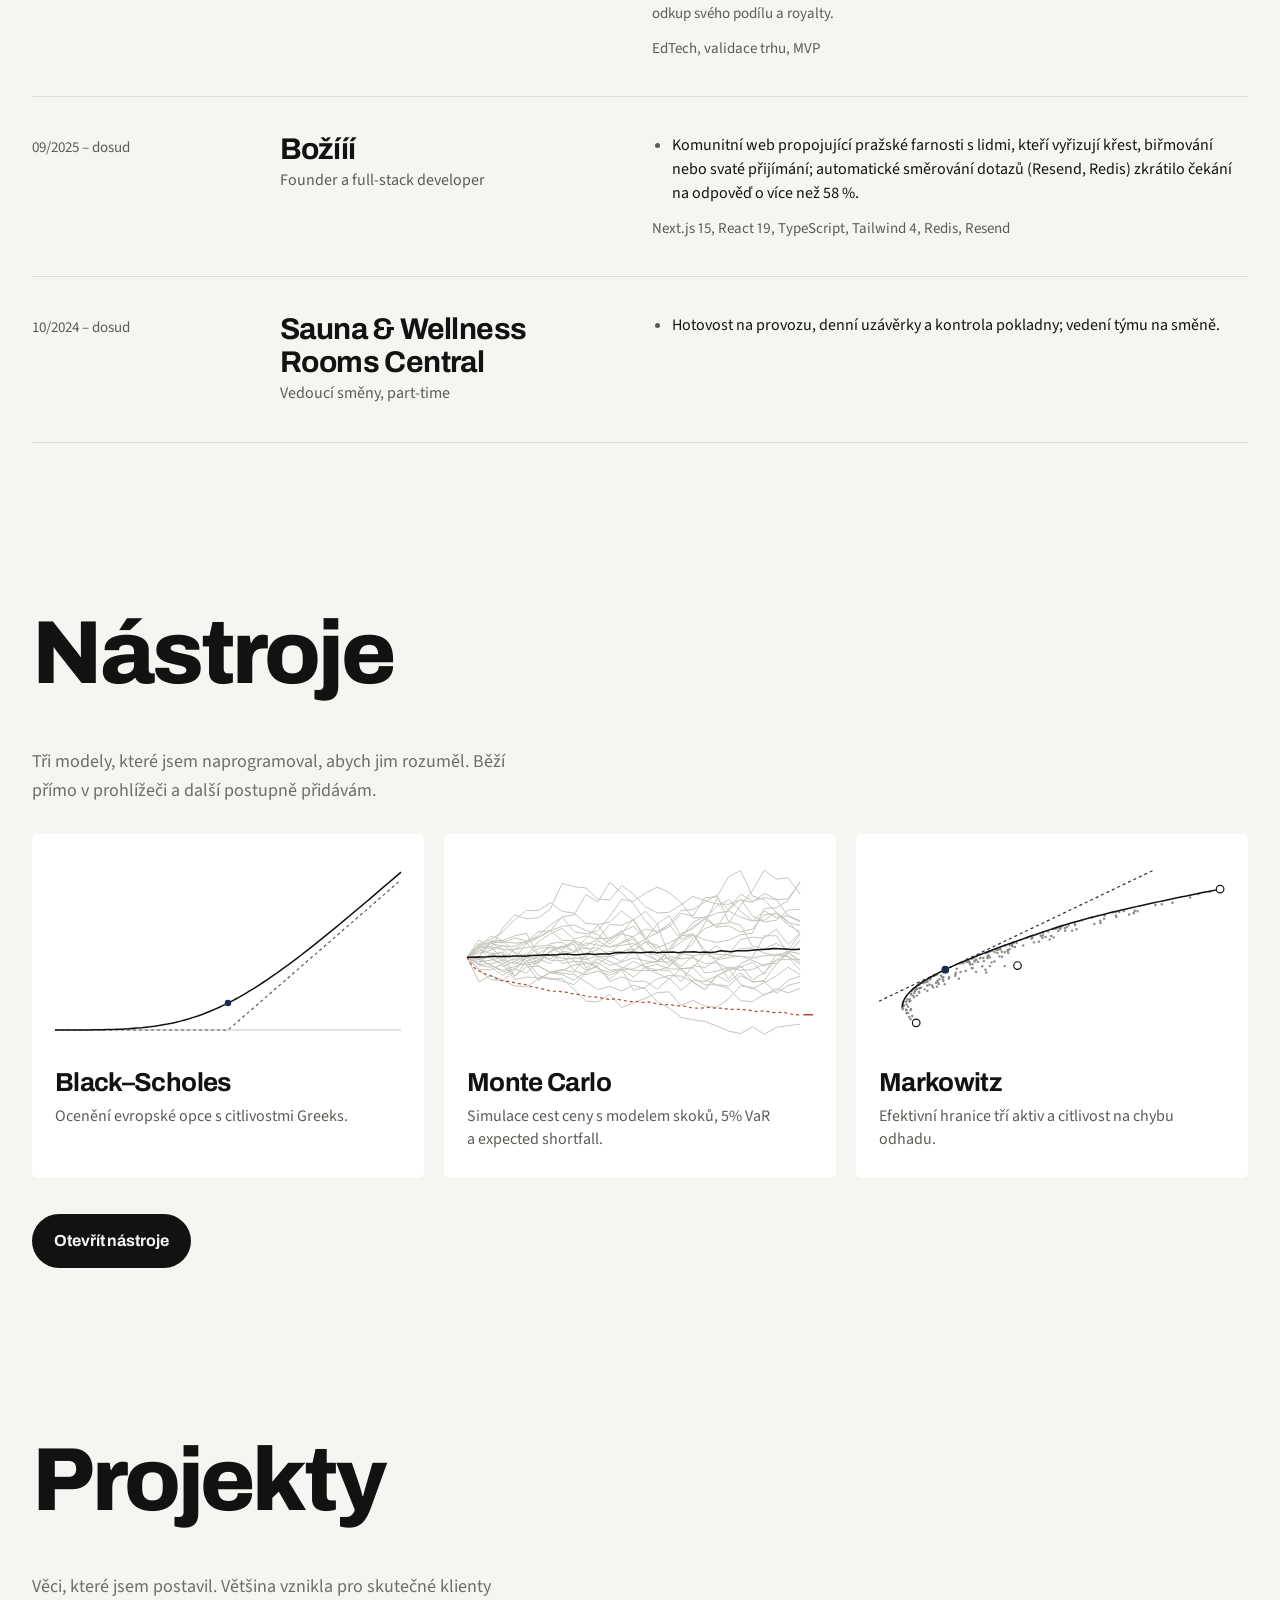
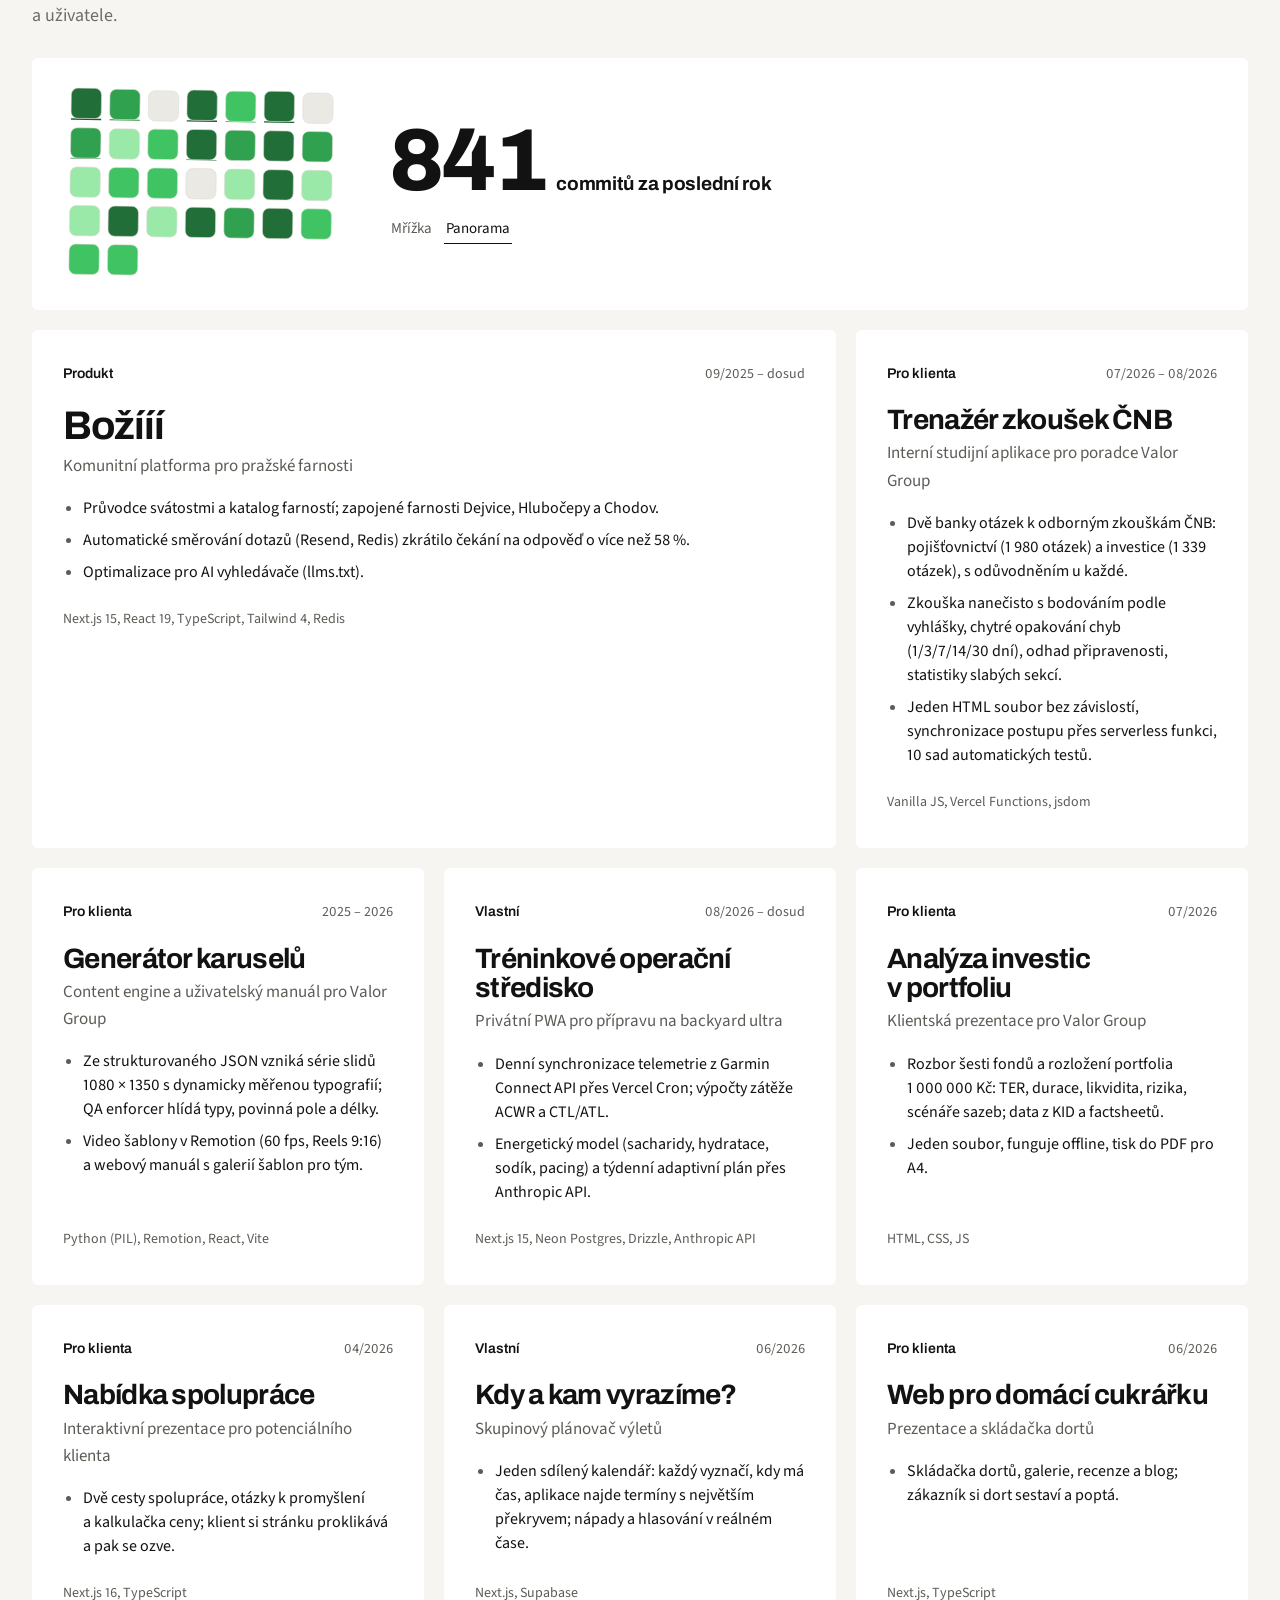
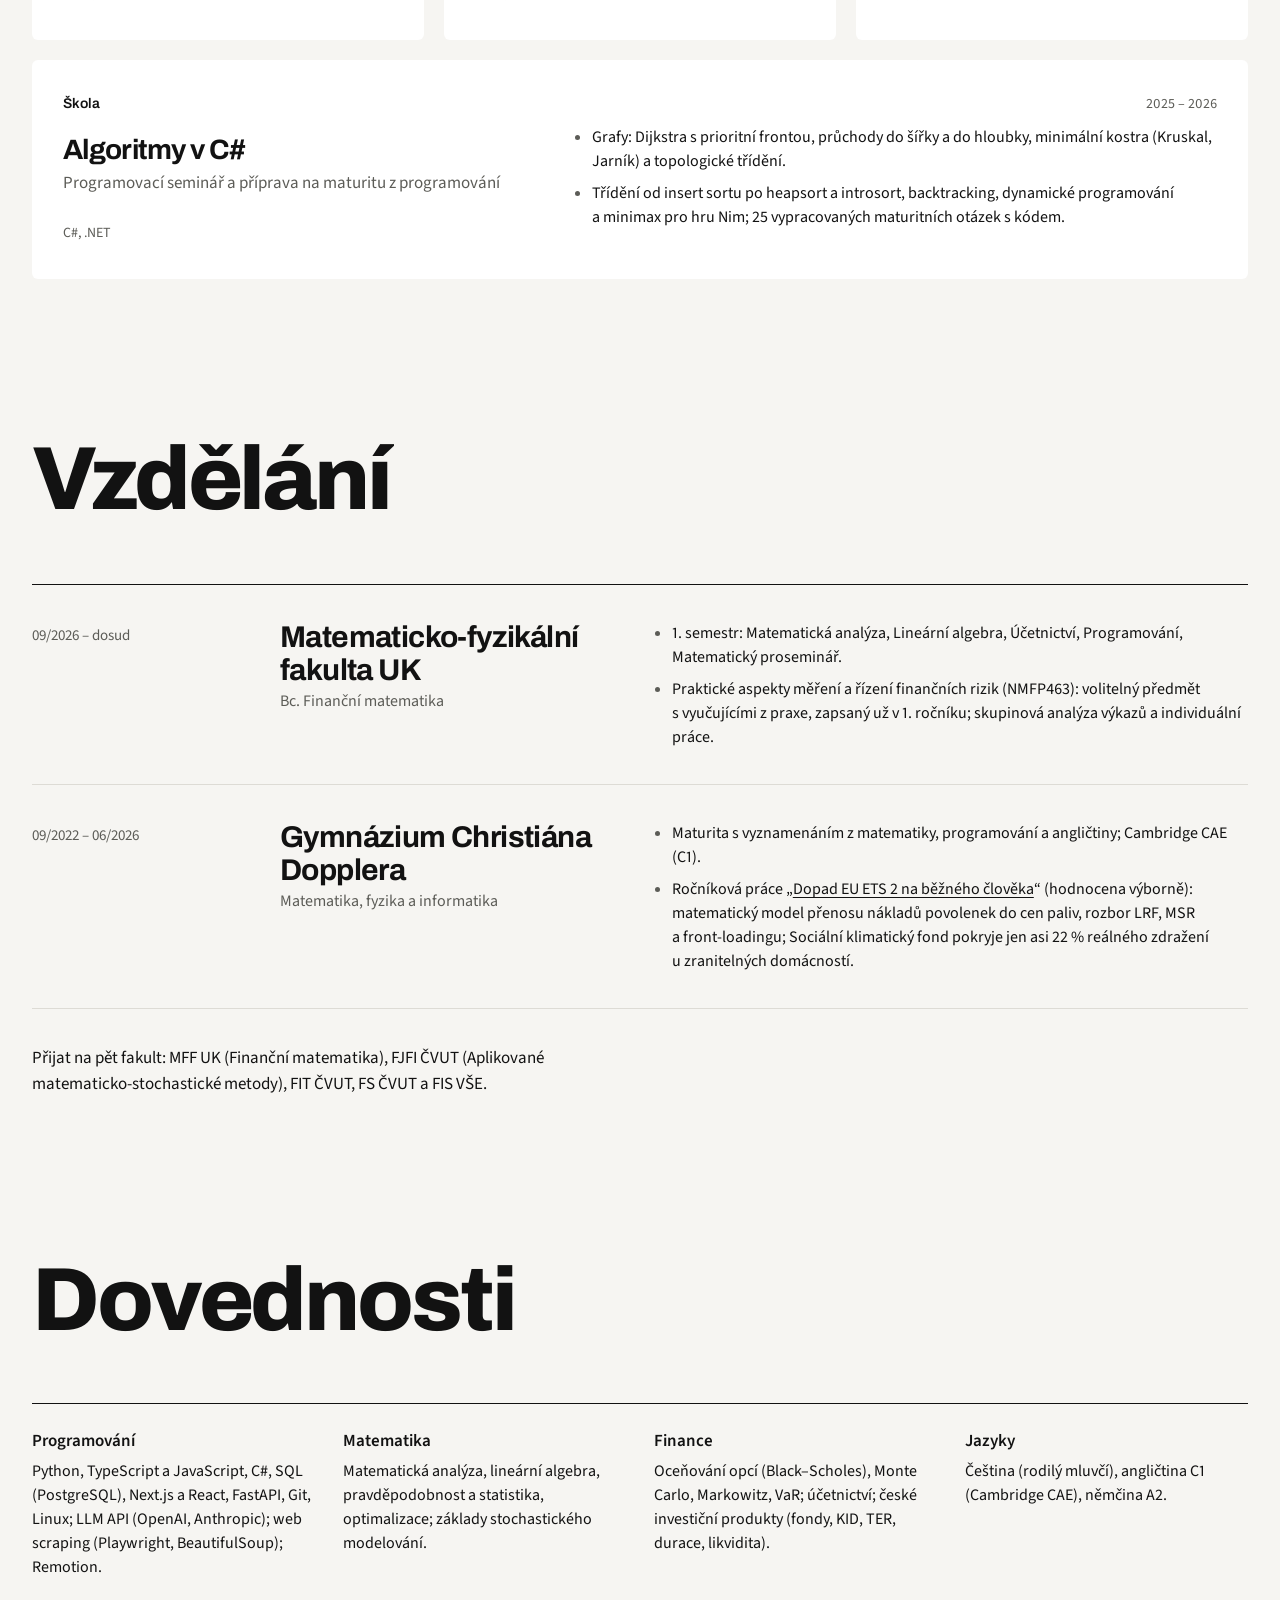
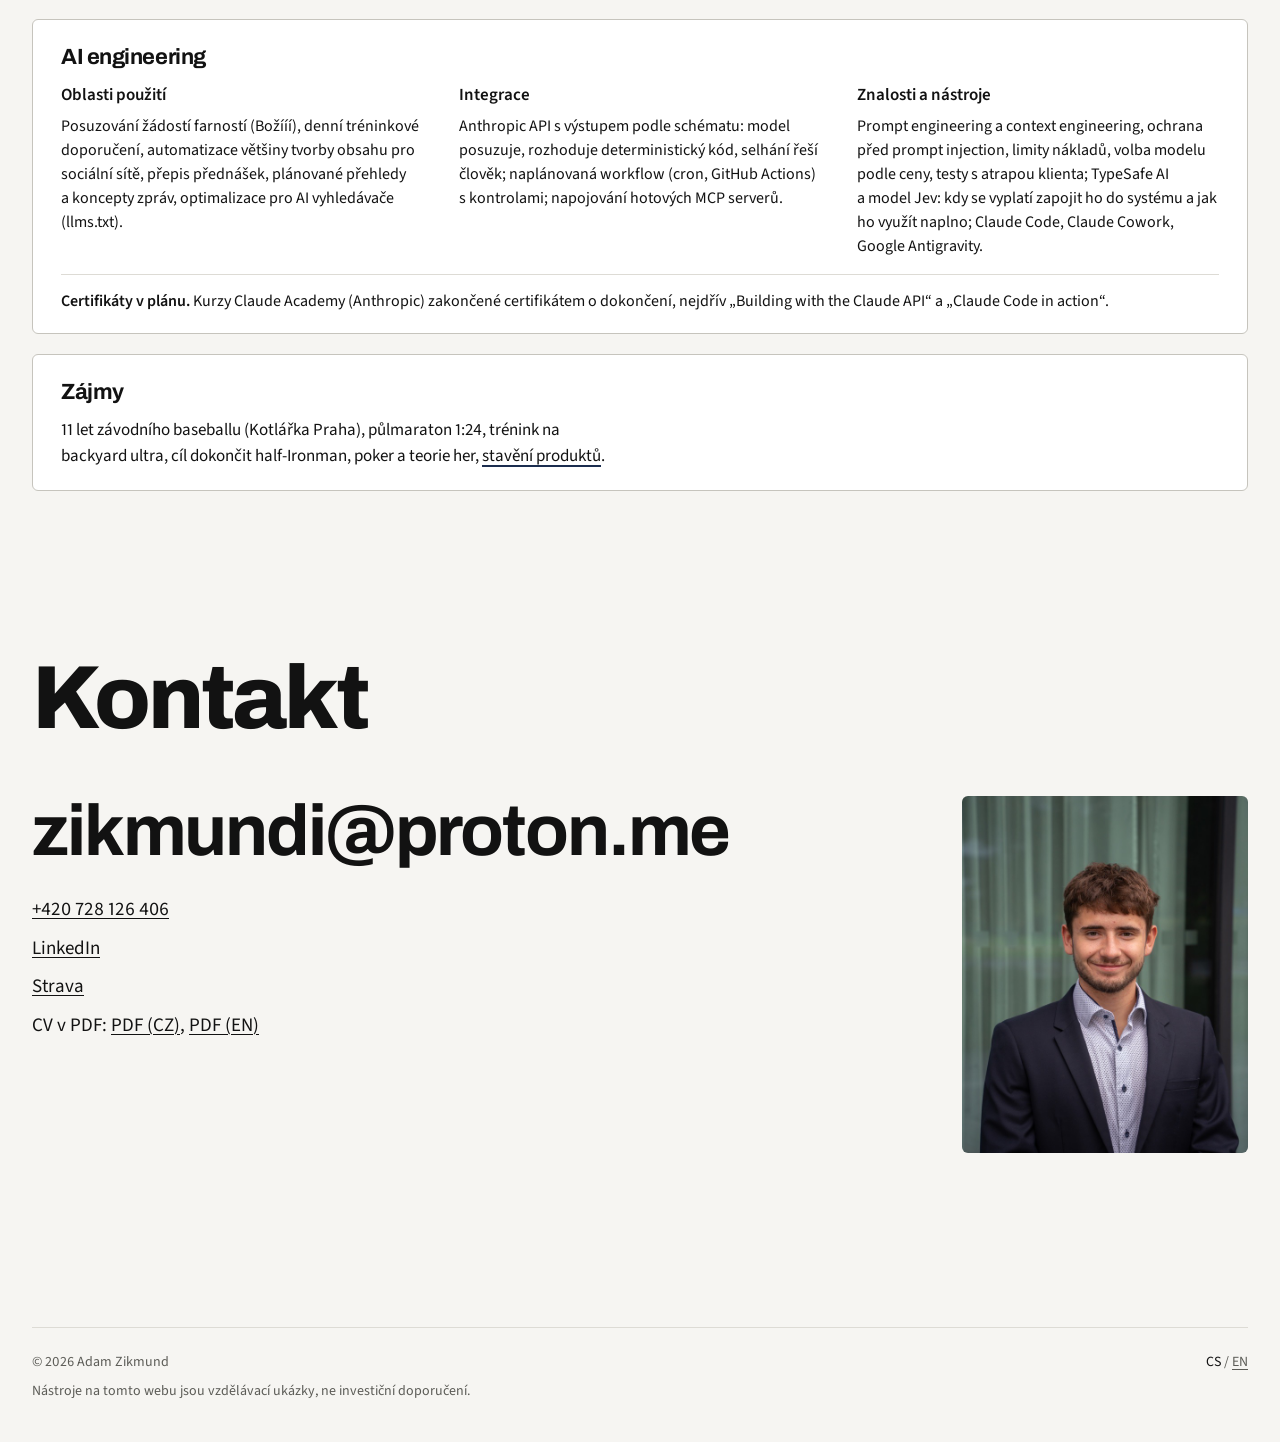
==== commit 42ab59dd: "Fotky: portrét v hero vedle textu Hledám stáž a v Kontaktu vedle e-mailu Co-Authored-By: Claude Fabl" ====
--- a/index.html
+++ b/index.html
@@ -69,6 +69,7 @@
   </div>
 </section>
 <section class="hero hero-rest">
+  <div class="hero-photo" data-reveal="rise"><img class="photo" src="/assets/img/adam-hero-640.jpg" srcset="/assets/img/adam-hero-640.jpg 640w, /assets/img/adam-hero-1280.jpg 1280w" sizes="(min-width: 1024px) 25vw, 60vw" width="640" height="800" alt="Adam Zikmund" loading="lazy" decoding="async"></div>
   <div class="hero-text">
     <p class="deck" data-magic><span class="w">Hledám</span> <span class="w">stáž,</span> <span class="w">part‑time</span> <span class="w">nebo</span> <span class="w">projektovou</span> <span class="w">spolupráci</span> <span class="w">v kvantitativním</span> <span class="w">řízení</span> <span class="w">rizik,</span> <span class="w">quant</span> <span class="w">researchu,</span> <span class="w">VC/PE</span> <span class="w">analytice</span> <span class="w">nebo</span> <span class="w">investičním</span> <span class="w">bankovnictví.</span> <span class="w">Provozuji</span> <span class="w">vlastní</span> <span class="w">produkt</span> <span class="w">(Božííí)</span> <span class="w">a mám</span> <span class="w">za</span> <span class="w">sebou</span> <span class="w">spoluzaložení</span> <span class="w">EdTech</span> <span class="w">platformy</span> <span class="w">Freio.</span></p>
     <p class="actions" data-reveal="rise"><a class="btn-fill" href="/cv/Adam-Zikmund-CV-CZ.pdf">Stáhnout CV (PDF)</a><a class="email-link" href="mailto:zikmundi@proton.me">zikmundi@proton.me</a></p>
@@ -316,6 +317,8 @@
 <section id="kontakt" class="section section-contact" aria-labelledby="h-kontakt">
   <div class="rail" data-reveal="rail"><h2 id="h-kontakt"><span class="mw"><span>Kontakt</span></span></h2></div>
   <div class="content">
+    <div class="contact-row">
+    <div class="contact-text">
     <p class="contact-email" data-reveal="rise"><a href="mailto:zikmundi@proton.me">zikmundi@proton.me</a></p>
     <ul class="contact-list">
       <li data-reveal="rise"><a href="tel:+420728126406">+420 728 126 406</a></li>
@@ -323,6 +326,9 @@
       <li data-reveal="rise"><a href="https://www.strava.com/athletes/116589100" target="_blank" rel="noopener">Strava</a></li>
       <li data-reveal="rise">CV v PDF: <a href="/cv/Adam-Zikmund-CV-CZ.pdf">PDF (CZ)</a>, <a href="/cv/Adam-Zikmund-CV-EN.pdf">PDF (EN)</a></li>
     </ul>
+    </div>
+    <div class="contact-photo" data-reveal="rise"><img class="photo" src="/assets/img/adam-contact-640.jpg" srcset="/assets/img/adam-contact-640.jpg 640w, /assets/img/adam-contact-1280.jpg 1280w" sizes="(min-width: 1024px) 25vw, 60vw" width="640" height="800" alt="Adam Zikmund" loading="lazy" decoding="async"></div>
+    </div>
   </div>
 </section>
 </main>
--- a/assets/css/variant-c.css
+++ b/assets/css/variant-c.css
@@ -5,7 +5,7 @@
   --line: #dddbd5; --line-strong: #c6c4bd; --grid: #ebeae5; --rule: #121212;
   --navy: #1b2d4f; --on-accent: #ffffff; --oxide: #b4472b; --cloud: #8c8a84; --chart-bg: var(--surface);
   --card-border: transparent;
-  --c-orange: #c9552f; --c-green: #30a14e; --c-blue: #2a4a8a; --hint-ul: #2a4a8a;
+  --c-orange: #c9552f; --c-green: #30a14e; --c-blue: #2a4a8a; --hint-ul: #2760b7;
   --sky-empty: #ebe9e4; --sky-1: #9be9a8; --sky-2: #40c463; --sky-3: #30a14e; --sky-4: #216e39;
   --font-text: "Source Sans 3", "Segoe UI", "Helvetica Neue", Arial, sans-serif;
   --font-display: "Archivo", "Helvetica Neue", Arial, sans-serif;
@@ -15,7 +15,7 @@
 }
 @media (prefers-color-scheme: dark) {
   :root:not([data-theme="light"]) {
-  --bg: #121211; --c-orange: #e6805a; --c-green: #26a641; --c-blue: #9db5e3; --hint-ul: #9db5e3; --surface: #1c1c1a; --ink: #f2f0ea; --ink-2: #a8a69e;
+  --bg: #121211; --c-orange: #e6805a; --c-green: #26a641; --c-blue: #9db5e3; --hint-ul: #7fa8ff; --surface: #1c1c1a; --ink: #f2f0ea; --ink-2: #a8a69e;
   --line: #2d2d2a; --line-strong: #44443f; --grid: #252523; --rule: #e7e5de;
   --navy: #9db5e3; --on-accent: #101214; --oxide: #e6805a; --cloud: #6c6b66;
   --card-border: #2a2a27;
@@ -24,7 +24,7 @@
   }
 }
 :root[data-theme="dark"] {
-  --bg: #121211; --c-orange: #e6805a; --c-green: #26a641; --c-blue: #9db5e3; --hint-ul: #9db5e3; --surface: #1c1c1a; --ink: #f2f0ea; --ink-2: #a8a69e;
+  --bg: #121211; --c-orange: #e6805a; --c-green: #26a641; --c-blue: #9db5e3; --hint-ul: #7fa8ff; --surface: #1c1c1a; --ink: #f2f0ea; --ink-2: #a8a69e;
   --line: #2d2d2a; --line-strong: #44443f; --grid: #252523; --rule: #e7e5de;
   --navy: #9db5e3; --on-accent: #101214; --oxide: #e6805a; --cloud: #6c6b66;
   --card-border: #2a2a27;
@@ -80,9 +80,19 @@
 .sheet-rows { border-top: 1px solid var(--rule); }
 .sheet-row dt { font-weight: 600; color: var(--ink); }
 @media (min-width: 640px) { .deck { font-size: 22px; } }
+/* portraits: plain photos with the card radius, 4:5, no frame; in the hero beside the deck, in the contact section beside the e-mail */
+.photo { display: block; width: 100%; height: auto; aspect-ratio: 4 / 5; object-fit: cover; border-radius: 6px; background: var(--grid); }
+.hero-photo { max-width: 240px; margin-bottom: 28px; }
+.contact-row { display: grid; gap: 32px; }
+.contact-photo { max-width: 240px; }
 @media (min-width: 1024px) {
   .hero-rest { padding-top: 24px; padding-bottom: 96px; }
-  .hero-text { grid-column: 1 / span 8; } .sheet { grid-column: 9 / span 4; padding-top: 8px; }
+  .hero-photo { grid-column: 1 / span 3; max-width: none; margin-bottom: 0; }
+  .hero-text { grid-column: 4 / span 5; } .sheet { grid-column: 9 / span 4; padding-top: 8px; }
+  .hero-rest:not(:has(.hero-photo)) .hero-text { grid-column: 1 / span 8; }
+  .contact-row { grid-template-columns: repeat(12, minmax(0, 1fr)); column-gap: 24px; align-items: start; }
+  .contact-text { grid-column: 1 / span 8; }
+  .contact-photo { grid-column: 10 / span 3; max-width: none; }
 }
 @media (prefers-reduced-motion: reduce), (prefers-contrast: more), (forced-colors: active) {
   .hero-track { height: auto; }
@@ -164,7 +174,7 @@
 /* notes on tagged phrases (hero and profile): the phrase is a link with a dotted underline under its words; assets/js/hints.js
    shows a small note with a link on hover, keyboard focus or a first tap, placed inside the pinned hero or the profile row */
 .hint { color: inherit; text-decoration: none; }
-.hint .u { text-decoration: underline dotted; text-decoration-thickness: max(1px, 0.03em); text-underline-offset: 0.16em; text-decoration-color: color-mix(in srgb, var(--hint-ul) 75%, transparent); }
+.hint .u { text-decoration: underline dotted; text-decoration-thickness: max(2px, 0.05em); text-underline-offset: 0.15em; text-decoration-color: var(--hint-ul); }
 .hint:hover, .hint:focus-visible { color: inherit; }
 .hint.is-open .u, .hint:focus-visible .u { text-decoration-style: solid; text-decoration-color: var(--hint-ul); }
 @media (hover: hover) { .hint:hover .u { text-decoration-style: solid; text-decoration-color: var(--hint-ul); } }
